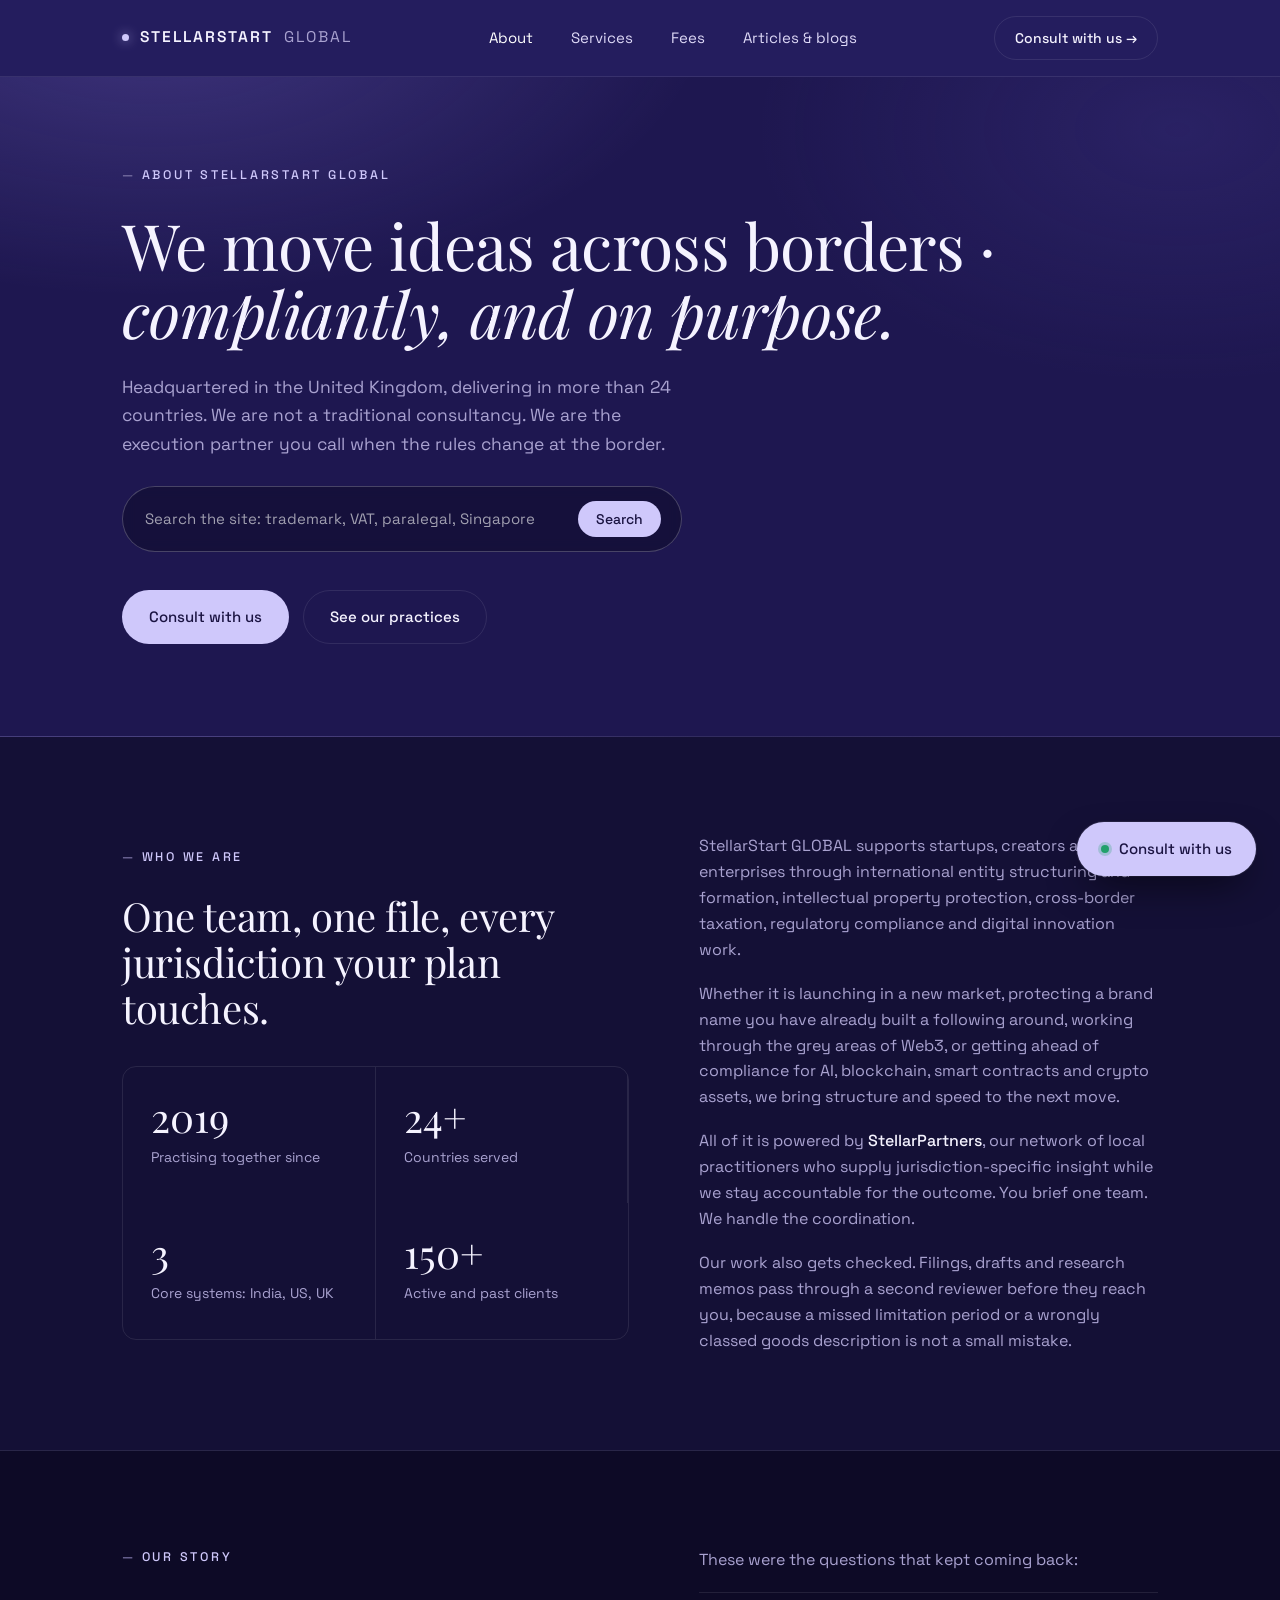
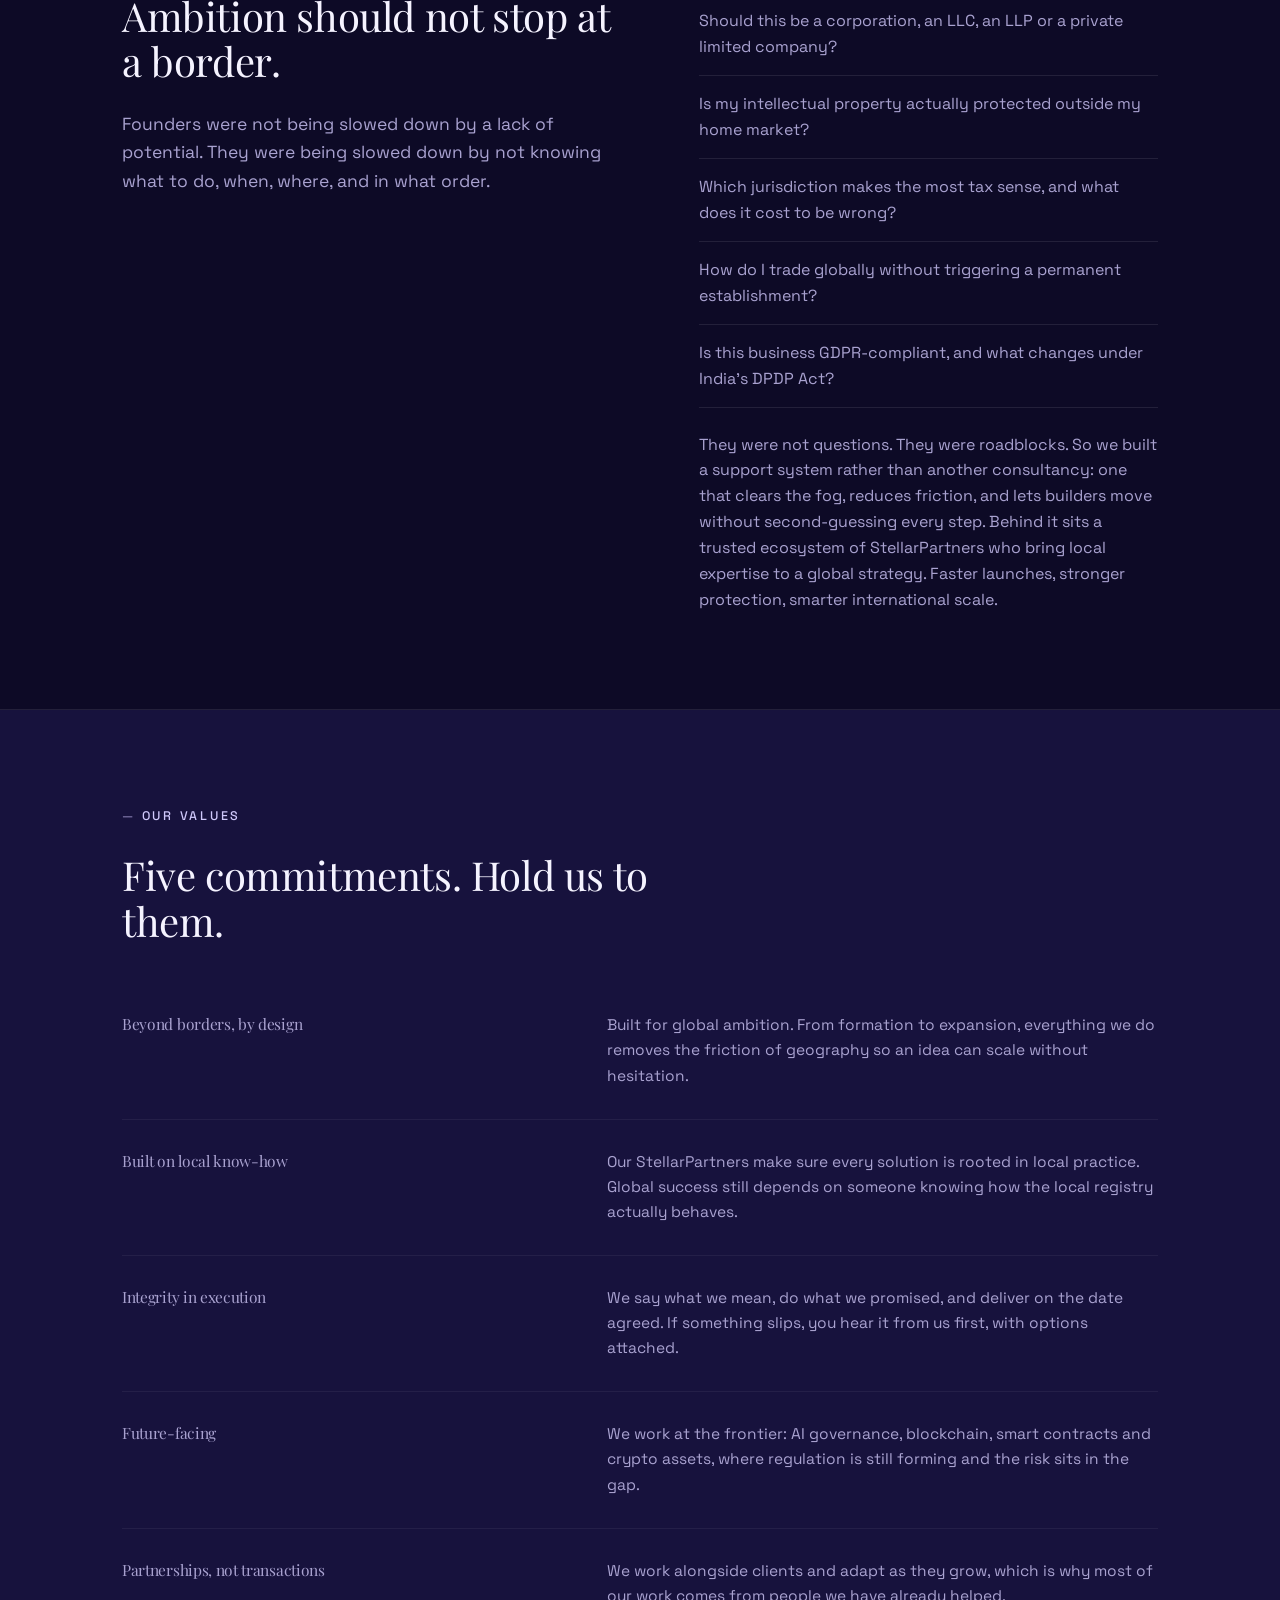
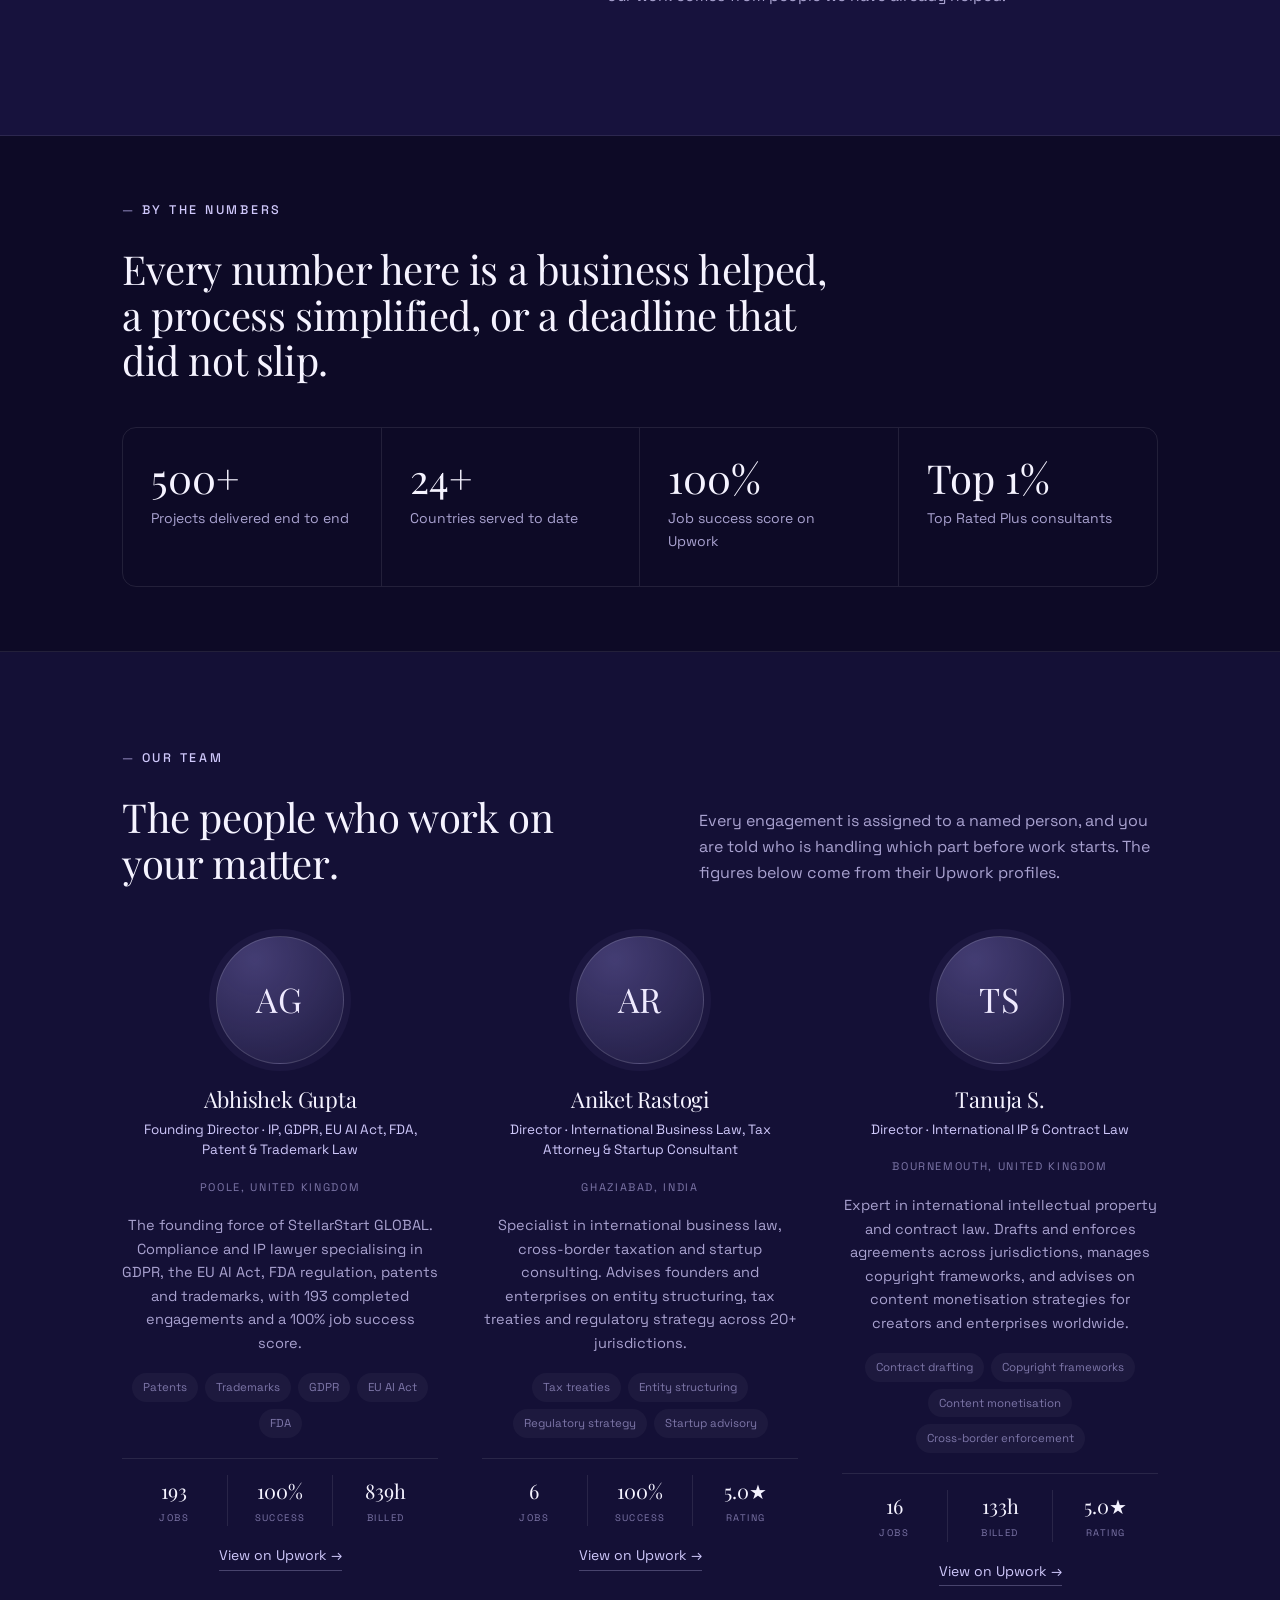
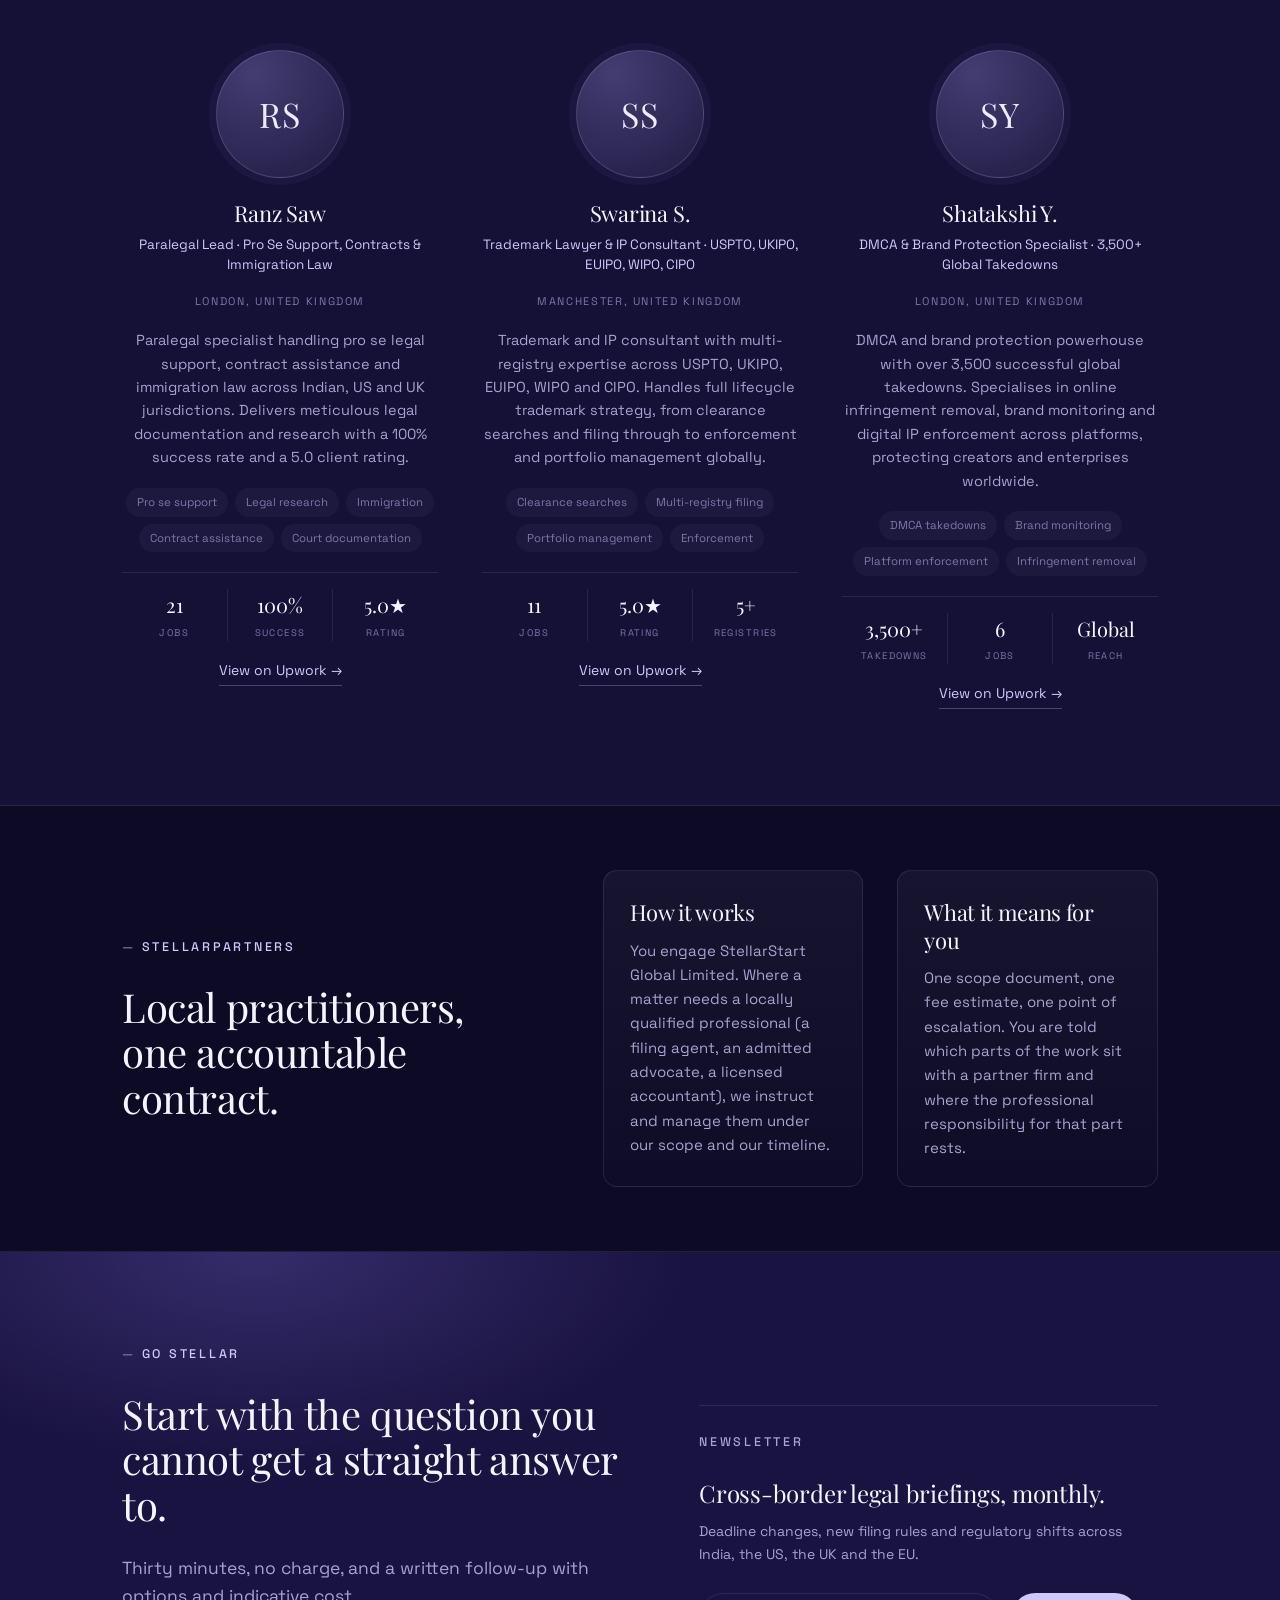
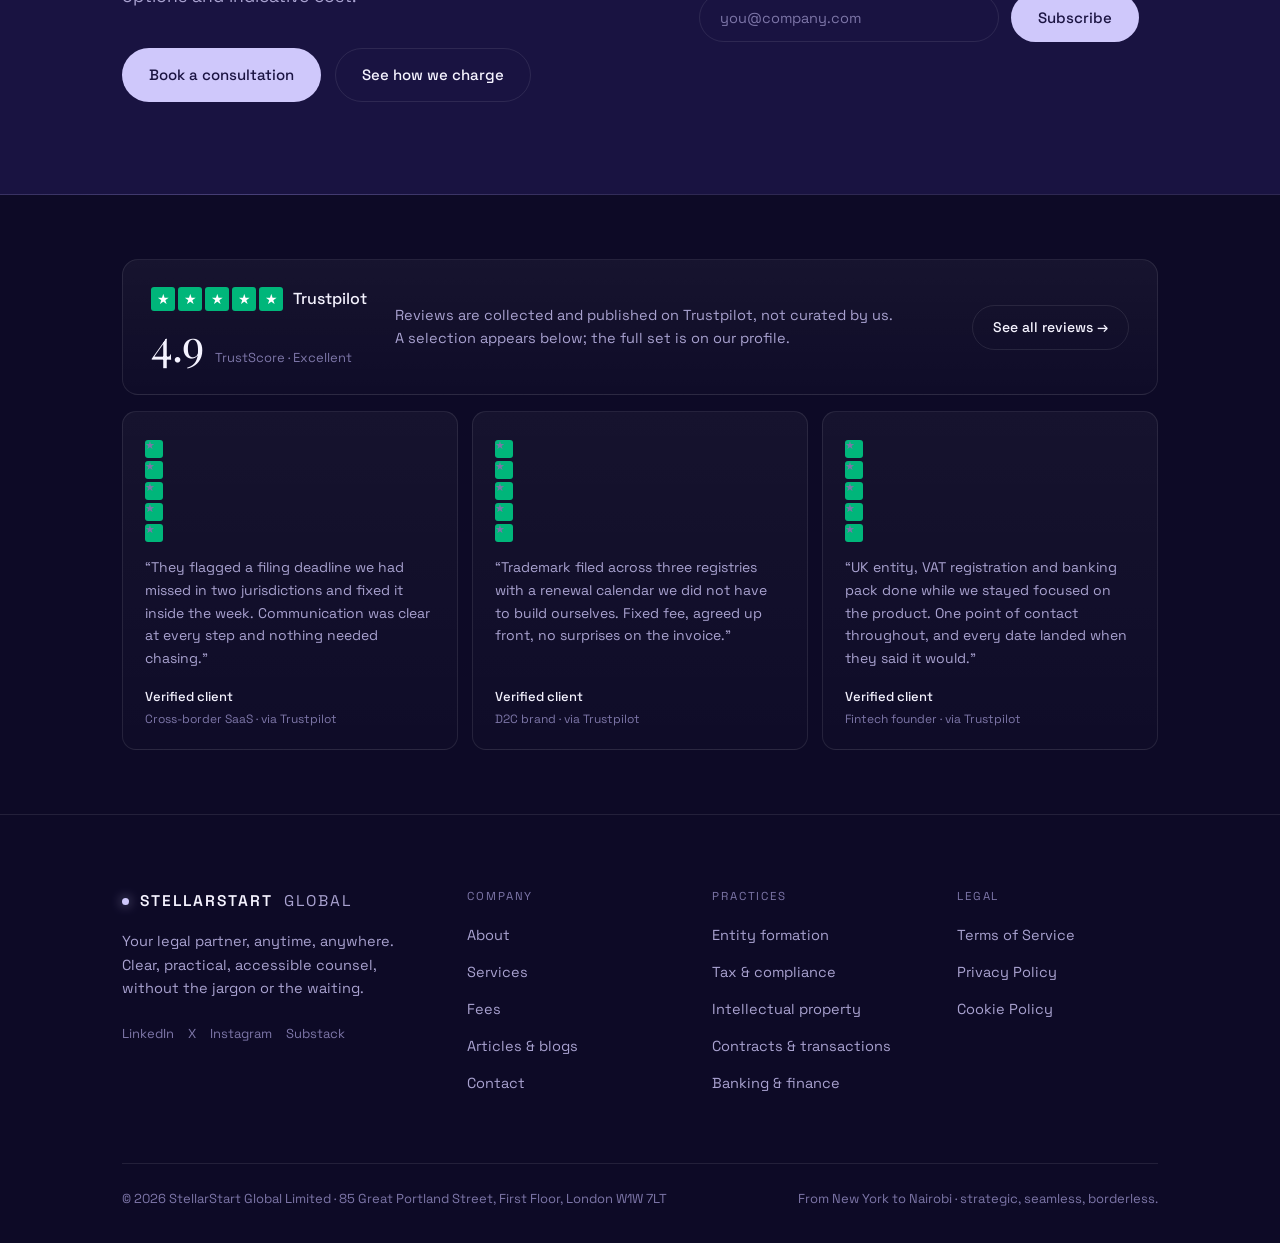
==== about.html @ 302c0da2 "First Commit" ====
<!DOCTYPE html>
<html lang="en">
<head>
<meta charset="utf-8">
<meta name="viewport" content="width=device-width, initial-scale=1">
<title>About · StellarStart GLOBAL</title>
<meta name="description" content="UK-headquartered, serving clients in 24+ countries. StellarStart GLOBAL helps startups, creators and enterprises structure, protect and scale across borders.">
<link rel="preconnect" href="https://fonts.googleapis.com">
<link rel="preconnect" href="https://fonts.gstatic.com" crossorigin>
<link href="https://fonts.googleapis.com/css2?family=Playfair+Display:ital,wght@0,400;0,500;1,400&amp;family=Space+Grotesk:wght@400;500;600&amp;display=swap" rel="stylesheet">
<style>
/* ==========================================================================
   StellarStart GLOBAL — design system
   Palette, type and layout primitives extracted from the approved homepage
   layout. Every page loads this one file.
   ========================================================================== */

:root{
  /* Surfaces (dark indigo stack, lightest at the top of the page) */
  --nav:        #241d5e;
  --hero:       #1e1750;
  --hero-2:     #191341;
  --panel:      #141036;
  --panel-2:    #17123d;
  --deep:       #0d0a26;

  /* Ink */
  --text:       #f5f3ff;
  --muted:      #a9a2d0;
  --muted-dim:  #7d76a8;

  /* Accent */
  --accent:     #cfc8fb;
  --accent-2:   #a99cf5;
  --accent-ink: #1b1442;

  /* Lines & fills */
  --line:       rgba(255,255,255,.09);
  --line-soft:  rgba(255,255,255,.055);
  --fill:       rgba(255,255,255,.035);
  --fill-2:     rgba(255,255,255,.06);

  /* Type */
  --serif: "Playfair Display", "Iowan Old Style", Georgia, "Times New Roman", serif;
  --sans: "Space Grotesk", -apple-system, BlinkMacSystemFont, "Segoe UI", Helvetica, Arial, sans-serif;
  --mono: "IBM Plex Mono", ui-monospace, SFMono-Regular, Menlo, Consolas, monospace;

  /* Metrics */
  --gutter: 52px;
  --max: 1140px;
  --radius: 4px;
}

*,*::before,*::after{ box-sizing:border-box; }

html{ scroll-behavior:smooth; }

body{
  margin:0;
  background:var(--deep);
  color:var(--text);
  font-family:var(--sans);
  font-size:16px;
  line-height:1.62;
  -webkit-font-smoothing:antialiased;
  text-rendering:optimizeLegibility;
}

img,svg,video{ max-width:100%; display:block; }
a{ color:inherit; text-decoration:none; }

/* --------------------------------------------------------------- layout -- */
.wrap{ max-width:var(--max); margin:0 auto; padding:0 var(--gutter); }
.band{ border-bottom:1px solid var(--line); }
.band--hero{ background:var(--hero); }
.band--panel{ background:var(--panel); }
.band--panel2{ background:var(--panel-2); }
.band--deep{ background:var(--deep); }
.pad{ padding:96px 0; }
.pad-sm{ padding:64px 0; }
.pad-lg{ padding:130px 0; }

.grid{ display:grid; gap:34px; }
.g2{ grid-template-columns:repeat(2,1fr); }
.g3{ grid-template-columns:repeat(3,1fr); }
.g4{ grid-template-columns:repeat(4,1fr); }
.split{ display:grid; grid-template-columns:1.05fr .95fr; gap:70px; align-items:center; }
.split--wide{ grid-template-columns:.85fr 1.15fr; }

/* ----------------------------------------------------------------- type -- */
.eyebrow{
  font-size:12.5px;
  letter-spacing:.22em;
  text-transform:uppercase;
  color:var(--accent);
  margin:0 0 26px;
  font-weight:500;
}
.eyebrow::before{ content:"\2014\00a0"; color:var(--muted-dim); }
.eyebrow--plain::before{ content:none; }
.eyebrow--muted{ color:var(--muted); }

h1,h2,h3,h4{ font-family:var(--serif); font-weight:400; letter-spacing:-.01em; margin:0; }
h1{ font-size:clamp(38px,5.2vw,64px); line-height:1.06; }
h2{ font-size:clamp(28px,3.4vw,40px); line-height:1.14; }
h3{ font-size:22px; line-height:1.25; }
h4{ font-size:18px; line-height:1.3; }
em{ font-style:italic; }

.lede{ font-size:17.5px; color:var(--muted); max-width:52ch; margin:26px 0 0; }
.lede--tight{ max-width:44ch; }
p{ margin:0 0 18px; }
p:last-child{ margin-bottom:0; }
.body-copy{ color:var(--muted); }
.body-copy strong{ color:var(--text); font-weight:500; }
.small{ font-size:14px; }
.dim{ color:var(--muted-dim); }
.accent{ color:var(--accent); }

.rule{ height:1px; background:var(--line); border:0; margin:0; }

/* --------------------------------------------------------------- buttons -- */
.btn{
  display:inline-flex; align-items:center; gap:9px;
  font-family:var(--sans); font-size:15px; font-weight:500;
  padding:14px 26px; border-radius:100px;
  border:1px solid transparent; cursor:pointer;
  transition:background .18s ease, border-color .18s ease, color .18s ease, transform .18s ease;
}
.btn:hover{ transform:translateY(-1px); }
.btn--solid{ background:var(--accent); color:var(--accent-ink); }
.btn--solid:hover{ background:#e3defd; }
.btn--ghost{ border-color:var(--line); color:var(--text); }
.btn--ghost:hover{ border-color:rgba(255,255,255,.3); background:var(--fill); }
.btn--sm{ padding:10px 20px; font-size:14px; }
.btn-row{ display:flex; flex-wrap:wrap; gap:14px; margin-top:38px; }

.txtlink{
  display:inline-flex; align-items:center; gap:8px;
  font-size:14px; color:var(--accent);
  border-bottom:1px solid rgba(207,200,251,.28);
  padding-bottom:3px;
  transition:border-color .18s ease;
}
.txtlink:hover{ border-color:var(--accent); }

/* ------------------------------------------------------------------ nav -- */
.nav{
  background:var(--nav);
  border-bottom:1px solid var(--line);
  position:sticky; top:0; z-index:60;
}
.nav__in{
  max-width:var(--max); margin:0 auto;
  padding:0 var(--gutter);
  height:76px;
  display:flex; align-items:center; justify-content:space-between;
}
.logo{ display:flex; align-items:center; gap:11px; font-size:15.5px; letter-spacing:.13em; }
.logo b{ font-weight:600; text-transform:uppercase; }
.logo span{ color:var(--muted); text-transform:uppercase; font-weight:400; }
.logo::before{
  content:""; width:7px; height:7px; border-radius:50%;
  background:var(--accent); box-shadow:0 0 12px rgba(207,200,251,.7);
}
.nav__links{ display:flex; align-items:center; gap:38px; }
.nav__links a{ font-size:15px; color:#ded9f7; transition:color .18s ease; }
.nav__links a:hover,.nav__links a[aria-current="page"]{ color:#fff; }
.nav__toggle{
  display:none; background:none; border:1px solid var(--line);
  border-radius:4px; color:var(--text); padding:7px 11px; cursor:pointer;
}

/* ----------------------------------------------------------------- hero -- */
.hero{
  background:
    radial-gradient(900px 480px at 12% -12%, rgba(140,124,235,.30), transparent 62%),
    radial-gradient(700px 420px at 92% 8%, rgba(88,74,178,.20), transparent 60%),
    var(--hero);
  border-bottom:1px solid var(--line);
  padding:104px 0 112px;
}
.hero--page{ padding:88px 0 92px; }
.hero h1{ max-width:19ch; }
.hero--page h1{ max-width:26ch; }

/* --------------------------------------------------------------- presence -- */
.presence{ background:var(--hero-2); border-bottom:1px solid var(--line); padding:40px 0 8px; }
.presence__head{
  display:flex; align-items:baseline; justify-content:space-between;
  gap:20px; flex-wrap:wrap; margin-bottom:14px;
}
.presence__head .eyebrow{ margin:0; }
.presence__note{ font-size:13.5px; color:var(--muted-dim); }
.presence__note b{ color:var(--text); font-weight:500; }
.map{ position:relative; }
.map svg{ width:100%; height:auto; overflow:visible; }
.map__dot{ fill:rgba(255,255,255,.13); }
.map__pin{ fill:#fff; }
.map__pin-ring{ fill:none; stroke:rgba(255,255,255,.35); }
.map__arc{ fill:none; stroke:rgba(207,200,251,.17); stroke-width:.55; }
.map__arc--minor{ stroke:rgba(255,255,255,.07); stroke-width:.45; }
.map__pin--minor{ fill:rgba(255,255,255,.5); }
/* travelling pulse, positioned frame by frame in stellar.js */
.map__comet{ pointer-events:none; }
.map__halo{ fill:url(#ssGlow); }
.map__core{ fill:#fff; }
.map__tail{ fill:#cfc8fb; }
.map__ping{
  fill:none; stroke:rgba(207,200,251,.75); stroke-width:.7;
  transform-box:fill-box; transform-origin:center;
  animation:map-ping 4.2s ease-out infinite;
}
@keyframes map-ping{
  0%{ r:3; opacity:.7; }
  60%{ r:12; opacity:0; }
  100%{ r:12; opacity:0; }
}
@media (prefers-reduced-motion:reduce){
  .map__ping{ animation:none; opacity:0; }
  .map__comet{ display:none; }
}

/* continuous flow along the corridors */
.map__flow{
  fill:none; stroke:var(--accent); stroke-width:.5;
  stroke-dasharray:.7 2.3; stroke-linecap:butt;
  animation:map-flow 3.2s linear infinite;
}
@keyframes map-flow{ to{ stroke-dashoffset:-3; } }
.map__flow--faint{ stroke:rgba(207,200,251,.28); stroke-width:.4; animation-duration:4.6s; }

/* hero with a video plate behind it */
.hero--video{ position:relative; overflow:hidden; isolation:isolate; }
.hero__vid{
  position:absolute; inset:0; width:100%; height:100%;
  object-fit:cover; z-index:-2; opacity:.42;
}
.hero__scrim{
  position:absolute; inset:0; z-index:-1;
  background:
    linear-gradient(90deg, rgba(30,23,80,.94) 0%, rgba(30,23,80,.72) 45%, rgba(30,23,80,.42) 100%),
    linear-gradient(180deg, rgba(36,29,94,.85) 0%, rgba(30,23,80,.35) 40%, rgba(13,10,38,.9) 100%);
}
@media (max-width:700px){
  .hero__vid{ opacity:.3; }
  .hero__scrim{ background:linear-gradient(180deg, rgba(36,29,94,.9), rgba(13,10,38,.94)); }
}
@media (prefers-reduced-motion:reduce){
  .map__flow{ animation:none; }
  .hero__vid{ display:none; }
}
.map__label{
  font-family:var(--sans); font-size:8.4px; font-weight:600;
  fill:#fff; letter-spacing:.04em;
}
.map__tip{
  position:absolute; pointer-events:none; opacity:0;
  transform:translate(-50%,-130%);
  background:var(--deep); border:1px solid var(--line);
  padding:9px 13px; border-radius:4px; min-width:150px;
  transition:opacity .15s ease;
}
.map__tip.on{ opacity:1; }
.map__tip b{ display:block; font-size:13px; }
.map__tip span{ font-size:11.5px; color:var(--muted); }

/* ---------------------------------------------------------------- stats -- */
.stats{
  display:grid; grid-template-columns:repeat(4,1fr);
  background:var(--deep);
}
.stats__cell{
  padding:34px var(--gutter) 38px;
  border-right:1px solid var(--line);
}
.stats__cell:last-child{ border-right:0; }
.stats__n{ font-family:var(--serif); font-size:40px; line-height:1; }
.stats__k{ font-size:14px; color:var(--muted); margin-top:9px; }
.stats--boxed{ border:1px solid var(--line); background:transparent; }
.stats--boxed .stats__cell{ padding:30px 28px 34px; }

/* ---------------------------------------------------------------- cards -- */
.card{
  border:1px solid var(--line);
  background:var(--fill);
  padding:32px 30px 34px;
  transition:border-color .2s ease, background .2s ease, transform .2s ease;
}
.card:hover{ border-color:rgba(255,255,255,.2); background:var(--fill-2); transform:translateY(-2px); }
.card__no{
  font-family:var(--serif); font-size:14px; color:var(--accent);
  letter-spacing:.08em; margin-bottom:18px;
}
.card h3{ margin-bottom:12px; }
.card p{ color:var(--muted); font-size:15px; }
.card__foot{ margin-top:22px; }

.tag{
  display:inline-block; font-size:11px; letter-spacing:.14em;
  text-transform:uppercase; color:var(--accent);
  border:1px solid rgba(207,200,251,.26);
  border-radius:100px; padding:4px 12px;
}
.tag-row{ display:flex; flex-wrap:wrap; gap:8px; }

/* Feature list with hairline separators */
.hairlist{ border-top:1px solid var(--line); }
.hairlist__row{
  display:grid; grid-template-columns:210px 1fr;
  gap:40px; padding:30px 0;
  border-bottom:1px solid var(--line);
}
.hairlist__row h3{ font-size:20px; }
.hairlist__row p{ color:var(--muted); font-size:15px; }

/* ------------------------------------------------------------- portraits -- */
.person{ border:1px solid var(--line); background:var(--fill); }
.person__img{
  aspect-ratio:4/5; background:
    linear-gradient(160deg, rgba(169,156,245,.22), rgba(255,255,255,.03));
  display:flex; align-items:flex-end; justify-content:center;
  color:var(--muted-dim); font-size:12px; letter-spacing:.14em;
  text-transform:uppercase; padding-bottom:16px;
}
.person__body{ padding:22px 24px 26px; }
.person__body h3{ font-size:19px; }
.person__role{ font-size:13.5px; color:var(--muted); margin-top:10px; }

/* -------------------------------------------------------------- articles -- */
.feature{
  display:grid; grid-template-columns:1.15fr .85fr; gap:56px;
  border:1px solid var(--line); background:var(--fill); padding:44px;
}
.article{
  border-top:1px solid var(--line);
  padding:30px 0;
  display:grid; grid-template-columns:120px 1fr 140px; gap:34px; align-items:start;
}
.article:last-child{ border-bottom:1px solid var(--line); }
.article__date{ font-size:13px; color:var(--muted-dim); padding-top:4px; }
.article h3{ font-size:21px; margin-bottom:10px; }
.article p{ color:var(--muted); font-size:14.5px; margin:0; }
.article__cta{ text-align:right; padding-top:5px; }

/* ---------------------------------------------------------------- filter -- */
.toolbar{
  display:flex; flex-wrap:wrap; gap:12px; align-items:center;
  justify-content:space-between; padding:24px 0 26px;
  border-bottom:1px solid var(--line);
}
.chips{ display:flex; flex-wrap:wrap; gap:8px; }
.chip{
  font-family:var(--sans); font-size:13px; color:var(--muted);
  background:transparent; border:1px solid var(--line);
  border-radius:100px; padding:8px 17px; cursor:pointer;
  transition:all .18s ease;
}
.chip:hover{ color:var(--text); border-color:rgba(255,255,255,.26); }
.chip[aria-pressed="true"]{ background:var(--accent); border-color:var(--accent); color:var(--accent-ink); }
.search{
  display:flex; align-items:center; gap:10px;
  border:1px solid var(--line); border-radius:100px; padding:9px 18px;
  min-width:250px;
}
.search input{
  background:none; border:0; outline:0; color:var(--text);
  font-family:var(--sans); font-size:14px; width:100%;
}
.search input::placeholder{ color:var(--muted-dim); }
.empty{ padding:70px 0; text-align:center; color:var(--muted-dim); }

/* ----------------------------------------------------------------- table -- */
.table{ width:100%; border-collapse:collapse; font-size:15px; }
.table th{
  text-align:left; font-family:var(--sans); font-weight:500;
  font-size:11.5px; letter-spacing:.16em; text-transform:uppercase;
  color:var(--muted-dim); padding:0 18px 14px 0;
  border-bottom:1px solid var(--line);
}
.table td{
  padding:19px 18px 19px 0; border-bottom:1px solid var(--line);
  color:var(--muted); vertical-align:top;
}
.table td:first-child{ color:var(--text); }
.table td b{ color:var(--text); font-weight:500; }

/* ------------------------------------------------------------ legal docs -- */
.doc{ display:grid; grid-template-columns:250px 1fr; gap:70px; align-items:start; }
.toc{ position:sticky; top:110px; border-left:1px solid var(--line); padding-left:22px; }
.toc p{ font-size:11.5px; letter-spacing:.16em; text-transform:uppercase; color:var(--muted-dim); margin-bottom:16px; }
.toc a{ display:block; font-size:14px; color:var(--muted); padding:6px 0; transition:color .16s ease; }
.toc a:hover{ color:var(--accent); }
.doc__body{ max-width:70ch; }
.doc__body h2{ font-size:26px; margin:52px 0 16px; scroll-margin-top:110px; }
.doc__body h2:first-child{ margin-top:0; }
.doc__body h3{ font-size:17px; margin:28px 0 10px; font-family:var(--sans); font-weight:600; }
.doc__body p,.doc__body li{ color:var(--muted); font-size:15.5px; }
.doc__body ul,.doc__body ol{ padding-left:22px; margin:0 0 18px; }
.doc__body li{ margin-bottom:9px; }
.doc__body a{ color:var(--accent); border-bottom:1px solid rgba(207,200,251,.3); }
.notice{
  border:1px solid rgba(207,200,251,.28);
  background:rgba(169,156,245,.07);
  padding:20px 22px; font-size:14.5px; color:var(--muted);
}
.notice b{ color:var(--text); }

/* ------------------------------------------------------------------- CTA -- */
.cta{
  background:
    radial-gradient(700px 340px at 20% 0%, rgba(140,124,235,.24), transparent 62%),
    var(--hero-2);
  border-bottom:1px solid var(--line);
  padding:92px 0;
}
.cta h2{ max-width:22ch; }

.subscribe{ display:flex; gap:12px; margin-top:28px; max-width:440px; }
.subscribe input{
  flex:1; background:transparent; border:1px solid var(--line);
  border-radius:100px; padding:13px 20px; color:var(--text);
  font-family:var(--sans); font-size:14.5px; outline:0;
}
.subscribe input:focus{ border-color:rgba(207,200,251,.5); }
.subscribe input::placeholder{ color:var(--muted-dim); }

/* ---------------------------------------------------------------- footer -- */
.foot{ background:var(--deep); padding:74px 0 34px; }
.foot__top{ display:grid; grid-template-columns:1.5fr 1fr 1fr 1fr; gap:44px; }
.foot h4{ font-family:var(--sans); font-size:11.5px; letter-spacing:.16em; text-transform:uppercase; color:var(--muted-dim); margin-bottom:18px; }
.foot ul{ list-style:none; margin:0; padding:0; }
.foot li{ margin-bottom:11px; }
.foot li a{ font-size:14.5px; color:var(--muted); transition:color .16s ease; }
.foot li a:hover{ color:var(--text); }
.foot__blurb{ font-size:14.5px; color:var(--muted); max-width:36ch; margin-top:16px; }
.foot__social{ display:flex; gap:14px; margin-top:22px; }
.foot__social a{ font-size:13px; color:var(--muted-dim); }
.foot__social a:hover{ color:var(--accent); }
.foot__bar{
  margin-top:56px; padding-top:24px; border-top:1px solid var(--line);
  display:flex; justify-content:space-between; gap:20px; flex-wrap:wrap;
  font-size:13px; color:var(--muted-dim);
}

/* ==========================================================================
   REASONS  —  one grid, one baseline. Numeral column right-aligned so the
   figures and the copy share a single clean gutter.
   ========================================================================== */
.reasons{ max-width:900px; }
.reason{
  display:grid; grid-template-columns:104px minmax(0,1fr);
  gap:0 40px; align-items:start;
  padding:36px 0 38px; border-top:1px solid var(--line-soft);
}
.reason:first-child{ border-top:0; padding-top:0; }
.reason__n{
  font-family:var(--serif); font-size:52px; line-height:1;
  text-align:right; margin-top:-6px;
  color:transparent; -webkit-text-stroke:1px rgba(207,200,251,.34);
  letter-spacing:-.03em; user-select:none;
  transition:-webkit-text-stroke-color .3s ease;
}
.reason:hover .reason__n{ -webkit-text-stroke-color:rgba(207,200,251,.7); }
.reason__mark{ display:none; }
.reason h3{ font-size:27px; line-height:1.2; letter-spacing:-.015em; }
.reason__pull{
  font-family:var(--serif); font-style:italic; font-size:18px;
  color:var(--accent); opacity:.8; margin:8px 0 14px;
}
.reason p{ color:var(--muted); font-size:16px; max-width:62ch; }

/* ==========================================================================
   DOSSIER  —  practices. Rounded, level, quiet colour.
   ========================================================================== */
.dossier{
  display:grid; grid-template-columns:290px 1fr;
  border:1px solid var(--line); border-radius:16px; overflow:hidden;
  background:linear-gradient(180deg, rgba(255,255,255,.04), rgba(255,255,255,.015));
  box-shadow:0 24px 60px -40px rgba(0,0,0,.85);
}
.dossier__tabs{ border-right:1px solid var(--line); padding:10px; background:rgba(0,0,0,.14); }
.tab{
  position:relative; display:block; width:100%; text-align:left; cursor:pointer;
  background:none; border:0; border-radius:11px;
  padding:15px 18px; margin-bottom:2px; color:var(--muted);
  font-family:var(--sans); font-size:15px; font-weight:500; line-height:1.35;
  letter-spacing:-.01em;
  transition:background .2s ease, color .2s ease;
}
.tab .code{
  display:block; font-family:var(--sans); font-size:10.5px; font-weight:600;
  letter-spacing:.2em; color:var(--muted-dim); margin-bottom:5px;
}
.tab:hover{ color:var(--text); background:rgba(255,255,255,.05); }
.tab[aria-selected="true"]{ background:rgba(169,156,245,.16); color:#fff; }
.tab[aria-selected="true"] .code{ color:var(--accent); }
.dossier__panel{ padding:38px 40px 40px; }
.dossier__panel[hidden]{ display:none; }
.dossier__top{
  display:flex; align-items:center; justify-content:space-between; gap:24px;
  margin-bottom:18px;
}
.dossier__panel h3{ font-size:28px; max-width:20ch; letter-spacing:-.015em; }
.stamp{
  flex:none; border-radius:100px;
  background:rgba(169,156,245,.14); border:1px solid rgba(207,200,251,.28);
  color:var(--accent); font-family:var(--sans); font-size:10.5px; font-weight:600;
  letter-spacing:.16em; padding:7px 15px; white-space:nowrap;
}
.dossier__panel p{ color:var(--muted); font-size:15.5px; max-width:66ch; }
.meta{
  display:grid; grid-template-columns:repeat(3,1fr); gap:26px;
  border-top:1px solid var(--line); border-bottom:1px solid var(--line);
  padding:22px 0; margin:26px 0 24px;
}
.meta dt{
  font-family:var(--sans); font-size:10.5px; font-weight:600; letter-spacing:.17em;
  text-transform:uppercase; color:var(--muted-dim); margin-bottom:8px;
}
.meta dd{ margin:0; font-size:14.5px; color:var(--text); line-height:1.5; }
.subs{ display:flex; flex-wrap:wrap; gap:8px; margin:0 0 28px; padding:0; list-style:none; }
.subs li{
  font-size:12.5px; color:var(--muted);
  background:rgba(255,255,255,.045); border:1px solid rgba(255,255,255,.07);
  border-radius:100px; padding:7px 14px;
}

/* ==========================================================================
   CREW  —  circular portrait, the person underneath it
   ========================================================================== */
.crew{ display:grid; grid-template-columns:repeat(3,1fr); gap:64px 44px; }
.crew__p{ text-align:center; }
.crew__dp{
  width:128px; height:128px; margin:0 auto 22px;
  border-radius:50%; display:grid; place-items:center; overflow:hidden;
  background:radial-gradient(120% 120% at 30% 18%, rgba(169,156,245,.32), rgba(255,255,255,.03));
  border:1px solid rgba(255,255,255,.14);
  box-shadow:0 0 0 7px rgba(169,156,245,.05);
  transition:box-shadow .3s ease, border-color .3s ease, transform .3s ease;
}
.crew__p:hover .crew__dp{
  box-shadow:0 0 0 11px rgba(169,156,245,.1);
  border-color:rgba(207,200,251,.4); transform:translateY(-3px);
}
.crew__dp img{ width:100%; height:100%; object-fit:cover; }
.crew__dp span{ font-family:var(--serif); font-size:34px; color:#efeaff; letter-spacing:.03em; }
.crew__name{ font-family:var(--serif); font-size:22px; line-height:1.2; }
.crew__role{ color:var(--accent); font-size:13.5px; margin-top:8px; line-height:1.5; }
.crew__where{
  font-size:11px; letter-spacing:.15em; text-transform:uppercase;
  color:var(--muted-dim); margin-top:9px;
}
.crew__bio{ color:var(--muted); font-size:14.5px; margin-top:16px; }
.crew__subs{
  margin:14px 0 0; padding:0; list-style:none;
  display:flex; flex-wrap:wrap; justify-content:center; gap:7px;
}
.crew__subs li{
  font-size:11.5px; color:var(--muted-dim);
  background:rgba(255,255,255,.04); border-radius:100px; padding:5px 11px;
}
.crew__stats{
  display:flex; justify-content:center; margin-top:20px;
  border-top:1px solid var(--line); padding-top:16px;
}
.crew__stat{ flex:1; }
.crew__stat + .crew__stat{ border-left:1px solid var(--line); }
.crew__stat b{ display:block; font-family:var(--serif); font-size:20px; font-weight:400; }
.crew__stat span{
  display:block; font-size:9.5px; letter-spacing:.15em; text-transform:uppercase;
  color:var(--muted-dim); margin-top:4px;
}
.crew__p .txtlink{ margin-top:18px; }

/* ------------------------------------------------------------ responsive -- */
@media (max-width:1000px){
  :root{ --gutter:32px; }
  .split,.split--wide,.g3,.g4,.feature,.doc{ grid-template-columns:1fr; gap:36px; }
  .stats{ grid-template-columns:repeat(2,1fr); }
  .stats__cell{ border-bottom:1px solid var(--line); }
  .stats__cell:nth-child(2n){ border-right:0; }
  .foot__top{ grid-template-columns:1fr 1fr; }
  .toc{ position:static; }
  .hairlist__row{ grid-template-columns:1fr; gap:12px; }
  .article{ grid-template-columns:1fr; gap:12px; }
  .article__cta{ text-align:left; }

  .reason{ grid-template-columns:72px minmax(0,1fr); gap:0 24px; }
  .reason__n{ font-size:42px; }
  .dossier{ grid-template-columns:1fr; }
  .dossier__tabs{
    border-right:0; border-bottom:1px solid var(--line);
    display:flex; overflow-x:auto; scrollbar-width:none;
  }
  .dossier__tabs::-webkit-scrollbar{ display:none; }
  .tab{ border-bottom:0; border-right:1px solid var(--line-soft); white-space:nowrap; min-width:180px; }
  .tab[aria-selected="true"]::before{ left:0; right:0; top:auto; bottom:0; width:auto; height:2px; }
  .dossier__panel{ padding:30px 26px 34px; }
  .meta{ grid-template-columns:1fr; gap:16px; }

  .crew{ grid-template-columns:repeat(2,1fr); gap:48px 32px; }
}
@media (max-width:700px){
  .reason{ grid-template-columns:1fr; gap:10px; }
  .reason__n{ text-align:left; font-size:40px; margin-top:0; }
  .reason h3{ font-size:23px; }
  .crew{ grid-template-columns:1fr; gap:52px; }
}
@media (max-width:700px){
  :root{ --gutter:22px; }
  .nav__links{
    display:none; position:absolute; top:76px; left:0; right:0;
    background:var(--nav); border-bottom:1px solid var(--line);
    flex-direction:column; align-items:flex-start; gap:0; padding:10px 22px 22px;
  }
  .nav__links.open{ display:flex; }
  .nav__links a{ padding:12px 0; width:100%; border-bottom:1px solid var(--line-soft); }
  .nav__toggle{ display:block; }
  .g2{ grid-template-columns:1fr; }
  .pad,.pad-lg{ padding:66px 0; }
  .hero{ padding:70px 0 76px; }
  .feature{ padding:28px; }
  .stats{ grid-template-columns:1fr; }
  .stats__cell{ border-right:0; }
  .foot__top{ grid-template-columns:1fr; }
}

/* ==========================================================================
   PROOF  —  replaces the old reasons list. Evidence, not adjectives.
   ========================================================================== */
.proof__head{
  display:grid; grid-template-columns:1.05fr .95fr; gap:60px;
  align-items:end; margin-bottom:56px;
}
.proof__head h2{ max-width:14ch; }
.proof__note{ margin:0; color:var(--muted); font-size:15px; max-width:46ch; }

.proof__grid{ display:grid; grid-template-columns:repeat(3,1fr); gap:16px; }
.proof__tile{
  border:1px solid var(--line); border-radius:14px;
  background:linear-gradient(180deg, rgba(255,255,255,.045), rgba(255,255,255,.012));
  padding:30px 28px 26px;
  transition:border-color .3s ease, transform .3s ease, background .3s ease;
}
.proof__tile:hover{
  border-color:rgba(207,200,251,.34); transform:translateY(-3px);
  background:linear-gradient(180deg, rgba(169,156,245,.12), rgba(255,255,255,.02));
}
.proof__n{
  display:block; font-family:var(--serif); font-weight:400;
  font-size:clamp(38px,4.4vw,52px); line-height:1; letter-spacing:-.02em;
  font-variant-numeric:tabular-nums;
}
.proof__tile span{
  display:block; margin-top:12px; font-size:13px;
  letter-spacing:.02em; color:var(--muted);
}

.proof__lines{
  display:grid; grid-template-columns:repeat(3,1fr); gap:36px;
  margin-top:52px; padding-top:34px; border-top:1px solid var(--line);
}
.proof__lines p{
  margin:0; font-family:var(--serif); font-size:21px; line-height:1.3;
  color:var(--text); max-width:20ch;
}

/* scroll reveal */
[data-reveal]{ opacity:0; transform:translateY(18px); }
[data-reveal].in{
  opacity:1; transform:none;
  transition:opacity .7s cubic-bezier(.2,.7,.3,1), transform .7s cubic-bezier(.2,.7,.3,1);
}
@media (prefers-reduced-motion:reduce){
  [data-reveal]{ opacity:1; transform:none; }
}
@media (max-width:1000px){
  .proof__head{ grid-template-columns:1fr; gap:24px; align-items:start; }
  .proof__grid{ grid-template-columns:repeat(2,1fr); }
  .proof__lines{ grid-template-columns:1fr; gap:20px; }
}
@media (max-width:700px){
  .proof__grid{ grid-template-columns:1fr 1fr; gap:12px; }
  .proof__tile{ padding:22px 20px 20px; }
}

/* ==========================================================================
   V2 BASELINE  —  applied site-wide: rounded, level, soft, no numerals
   ========================================================================== */
.card{
  border:1px solid var(--line); border-radius:14px;
  background:linear-gradient(180deg, rgba(255,255,255,.045), rgba(255,255,255,.012));
  padding:28px 26px 26px;
  transition:border-color .3s ease, transform .3s ease, background .3s ease;
}
.card:hover{
  border-color:rgba(207,200,251,.32); transform:translateY(-3px);
  background:linear-gradient(180deg, rgba(169,156,245,.11), rgba(255,255,255,.02));
}
.card h3{ margin-bottom:12px; letter-spacing:-.015em; }
.card p{ color:var(--muted); font-size:15px; }
.card__no{ display:none; }

.tag{
  display:inline-block; font-size:11.5px; letter-spacing:.09em;
  text-transform:uppercase; color:var(--accent);
  background:rgba(169,156,245,.13); border:1px solid rgba(207,200,251,.24);
  border-radius:100px; padding:5px 13px;
}
.chip{ border-radius:100px; }
.search{ border-radius:100px; }
.notice{ border-radius:12px; }
.stats--boxed{ border-radius:14px; overflow:hidden; }
.feature{ border-radius:16px; }
.person{ border-radius:14px; overflow:hidden; }

/* hairline list used on About and elsewhere: no numerals, tighter copy */
.hairlist__row{ grid-template-columns:270px 1fr; }
.hairlist__row .card__no{ display:none; }

/* ==========================================================================
   SERVICES PAGE
   ========================================================================== */
.packs{ display:grid; grid-template-columns:repeat(3,1fr); gap:16px; }
.pack{
  border:1px solid var(--line); border-radius:14px;
  background:linear-gradient(180deg, rgba(255,255,255,.045), rgba(255,255,255,.012));
  padding:26px 24px 24px; display:flex; flex-direction:column;
  transition:border-color .3s ease, transform .3s ease, background .3s ease;
}
.pack:hover{
  border-color:rgba(207,200,251,.32); transform:translateY(-3px);
  background:linear-gradient(180deg, rgba(169,156,245,.11), rgba(255,255,255,.02));
}
.pack h3{ font-size:20px; letter-spacing:-.015em; }
.pack p{ color:var(--muted); font-size:14.5px; margin:12px 0 0; flex:1; }
.pack__meta{
  margin-top:18px; font-size:12px; letter-spacing:.05em; color:var(--accent);
  background:rgba(169,156,245,.13); border:1px solid rgba(207,200,251,.24);
  border-radius:100px; padding:6px 13px; align-self:flex-start;
}

.filters{
  display:grid; grid-template-columns:1.3fr 1fr 1fr 1fr auto;
  gap:12px; align-items:center;
  padding:18px; border:1px solid var(--line); border-radius:14px;
  background:rgba(0,0,0,.16);
}
.filters input,.filters select{
  width:100%; background:rgba(255,255,255,.04); border:1px solid var(--line);
  border-radius:100px; padding:11px 17px; color:var(--text);
  font-family:var(--sans); font-size:14px; outline:0; appearance:none;
}
.filters select option{ background:#141036; color:var(--text); }
.filters input:focus,.filters select:focus{ border-color:rgba(207,200,251,.5); }
.filters button{
  background:none; border:1px solid var(--line); border-radius:100px;
  color:var(--muted); font-family:var(--sans); font-size:13.5px;
  padding:11px 20px; cursor:pointer; transition:all .2s ease; white-space:nowrap;
}
.filters button:hover{ color:var(--text); border-color:rgba(255,255,255,.3); }
.resultline{ font-size:13.5px; color:var(--muted-dim); padding:20px 0 8px; }
.resultline b{ color:var(--accent); }

.area{ border-bottom:1px solid var(--line); }
.area:first-of-type{ border-top:1px solid var(--line); }
.area__hd{
  width:100%; background:none; border:0; cursor:pointer; text-align:left;
  display:grid; grid-template-columns:1fr auto auto; gap:26px; align-items:center;
  padding:26px 4px; color:inherit; font-family:inherit;
  transition:padding-left .25s ease;
}
.area__hd:hover{ padding-left:12px; }
.area__t{ font-family:var(--serif); font-size:24px; letter-spacing:-.015em; }
.area__s{ display:block; font-family:var(--sans); font-size:14px; color:var(--muted); margin-top:7px; }
.area__c{ font-size:13px; color:var(--muted-dim); white-space:nowrap; }
.area__c b{ color:var(--accent); font-weight:500; }
.area__k{
  width:30px; height:30px; border-radius:50%; border:1px solid var(--line);
  display:grid; place-items:center; color:var(--muted); font-size:17px; line-height:1;
  transition:transform .3s ease, border-color .3s ease, color .3s ease;
}
.area__hd[aria-expanded="true"] .area__k{ transform:rotate(45deg); border-color:rgba(207,200,251,.45); color:var(--accent); }
.area__bd{ display:grid; grid-template-columns:1fr 1fr; gap:14px; padding:6px 0 34px; }
.area__bd[hidden]{ display:none; }

.svc{
  border:1px solid var(--line); border-radius:14px;
  background:linear-gradient(180deg, rgba(255,255,255,.04), rgba(255,255,255,.01));
  padding:24px 24px 22px;
  transition:border-color .3s ease, background .3s ease;
}
.svc:hover{ border-color:rgba(207,200,251,.3); background:linear-gradient(180deg, rgba(169,156,245,.1), rgba(255,255,255,.02)); }
.svc h4{ font-family:var(--serif); font-size:19px; line-height:1.25; letter-spacing:-.01em; }
.svc__brief{ color:var(--muted); font-size:14.5px; margin:12px 0 0; }
.svc__eg{ color:var(--muted-dim); font-size:13px; margin:12px 0 0; }
.svc__meta{ display:flex; flex-wrap:wrap; gap:7px; margin:16px 0 0; }
.svc__fee{
  font-size:11.5px; letter-spacing:.08em; color:var(--accent);
  background:rgba(169,156,245,.14); border:1px solid rgba(207,200,251,.24);
  border-radius:100px; padding:5px 12px;
}
.svc__jur{
  font-size:11.5px; color:var(--muted-dim);
  background:rgba(255,255,255,.04); border:1px solid rgba(255,255,255,.07);
  border-radius:100px; padding:5px 12px;
}

.sectors{ display:grid; grid-template-columns:repeat(3,1fr); gap:14px; }
.sector{
  border:1px solid var(--line); border-radius:14px; padding:22px 22px 20px;
  background:linear-gradient(180deg, rgba(255,255,255,.04), rgba(255,255,255,.01));
  cursor:pointer; text-align:left; font-family:inherit; color:inherit;
  transition:border-color .3s ease, transform .3s ease, background .3s ease;
}
.sector:hover{
  border-color:rgba(207,200,251,.32); transform:translateY(-3px);
  background:linear-gradient(180deg, rgba(169,156,245,.11), rgba(255,255,255,.02));
}
.sector b{ display:block; font-family:var(--serif); font-size:18px; font-weight:400; letter-spacing:-.01em; }
.sector span{ display:block; font-size:13.5px; color:var(--muted); margin-top:9px; }
.sector i{ display:block; font-style:normal; font-size:12.5px; color:var(--accent); margin-top:14px; }

.views{
  display:flex; gap:6px; margin-bottom:22px;
  border-bottom:1px solid var(--line);
}
.view{
  background:none; border:0; border-bottom:2px solid transparent;
  color:var(--muted); font-family:var(--sans); font-size:15px; font-weight:500;
  padding:12px 18px; margin-bottom:-1px; cursor:pointer;
  transition:color .2s ease, border-color .2s ease;
}
.view:hover{ color:var(--text); }
.view[aria-selected="true"]{ color:var(--text); border-bottom-color:var(--accent); }

.regions{ display:grid; gap:44px; }
.region h3{
  display:flex; align-items:baseline; justify-content:space-between; gap:20px;
  font-family:var(--sans); font-size:13px; font-weight:600;
  letter-spacing:.2em; text-transform:uppercase; color:var(--text);
  padding-bottom:16px; border-bottom:1px solid var(--line); margin-bottom:22px;
}
.region h3 span{
  font-size:13px; font-weight:400; letter-spacing:0; text-transform:none;
  color:var(--muted-dim);
}
.jurs{ display:grid; grid-template-columns:repeat(3,1fr); gap:14px; }
.jur{
  border:1px solid var(--line); border-radius:14px; padding:20px 22px;
  background:linear-gradient(180deg, rgba(255,255,255,.04), rgba(255,255,255,.01));
  color:var(--text); font-family:var(--sans); text-align:left; cursor:pointer; width:100%;
  transition:border-color .3s ease, transform .3s ease, background .3s ease;
}
.jur:hover{
  border-color:rgba(207,200,251,.3); transform:translateY(-3px);
  background:linear-gradient(180deg, rgba(169,156,245,.1), rgba(255,255,255,.02));
}
.jur b{ display:block; font-family:var(--serif); font-size:19px; font-weight:400; letter-spacing:-.01em; }
.jur span{ display:block; font-size:13.5px; color:var(--muted); margin-top:8px; }

@media (max-width:1000px){
  .packs,.sectors{ grid-template-columns:repeat(2,1fr); }
  .filters{ grid-template-columns:1fr 1fr; }
  .area__bd{ grid-template-columns:1fr; }
  .jurs{ grid-template-columns:repeat(2,1fr); }
  .area__hd{ grid-template-columns:1fr auto; gap:16px; }
  .area__c{ grid-column:1; }
}
@media (max-width:700px){
  .packs,.sectors,.filters,.jurs{ grid-template-columns:1fr; }
  .views{ overflow-x:auto; }
  .view{ white-space:nowrap; }
  .area__t{ font-size:20px; }
}

/* ==========================================================================
   V3  —  booking button, site search, modals, calculator, reviews
   ========================================================================== */

/* ---------------------------------------------------- floating booking --- */
.book{
  position:fixed; right:24px; bottom:24px; z-index:80;
  display:inline-flex; align-items:center; gap:10px;
  background:var(--accent); color:var(--accent-ink);
  font-family:var(--sans); font-size:15px; font-weight:500;
  padding:15px 24px; border-radius:100px; border:0;
  box-shadow:0 16px 40px -12px rgba(0,0,0,.7), 0 0 0 1px rgba(255,255,255,.08);
  transition:transform .25s ease, background .25s ease, box-shadow .25s ease;
}
.book:hover{ transform:translateY(-3px); background:#e3defd; box-shadow:0 22px 50px -14px rgba(0,0,0,.8); }
.book::before{
  content:""; width:8px; height:8px; border-radius:50%;
  background:#22a06b; box-shadow:0 0 0 3px rgba(34,160,107,.25);
}
.book span{ white-space:nowrap; }
@media (max-width:700px){
  .book{ right:14px; bottom:14px; padding:13px 20px; font-size:14px; }
}

/* ------------------------------------------------------- hero on video --- */
.hero--video{ background:none; }
.hero--video .hero__vid{ opacity:1; }
.hero--video .hero__scrim{
  background:linear-gradient(180deg, rgba(13,10,38,.34) 0%, rgba(13,10,38,.12) 45%, rgba(13,10,38,.55) 100%);
}
.hero--video h1,
.hero--video .eyebrow,
.hero--video .lede{ text-shadow:0 2px 24px rgba(8,6,26,.85), 0 1px 4px rgba(8,6,26,.7); }
.hero--video .lede{ color:#efecff; }
.hero--video .eyebrow{ color:#fff; }
.hero--video .btn--ghost{ border-color:rgba(255,255,255,.5); background:rgba(13,10,38,.28); backdrop-filter:blur(2px); }
@media (max-width:700px){
  .hero--video .hero__scrim{ background:linear-gradient(180deg, rgba(13,10,38,.5), rgba(13,10,38,.72)); }
}

/* --------------------------------------------------------- site search --- */
.sitesearch{ position:relative; max-width:560px; margin:34px 0 0; z-index:30; }
.hero--page .sitesearch{ margin-top:28px; }
.sitesearch__in{
  display:flex; align-items:center; gap:12px;
  background:rgba(13,10,38,.5); border:1px solid rgba(255,255,255,.22);
  border-radius:100px; padding:14px 20px; backdrop-filter:blur(6px);
}
.sitesearch__in:focus-within{ border-color:rgba(207,200,251,.65); }
.sitesearch input{
  flex:1; background:none; border:0; outline:0; color:#fff;
  font-family:var(--sans); font-size:15px;
}
.sitesearch input::placeholder{ color:rgba(255,255,255,.6); }
.sitesearch button{
  background:var(--accent); color:var(--accent-ink); border:0; border-radius:100px;
  font-family:var(--sans); font-size:14px; font-weight:500; padding:9px 18px; cursor:pointer;
}
.sitesearch__out{
  position:absolute; left:0; right:0; top:calc(100% + 10px); z-index:40;
  background:#141036; border:1px solid var(--line); border-radius:14px;
  box-shadow:0 30px 70px -30px rgba(0,0,0,.9); overflow:hidden; display:none;
}
.sitesearch__out.on{ display:block; }
.sitesearch__out a{
  display:block; padding:13px 18px; border-bottom:1px solid var(--line-soft);
  transition:background .18s ease;
}
.sitesearch__out a:last-child{ border-bottom:0; }
.sitesearch__out a:hover{ background:rgba(169,156,245,.12); }
.sitesearch__out b{ display:block; font-size:14.5px; font-weight:500; }
.sitesearch__out span{ display:block; font-size:12.5px; color:var(--muted-dim); margin-top:3px; }
.sitesearch__none{ padding:16px 18px; font-size:13.5px; color:var(--muted-dim); }

/* --------------------------------------------------------------- modal --- */
.modal{
  position:fixed; inset:0; z-index:90; display:none;
  align-items:center; justify-content:center; padding:28px;
  background:rgba(6,4,20,.72); backdrop-filter:blur(4px);
}
.modal.on{ display:flex; }
.modal__box{
  width:min(880px,100%); max-height:82vh; overflow:auto;
  background:#141036; border:1px solid var(--line); border-radius:18px;
  box-shadow:0 40px 90px -40px rgba(0,0,0,.95);
}
.modal__hd{
  position:sticky; top:0; background:#141036; z-index:2;
  display:flex; align-items:flex-start; justify-content:space-between; gap:20px;
  padding:26px 28px 18px; border-bottom:1px solid var(--line);
}
.modal__hd h3{ font-size:24px; letter-spacing:-.015em; }
.modal__hd p{ margin:7px 0 0; font-size:13.5px; color:var(--muted); }
.modal__x{
  flex:none; width:34px; height:34px; border-radius:50%;
  background:none; border:1px solid var(--line); color:var(--muted);
  font-size:17px; line-height:1; cursor:pointer; transition:all .2s ease;
}
.modal__x:hover{ color:var(--text); border-color:rgba(255,255,255,.35); }
.modal__bd{ padding:22px 28px 28px; display:grid; gap:10px; }
.mrow{
  display:grid; grid-template-columns:1fr auto; gap:18px; align-items:start;
  padding:15px 18px; border:1px solid var(--line); border-radius:12px;
  background:rgba(255,255,255,.03);
}
.mrow b{ display:block; font-family:var(--serif); font-size:17px; font-weight:400; }
.mrow span{ display:block; font-size:13px; color:var(--muted); margin-top:6px; }
.mrow em{
  font-style:normal; font-size:11.5px; color:var(--accent); white-space:nowrap;
  background:rgba(169,156,245,.14); border:1px solid rgba(207,200,251,.24);
  border-radius:100px; padding:5px 12px;
}
.modal__ft{ padding:0 28px 26px; }

/* ---------------------------------------------------------- calculator --- */
.calc{ display:grid; grid-template-columns:1.15fr .85fr; gap:26px; align-items:start; }
.calc__panel{
  border:1px solid var(--line); border-radius:16px; padding:26px 26px 24px;
  background:linear-gradient(180deg, rgba(255,255,255,.045), rgba(255,255,255,.012));
}
.calc__row{ display:grid; gap:9px; margin-bottom:20px; }
.calc__row label{ font-size:12px; letter-spacing:.14em; text-transform:uppercase; color:var(--muted-dim); }
.calc__row input,.calc__row select{
  background:rgba(255,255,255,.04); border:1px solid var(--line); border-radius:100px;
  padding:12px 18px; color:var(--text); font-family:var(--sans); font-size:15px; outline:0; appearance:none;
}
.calc__row select option{ background:#141036; }
.calc__row input:focus,.calc__row select:focus{ border-color:rgba(207,200,251,.5); }
.calc__desigs{ display:grid; grid-template-columns:1fr 1fr; gap:8px; max-height:290px; overflow:auto; padding-right:6px; }
.desig{
  display:grid; grid-template-columns:20px 1fr auto; gap:10px; align-items:center;
  padding:9px 12px; border:1px solid var(--line); border-radius:10px;
  background:rgba(255,255,255,.025); font-size:13.5px; cursor:pointer;
}
.desig:hover{ border-color:rgba(207,200,251,.3); }
.desig input{ accent-color:#a99cf5; width:16px; height:16px; }
.desig i{ font-style:normal; font-size:11.5px; color:var(--muted-dim); }
.desig.on{ border-color:rgba(207,200,251,.45); background:rgba(169,156,245,.12); }
.calc__out{ position:sticky; top:110px; }
.calc__total{
  font-family:var(--serif); font-size:clamp(34px,4vw,46px); line-height:1;
  letter-spacing:-.02em; font-variant-numeric:tabular-nums;
}
.calc__lines{ margin:22px 0 0; display:grid; gap:0; }
.calc__line{
  display:flex; justify-content:space-between; gap:16px;
  padding:11px 0; border-bottom:1px solid var(--line-soft); font-size:14px;
}
.calc__line span{ color:var(--muted); }
.calc__line b{ font-weight:500; font-variant-numeric:tabular-nums; }
.calc__note{ font-size:12.5px; color:var(--muted-dim); margin-top:18px; }

/* ----------------------------------------------------------- trustpilot --- */
.tp{
  display:grid; grid-template-columns:auto 1fr auto; gap:28px; align-items:center;
  border:1px solid var(--line); border-radius:16px; padding:26px 28px;
  background:linear-gradient(180deg, rgba(255,255,255,.045), rgba(255,255,255,.012));
}
.tp__score{ display:flex; align-items:baseline; gap:12px; }
.tp__num{ font-family:var(--serif); font-size:44px; line-height:1; letter-spacing:-.02em; }
.tp__of{ font-size:13px; color:var(--muted-dim); }
.tpgrid{ display:grid; grid-template-columns:repeat(3,1fr); gap:14px; margin-top:16px; }
.tprev{
  border:1px solid var(--line); border-radius:14px; padding:22px 22px 20px;
  background:linear-gradient(180deg, rgba(255,255,255,.04), rgba(255,255,255,.01));
  display:flex; flex-direction:column;
}
.tprev__stars{ display:flex; gap:2px; margin-bottom:14px; }
.tprev__stars .tp__star{ width:18px; height:18px; font-size:11px; }
.tprev p{ margin:0; color:var(--muted); font-size:14px; flex:1; }
.tprev b{ display:block; margin-top:16px; font-size:13px; font-weight:500; color:var(--text); }
.tprev span{ display:block; font-size:12px; color:var(--muted-dim); margin-top:3px; }
@media (max-width:1000px){ .tpgrid{ grid-template-columns:1fr; } }
.tp__mark{ display:flex; align-items:center; gap:10px; font-size:16px; font-weight:500; }
.tp__stars{ display:flex; gap:3px; }
.tp__star{
  width:24px; height:24px; background:#00b67a; border-radius:3px;
  display:grid; place-items:center; color:#fff; font-size:14px; line-height:1;
}
.tp p{ margin:0; color:var(--muted); font-size:14.5px; max-width:56ch; }
@media (max-width:1000px){
  .calc{ grid-template-columns:1fr; }
  .calc__out{ position:static; }
  .tp{ grid-template-columns:1fr; gap:18px; }
}
@media (max-width:700px){
  .calc__desigs{ grid-template-columns:1fr; }
  .mrow{ grid-template-columns:1fr; gap:10px; }
}

/* ----------------------------------------------- commitments (about) ----- */
.vows{ display:grid; gap:0; }
.vow{
  display:grid; grid-template-columns:minmax(0,1fr) minmax(0,1.25fr);
  gap:44px; align-items:baseline;
  padding:30px 0; border-bottom:1px solid var(--line-soft);
  transition:padding-left .3s ease;
}
.vow:last-child{ border-bottom:0; }
.vow:hover{ padding-left:14px; }
.vow__t{
  font-family:var(--serif); font-size:clamp(24px,2.9vw,34px); line-height:1.12;
  letter-spacing:-.02em; color:var(--muted); transition:color .3s ease;
}
.vow:hover .vow__t{ color:var(--text); }
.vow p{ margin:0; color:var(--muted); font-size:15.5px; }
@media (max-width:800px){ .vow{ grid-template-columns:1fr; gap:12px; } }

/* --------------------------------------------------- articles redesign --- */
.post{
  display:grid; grid-template-columns:150px minmax(0,1fr) 130px;
  gap:34px; align-items:start;
  padding:26px 20px; border-radius:14px; border:1px solid transparent;
  transition:border-color .3s ease, background .3s ease, transform .3s ease;
}
.post + .post{ margin-top:2px; }
.post:hover{
  border-color:rgba(207,200,251,.28); transform:translateY(-2px);
  background:linear-gradient(180deg, rgba(169,156,245,.1), rgba(255,255,255,.02));
}
.post__meta{ font-size:12.5px; color:var(--muted-dim); padding-top:5px; }
.post__meta b{ display:block; color:var(--accent); font-weight:500; margin-bottom:6px; font-size:11.5px; letter-spacing:.13em; text-transform:uppercase; }
.post h3{ font-size:22px; line-height:1.24; letter-spacing:-.015em; }
.post p{ margin:11px 0 0; color:var(--muted); font-size:14.5px; }
.post__go{ text-align:right; padding-top:6px; font-size:13.5px; color:var(--accent); }
.postgrid{ display:grid; grid-template-columns:repeat(3,1fr); gap:16px; }
@media (max-width:1000px){
  .post{ grid-template-columns:1fr; gap:12px; padding:22px 16px; }
  .post__go{ text-align:left; }
  .postgrid{ grid-template-columns:1fr; }
}

</style>
</head>
<body>

<header class="nav">
  <div class="nav__in">
    <a class="logo" href="index.html"><b>Stellarstart</b> <span>Global</span></a>
    <nav class="nav__links">
      <a href="about.html" aria-current="page">About</a>
      <a href="services.html">Services</a>
      <a href="fee.html">Fees</a>
      <a href="articles.html">Articles &amp; blogs</a>
    </nav>
    <div style="display:flex;align-items:center;gap:14px">
      <a class="btn btn--ghost btn--sm" data-book href="#">Consult with us &rarr;</a>
      <button class="nav__toggle" data-nav-toggle aria-label="Menu">☰</button>
    </div>
  </div>
</header>

<!-- ============================================================= HERO -->
<section class="hero hero--page">
  <div class="wrap">
    <p class="eyebrow">About StellarStart Global</p>
    <h1>We move ideas across borders &middot; <em>compliantly, and on purpose.</em></h1>
    <p class="lede">Headquartered in the United Kingdom, delivering in more than 24 countries. We are not a traditional consultancy. We are the execution partner you call when the rules change at the border.</p>
    <div class="sitesearch" data-sitesearch>
      <div class="sitesearch__in">
        <input type="search" placeholder="Search the site: trademark, VAT, paralegal, Singapore" aria-label="Search the site" autocomplete="off">
        <button type="button">Search</button>
      </div>
      <div class="sitesearch__out" data-ss-out></div>
    </div>
    <div class="btn-row">
      <a class="btn btn--solid" href="contact.html">Consult with us</a>
      <a class="btn btn--ghost" href="services.html">See our practices</a>
    </div>
  </div>
</section>

<!-- ============================================================ WHO WE ARE -->
<section data-reveal-root class="band band--panel pad">
  <div class="wrap split">
    <div>
      <p class="eyebrow">Who we are</p>
      <h2>One team, one file, every jurisdiction your plan touches.</h2>
      <div class="stats stats--boxed" style="grid-template-columns:1fr 1fr;margin-top:36px">
        <div class="stats__cell"><div class="stats__n">2019</div><div class="stats__k">Practising together since</div></div>
        <div class="stats__cell"><div class="stats__n">24+</div><div class="stats__k">Countries served</div></div>
        <div class="stats__cell" style="border-bottom:0"><div class="stats__n">3</div><div class="stats__k">Core systems: India, US, UK</div></div>
        <div class="stats__cell" style="border-bottom:0;border-right:0"><div class="stats__n">150+</div><div class="stats__k">Active and past clients</div></div>
      </div>
    </div>
    <div class="body-copy">
      <p>StellarStart GLOBAL supports startups, creators and global enterprises through international entity structuring and formation, intellectual property protection, cross-border taxation, regulatory compliance and digital innovation work.</p>
      <p>Whether it is launching in a new market, protecting a brand name you have already built a following around, working through the grey areas of Web3, or getting ahead of compliance for AI, blockchain, smart contracts and crypto assets, we bring structure and speed to the next move.</p>
      <p>All of it is powered by <strong>StellarPartners</strong>, our network of local practitioners who supply jurisdiction-specific insight while we stay accountable for the outcome. You brief one team. We handle the coordination.</p>
      <p>Our work also gets checked. Filings, drafts and research memos pass through a second reviewer before they reach you, because a missed limitation period or a wrongly classed goods description is not a small mistake.</p>
    </div>
  </div>
</section>

<!-- ============================================================ OUR STORY -->
<section class="band band--deep pad">
  <div class="wrap">
    <div class="split" style="align-items:start">
      <div>
        <p class="eyebrow">Our story</p>
        <h2>Ambition should not stop at a border.</h2>
        <p class="lede">Founders were not being slowed down by a lack of potential. They were being slowed down by not knowing what to do, when, where, and in what order.</p>
      </div>
      <div>
        <p class="body-copy">These were the questions that kept coming back:</p>
        <ul style="list-style:none;padding:0;margin:20px 0 0;border-top:1px solid var(--line)">
          <li style="padding:15px 0;border-bottom:1px solid var(--line);color:var(--muted)">Should this be a corporation, an LLC, an LLP or a private limited company?</li>
          <li style="padding:15px 0;border-bottom:1px solid var(--line);color:var(--muted)">Is my intellectual property actually protected outside my home market?</li>
          <li style="padding:15px 0;border-bottom:1px solid var(--line);color:var(--muted)">Which jurisdiction makes the most tax sense, and what does it cost to be wrong?</li>
          <li style="padding:15px 0;border-bottom:1px solid var(--line);color:var(--muted)">How do I trade globally without triggering a permanent establishment?</li>
          <li style="padding:15px 0;border-bottom:1px solid var(--line);color:var(--muted)">Is this business GDPR-compliant, and what changes under India&rsquo;s DPDP Act?</li>
        </ul>
        <p class="body-copy" style="margin-top:24px">They were not questions. They were roadblocks. So we built a support system rather than another consultancy: one that clears the fog, reduces friction, and lets builders move without second-guessing every step. Behind it sits a trusted ecosystem of StellarPartners who bring local expertise to a global strategy. Faster launches, stronger protection, smarter international scale.</p>
      </div>
    </div>
  </div>
</section>

<!-- ============================================================== VALUES -->
<section class="band band--panel2 pad">
  <div class="wrap">
    <p class="eyebrow">Our values</p>
    <h2 style="max-width:24ch;margin-bottom:40px">Five commitments. Hold us to them.</h2>
    <div class="vows">
      <div class="vow">
        <p class="vow__t">Beyond borders, by design</p>
        <p>Built for global ambition. From formation to expansion, everything we do removes the friction of geography so an idea can scale without hesitation.</p>
      </div>
      <div class="vow">
        <p class="vow__t">Built on local know-how</p>
        <p>Our StellarPartners make sure every solution is rooted in local practice. Global success still depends on someone knowing how the local registry actually behaves.</p>
      </div>
      <div class="vow">
        <p class="vow__t">Integrity in execution</p>
        <p>We say what we mean, do what we promised, and deliver on the date agreed. If something slips, you hear it from us first, with options attached.</p>
      </div>
      <div class="vow">
        <p class="vow__t">Future-facing</p>
        <p>We work at the frontier: AI governance, blockchain, smart contracts and crypto assets, where regulation is still forming and the risk sits in the gap.</p>
      </div>
      <div class="vow">
        <p class="vow__t">Partnerships, not transactions</p>
        <p>We work alongside clients and adapt as they grow, which is why most of our work comes from people we have already helped.</p>
      </div>
    </div>
  </div>
</section>

<!-- ============================================================ NUMBERS -->
<section class="band band--deep pad-sm">
  <div class="wrap">
    <p class="eyebrow">By the numbers</p>
    <h2 style="max-width:30ch">Every number here is a business helped, a process simplified, or a deadline that did not slip.</h2>
    <div class="stats stats--boxed" style="margin-top:44px">
      <div class="stats__cell"><div class="stats__n">500+</div><div class="stats__k">Projects delivered end to end</div></div>
      <div class="stats__cell"><div class="stats__n">24+</div><div class="stats__k">Countries served to date</div></div>
      <div class="stats__cell"><div class="stats__n">100%</div><div class="stats__k">Job success score on Upwork</div></div>
      <div class="stats__cell"><div class="stats__n">Top&nbsp;1%</div><div class="stats__k">Top Rated Plus consultants</div></div>
    </div>
  </div>
</section>

<!-- ========================================================= LEADERSHIP -->
<section class="band band--panel pad" data-reveal-root>
  <div class="wrap">
    <div class="split" style="align-items:end;margin-bottom:50px">
      <div>
        <p class="eyebrow">Our team</p>
        <h2>The people who work on your matter.</h2>
      </div>
      <p class="body-copy" style="margin:0">Every engagement is assigned to a named person, and you are told who is handling which part before work starts. The figures below come from their Upwork profiles.</p>
    </div>
    <div class="crew">

      <article class="crew__p" data-reveal>
          <!-- swap the span for <img src="team/xxx.jpg" alt="Abhishek Gupta"> when photos are ready -->
          <div class="crew__dp"><span aria-hidden="true">AG</span></div>
          <h3 class="crew__name">Abhishek Gupta</h3>
          <p class="crew__role">Founding Director &middot; IP, GDPR, EU AI Act, FDA, Patent &amp; Trademark Law</p>
          <p class="crew__where">Poole, United Kingdom</p>
          <p class="crew__bio">The founding force of StellarStart GLOBAL. Compliance and IP lawyer specialising in GDPR, the EU AI Act, FDA regulation, patents and trademarks, with 193 completed engagements and a 100% job success score.</p>
          <ul class="crew__subs"><li>Patents</li><li>Trademarks</li><li>GDPR</li><li>EU AI Act</li><li>FDA</li></ul>
          <div class="crew__stats">
            <div class="crew__stat"><b>193</b><span>Jobs</span></div>
            <div class="crew__stat"><b>100%</b><span>Success</span></div>
            <div class="crew__stat"><b>839h</b><span>Billed</span></div>
          </div>
          <a class="txtlink" href="#">View on Upwork &rarr;</a>
        </article>

      <article class="crew__p" data-reveal>
          <!-- swap the span for <img src="team/xxx.jpg" alt="Aniket Rastogi"> when photos are ready -->
          <div class="crew__dp"><span aria-hidden="true">AR</span></div>
          <h3 class="crew__name">Aniket Rastogi</h3>
          <p class="crew__role">Director &middot; International Business Law, Tax Attorney &amp; Startup Consultant</p>
          <p class="crew__where">Ghaziabad, India</p>
          <p class="crew__bio">Specialist in international business law, cross-border taxation and startup consulting. Advises founders and enterprises on entity structuring, tax treaties and regulatory strategy across 20+ jurisdictions.</p>
          <ul class="crew__subs"><li>Tax treaties</li><li>Entity structuring</li><li>Regulatory strategy</li><li>Startup advisory</li></ul>
          <div class="crew__stats">
            <div class="crew__stat"><b>6</b><span>Jobs</span></div>
            <div class="crew__stat"><b>100%</b><span>Success</span></div>
            <div class="crew__stat"><b>5.0&#9733;</b><span>Rating</span></div>
          </div>
          <a class="txtlink" href="#">View on Upwork &rarr;</a>
        </article>

      <article class="crew__p" data-reveal>
          <!-- swap the span for <img src="team/xxx.jpg" alt="Tanuja S."> when photos are ready -->
          <div class="crew__dp"><span aria-hidden="true">TS</span></div>
          <h3 class="crew__name">Tanuja S.</h3>
          <p class="crew__role">Director &middot; International IP &amp; Contract Law</p>
          <p class="crew__where">Bournemouth, United Kingdom</p>
          <p class="crew__bio">Expert in international intellectual property and contract law. Drafts and enforces agreements across jurisdictions, manages copyright frameworks, and advises on content monetisation strategies for creators and enterprises worldwide.</p>
          <ul class="crew__subs"><li>Contract drafting</li><li>Copyright frameworks</li><li>Content monetisation</li><li>Cross-border enforcement</li></ul>
          <div class="crew__stats">
            <div class="crew__stat"><b>16</b><span>Jobs</span></div>
            <div class="crew__stat"><b>133h</b><span>Billed</span></div>
            <div class="crew__stat"><b>5.0&#9733;</b><span>Rating</span></div>
          </div>
          <a class="txtlink" href="#">View on Upwork &rarr;</a>
        </article>

      <article class="crew__p" data-reveal>
          <!-- swap the span for <img src="team/xxx.jpg" alt="Ranz Saw"> when photos are ready -->
          <div class="crew__dp"><span aria-hidden="true">RS</span></div>
          <h3 class="crew__name">Ranz Saw</h3>
          <p class="crew__role">Paralegal Lead &middot; Pro Se Support, Contracts &amp; Immigration Law</p>
          <p class="crew__where">London, United Kingdom</p>
          <p class="crew__bio">Paralegal specialist handling pro se legal support, contract assistance and immigration law across Indian, US and UK jurisdictions. Delivers meticulous legal documentation and research with a 100% success rate and a 5.0 client rating.</p>
          <ul class="crew__subs"><li>Pro se support</li><li>Legal research</li><li>Immigration</li><li>Contract assistance</li><li>Court documentation</li></ul>
          <div class="crew__stats">
            <div class="crew__stat"><b>21</b><span>Jobs</span></div>
            <div class="crew__stat"><b>100%</b><span>Success</span></div>
            <div class="crew__stat"><b>5.0&#9733;</b><span>Rating</span></div>
          </div>
          <a class="txtlink" href="#">View on Upwork &rarr;</a>
        </article>

      <article class="crew__p" data-reveal>
          <!-- swap the span for <img src="team/xxx.jpg" alt="Swarina S."> when photos are ready -->
          <div class="crew__dp"><span aria-hidden="true">SS</span></div>
          <h3 class="crew__name">Swarina S.</h3>
          <p class="crew__role">Trademark Lawyer &amp; IP Consultant &middot; USPTO, UKIPO, EUIPO, WIPO, CIPO</p>
          <p class="crew__where">Manchester, United Kingdom</p>
          <p class="crew__bio">Trademark and IP consultant with multi-registry expertise across USPTO, UKIPO, EUIPO, WIPO and CIPO. Handles full lifecycle trademark strategy, from clearance searches and filing through to enforcement and portfolio management globally.</p>
          <ul class="crew__subs"><li>Clearance searches</li><li>Multi-registry filing</li><li>Portfolio management</li><li>Enforcement</li></ul>
          <div class="crew__stats">
            <div class="crew__stat"><b>11</b><span>Jobs</span></div>
            <div class="crew__stat"><b>5.0&#9733;</b><span>Rating</span></div>
            <div class="crew__stat"><b>5+</b><span>Registries</span></div>
          </div>
          <a class="txtlink" href="#">View on Upwork &rarr;</a>
        </article>

      <article class="crew__p" data-reveal>
          <!-- swap the span for <img src="team/xxx.jpg" alt="Shatakshi Y."> when photos are ready -->
          <div class="crew__dp"><span aria-hidden="true">SY</span></div>
          <h3 class="crew__name">Shatakshi Y.</h3>
          <p class="crew__role">DMCA &amp; Brand Protection Specialist &middot; 3,500+ Global Takedowns</p>
          <p class="crew__where">London, United Kingdom</p>
          <p class="crew__bio">DMCA and brand protection powerhouse with over 3,500 successful global takedowns. Specialises in online infringement removal, brand monitoring and digital IP enforcement across platforms, protecting creators and enterprises worldwide.</p>
          <ul class="crew__subs"><li>DMCA takedowns</li><li>Brand monitoring</li><li>Platform enforcement</li><li>Infringement removal</li></ul>
          <div class="crew__stats">
            <div class="crew__stat"><b>3,500+</b><span>Takedowns</span></div>
            <div class="crew__stat"><b>6</b><span>Jobs</span></div>
            <div class="crew__stat"><b>Global</b><span>Reach</span></div>
          </div>
          <a class="txtlink" href="#">View on Upwork &rarr;</a>
        </article>
    </div>
  </div>
</section>

<!-- ============================================================ PARTNERS -->
<section class="band band--deep pad-sm" data-reveal-root>
  <div class="wrap split split--wide">
    <div>
      <p class="eyebrow">StellarPartners</p>
      <h2>Local practitioners, one accountable contract.</h2>
    </div>
    <div class="grid g2">
      <div class="card" data-reveal>
        <h3>How it works</h3>
        <p>You engage StellarStart Global Limited. Where a matter needs a locally qualified professional (a filing agent, an admitted advocate, a licensed accountant), we instruct and manage them under our scope and our timeline.</p>
      </div>
      <div class="card" data-reveal>
        <h3>What it means for you</h3>
        <p>One scope document, one fee estimate, one point of escalation. You are told which parts of the work sit with a partner firm and where the professional responsibility for that part rests.</p>
      </div>
    </div>
  </div>
</section>

<!-- ================================================================= CTA -->
<section class="cta">
  <div class="wrap split">
    <div>
      <p class="eyebrow">Go Stellar</p>
      <h2>Start with the question you cannot get a straight answer to.</h2>
      <p class="lede">Thirty minutes, no charge, and a written follow-up with options and indicative cost.</p>
      <div class="btn-row">
        <a class="btn btn--solid" href="contact.html">Book a consultation</a>
        <a class="btn btn--ghost" href="fee.html">See how we charge</a>
      </div>
    </div>
    <div>
      <hr class="rule" style="margin-bottom:26px">
      <p class="eyebrow eyebrow--muted eyebrow--plain">Newsletter</p>
      <h3 style="font-size:24px">Cross-border legal briefings, monthly.</h3>
      <p class="small body-copy" style="margin-top:12px">Deadline changes, new filing rules and regulatory shifts across India, the US, the UK and the EU.</p>
      <form class="subscribe" onsubmit="event.preventDefault();this.reset();alert('Thanks. Please confirm via the email we just sent.');">
        <input type="email" required placeholder="you@company.com" aria-label="Email address">
        <button class="btn btn--solid" type="submit">Subscribe</button>
      </form>
    </div>
  </div>
</section>

<!-- ========================================================== TRUSTPILOT -->
<section class="band band--deep pad-sm" data-reveal-root>
  <div class="wrap">
    <div class="tp">
      <div>
        <div class="tp__mark" style="margin-bottom:10px">
          <span class="tp__stars">
            <span class="tp__star">&#9733;</span><span class="tp__star">&#9733;</span>
            <span class="tp__star">&#9733;</span><span class="tp__star">&#9733;</span>
            <span class="tp__star">&#9733;</span>
          </span>
          <span>Trustpilot</span>
        </div>
        <div class="tp__score"><span class="tp__num">4.9</span><span class="tp__of">TrustScore &middot; Excellent</span></div>
      </div>
      <p>Reviews are collected and published on Trustpilot, not curated by us. A selection appears below; the full set is on our profile.</p>
      <a class="btn btn--ghost btn--sm" href="https://www.trustpilot.com/review/stellarstart.global" target="_blank" rel="noopener">See all reviews &rarr;</a>
    </div>

    <div class="tpgrid">
      <article class="tprev" data-reveal>
        <span class="tprev__stars" aria-label="5 stars">
          <span class="tp__star">&#9733;</span><span class="tp__star">&#9733;</span><span class="tp__star">&#9733;</span><span class="tp__star">&#9733;</span><span class="tp__star">&#9733;</span>
        </span>
        <p>&ldquo;They flagged a filing deadline we had missed in two jurisdictions and fixed it inside the week. Communication was clear at every step and nothing needed chasing.&rdquo;</p>
        <b>Verified client</b>
        <span>Cross-border SaaS &middot; via Trustpilot</span>
      </article>
      <article class="tprev" data-reveal>
        <span class="tprev__stars" aria-label="5 stars">
          <span class="tp__star">&#9733;</span><span class="tp__star">&#9733;</span><span class="tp__star">&#9733;</span><span class="tp__star">&#9733;</span><span class="tp__star">&#9733;</span>
        </span>
        <p>&ldquo;Trademark filed across three registries with a renewal calendar we did not have to build ourselves. Fixed fee, agreed up front, no surprises on the invoice.&rdquo;</p>
        <b>Verified client</b>
        <span>D2C brand &middot; via Trustpilot</span>
      </article>
      <article class="tprev" data-reveal>
        <span class="tprev__stars" aria-label="5 stars">
          <span class="tp__star">&#9733;</span><span class="tp__star">&#9733;</span><span class="tp__star">&#9733;</span><span class="tp__star">&#9733;</span><span class="tp__star">&#9733;</span>
        </span>
        <p>&ldquo;UK entity, VAT registration and banking pack done while we stayed focused on the product. One point of contact throughout, and every date landed when they said it would.&rdquo;</p>
        <b>Verified client</b>
        <span>Fintech founder &middot; via Trustpilot</span>
      </article>
    </div>
    <!-- Replace the three quotes above with verbatim reviews from
         trustpilot.com/review/stellarstart.global before going live, and set
         the TrustScore to the live figure. -->
  </div>
</section>

<footer class="foot">
  <div class="wrap">
    <div class="foot__top">
      <div>
        <a class="logo" href="index.html"><b>Stellarstart</b> <span>Global</span></a>
        <p class="foot__blurb">Your legal partner, anytime, anywhere. Clear, practical, accessible counsel, without the jargon or the waiting.</p>
        <div class="foot__social">
          <a href="https://www.linkedin.com/company/stellarstart-global/">LinkedIn</a>
          <a href="https://twitter.com/StellarstartG">X</a>
          <a href="https://www.instagram.com/stellarstartglobal">Instagram</a>
          <a href="https://substack.com/@stellarstartglobal">Substack</a>
        </div>
      </div>
      <div>
        <h4>Company</h4>
        <ul>
          <li><a href="about.html">About</a></li>
          <li><a href="services.html">Services</a></li>
          <li><a href="fee.html">Fees</a></li>
          <li><a href="articles.html">Articles &amp; blogs</a></li>
          <li><a href="contact.html">Contact</a></li>
        </ul>
      </div>
      <div>
        <h4>Practices</h4>
        <ul>
          <li><a href="services.html#entity-formation">Entity formation</a></li>
          <li><a href="services.html#tax">Tax &amp; compliance</a></li>
          <li><a href="services.html#ip">Intellectual property</a></li>
          <li><a href="services.html#contracts">Contracts &amp; transactions</a></li>
          <li><a href="services.html#banking">Banking &amp; finance</a></li>
        </ul>
      </div>
      <div>
        <h4>Legal</h4>
        <ul>
          <li><a href="terms-of-service.html">Terms of Service</a></li>
          <li><a href="privacy-policy.html">Privacy Policy</a></li>
          <li><a href="cookie-policy.html">Cookie Policy</a></li>
        </ul>
      </div>
    </div>
    <div class="foot__bar">
      <span>&copy; 2026 StellarStart Global Limited &middot; 85 Great Portland Street, First Floor, London W1W 7LT</span>
      <span>From New York to Nairobi &middot; strategic, seamless, borderless.</span>
    </div>
  </div>
</footer>

<script>
/* ==========================================================================
   StellarStart GLOBAL — shared behaviour
   1. mobile nav
   2. dotted presence map (generated, no image assets)
   3. list filtering (services + insights)
   ========================================================================== */

/* ------------------------------------------------------------- 1. nav --- */
document.addEventListener('click', function (e) {
  var t = e.target.closest('[data-nav-toggle]');
  if (!t) return;
  var links = document.querySelector('.nav__links');
  if (links) links.classList.toggle('open');
});

/* -------------------------------------------------------- 2. world map --- */
(function () {
  var host = document.querySelector('[data-map]');
  if (!host) return;

  // Equirectangular projection. 360deg of longitude = 1000 units.
  var W = 1000, PPD = W / 360, TOP = 84, BOT = -58;
  var H = (TOP - BOT) * PPD;
  var x = function (lon) { return (lon + 180) * PPD; };
  var y = function (lat) { return (TOP - lat) * PPD; };

  // Coarse land outlines (lon, lat). Deliberately simplified — the dot
  // matrix reads as a stylised map, not a cartographic one.
  var LAND = [
    [[-168,65],[-156,71],[-130,70],[-110,69],[-95,68],[-80,70],[-63,58],[-64,45],[-70,42],[-76,36],[-81,26],[-88,30],[-97,26],[-100,29],[-107,31],[-117,32],[-124,40],[-128,50],[-136,58],[-150,59],[-163,58]],
    [[-97,26],[-92,18],[-88,21],[-86,20],[-88,16],[-96,16],[-105,20],[-110,24],[-114,28],[-113,31],[-107,31],[-100,29]],
    [[-92,18],[-83,15],[-77,8],[-82,7],[-88,14]],
    [[-81,8],[-75,11],[-66,11],[-60,8],[-52,5],[-45,-2],[-38,-5],[-35,-8],[-39,-14],[-48,-25],[-53,-33],[-58,-38],[-62,-40],[-65,-45],[-68,-52],[-72,-54],[-73,-45],[-75,-35],[-71,-25],[-70,-18],[-76,-14],[-81,-6]],
    [[-55,60],[-45,60],[-20,70],[-20,78],[-35,83],[-60,80],[-70,76],[-58,65]],
    [[-24,64],[-14,64],[-14,66.5],[-24,66.5]],
    [[-10,36],[-9,44],[-2,48],[3,51],[8,54],[12,55],[18,56],[24,58],[30,58],[30,45],[26,40],[22,37],[15,37],[12,45],[7,43],[0,40],[-6,36]],
    [[5,58],[10,64],[20,70],[30,70],[31,62],[22,60],[12,59]],
    [[-6,50],[-2,50],[1,52],[-1,56],[-5,58],[-6,55]],
    [[-10,51.5],[-6,51.5],[-6,55],[-10,55]],
    [[-17,15],[-17,21],[-10,28],[0,32],[10,34],[20,32],[32,31],[35,25],[38,18],[43,12],[51,12],[43,4],[41,-2],[40,-10],[35,-20],[32,-26],[27,-34],[18,-34],[12,-17],[9,-1],[8,4],[0,5],[-8,5],[-13,9]],
    [[35,25],[38,18],[43,12],[52,16],[56,26],[48,30],[44,37],[38,37],[35,31]],
    [[26,40],[45,40],[48,46],[30,46]],
    [[30,58],[60,70],[75,73],[100,76],[130,72],[160,68],[178,66],[170,60],[155,58],[140,52],[130,44],[120,40],[100,42],[85,45],[60,45],[48,46],[31,54]],
    [[100,42],[120,40],[122,30],[118,24],[110,20],[100,22],[97,28],[92,32]],
    [[68,24],[72,20],[73,15],[77,8],[81,10],[87,21],[92,22],[89,26],[80,30],[74,32]],
    [[80,6],[82,6],[82,9.5],[80,9.5]],
    [[97,28],[105,22],[109,11],[104,10],[99,7],[98,16],[94,20]],
    [[96,5],[104,1],[110,-3],[118,-4],[128,-3],[135,-2],[141,-3],[141,-9],[131,-8],[120,-9],[110,-8],[102,-6]],
    [[120,6],[126,7],[126,18],[120,18]],
    [[130,32],[136,34],[141,40],[145,44],[141,37],[136,33]],
    [[113,-22],[114,-32],[118,-35],[129,-32],[135,-35],[141,-38],[147,-38],[153,-28],[145,-16],[137,-12],[130,-12],[122,-17]],
    [[145,-43],[148,-43],[148,-40.5],[145,-40.5]],
    [[166,-46],[172,-44],[178,-37],[174,-34],[170,-42]],
    [[43,-25],[50,-16],[49,-12],[44,-19]]
  ];

  function inside(lon, lat, poly) {
    var hit = false;
    for (var i = 0, j = poly.length - 1; i < poly.length; j = i++) {
      var xi = poly[i][0], yi = poly[i][1], xj = poly[j][0], yj = poly[j][1];
      if (((yi > lat) !== (yj > lat)) && (lon < (xj - xi) * (lat - yi) / (yj - yi) + xi)) hit = !hit;
    }
    return hit;
  }
  function land(lon, lat) {
    for (var i = 0; i < LAND.length; i++) if (inside(lon, lat, LAND[i])) return true;
    return false;
  }

  // ---- network -------------------------------------------------------------
  // Six desks carry a label and a ping; the rest are connected cities that
  // light up on hover. Trunk corridors carry a travelling pulse, regional
  // spokes are drawn as quiet hairlines so the map reads as a network
  // rather than a starburst.
  var CITY = [
    { n:'New York',     lon:-74.0,  lat:40.7,  s:'US matters and filings',        hub:1 },
    { n:'London',       lon:-0.13,  lat:51.5,  s:'UK HQ, StellarStart Global Ltd', hub:1 },
    { n:'New Delhi',    lon:77.2,   lat:28.6,  s:'South Asia desk',               hub:1 },
    { n:'Dubai',        lon:55.3,   lat:25.2,  s:'GCC entity and tax structuring', hub:1 },
    { n:'Nairobi',      lon:36.8,   lat:-1.29, s:'East Africa desk',              hub:1 },
    { n:'Singapore',    lon:103.8,  lat:1.35,  s:'APAC and Web3 regulatory',      hub:1 },

    { n:'Toronto',      lon:-79.4,  lat:43.7,  s:'Canada, CIPO filings' },
    { n:'San Francisco',lon:-122.4, lat:37.8,  s:'US west coast technology' },
    { n:'Mexico City',  lon:-99.1,  lat:19.4,  s:'LatAm entry' },
    { n:'Sao Paulo',    lon:-46.6,  lat:-23.6, s:'Brazil and Mercosur' },
    { n:'Dublin',       lon:-6.26,  lat:53.3,  s:'EU seat for UK groups' },
    { n:'Amsterdam',    lon:4.9,    lat:52.4,  s:'Benelux and EU structuring' },
    { n:'Frankfurt',    lon:8.68,   lat:50.1,  s:'EUIPO and DACH' },
    { n:'Zurich',       lon:8.54,   lat:47.4,  s:'Holding structures' },
    { n:'Stockholm',    lon:18.1,   lat:59.3,  s:'Nordics' },
    { n:'Madrid',       lon:-3.7,   lat:40.4,  s:'Iberia' },
    { n:'Lagos',        lon:3.4,    lat:6.5,   s:'West Africa' },
    { n:'Johannesburg', lon:28.0,   lat:-26.2, s:'Southern Africa' },
    { n:'Riyadh',       lon:46.7,   lat:24.6,  s:'Saudi market entry' },
    { n:'Hong Kong',    lon:114.2,  lat:22.3,  s:'Greater China' },
    { n:'Tokyo',        lon:139.7,  lat:35.7,  s:'Japan' },
    { n:'Sydney',       lon:151.2,  lat:-33.9, s:'Australia and NZ' }
  ];

  // corridors that carry a pulse
  var TRUNK = [[1,0],[1,2],[1,3],[1,4],[0,5],[3,4],[2,5],[5,21]];
  // quiet regional spokes
  var SPOKE = [[1,10],[1,11],[1,12],[1,13],[1,14],[1,15],[0,6],[0,7],[0,8],[0,9],
               [4,16],[4,17],[3,18],[5,19],[5,20],[2,3],[12,13],[11,12]];

  function arc(i, j, bow) {
    var x1 = x(CITY[i].lon), y1 = y(CITY[i].lat), x2 = x(CITY[j].lon), y2 = y(CITY[j].lat);
    var cx = (x1 + x2) / 2, cy = (y1 + y2) / 2 - Math.abs(x2 - x1) * bow;
    return 'M' + x1.toFixed(1) + ' ' + y1.toFixed(1) + ' Q' + cx.toFixed(1) + ' ' + cy.toFixed(1) +
           ' ' + x2.toFixed(1) + ' ' + y2.toFixed(1);
  }

  // ---- canvas --------------------------------------------------------------
  var svg = ['<svg viewBox="0 0 ' + W + ' ' + H.toFixed(0) + '" xmlns="http://www.w3.org/2000/svg" role="img" aria-label="StellarStart GLOBAL presence across 24 countries">'];

  svg.push(
    '<defs><radialGradient id="ssGlow">' +
      '<stop offset="0%" stop-color="#ffffff" stop-opacity=".55"/>' +
      '<stop offset="40%" stop-color="#cfc8fb" stop-opacity=".28"/>' +
      '<stop offset="100%" stop-color="#cfc8fb" stop-opacity="0"/>' +
    '</radialGradient></defs>'
  );

  // graticule
  for (var g = -40; g <= 80; g += 20) svg.push('<line x1="0" y1="' + y(g).toFixed(1) + '" x2="' + W + '" y2="' + y(g).toFixed(1) + '" stroke="rgba(255,255,255,.03)" stroke-width="1"/>');
  for (var gl = -160; gl <= 160; gl += 20) svg.push('<line x1="' + x(gl).toFixed(1) + '" y1="0" x2="' + x(gl).toFixed(1) + '" y2="' + H.toFixed(0) + '" stroke="rgba(255,255,255,.03)" stroke-width="1"/>');

  // land dots
  var STEP = 2.45;
  for (var lat = TOP; lat >= BOT; lat -= STEP) {
    for (var lon = -180; lon <= 180; lon += STEP) {
      if (!land(lon, lat)) continue;
      svg.push('<circle class="map__dot" cx="' + x(lon).toFixed(1) + '" cy="' + y(lat).toFixed(1) + '" r="1.35"/>');
    }
  }

  SPOKE.forEach(function (r) {
    svg.push('<path class="map__arc map__arc--minor" d="' + arc(r[0], r[1], 0.22) + '"/>');
  });
  TRUNK.forEach(function (r, i) {
    svg.push('<path id="ssRoute' + i + '" class="map__arc" d="' + arc(r[0], r[1], 0.19) + '"/>');
  });

  // Flow lines: a dashed stroke laid over each corridor whose dash offset
  // animates continuously, so traffic reads as an unbroken stream rather
  // than a single travelling dot.
  // Directions vary line to line so the network reads as ambient traffic,
  // not a conveyor belt. Deterministic, so it looks the same on every load.
  TRUNK.forEach(function (r, i) {
    var dir = (i % 3 === 1) ? 'animation-direction:reverse;' : '';
    var dur = (2.8 + (i % 4) * 0.5).toFixed(1);
    svg.push('<path class="map__flow" pathLength="100" d="' + arc(r[0], r[1], 0.19) + '" style="' + dir + 'animation-duration:' + dur + 's;animation-delay:-' + (i * 0.6).toFixed(2) + 's"/>');
  });
  SPOKE.forEach(function (r, i) {
    var dir = (i % 2) ? 'animation-direction:reverse;' : '';
    var dur = (3.8 + (i % 5) * 0.5).toFixed(1);
    svg.push('<path class="map__flow map__flow--faint" pathLength="100" d="' + arc(r[0], r[1], 0.22) + '" style="' + dir + 'animation-duration:' + dur + 's;animation-delay:-' + (i * 0.45).toFixed(2) + 's"/>');
  });

  CITY.forEach(function (c, i) {
    var cx = x(c.lon), cy = y(c.lat);
    if (c.hub) {
      svg.push('<circle class="map__ping" cx="' + cx.toFixed(1) + '" cy="' + cy.toFixed(1) + '" r="3" style="animation-delay:' + (i * 0.62).toFixed(2) + 's"/>');
      svg.push('<circle class="map__pin-ring" cx="' + cx.toFixed(1) + '" cy="' + cy.toFixed(1) + '" r="6.5" stroke-width="1"/>');
      svg.push('<circle class="map__pin" cx="' + cx.toFixed(1) + '" cy="' + cy.toFixed(1) + '" r="2.9"/>');
      svg.push('<text class="map__label" x="' + (cx + 10).toFixed(1) + '" y="' + (cy + 3).toFixed(1) + '">' + c.n.toUpperCase() + '</text>');
    } else {
      svg.push('<circle class="map__pin map__pin--minor" cx="' + cx.toFixed(1) + '" cy="' + cy.toFixed(1) + '" r="1.8"/>');
    }
    svg.push('<circle data-hub="' + i + '" cx="' + cx.toFixed(1) + '" cy="' + cy.toFixed(1) + '" r="13" fill="transparent" style="cursor:pointer"/>');
  });

  svg.push('</svg>');
  host.innerHTML = svg.join('');

  // hover tooltip
  var tip = document.createElement('div');
  tip.className = 'map__tip';
  host.appendChild(tip);
  host.querySelectorAll('[data-hub]').forEach(function (node) {
    node.addEventListener('mouseenter', function () {
      var h = CITY[+node.getAttribute('data-hub')];
      var box = host.getBoundingClientRect();
      var pt = node.getBoundingClientRect();
      tip.innerHTML = '<b>' + h.n + '</b><span>' + h.s + '</span>';
      tip.style.left = (pt.left - box.left + pt.width / 2) + 'px';
      tip.style.top = (pt.top - box.top + pt.height / 2) + 'px';
      tip.classList.add('on');
    });
    node.addEventListener('mouseleave', function () { tip.classList.remove('on'); });
  });
})();

/* ------------------------------------------------- 3. dossier tabs ------- */
(function () {
  var box = document.querySelector('[data-dossier]');
  if (!box) return;
  var tabs = box.querySelectorAll('[role="tab"]');
  var panels = box.querySelectorAll('[role="tabpanel"]');

  function open(i) {
    tabs.forEach(function (t, n) { t.setAttribute('aria-selected', n === i ? 'true' : 'false'); t.tabIndex = n === i ? 0 : -1; });
    panels.forEach(function (p, n) { p.hidden = n !== i; });
  }
  tabs.forEach(function (t, i) {
    t.addEventListener('click', function () { open(i); });
    t.addEventListener('keydown', function (e) {
      var n = e.key === 'ArrowDown' || e.key === 'ArrowRight' ? i + 1
            : e.key === 'ArrowUp' || e.key === 'ArrowLeft' ? i - 1 : null;
      if (n === null) return;
      e.preventDefault();
      n = (n + tabs.length) % tabs.length;
      open(n); tabs[n].focus();
    });
  });
  open(0);
})();

/* ---------------------------------------------------------- 4. filters --- */
(function () {
  var root = document.querySelector('[data-filter-root]');
  if (!root) return;
  var chips = root.querySelectorAll('[data-cat]');
  var input = root.querySelector('[data-q]');
  var items = root.querySelectorAll('[data-item]');
  var empty = root.querySelector('[data-empty]');
  var count = root.querySelector('[data-count]');
  var cat = 'all';

  function apply() {
    var q = (input && input.value || '').trim().toLowerCase();
    var shown = 0;
    items.forEach(function (el) {
      var cats = (el.getAttribute('data-cats') || '').toLowerCase();
      var text = el.textContent.toLowerCase();
      var ok = (cat === 'all' || cats.indexOf(cat) > -1) && (!q || text.indexOf(q) > -1);
      el.style.display = ok ? '' : 'none';
      if (ok) shown++;
    });
    if (empty) empty.style.display = shown ? 'none' : '';
    if (count) count.textContent = shown;
  }

  chips.forEach(function (c) {
    c.addEventListener('click', function () {
      chips.forEach(function (o) { o.setAttribute('aria-pressed', 'false'); });
      c.setAttribute('aria-pressed', 'true');
      cat = c.getAttribute('data-cat').toLowerCase();
      apply();
    });
  });
  if (input) input.addEventListener('input', apply);
  apply();
})();

/* ------------------------------------------------ 4. reveal + counters --- */
(function () {
  var items = [].slice.call(document.querySelectorAll('[data-reveal-root] [data-reveal]'));
  if (!items.length) return;

  var reduce = window.matchMedia && window.matchMedia('(prefers-reduced-motion: reduce)').matches;

  function count(el) {
    var to = +el.getAttribute('data-to');
    var suffix = el.getAttribute('data-suffix') || '';
    if (reduce) { el.textContent = to.toLocaleString() + suffix; return; }
    var dur = 1100, t0 = 0;
    function step(now) {
      if (!t0) t0 = now;
      var p = Math.min(1, (now - t0) / dur);
      var eased = 1 - Math.pow(1 - p, 3);
      el.textContent = Math.round(to * eased).toLocaleString() + suffix;
      if (p < 1) requestAnimationFrame(step);
    }
    requestAnimationFrame(step);
  }

  function show(el, i) {
    el.style.transitionDelay = (i % 6) * 0.07 + 's';
    el.classList.add('in');
    var n = el.querySelector('[data-to]');
    if (n && !n.dataset.done) { n.dataset.done = '1'; count(n); }
  }

  if (!window.IntersectionObserver) { items.forEach(show); return; }
  var io = new IntersectionObserver(function (entries) {
    entries.forEach(function (e) {
      if (!e.isIntersecting) return;
      show(e.target, items.indexOf(e.target));
      io.unobserve(e.target);
    });
  }, { threshold: 0.25 });
  items.forEach(function (el) { io.observe(el); });
})();

/* ------------------------------------------------ 5. services directory --- */
(function () {
  var root = document.querySelector('[data-svc-root]');
  if (!root) return;

  var q = root.querySelector('[data-q]');
  var fInd = root.querySelector('[data-f-ind]');
  var fJur = root.querySelector('[data-f-jur]');
  var fFee = root.querySelector('[data-f-fee]');
  var reset = root.querySelector('[data-reset]');
  var total = root.querySelector('[data-total]');
  var empty = root.querySelector('[data-empty]');
  var areas = [].slice.call(root.querySelectorAll('[data-area]'));
  var svcs = [].slice.call(root.querySelectorAll('[data-svc]'));

  function has(attr, el, val) {
    if (!val) return true;
    return (el.getAttribute(attr) || '').split('|').indexOf(val) > -1;
  }

  function apply() {
    var term = (q.value || '').trim().toLowerCase();
    var ind = fInd.value, jur = fJur.value, fee = fFee.value;
    var filtering = !!(term || ind || jur || fee);
    var shown = 0;

    areas.forEach(function (area) {
      var n = 0;
      area.querySelectorAll('[data-svc]').forEach(function (el) {
        var ok = has('data-ind', el, ind) && has('data-jur', el, jur) &&
                 (!fee || el.getAttribute('data-fee') === fee) &&
                 (!term || (el.getAttribute('data-txt') || '').indexOf(term) > -1);
        el.style.display = ok ? '' : 'none';
        if (ok) n++;
      });
      shown += n;
      area.style.display = n ? '' : 'none';
      var c = area.querySelector('[data-area-count]');
      if (c) c.textContent = n;
      // while filtering, open every area that still has results
      if (filtering) open(area, n > 0);
    });

    total.textContent = shown;
    empty.style.display = shown ? 'none' : '';
  }

  function open(area, on) {
    var hd = area.querySelector('.area__hd');
    var bd = area.querySelector('.area__bd');
    hd.setAttribute('aria-expanded', on ? 'true' : 'false');
    if (on) bd.removeAttribute('hidden'); else bd.setAttribute('hidden', '');
  }

  areas.forEach(function (area) {
    area.querySelector('.area__hd').addEventListener('click', function () {
      open(area, area.querySelector('.area__hd').getAttribute('aria-expanded') !== 'true');
    });
  });

  [q, fInd, fJur, fFee].forEach(function (el) {
    el.addEventListener('input', apply);
    el.addEventListener('change', apply);
  });
  reset.addEventListener('click', function () {
    q.value = ''; fInd.value = ''; fJur.value = ''; fFee.value = '';
    apply();
    areas.forEach(function (a, i) { open(a, i === 0); });
  });

  apply();
})();

/* ---------------------------------------------- 6. services view tabs --- */
(function () {
  var root = document.querySelector('[data-svc-root]');
  if (!root) return;
  var tabs = [].slice.call(root.querySelectorAll('[data-view]'));
  var panes = [].slice.call(root.querySelectorAll('[data-pane]'));
  if (!tabs.length) return;

  function show(name) {
    tabs.forEach(function (t) { t.setAttribute('aria-selected', t.getAttribute('data-view') === name ? 'true' : 'false'); });
    panes.forEach(function (p) {
      if (p.getAttribute('data-pane') === name) p.removeAttribute('hidden');
      else p.setAttribute('hidden', '');
    });
  }
  tabs.forEach(function (t) {
    t.addEventListener('click', function () { show(t.getAttribute('data-view')); });
  });

})();

/* ==========================================================================
   V3 modules
   ========================================================================== */

/* Booking link used by the floating button and every "Book a call" CTA.
   Replace this single value with your live Calendly event URL. */
var SS_BOOKING = 'https://calendly.com/stellarstart-global/30min';

/* ------------------------------------------------- 7. floating booking --- */
(function () {
  if (document.querySelector('.book')) return;
  var a = document.createElement('a');
  a.className = 'book';
  a.href = SS_BOOKING;
  a.target = '_blank';
  a.rel = 'noopener';
  a.innerHTML = '<span>Consult with us</span>';
  a.setAttribute('aria-label', 'Book a free consultation call');
  document.body.appendChild(a);
  document.querySelectorAll('[data-book]').forEach(function (el) {
    el.setAttribute('href', SS_BOOKING);
    el.setAttribute('target', '_blank');
    el.setAttribute('rel', 'noopener');
  });
})();

/* ----------------------------------------------------- 8. site search --- */
(function () {
  var box = document.querySelector('[data-sitesearch]');
  if (!box) return;
  var input = box.querySelector('input');
  var out = box.querySelector('[data-ss-out]');
  var go = box.querySelector('button');

  // Everything on the site that is worth landing on, with the words people
  // actually type. Services resolve to the services page with a live filter.
  var INDEX = [
    ['paralegal support, pro se, litigation support, subpoena, bundles, pleadings', 'Paralegal &amp; litigation support', 'Services, dispute support', 'services.html?q=paralegal'],
    ['subpoena, third party subpoena, records request', 'Subpoena services', 'Services, dispute support', 'services.html?q=subpoena'],
    ['udrp, domain dispute, cybersquatting, domain name', 'UDRP domain disputes', 'Services, intellectual property', 'services.html?q=udrp'],
    ['orm, online reputation, defamation, content removal, takedown', 'Online reputation management', 'Services, brand protection', 'services.html?q=reputation'],
    ['trademark, tm, brand, clearance, opposition, madrid', 'Trademark clearance and prosecution', 'Services, intellectual property', 'services.html?q=trademark'],
    ['copyright, dmca, infringement', 'Copyright registration and enforcement', 'Services, intellectual property', 'services.html?q=copyright'],
    ['patent, design, pct', 'Patent and design support', 'Services, intellectual property', 'services.html?q=patent'],
    ['company formation, incorporation, llc, c-corp, ltd, entity', 'Entity formation and structuring', 'Services, corporate', 'services.html?q=formation'],
    ['vat, gst, sales tax, ein, utr, tax registration', 'Tax registration and compliance', 'Services, taxation', 'services.html?q=tax'],
    ['registered agent, registered office, company secretary', 'Registered agent and corporate secretarial', 'Services, corporate', 'services.html?q=registered'],
    ['licence, license, permit, regulatory, fca, food', 'Licensing and regulatory obligations', 'Services, regulatory', 'services.html?q=licens'],
    ['bank account, banking, mercury, payments, merchant', 'Banking and financial setup', 'Services, banking', 'services.html?q=bank'],
    ['contract, saas, nda, agreement, terms', 'Contracts and documentation', 'Services, commercial', 'services.html?q=contract'],
    ['gdpr, privacy, data protection, dpdp, ccpa', 'Data protection and privacy', 'Services, compliance', 'services.html?q=privacy'],
    ['annual return, confirmation statement, boi, compliance calendar', 'Ongoing compliance and annual reporting', 'Services, compliance', 'services.html?q=compliance'],
    ['fees, pricing, cost, how much, madrid calculator', 'Fees and engagement models', 'Fees page', 'fee.html'],
    ['madrid calculator, international trademark cost', 'Madrid System fee calculator', 'Fees page', 'fee.html#madrid'],
    ['team, people, who, directors, abhishek, aniket, tanuja, ranz, swarina, shatakshi', 'The people who work on your matter', 'Homepage, team', 'index.html#team'],
    ['about, story, values, commitments, stellarpartners', 'About StellarStart Global', 'About page', 'about.html'],
    ['articles, blog, insights, dpdp, anthropic', 'Articles and blogs', 'Articles page', 'articles.html'],
    ['contact, call, book, consultation, enquiry', 'Book a consultation', 'Contact page', 'contact.html'],
    ['jurisdiction, country, wyoming, delaware, uae, singapore, india', 'Thirty-eight jurisdictions', 'Services, by jurisdiction', 'services.html#all'],
    ['sector, industry, saas, ecommerce, web3, gaming, fashion', 'Fifteen sectors we work in', 'Services, by sector', 'services.html#all']
  ];

  function render(term) {
    var t = term.trim().toLowerCase();
    if (!t) { out.classList.remove('on'); out.innerHTML = ''; return; }
    var hits = INDEX.filter(function (r) {
      return r[0].indexOf(t) > -1 || r[1].toLowerCase().indexOf(t) > -1;
    }).slice(0, 6);
    out.innerHTML = hits.length
      ? hits.map(function (r) { return '<a href="' + r[3] + '"><b>' + r[1] + '</b><span>' + r[2] + '</span></a>'; }).join('')
      : '<p class="sitesearch__none">Nothing matched. Try trademark, VAT, paralegal, banking or a country name.</p>';
    out.classList.add('on');
  }

  function submit() {
    var t = input.value.trim();
    if (!t) return;
    var first = out.querySelector('a');
    window.location.href = first ? first.getAttribute('href') : 'services.html?q=' + encodeURIComponent(t);
  }

  input.addEventListener('input', function () { render(input.value); });
  input.addEventListener('keydown', function (e) { if (e.key === 'Enter') { e.preventDefault(); submit(); } });
  go.addEventListener('click', submit);
  document.addEventListener('click', function (e) { if (!box.contains(e.target)) out.classList.remove('on'); });
})();

/* -------------------------------------- 9. services: modal + deep links --- */
(function () {
  var root = document.querySelector('[data-svc-root]');
  if (!root) return;

  var modal = document.createElement('div');
  modal.className = 'modal';
  modal.innerHTML =
    '<div class="modal__box" role="dialog" aria-modal="true">' +
      '<div class="modal__hd"><div><h3 data-m-title></h3><p data-m-sub></p></div>' +
      '<button class="modal__x" aria-label="Close">&times;</button></div>' +
      '<div class="modal__bd" data-m-body></div>' +
      '<div class="modal__ft"><a class="btn btn--solid btn--sm" data-book href="#">Book a free call</a></div>' +
    '</div>';
  document.body.appendChild(modal);
  var mTitle = modal.querySelector('[data-m-title]');
  var mSub = modal.querySelector('[data-m-sub]');
  var mBody = modal.querySelector('[data-m-body]');

  function close() { modal.classList.remove('on'); document.body.style.overflow = ''; }
  modal.querySelector('.modal__x').addEventListener('click', close);
  modal.addEventListener('click', function (e) { if (e.target === modal) close(); });
  document.addEventListener('keydown', function (e) { if (e.key === 'Escape') close(); });

  var svcs = [].slice.call(root.querySelectorAll('[data-svc]'));

  function open(kind, value) {
    var attr = kind === 'sector' ? 'data-ind' : 'data-jur';
    var list = svcs.filter(function (el) {
      return (el.getAttribute(attr) || '').split('|').indexOf(value) > -1;
    });
    mTitle.textContent = value;
    mSub.textContent = list.length + (list.length === 1 ? ' service' : ' services') +
      (kind === 'sector' ? ' for this sector' : ' available in this jurisdiction');
    mBody.innerHTML = list.length
      ? list.map(function (el) {
          var area = el.closest('.area').querySelector('.area__t').textContent;
          return '<div class="mrow"><div><b>' + el.querySelector('h4').textContent + '</b>' +
                 '<span>' + area + '</span></div>' +
                 '<em>' + (el.getAttribute('data-fee') || '') + '</em></div>';
        }).join('')
      : '<p class="dim small">Nothing listed yet. Ask us and we will confirm whether we cover it.</p>';
    modal.classList.add('on');
    document.body.style.overflow = 'hidden';
    if (window.SS_BOOKING) modal.querySelector('[data-book]').href = window.SS_BOOKING;
  }

  root.querySelectorAll('[data-sector]').forEach(function (b) {
    b.addEventListener('click', function () { open('sector', b.getAttribute('data-sector')); });
  });
  root.querySelectorAll('[data-jurisdiction]').forEach(function (b) {
    b.addEventListener('click', function () { open('jurisdiction', b.getAttribute('data-jurisdiction')); });
  });

  // ?q= from the homepage search bar
  var q = (location.search.match(/[?&]q=([^&]*)/) || [])[1];
  if (q) {
    var input = root.querySelector('[data-q]');
    if (input) {
      input.value = decodeURIComponent(q).replace(/\+/g, ' ');
      input.dispatchEvent(new Event('input', { bubbles: true }));
      setTimeout(function () { if (root.scrollIntoView) root.scrollIntoView(); }, 60);
    }
  }
})();

/* ------------------------------------------ 10. Madrid fee calculator --- */
(function () {
  var root = document.querySelector('[data-madrid]');
  if (!root) return;

  // WIPO schedule of fees, in Swiss francs.
  var BASIC_BW = 653, BASIC_COL = 903, SUPP_PER_CLASS = 100, COMPLEMENTARY = 100;

  // Members charging a standard complementary fee, and members charging an
  // individual fee that the applicant enters from the WIPO schedule.
  var MEMBERS = [
    ['European Union', 1], ['United States of America', 1], ['Japan', 1], ['United Kingdom', 1],
    ['Australia', 1], ['Switzerland', 1], ['India', 1], ['Singapore', 1], ['China', 0],
    ['Canada', 1], ['Republic of Korea', 1], ['Brazil', 1], ['Mexico', 1], ['Turkiye', 1],
    ['United Arab Emirates', 1], ['New Zealand', 1], ['Norway', 1], ['Israel', 1],
    ['Germany', 0], ['France', 0], ['Spain', 0], ['Italy', 0], ['Netherlands (Benelux)', 0],
    ['Ireland', 0], ['Portugal', 0], ['Poland', 0], ['Austria', 0], ['Sweden', 0],
    ['Denmark', 0], ['Finland', 0], ['Russian Federation', 0], ['Viet Nam', 0],
    ['Thailand', 0], ['Indonesia', 0], ['Malaysia', 0], ['Philippines', 0],
    ['Egypt', 0], ['Kenya', 0], ['Nigeria', 0], ['South Africa', 0], ['Morocco', 0]
  ];

  var wrap = root.querySelector('[data-desigs]');
  wrap.innerHTML = MEMBERS.map(function (m, i) {
    return '<label class="desig" data-ind="' + m[1] + '">' +
      '<input type="checkbox" data-m="' + i + '">' +
      '<span>' + m[0] + '</span>' +
      '<i>' + (m[1] ? 'individual fee' : '100 CHF') + '</i>' +
    '</label>';
  }).join('');

  var colour = root.querySelector('[data-colour]');
  var classes = root.querySelector('[data-classes]');
  var indiv = root.querySelector('[data-indiv]');
  var boxes = [].slice.call(root.querySelectorAll('[data-m]'));

  function money(n) { return n.toLocaleString('en-GB', { maximumFractionDigits: 0 }); }

  function calc() {
    var cls = Math.max(1, Math.min(45, parseInt(classes.value, 10) || 1));
    var basic = colour.value === 'colour' ? BASIC_COL : BASIC_BW;
    var supp = Math.max(0, cls - 3) * SUPP_PER_CLASS;

    var std = 0, ind = 0;
    boxes.forEach(function (b) {
      var lab = b.closest('.desig');
      lab.classList.toggle('on', b.checked);
      if (!b.checked) return;
      if (lab.getAttribute('data-ind') === '1') ind++;
      else std++;
    });

    var stdFee = std * COMPLEMENTARY;
    var indFee = ind * (parseFloat(indiv.value) || 0);
    var total = basic + supp + stdFee + indFee;

    root.querySelector('[data-total]').textContent = money(total) + ' CHF';
    root.querySelector('[data-l-basic]').textContent = money(basic) + ' CHF';
    root.querySelector('[data-l-supp]').textContent = money(supp) + ' CHF';
    root.querySelector('[data-l-std]').textContent = std + ' x 100 = ' + money(stdFee) + ' CHF';
    root.querySelector('[data-l-ind]').textContent = ind
      ? ind + ' x ' + money(parseFloat(indiv.value) || 0) + ' = ' + money(indFee) + ' CHF'
      : 'none selected';
    root.querySelector('[data-l-count]').textContent = (std + ind) + ' designations, ' + cls + (cls === 1 ? ' class' : ' classes');
  }

  root.addEventListener('input', calc);
  root.addEventListener('change', calc);
  calc();
})();

</script>
</body>
</html>
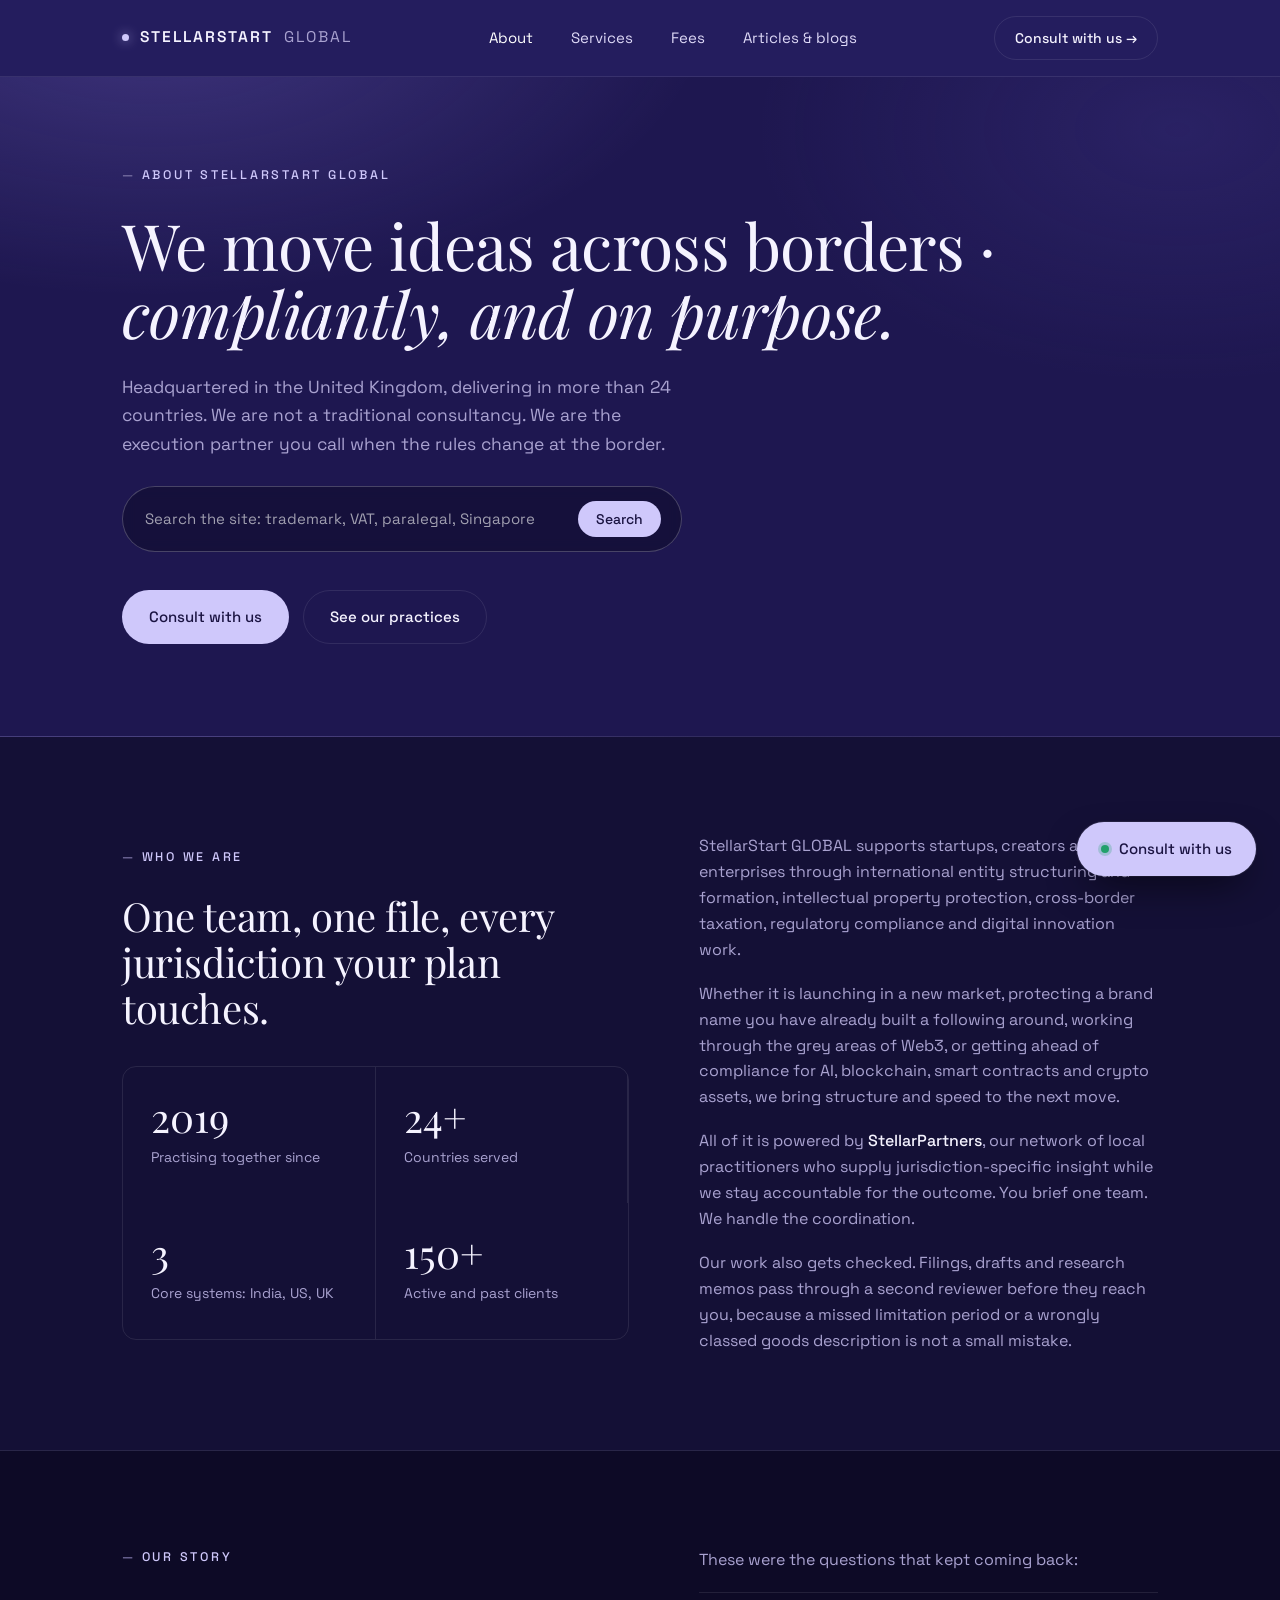
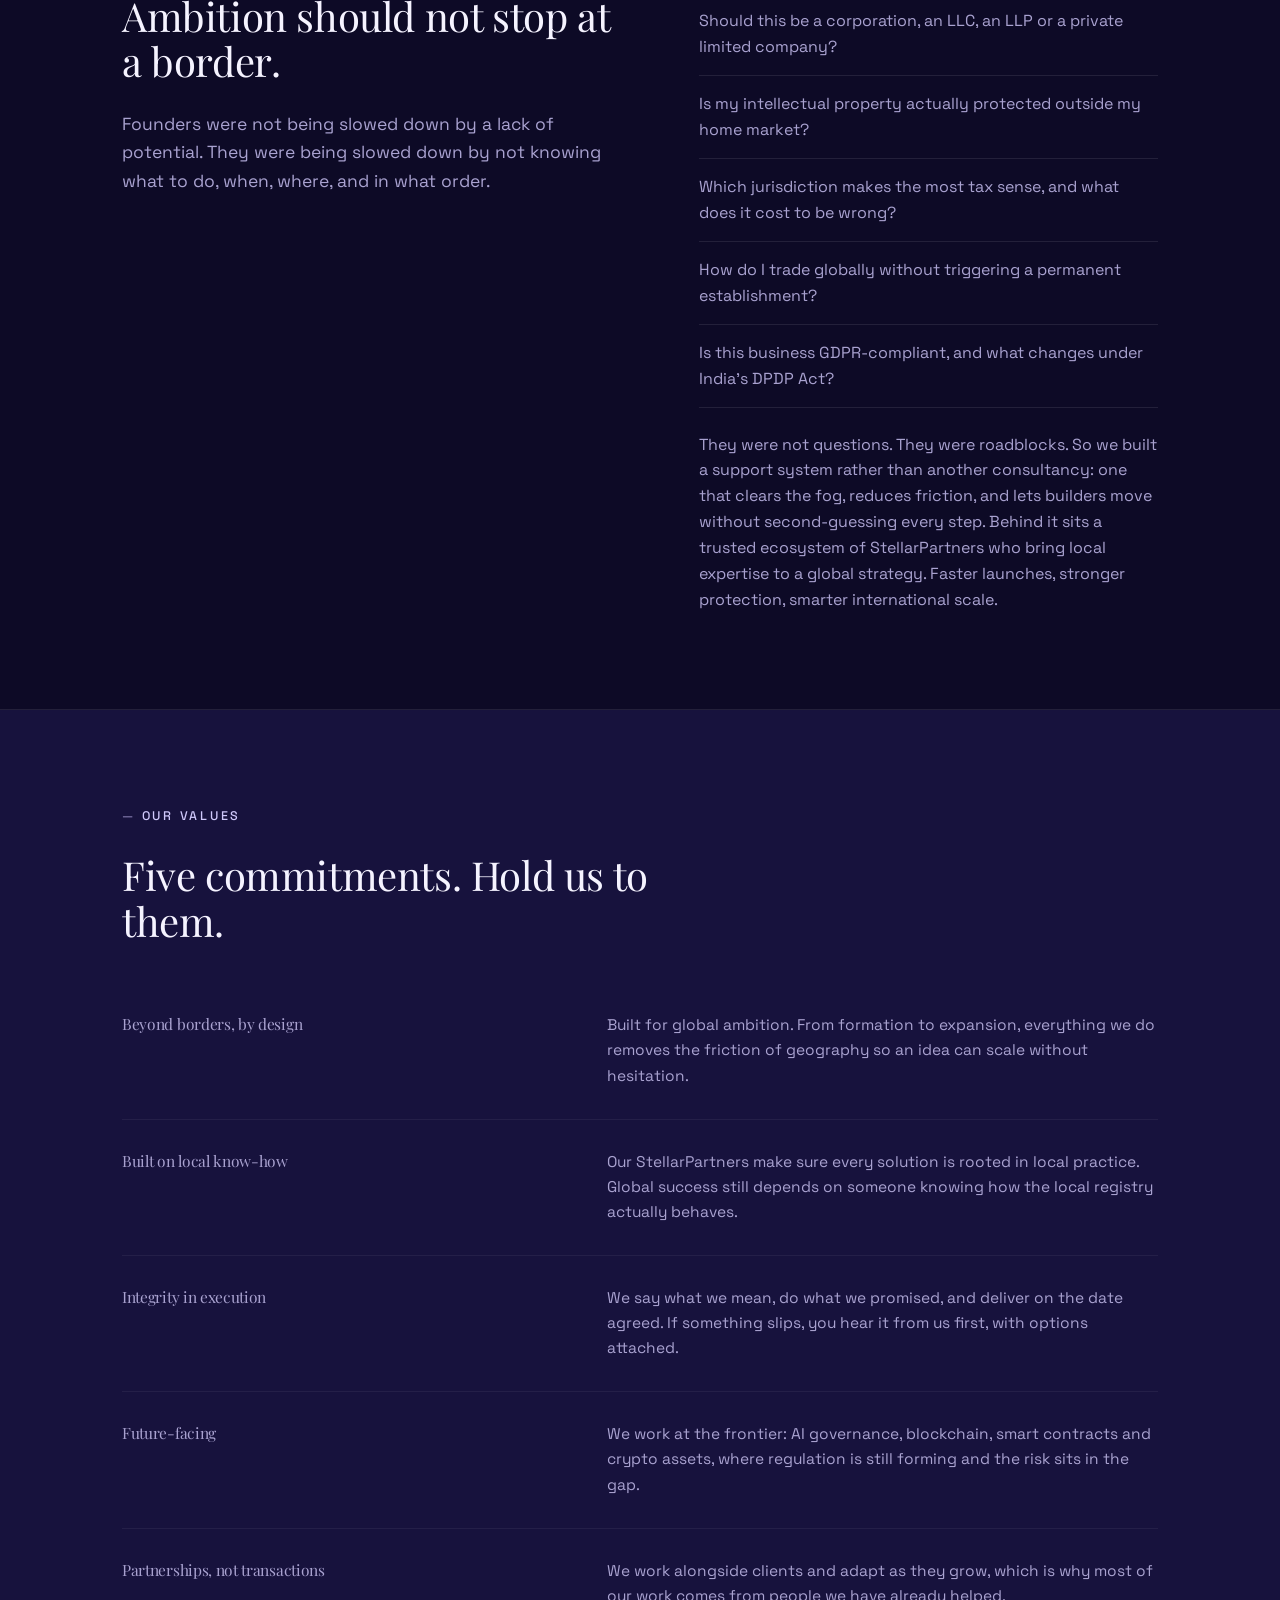
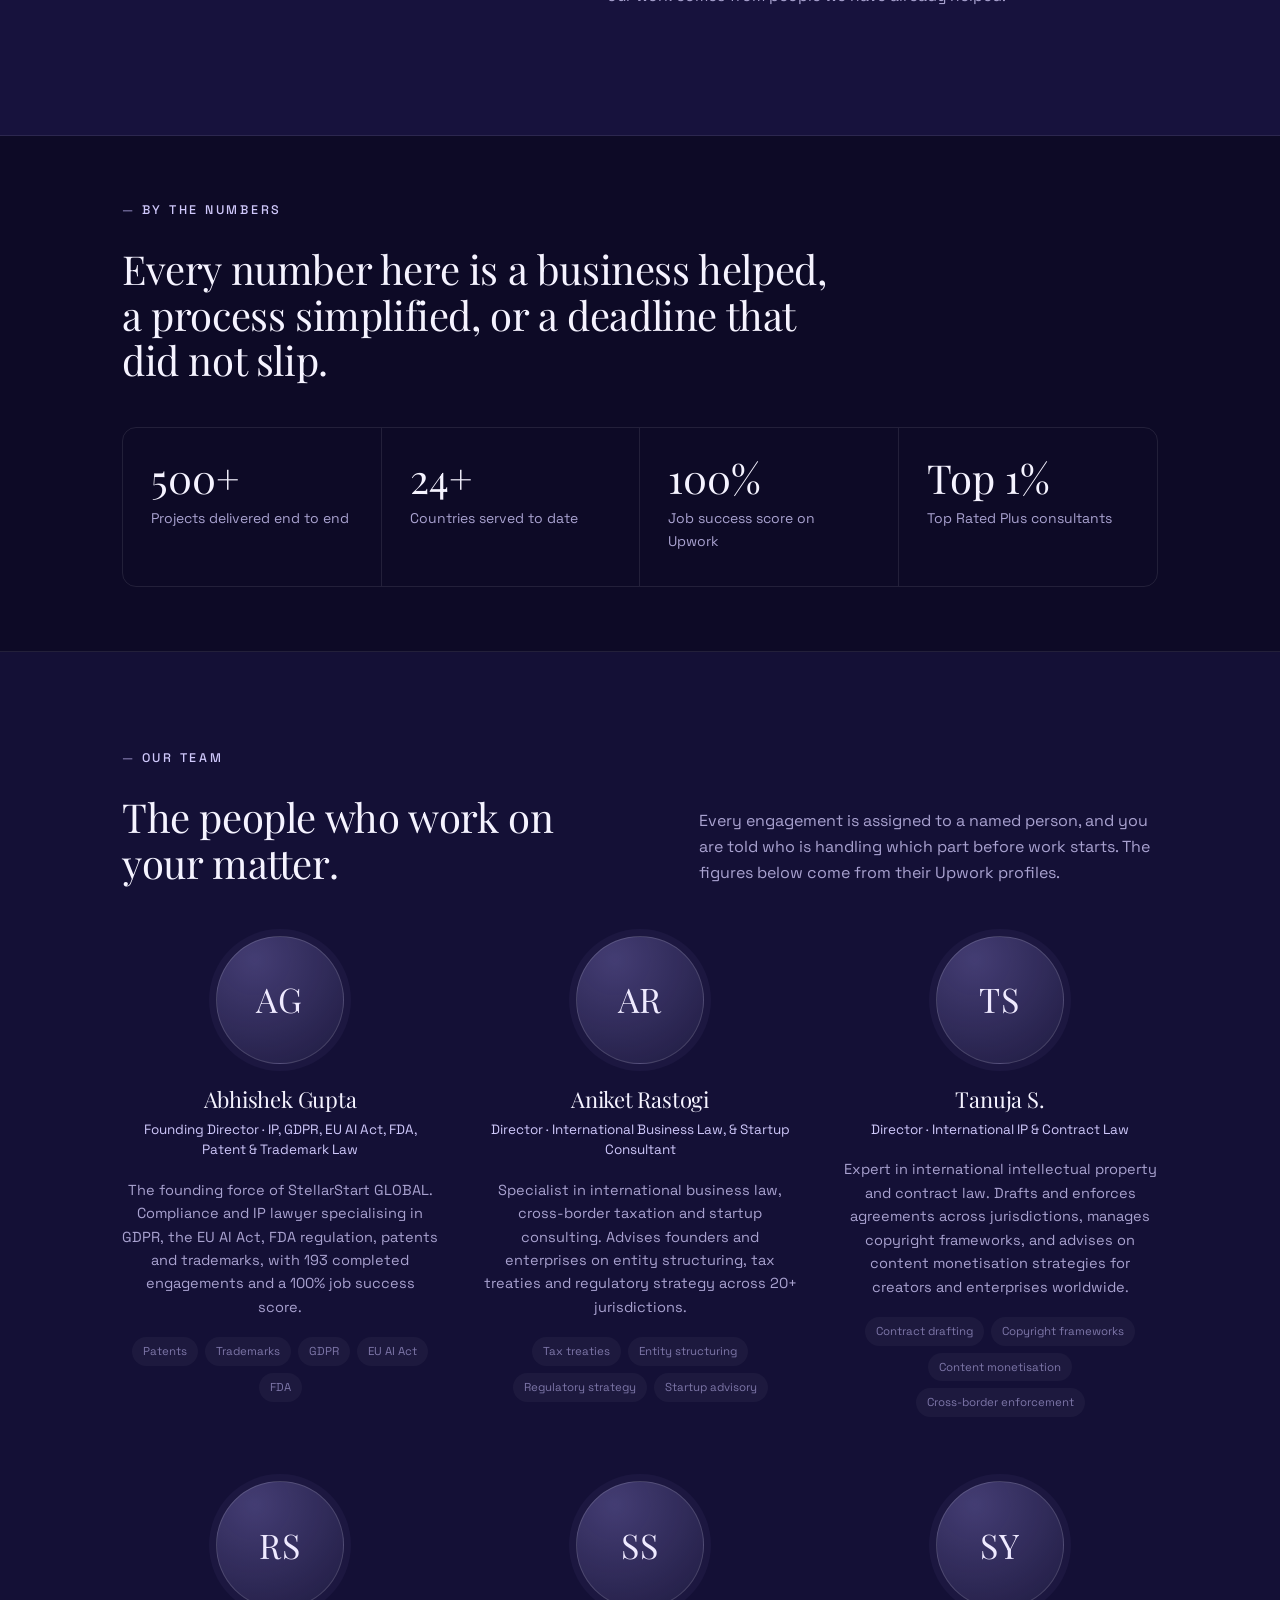
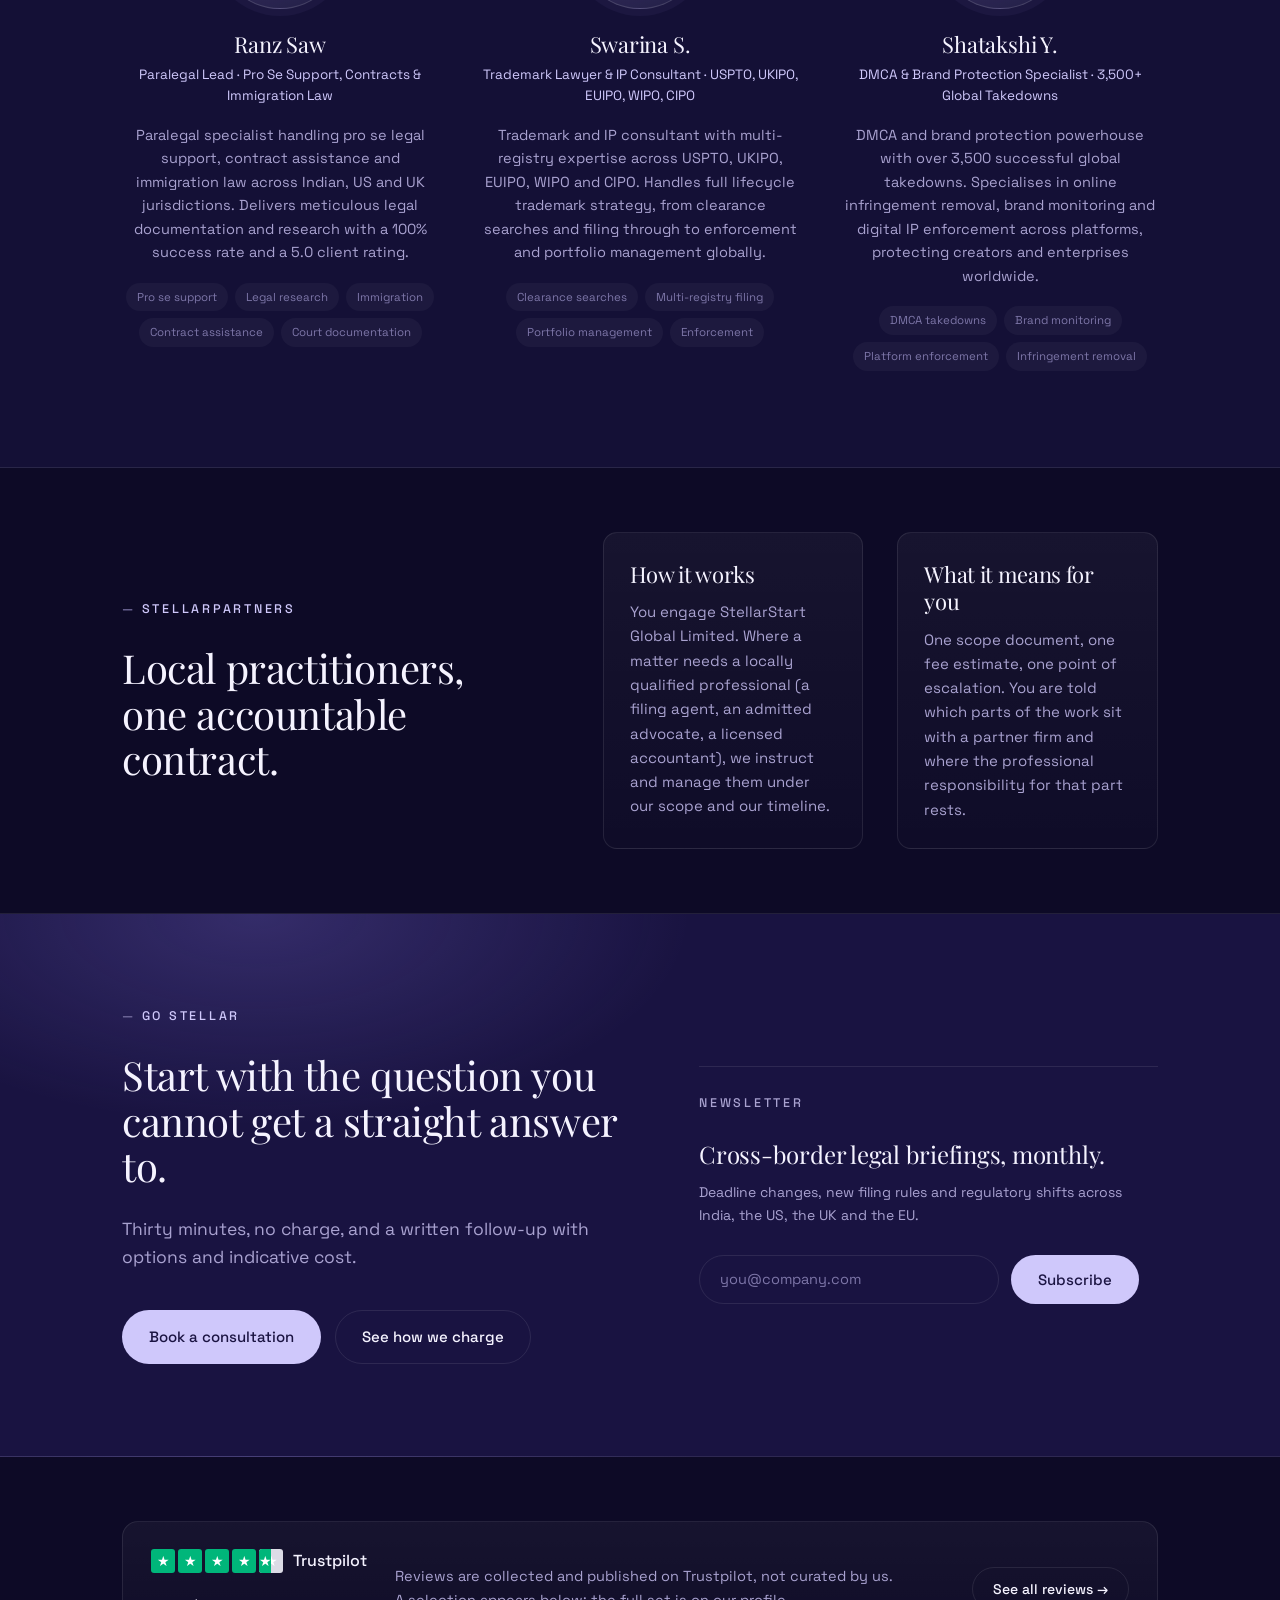
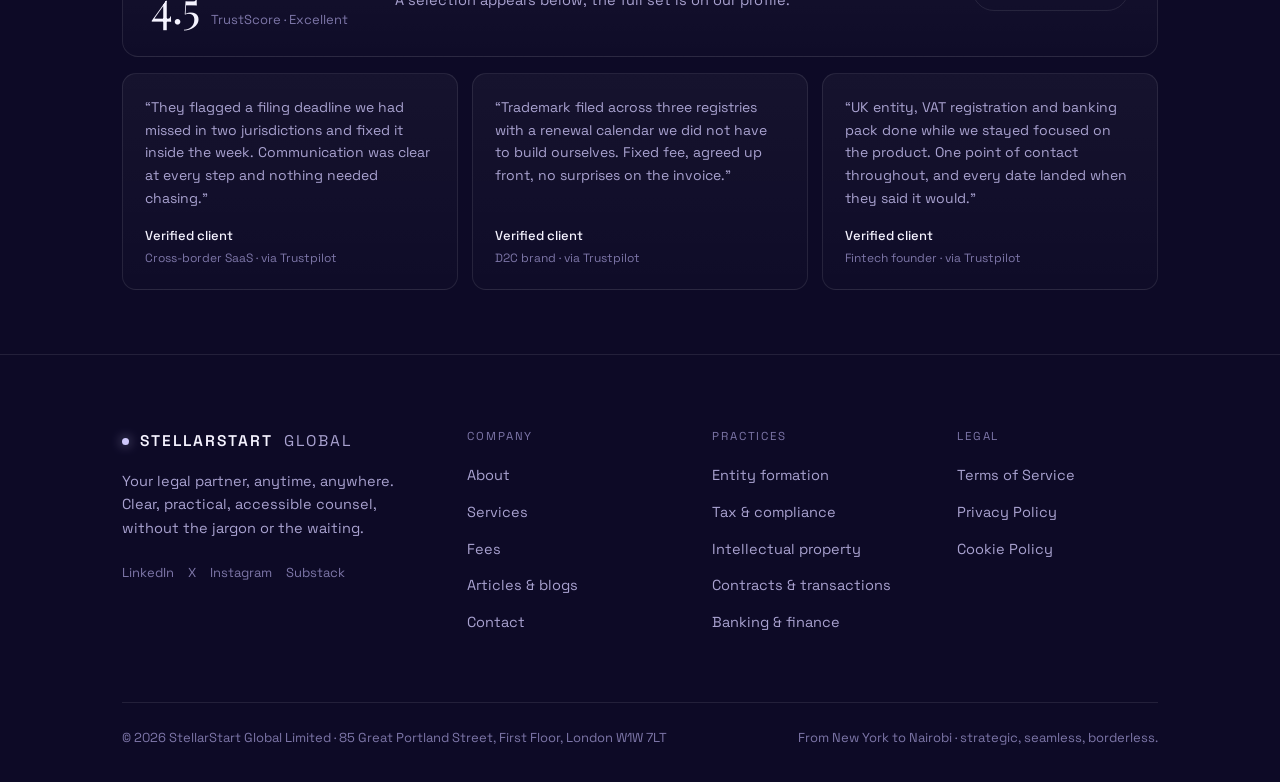
==== commit 53345faf: "Update booking link to Tanuja's Calendly URL across multiple pages" ====
--- a/about.html
+++ b/about.html
@@ -1050,9 +1050,35 @@
 @media (max-width:1000px){ .tpgrid{ grid-template-columns:1fr; } }
 .tp__mark{ display:flex; align-items:center; gap:10px; font-size:16px; font-weight:500; }
 .tp__stars{ display:flex; gap:3px; }
-.tp__star{
-  width:24px; height:24px; background:#00b67a; border-radius:3px;
-  display:grid; place-items:center; color:#fff; font-size:14px; line-height:1;
+.tp__star {
+  width: 24px;
+  height: 24px;
+  background: #00b67a;
+  border-radius: 3px;
+  display: grid;
+  place-items: center;
+  color: #fff;
+  font-size: 14px;
+  line-height: 1;
+}
+
+.tp__star--half {
+  position: relative;
+  background: #dcdce6; /* Empty half background */
+  overflow: hidden;
+}
+
+.tp__star--half::before {
+  content: "★";
+  position: absolute;
+  left: 0;
+  top: 0;
+  width: 50%;
+  height: 100%;
+  background: #00b67a;
+  color: #fff;
+  display: grid;
+  place-items: center;
 }
 .tp p{ margin:0; color:var(--muted); font-size:14.5px; max-width:56ch; }
 @media (max-width:1000px){
@@ -1141,7 +1167,7 @@
       <div class="sitesearch__out" data-ss-out></div>
     </div>
     <div class="btn-row">
-      <a class="btn btn--solid" href="contact.html">Consult with us</a>
+      <a class="btn btn--solid" data-book href="#">Consult with us</a>
       <a class="btn btn--ghost" href="services.html">See our practices</a>
     </div>
   </div>
@@ -1254,31 +1280,31 @@
           <div class="crew__dp"><span aria-hidden="true">AG</span></div>
           <h3 class="crew__name">Abhishek Gupta</h3>
           <p class="crew__role">Founding Director &middot; IP, GDPR, EU AI Act, FDA, Patent &amp; Trademark Law</p>
-          <p class="crew__where">Poole, United Kingdom</p>
+          <!-- <p class="crew__where">Poole, United Kingdom</p> -->
           <p class="crew__bio">The founding force of StellarStart GLOBAL. Compliance and IP lawyer specialising in GDPR, the EU AI Act, FDA regulation, patents and trademarks, with 193 completed engagements and a 100% job success score.</p>
           <ul class="crew__subs"><li>Patents</li><li>Trademarks</li><li>GDPR</li><li>EU AI Act</li><li>FDA</li></ul>
-          <div class="crew__stats">
+          <!-- <div class="crew__stats">
             <div class="crew__stat"><b>193</b><span>Jobs</span></div>
             <div class="crew__stat"><b>100%</b><span>Success</span></div>
             <div class="crew__stat"><b>839h</b><span>Billed</span></div>
           </div>
-          <a class="txtlink" href="#">View on Upwork &rarr;</a>
+          <a class="txtlink" href="#">View on Upwork &rarr;</a> -->
         </article>
 
       <article class="crew__p" data-reveal>
           <!-- swap the span for <img src="team/xxx.jpg" alt="Aniket Rastogi"> when photos are ready -->
           <div class="crew__dp"><span aria-hidden="true">AR</span></div>
           <h3 class="crew__name">Aniket Rastogi</h3>
-          <p class="crew__role">Director &middot; International Business Law, Tax Attorney &amp; Startup Consultant</p>
-          <p class="crew__where">Ghaziabad, India</p>
+          <p class="crew__role">Director &middot; International Business Law, &amp; Startup Consultant</p>
+          <!-- <p class="crew__where">Ghaziabad, India</p> -->
           <p class="crew__bio">Specialist in international business law, cross-border taxation and startup consulting. Advises founders and enterprises on entity structuring, tax treaties and regulatory strategy across 20+ jurisdictions.</p>
           <ul class="crew__subs"><li>Tax treaties</li><li>Entity structuring</li><li>Regulatory strategy</li><li>Startup advisory</li></ul>
-          <div class="crew__stats">
+          <!-- <div class="crew__stats">
             <div class="crew__stat"><b>6</b><span>Jobs</span></div>
             <div class="crew__stat"><b>100%</b><span>Success</span></div>
             <div class="crew__stat"><b>5.0&#9733;</b><span>Rating</span></div>
           </div>
-          <a class="txtlink" href="#">View on Upwork &rarr;</a>
+          <a class="txtlink" href="#">View on Upwork &rarr;</a> -->
         </article>
 
       <article class="crew__p" data-reveal>
@@ -1286,15 +1312,15 @@
           <div class="crew__dp"><span aria-hidden="true">TS</span></div>
           <h3 class="crew__name">Tanuja S.</h3>
           <p class="crew__role">Director &middot; International IP &amp; Contract Law</p>
-          <p class="crew__where">Bournemouth, United Kingdom</p>
+          <!-- <p class="crew__where">Bournemouth, United Kingdom</p> -->
           <p class="crew__bio">Expert in international intellectual property and contract law. Drafts and enforces agreements across jurisdictions, manages copyright frameworks, and advises on content monetisation strategies for creators and enterprises worldwide.</p>
           <ul class="crew__subs"><li>Contract drafting</li><li>Copyright frameworks</li><li>Content monetisation</li><li>Cross-border enforcement</li></ul>
-          <div class="crew__stats">
+          <!-- <div class="crew__stats">
             <div class="crew__stat"><b>16</b><span>Jobs</span></div>
             <div class="crew__stat"><b>133h</b><span>Billed</span></div>
             <div class="crew__stat"><b>5.0&#9733;</b><span>Rating</span></div>
           </div>
-          <a class="txtlink" href="#">View on Upwork &rarr;</a>
+          <a class="txtlink" href="#">View on Upwork &rarr;</a> -->
         </article>
 
       <article class="crew__p" data-reveal>
@@ -1302,15 +1328,15 @@
           <div class="crew__dp"><span aria-hidden="true">RS</span></div>
           <h3 class="crew__name">Ranz Saw</h3>
           <p class="crew__role">Paralegal Lead &middot; Pro Se Support, Contracts &amp; Immigration Law</p>
-          <p class="crew__where">London, United Kingdom</p>
+          <!-- <p class="crew__where">London, United Kingdom</p> -->
           <p class="crew__bio">Paralegal specialist handling pro se legal support, contract assistance and immigration law across Indian, US and UK jurisdictions. Delivers meticulous legal documentation and research with a 100% success rate and a 5.0 client rating.</p>
           <ul class="crew__subs"><li>Pro se support</li><li>Legal research</li><li>Immigration</li><li>Contract assistance</li><li>Court documentation</li></ul>
-          <div class="crew__stats">
+          <!-- <div class="crew__stats">
             <div class="crew__stat"><b>21</b><span>Jobs</span></div>
             <div class="crew__stat"><b>100%</b><span>Success</span></div>
             <div class="crew__stat"><b>5.0&#9733;</b><span>Rating</span></div>
           </div>
-          <a class="txtlink" href="#">View on Upwork &rarr;</a>
+          <a class="txtlink" href="#">View on Upwork &rarr;</a> -->
         </article>
 
       <article class="crew__p" data-reveal>
@@ -1318,15 +1344,15 @@
           <div class="crew__dp"><span aria-hidden="true">SS</span></div>
           <h3 class="crew__name">Swarina S.</h3>
           <p class="crew__role">Trademark Lawyer &amp; IP Consultant &middot; USPTO, UKIPO, EUIPO, WIPO, CIPO</p>
-          <p class="crew__where">Manchester, United Kingdom</p>
+          <!-- <p class="crew__where">Manchester, United Kingdom</p> -->
           <p class="crew__bio">Trademark and IP consultant with multi-registry expertise across USPTO, UKIPO, EUIPO, WIPO and CIPO. Handles full lifecycle trademark strategy, from clearance searches and filing through to enforcement and portfolio management globally.</p>
           <ul class="crew__subs"><li>Clearance searches</li><li>Multi-registry filing</li><li>Portfolio management</li><li>Enforcement</li></ul>
-          <div class="crew__stats">
+          <!-- <div class="crew__stats">
             <div class="crew__stat"><b>11</b><span>Jobs</span></div>
             <div class="crew__stat"><b>5.0&#9733;</b><span>Rating</span></div>
             <div class="crew__stat"><b>5+</b><span>Registries</span></div>
           </div>
-          <a class="txtlink" href="#">View on Upwork &rarr;</a>
+          <a class="txtlink" href="#">View on Upwork &rarr;</a> -->
         </article>
 
       <article class="crew__p" data-reveal>
@@ -1334,16 +1360,17 @@
           <div class="crew__dp"><span aria-hidden="true">SY</span></div>
           <h3 class="crew__name">Shatakshi Y.</h3>
           <p class="crew__role">DMCA &amp; Brand Protection Specialist &middot; 3,500+ Global Takedowns</p>
-          <p class="crew__where">London, United Kingdom</p>
+          <!-- <p class="crew__where">London, United Kingdom</p> -->
           <p class="crew__bio">DMCA and brand protection powerhouse with over 3,500 successful global takedowns. Specialises in online infringement removal, brand monitoring and digital IP enforcement across platforms, protecting creators and enterprises worldwide.</p>
           <ul class="crew__subs"><li>DMCA takedowns</li><li>Brand monitoring</li><li>Platform enforcement</li><li>Infringement removal</li></ul>
-          <div class="crew__stats">
+          <!-- <div class="crew__stats">
             <div class="crew__stat"><b>3,500+</b><span>Takedowns</span></div>
             <div class="crew__stat"><b>6</b><span>Jobs</span></div>
             <div class="crew__stat"><b>Global</b><span>Reach</span></div>
           </div>
-          <a class="txtlink" href="#">View on Upwork &rarr;</a>
+          <a class="txtlink" href="#">View on Upwork &rarr;</a> -->
         </article>
+
     </div>
   </div>
 </section>
@@ -1376,7 +1403,7 @@
       <h2>Start with the question you cannot get a straight answer to.</h2>
       <p class="lede">Thirty minutes, no charge, and a written follow-up with options and indicative cost.</p>
       <div class="btn-row">
-        <a class="btn btn--solid" href="contact.html">Book a consultation</a>
+        <a class="btn btn--solid" data-book href="#">Book a consultation</a>
         <a class="btn btn--ghost" href="fee.html">See how we charge</a>
       </div>
     </div>
@@ -1402,11 +1429,11 @@
           <span class="tp__stars">
             <span class="tp__star">&#9733;</span><span class="tp__star">&#9733;</span>
             <span class="tp__star">&#9733;</span><span class="tp__star">&#9733;</span>
-            <span class="tp__star">&#9733;</span>
+            <span class="tp__star tp__star--half">&#9733;</span>
           </span>
           <span>Trustpilot</span>
         </div>
-        <div class="tp__score"><span class="tp__num">4.9</span><span class="tp__of">TrustScore &middot; Excellent</span></div>
+        <div class="tp__score"><span class="tp__num">4.5</span><span class="tp__of">TrustScore &middot; Excellent</span></div>
       </div>
       <p>Reviews are collected and published on Trustpilot, not curated by us. A selection appears below; the full set is on our profile.</p>
       <a class="btn btn--ghost btn--sm" href="https://www.trustpilot.com/review/stellarstart.global" target="_blank" rel="noopener">See all reviews &rarr;</a>
@@ -1414,25 +1441,25 @@
 
     <div class="tpgrid">
       <article class="tprev" data-reveal>
-        <span class="tprev__stars" aria-label="5 stars">
-          <span class="tp__star">&#9733;</span><span class="tp__star">&#9733;</span><span class="tp__star">&#9733;</span><span class="tp__star">&#9733;</span><span class="tp__star">&#9733;</span>
-        </span>
+        <!-- <span class="tprev__stars" aria-label="5 stars">
+          <span class="tp__star">&#9733;</span>
+        </span> -->
         <p>&ldquo;They flagged a filing deadline we had missed in two jurisdictions and fixed it inside the week. Communication was clear at every step and nothing needed chasing.&rdquo;</p>
         <b>Verified client</b>
         <span>Cross-border SaaS &middot; via Trustpilot</span>
       </article>
       <article class="tprev" data-reveal>
-        <span class="tprev__stars" aria-label="5 stars">
-          <span class="tp__star">&#9733;</span><span class="tp__star">&#9733;</span><span class="tp__star">&#9733;</span><span class="tp__star">&#9733;</span><span class="tp__star">&#9733;</span>
-        </span>
+        <!-- <span class="tprev__stars" aria-label="5 stars">
+          <span class="tp__star">&#9733;</span>
+        </span> -->
         <p>&ldquo;Trademark filed across three registries with a renewal calendar we did not have to build ourselves. Fixed fee, agreed up front, no surprises on the invoice.&rdquo;</p>
         <b>Verified client</b>
         <span>D2C brand &middot; via Trustpilot</span>
       </article>
       <article class="tprev" data-reveal>
-        <span class="tprev__stars" aria-label="5 stars">
-          <span class="tp__star">&#9733;</span><span class="tp__star">&#9733;</span><span class="tp__star">&#9733;</span><span class="tp__star">&#9733;</span><span class="tp__star">&#9733;</span>
-        </span>
+        <!-- <span class="tprev__stars" aria-label="5 stars">
+          <span class="tp__star">&#9733;</span>
+        </span> -->
         <p>&ldquo;UK entity, VAT registration and banking pack done while we stayed focused on the product. One point of contact throughout, and every date landed when they said it would.&rdquo;</p>
         <b>Verified client</b>
         <span>Fintech founder &middot; via Trustpilot</span>
@@ -1890,7 +1917,7 @@
 
 /* Booking link used by the floating button and every "Book a call" CTA.
    Replace this single value with your live Calendly event URL. */
-var SS_BOOKING = 'https://calendly.com/stellarstart-global/30min';
+var SS_BOOKING = 'https://calendly.com/tanuja-stellarstart/30min';
 
 /* ------------------------------------------------- 7. floating booking --- */
 (function () {
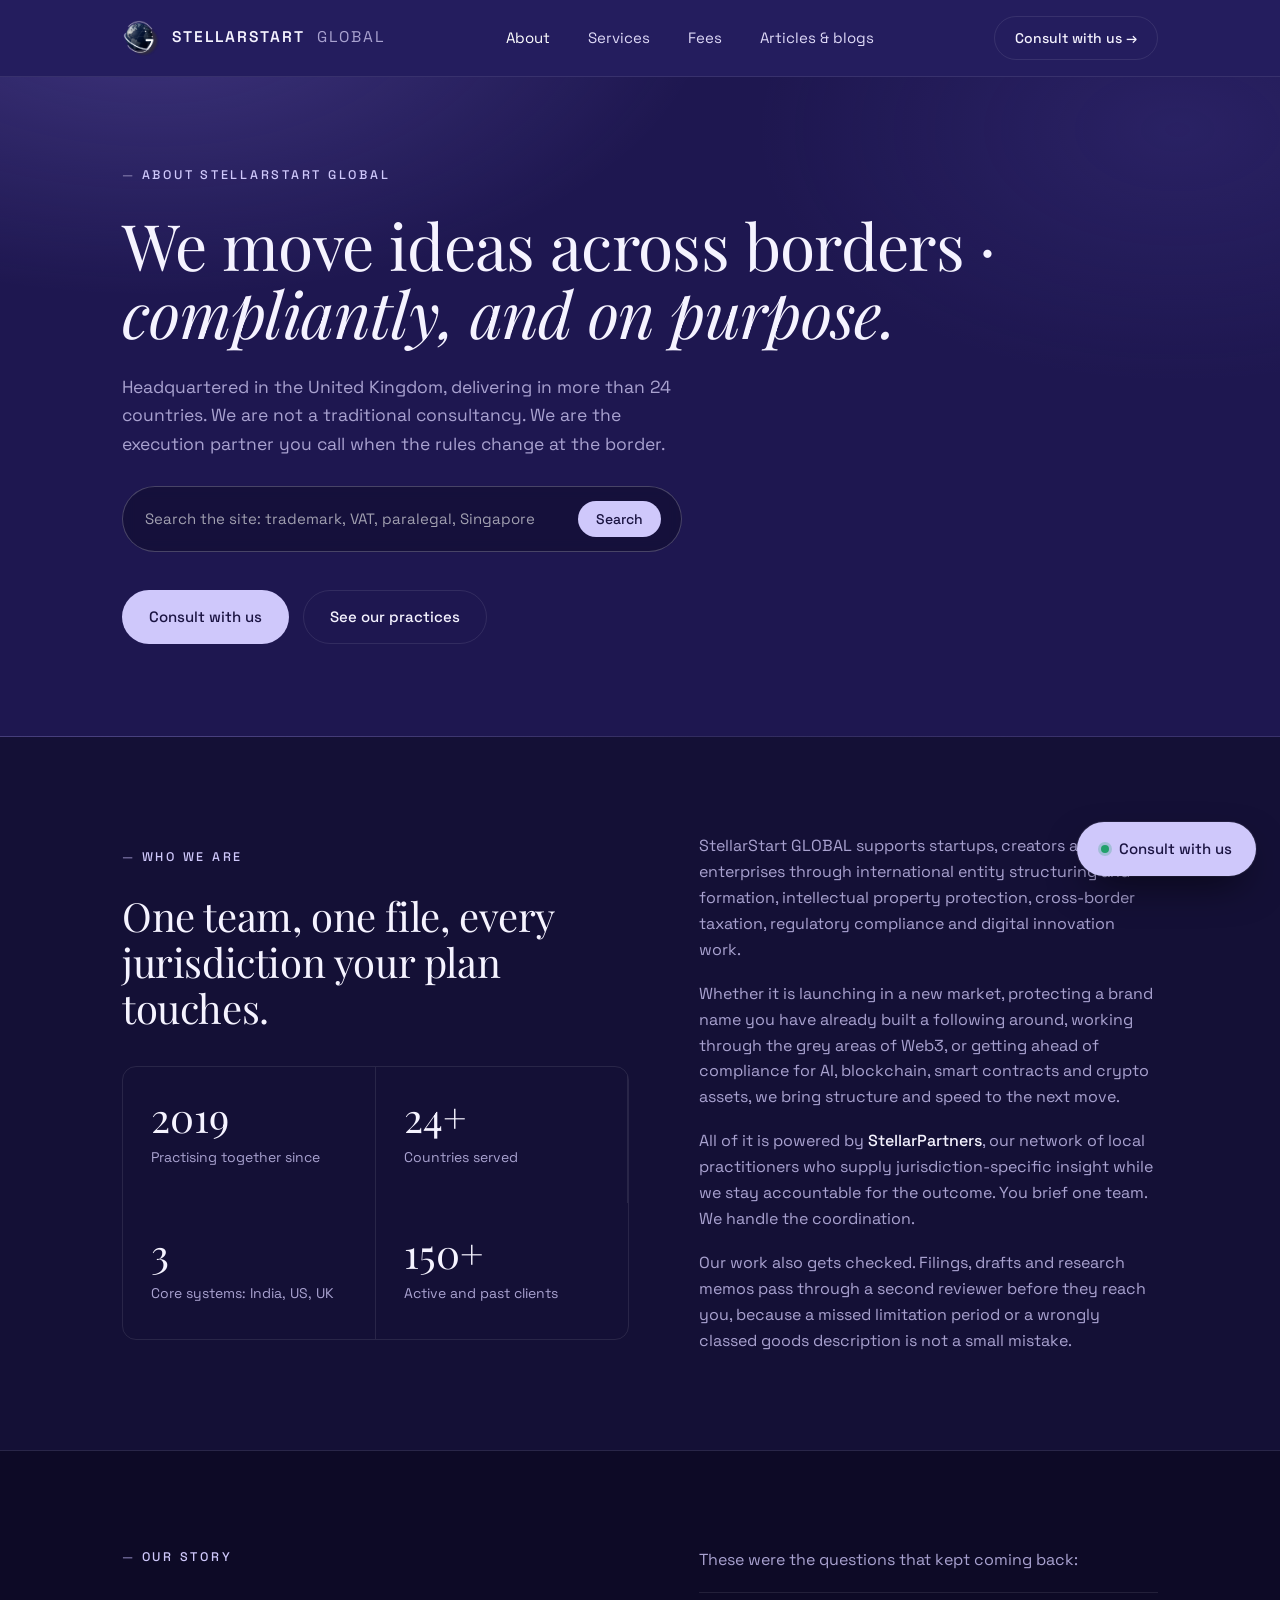
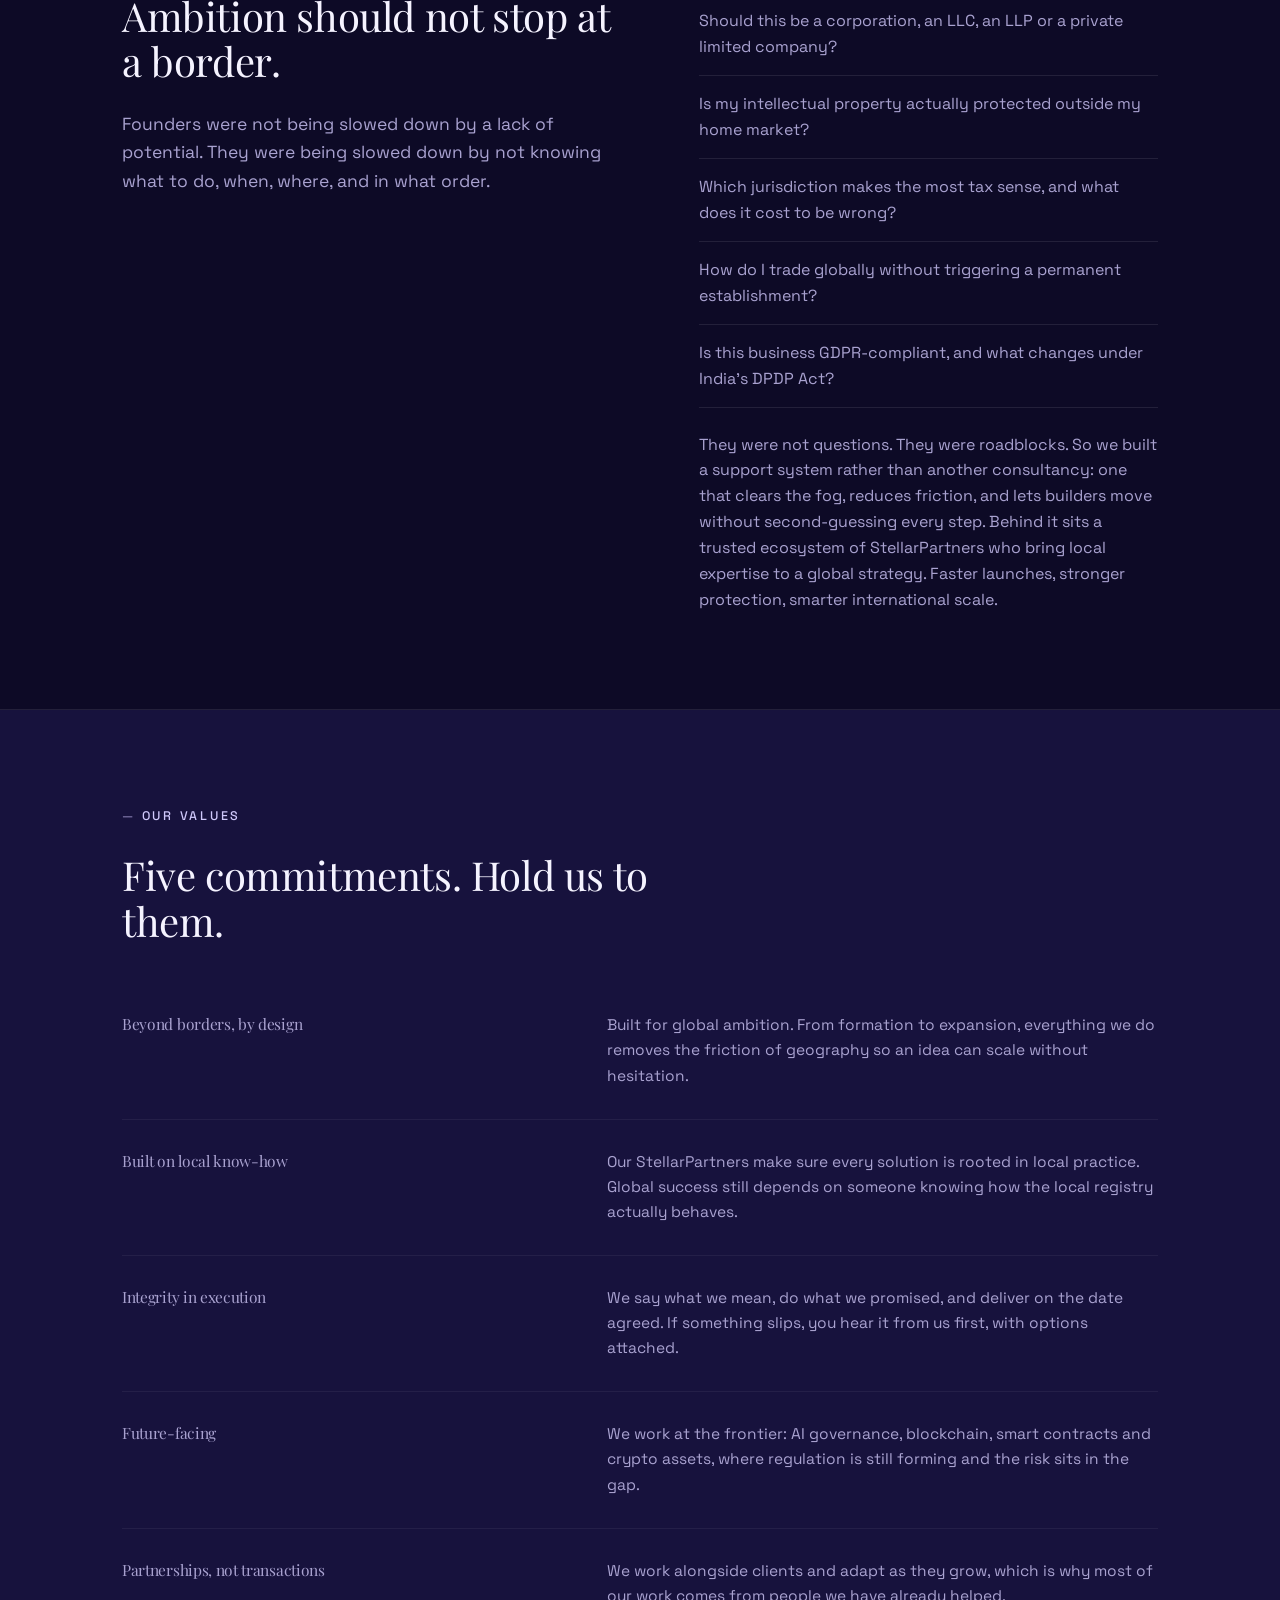
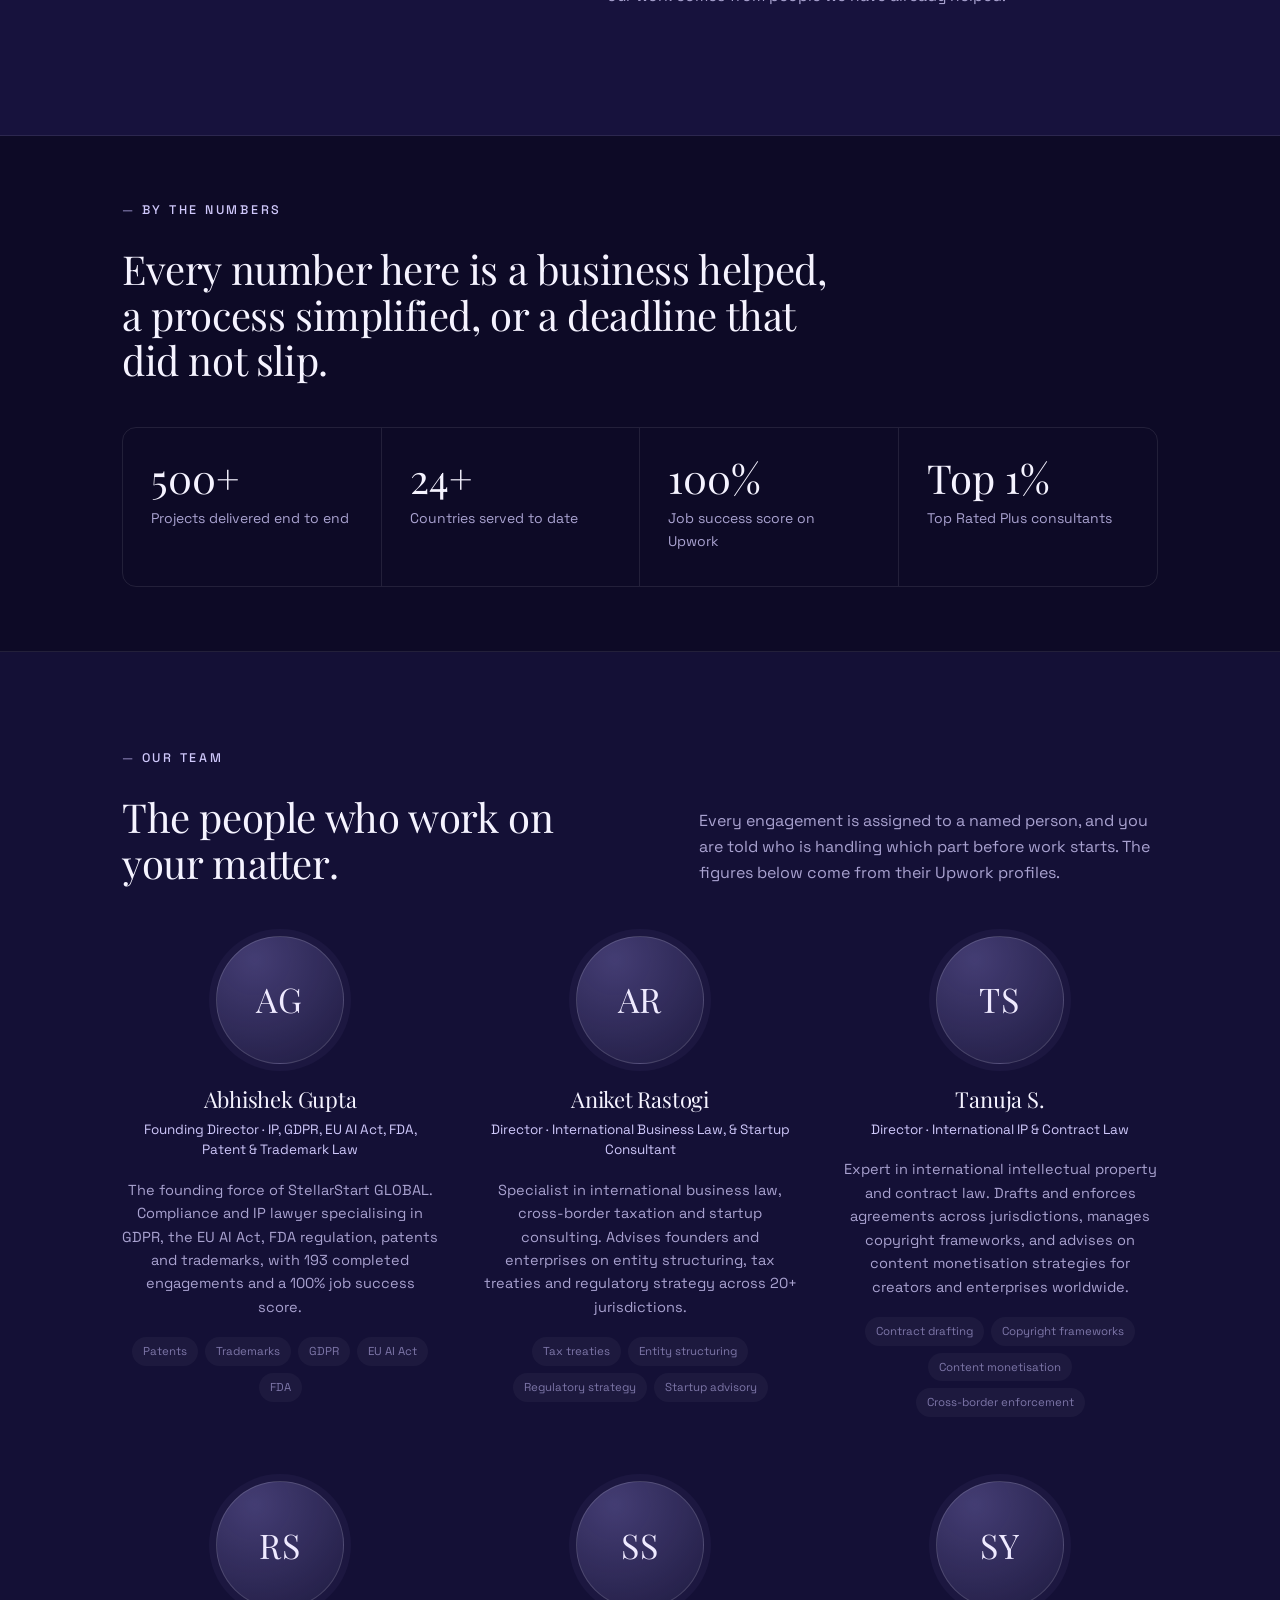
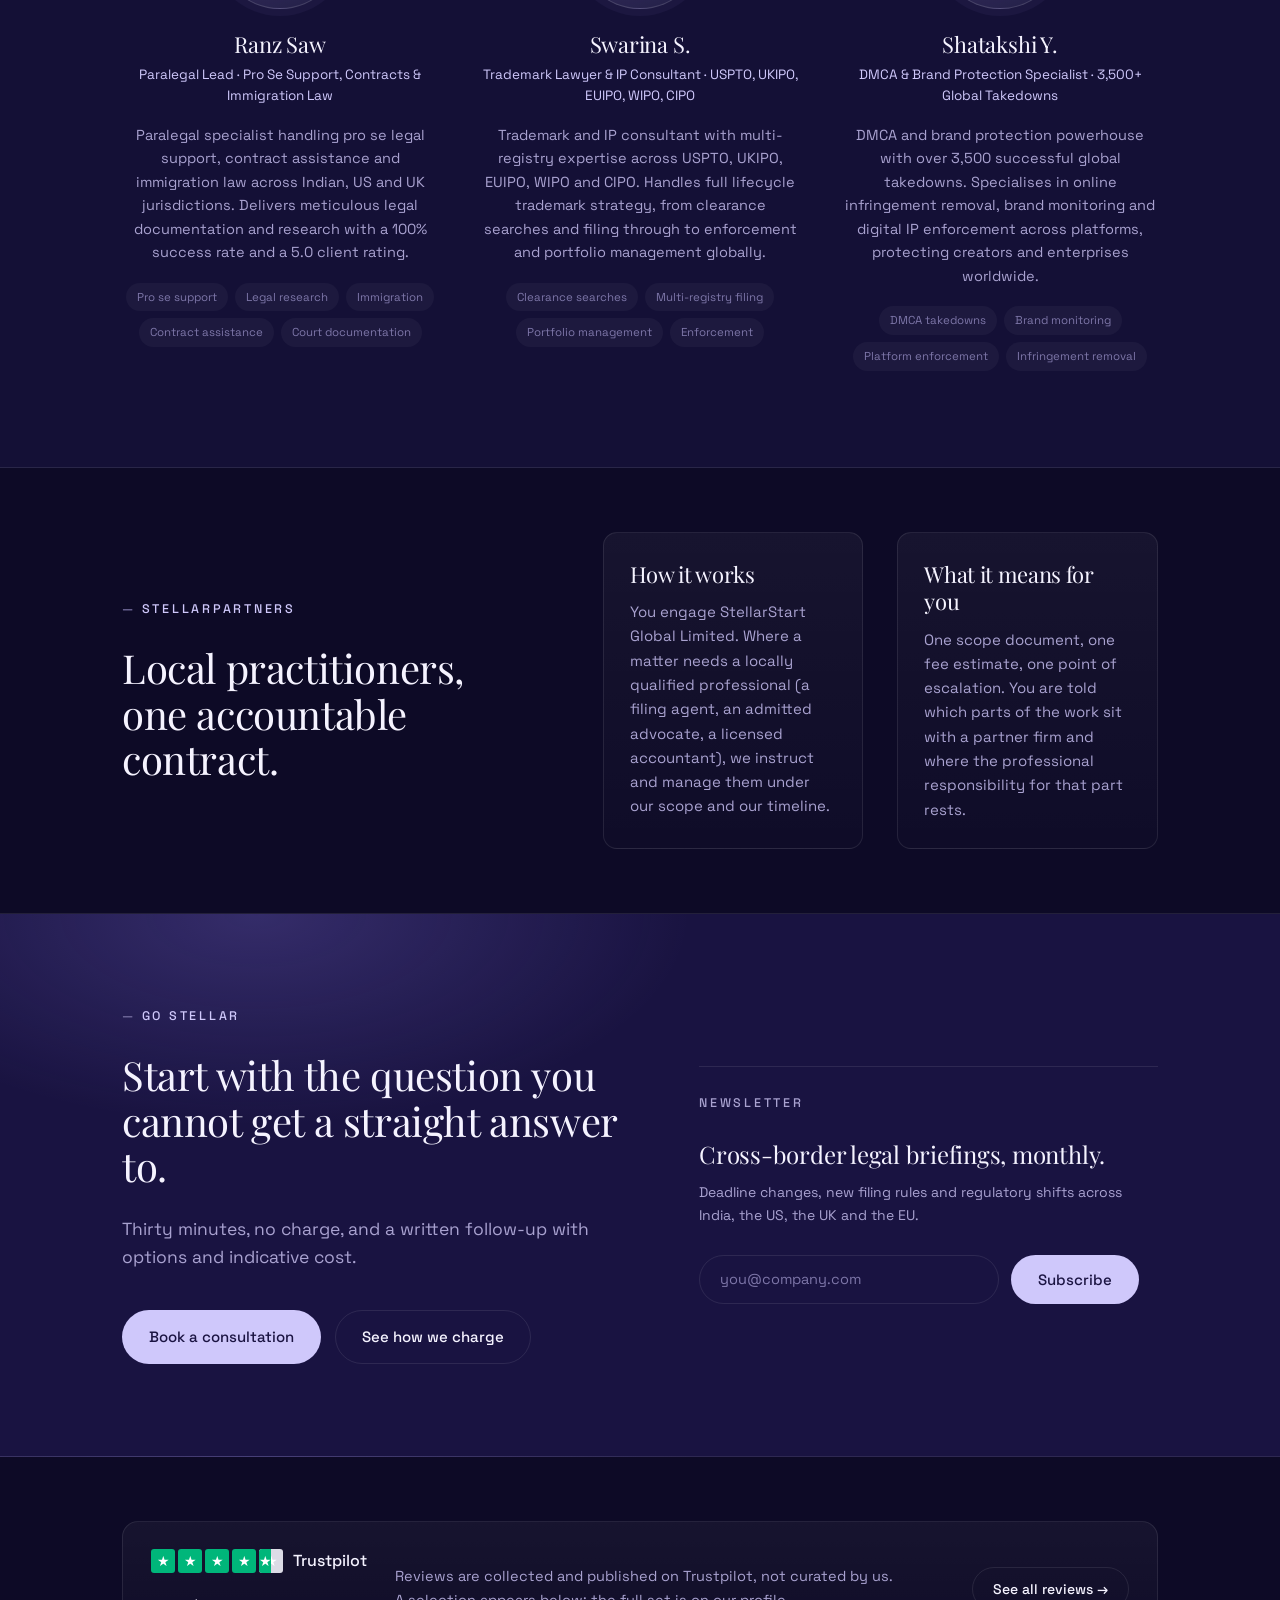
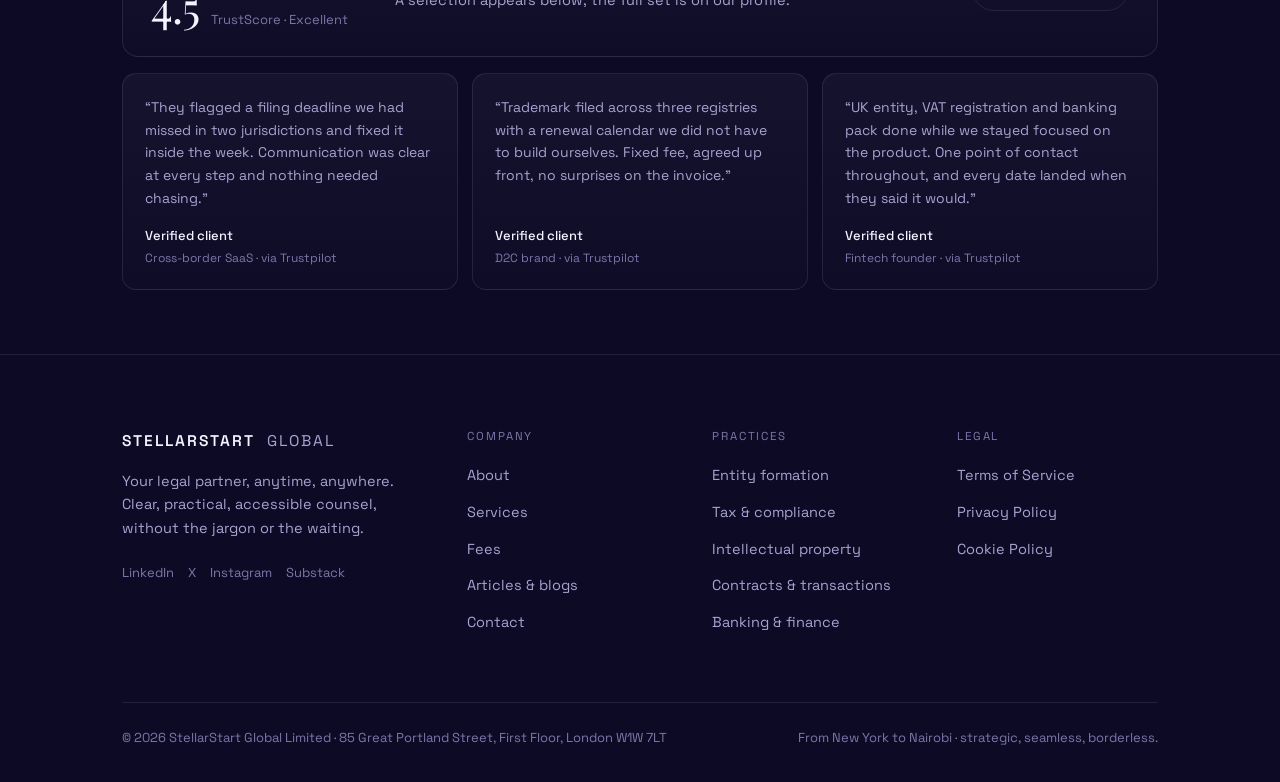
==== commit 7af66538: "Update logo implementation across multiple pages and remove old glowing dot effect" ====
--- a/about.html
+++ b/about.html
@@ -156,12 +156,35 @@
   height:76px;
   display:flex; align-items:center; justify-content:space-between;
 }
-.logo{ display:flex; align-items:center; gap:11px; font-size:15.5px; letter-spacing:.13em; }
-.logo b{ font-weight:600; text-transform:uppercase; }
-.logo span{ color:var(--muted); text-transform:uppercase; font-weight:400; }
+.logo{
+  display:flex;
+  align-items:center;
+  gap:12px;
+  font-size:15.5px;
+  letter-spacing:.13em;
+}
+
+.logo img{
+  width:38px;          /* Adjust size if needed */
+  height:38px;
+  object-fit:contain;
+  flex-shrink:0;
+}
+
+.logo b{
+  font-weight:600;
+  text-transform:uppercase;
+}
+
+.logo span{
+  color:var(--muted);
+  text-transform:uppercase;
+  font-weight:400;
+}
+
+/* Remove the old glowing dot */
 .logo::before{
-  content:""; width:7px; height:7px; border-radius:50%;
-  background:var(--accent); box-shadow:0 0 12px rgba(207,200,251,.7);
+  content:none;
 }
 .nav__links{ display:flex; align-items:center; gap:38px; }
 .nav__links a{ font-size:15px; color:#ded9f7; transition:color .18s ease; }
@@ -1139,7 +1162,11 @@
 
 <header class="nav">
   <div class="nav__in">
-    <a class="logo" href="index.html"><b>Stellarstart</b> <span>Global</span></a>
+    <a class="logo" href="index.html">
+  <img src="/logo.png" alt="StellarStart Global Logo" class="logo__img">
+  <b>Stellarstart</b>
+  <span>Global</span>
+  </a>
     <nav class="nav__links">
       <a href="about.html" aria-current="page">About</a>
       <a href="services.html">Services</a>
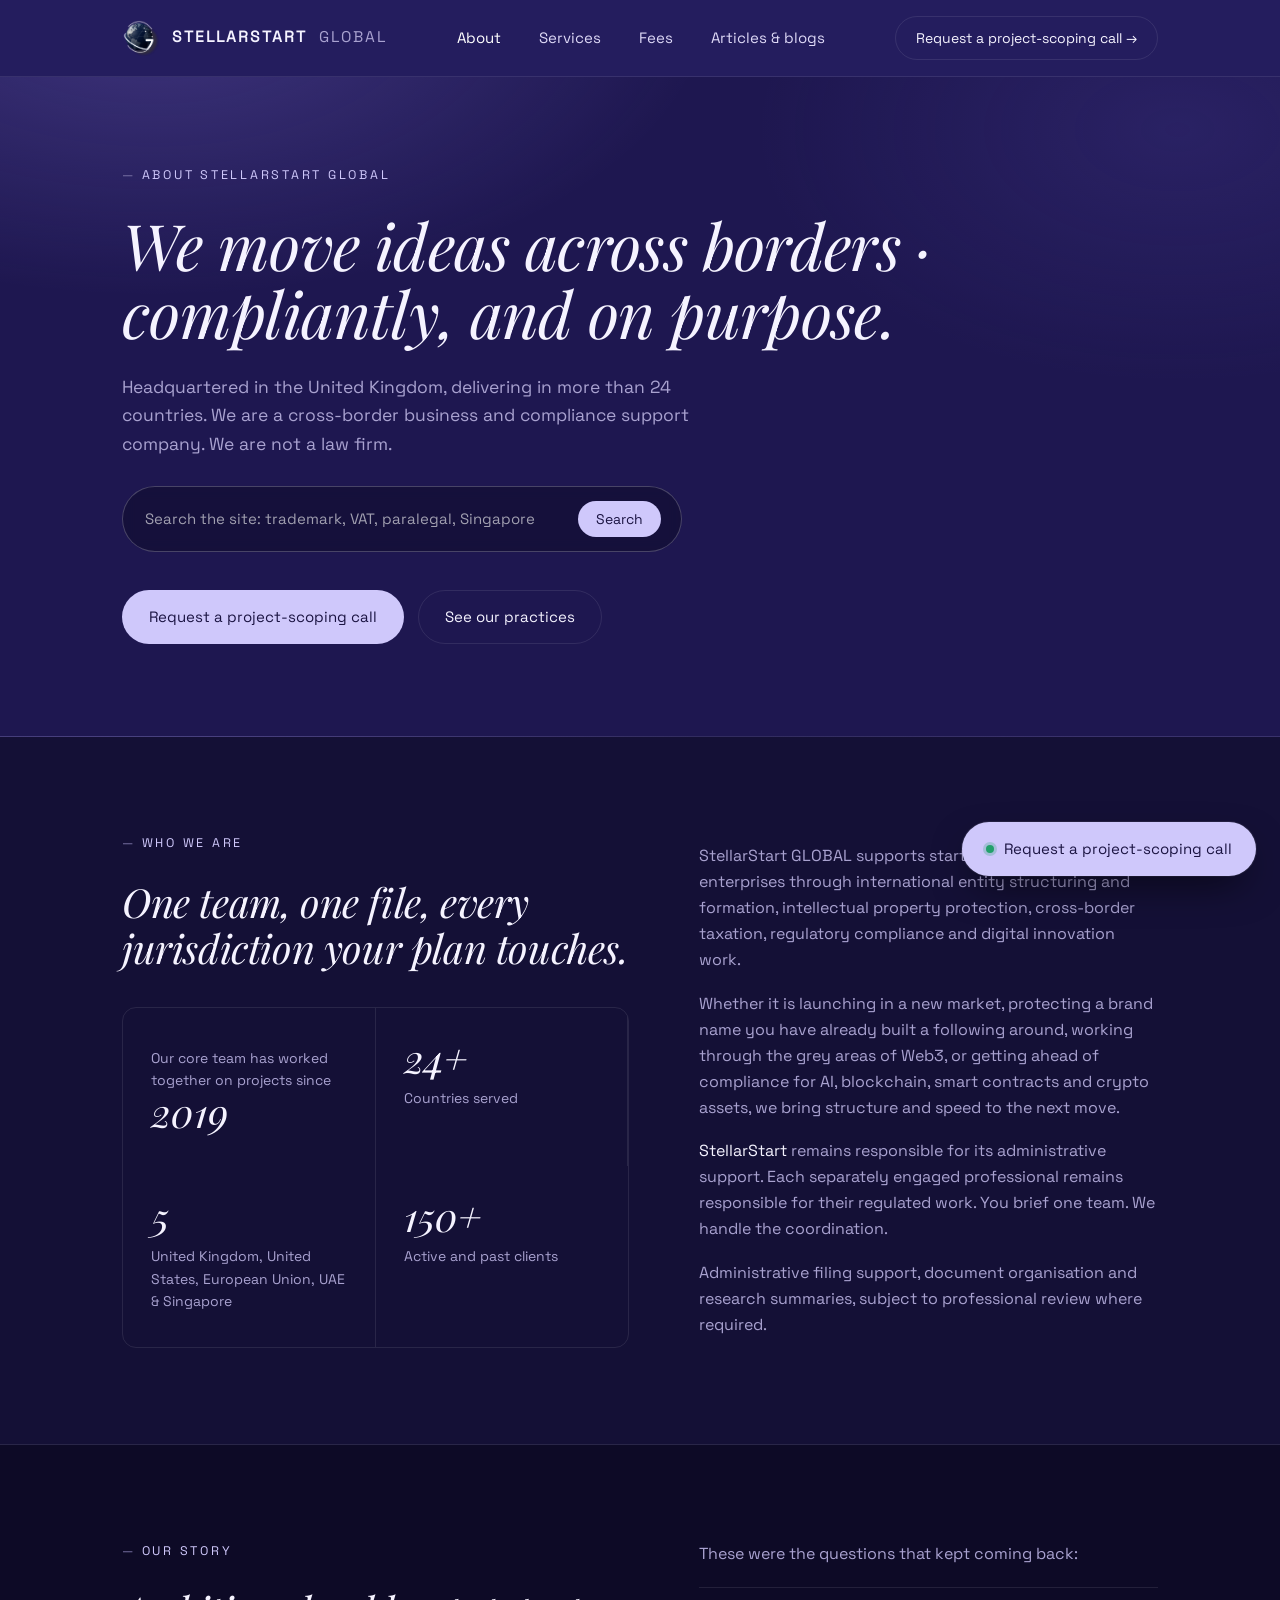
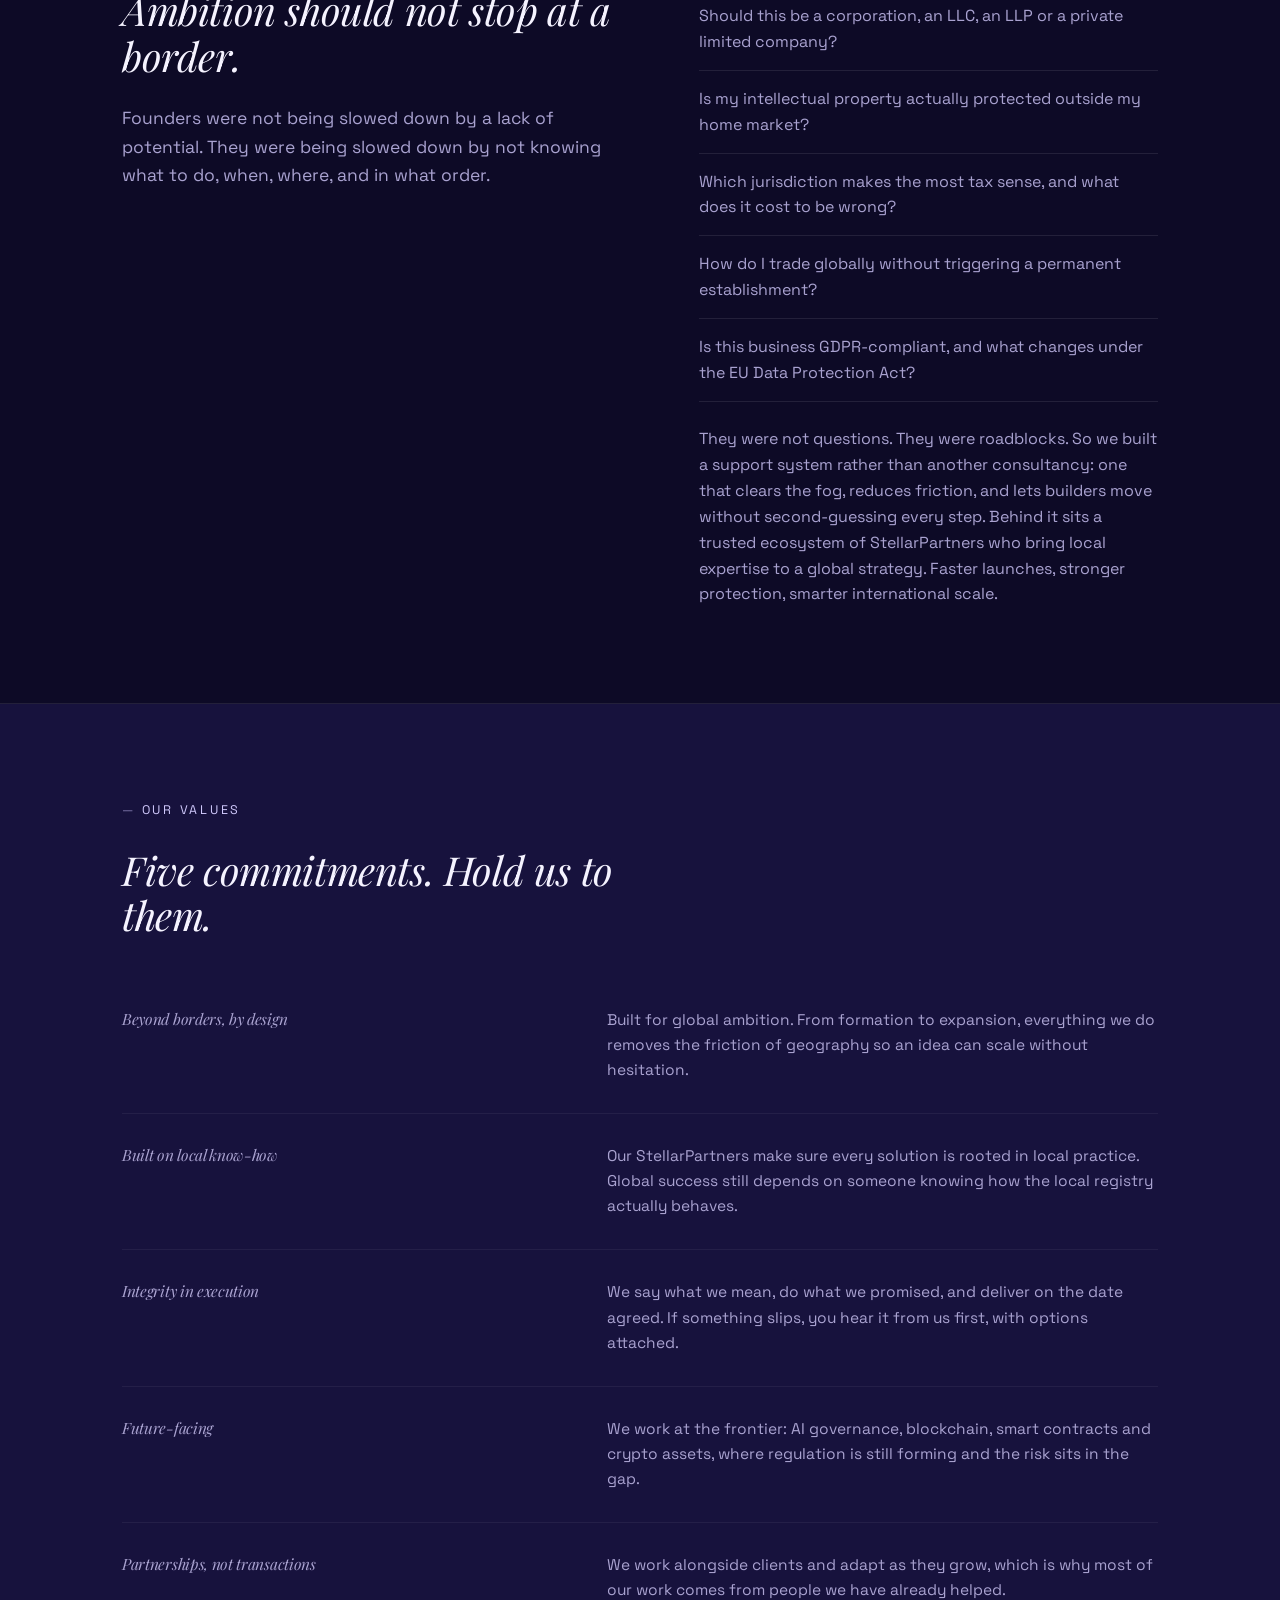
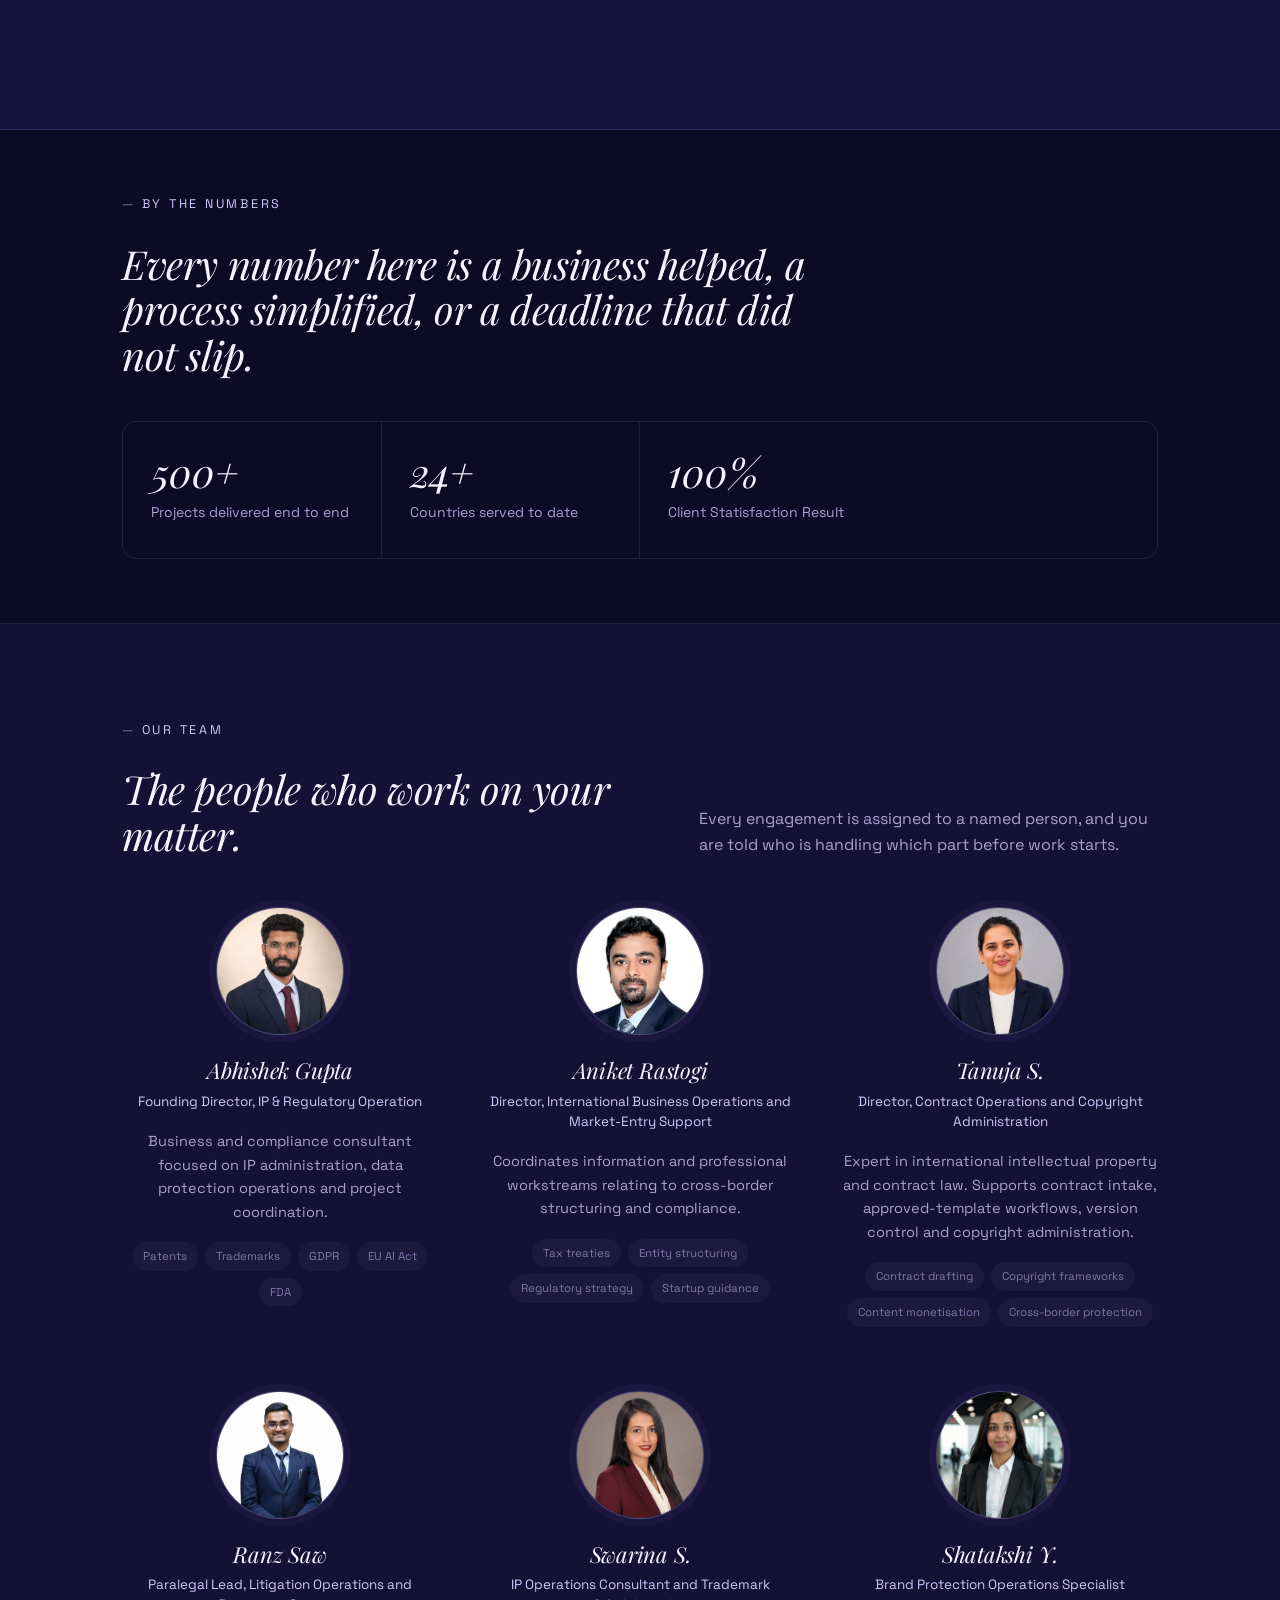
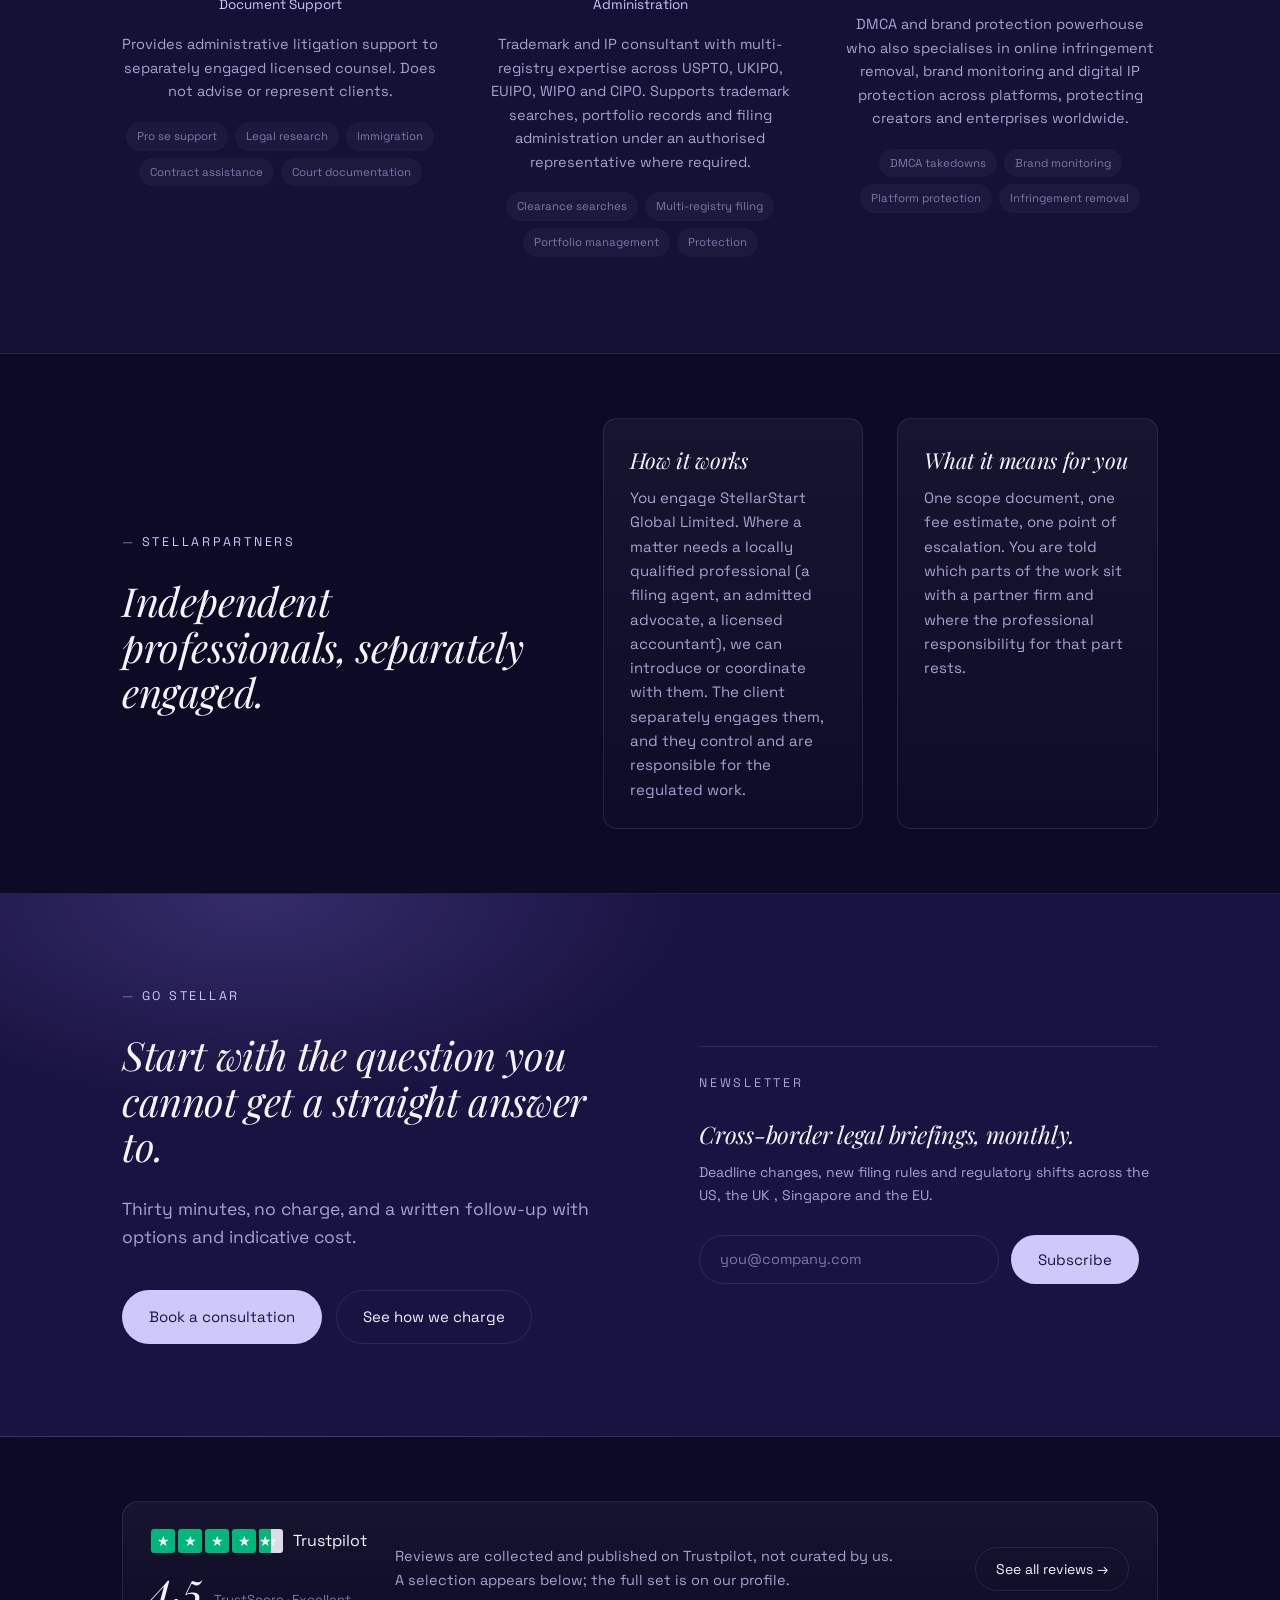
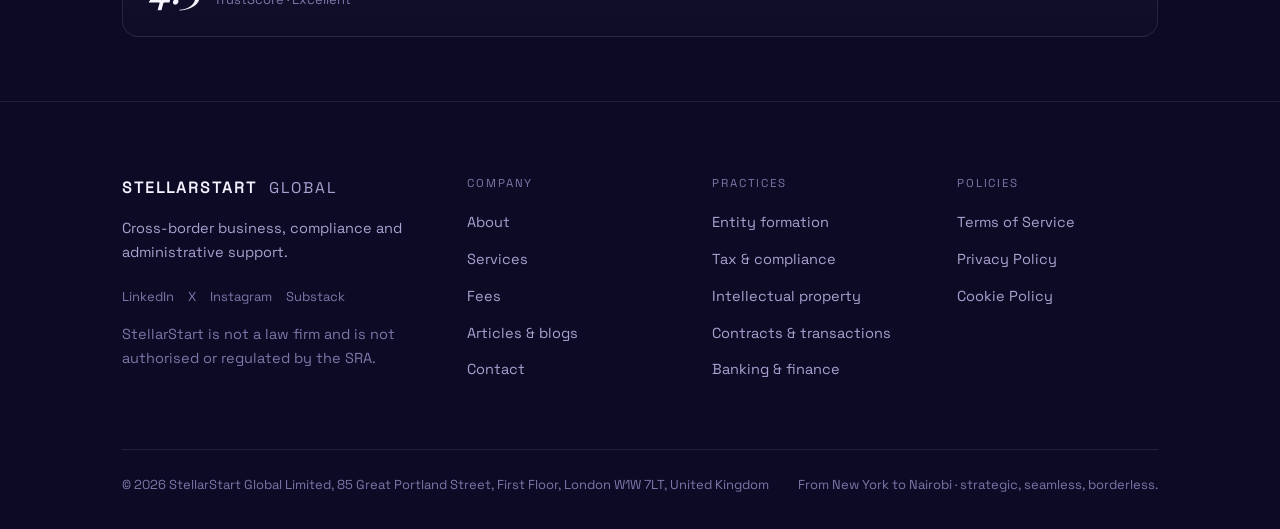
==== commit aa41308e: "Changes done as requested in doc" ====
--- a/about.html
+++ b/about.html
@@ -7,1156 +7,8 @@
 <meta name="description" content="UK-headquartered, serving clients in 24+ countries. StellarStart GLOBAL helps startups, creators and enterprises structure, protect and scale across borders.">
 <link rel="preconnect" href="https://fonts.googleapis.com">
 <link rel="preconnect" href="https://fonts.gstatic.com" crossorigin>
-<link href="https://fonts.googleapis.com/css2?family=Playfair+Display:ital,wght@0,400;0,500;1,400&amp;family=Space+Grotesk:wght@400;500;600&amp;display=swap" rel="stylesheet">
-<style>
-/* ==========================================================================
-   StellarStart GLOBAL — design system
-   Palette, type and layout primitives extracted from the approved homepage
-   layout. Every page loads this one file.
-   ========================================================================== */
-
-:root{
-  /* Surfaces (dark indigo stack, lightest at the top of the page) */
-  --nav:        #241d5e;
-  --hero:       #1e1750;
-  --hero-2:     #191341;
-  --panel:      #141036;
-  --panel-2:    #17123d;
-  --deep:       #0d0a26;
-
-  /* Ink */
-  --text:       #f5f3ff;
-  --muted:      #a9a2d0;
-  --muted-dim:  #7d76a8;
-
-  /* Accent */
-  --accent:     #cfc8fb;
-  --accent-2:   #a99cf5;
-  --accent-ink: #1b1442;
-
-  /* Lines & fills */
-  --line:       rgba(255,255,255,.09);
-  --line-soft:  rgba(255,255,255,.055);
-  --fill:       rgba(255,255,255,.035);
-  --fill-2:     rgba(255,255,255,.06);
-
-  /* Type */
-  --serif: "Playfair Display", "Iowan Old Style", Georgia, "Times New Roman", serif;
-  --sans: "Space Grotesk", -apple-system, BlinkMacSystemFont, "Segoe UI", Helvetica, Arial, sans-serif;
-  --mono: "IBM Plex Mono", ui-monospace, SFMono-Regular, Menlo, Consolas, monospace;
-
-  /* Metrics */
-  --gutter: 52px;
-  --max: 1140px;
-  --radius: 4px;
-}
-
-*,*::before,*::after{ box-sizing:border-box; }
-
-html{ scroll-behavior:smooth; }
-
-body{
-  margin:0;
-  background:var(--deep);
-  color:var(--text);
-  font-family:var(--sans);
-  font-size:16px;
-  line-height:1.62;
-  -webkit-font-smoothing:antialiased;
-  text-rendering:optimizeLegibility;
-}
-
-img,svg,video{ max-width:100%; display:block; }
-a{ color:inherit; text-decoration:none; }
-
-/* --------------------------------------------------------------- layout -- */
-.wrap{ max-width:var(--max); margin:0 auto; padding:0 var(--gutter); }
-.band{ border-bottom:1px solid var(--line); }
-.band--hero{ background:var(--hero); }
-.band--panel{ background:var(--panel); }
-.band--panel2{ background:var(--panel-2); }
-.band--deep{ background:var(--deep); }
-.pad{ padding:96px 0; }
-.pad-sm{ padding:64px 0; }
-.pad-lg{ padding:130px 0; }
-
-.grid{ display:grid; gap:34px; }
-.g2{ grid-template-columns:repeat(2,1fr); }
-.g3{ grid-template-columns:repeat(3,1fr); }
-.g4{ grid-template-columns:repeat(4,1fr); }
-.split{ display:grid; grid-template-columns:1.05fr .95fr; gap:70px; align-items:center; }
-.split--wide{ grid-template-columns:.85fr 1.15fr; }
-
-/* ----------------------------------------------------------------- type -- */
-.eyebrow{
-  font-size:12.5px;
-  letter-spacing:.22em;
-  text-transform:uppercase;
-  color:var(--accent);
-  margin:0 0 26px;
-  font-weight:500;
-}
-.eyebrow::before{ content:"\2014\00a0"; color:var(--muted-dim); }
-.eyebrow--plain::before{ content:none; }
-.eyebrow--muted{ color:var(--muted); }
-
-h1,h2,h3,h4{ font-family:var(--serif); font-weight:400; letter-spacing:-.01em; margin:0; }
-h1{ font-size:clamp(38px,5.2vw,64px); line-height:1.06; }
-h2{ font-size:clamp(28px,3.4vw,40px); line-height:1.14; }
-h3{ font-size:22px; line-height:1.25; }
-h4{ font-size:18px; line-height:1.3; }
-em{ font-style:italic; }
-
-.lede{ font-size:17.5px; color:var(--muted); max-width:52ch; margin:26px 0 0; }
-.lede--tight{ max-width:44ch; }
-p{ margin:0 0 18px; }
-p:last-child{ margin-bottom:0; }
-.body-copy{ color:var(--muted); }
-.body-copy strong{ color:var(--text); font-weight:500; }
-.small{ font-size:14px; }
-.dim{ color:var(--muted-dim); }
-.accent{ color:var(--accent); }
-
-.rule{ height:1px; background:var(--line); border:0; margin:0; }
-
-/* --------------------------------------------------------------- buttons -- */
-.btn{
-  display:inline-flex; align-items:center; gap:9px;
-  font-family:var(--sans); font-size:15px; font-weight:500;
-  padding:14px 26px; border-radius:100px;
-  border:1px solid transparent; cursor:pointer;
-  transition:background .18s ease, border-color .18s ease, color .18s ease, transform .18s ease;
-}
-.btn:hover{ transform:translateY(-1px); }
-.btn--solid{ background:var(--accent); color:var(--accent-ink); }
-.btn--solid:hover{ background:#e3defd; }
-.btn--ghost{ border-color:var(--line); color:var(--text); }
-.btn--ghost:hover{ border-color:rgba(255,255,255,.3); background:var(--fill); }
-.btn--sm{ padding:10px 20px; font-size:14px; }
-.btn-row{ display:flex; flex-wrap:wrap; gap:14px; margin-top:38px; }
-
-.txtlink{
-  display:inline-flex; align-items:center; gap:8px;
-  font-size:14px; color:var(--accent);
-  border-bottom:1px solid rgba(207,200,251,.28);
-  padding-bottom:3px;
-  transition:border-color .18s ease;
-}
-.txtlink:hover{ border-color:var(--accent); }
-
-/* ------------------------------------------------------------------ nav -- */
-.nav{
-  background:var(--nav);
-  border-bottom:1px solid var(--line);
-  position:sticky; top:0; z-index:60;
-}
-.nav__in{
-  max-width:var(--max); margin:0 auto;
-  padding:0 var(--gutter);
-  height:76px;
-  display:flex; align-items:center; justify-content:space-between;
-}
-.logo{
-  display:flex;
-  align-items:center;
-  gap:12px;
-  font-size:15.5px;
-  letter-spacing:.13em;
-}
-
-.logo img{
-  width:38px;          /* Adjust size if needed */
-  height:38px;
-  object-fit:contain;
-  flex-shrink:0;
-}
-
-.logo b{
-  font-weight:600;
-  text-transform:uppercase;
-}
-
-.logo span{
-  color:var(--muted);
-  text-transform:uppercase;
-  font-weight:400;
-}
-
-/* Remove the old glowing dot */
-.logo::before{
-  content:none;
-}
-.nav__links{ display:flex; align-items:center; gap:38px; }
-.nav__links a{ font-size:15px; color:#ded9f7; transition:color .18s ease; }
-.nav__links a:hover,.nav__links a[aria-current="page"]{ color:#fff; }
-.nav__toggle{
-  display:none; background:none; border:1px solid var(--line);
-  border-radius:4px; color:var(--text); padding:7px 11px; cursor:pointer;
-}
-
-/* ----------------------------------------------------------------- hero -- */
-.hero{
-  background:
-    radial-gradient(900px 480px at 12% -12%, rgba(140,124,235,.30), transparent 62%),
-    radial-gradient(700px 420px at 92% 8%, rgba(88,74,178,.20), transparent 60%),
-    var(--hero);
-  border-bottom:1px solid var(--line);
-  padding:104px 0 112px;
-}
-.hero--page{ padding:88px 0 92px; }
-.hero h1{ max-width:19ch; }
-.hero--page h1{ max-width:26ch; }
-
-/* --------------------------------------------------------------- presence -- */
-.presence{ background:var(--hero-2); border-bottom:1px solid var(--line); padding:40px 0 8px; }
-.presence__head{
-  display:flex; align-items:baseline; justify-content:space-between;
-  gap:20px; flex-wrap:wrap; margin-bottom:14px;
-}
-.presence__head .eyebrow{ margin:0; }
-.presence__note{ font-size:13.5px; color:var(--muted-dim); }
-.presence__note b{ color:var(--text); font-weight:500; }
-.map{ position:relative; }
-.map svg{ width:100%; height:auto; overflow:visible; }
-.map__dot{ fill:rgba(255,255,255,.13); }
-.map__pin{ fill:#fff; }
-.map__pin-ring{ fill:none; stroke:rgba(255,255,255,.35); }
-.map__arc{ fill:none; stroke:rgba(207,200,251,.17); stroke-width:.55; }
-.map__arc--minor{ stroke:rgba(255,255,255,.07); stroke-width:.45; }
-.map__pin--minor{ fill:rgba(255,255,255,.5); }
-/* travelling pulse, positioned frame by frame in stellar.js */
-.map__comet{ pointer-events:none; }
-.map__halo{ fill:url(#ssGlow); }
-.map__core{ fill:#fff; }
-.map__tail{ fill:#cfc8fb; }
-.map__ping{
-  fill:none; stroke:rgba(207,200,251,.75); stroke-width:.7;
-  transform-box:fill-box; transform-origin:center;
-  animation:map-ping 4.2s ease-out infinite;
-}
-@keyframes map-ping{
-  0%{ r:3; opacity:.7; }
-  60%{ r:12; opacity:0; }
-  100%{ r:12; opacity:0; }
-}
-@media (prefers-reduced-motion:reduce){
-  .map__ping{ animation:none; opacity:0; }
-  .map__comet{ display:none; }
-}
-
-/* continuous flow along the corridors */
-.map__flow{
-  fill:none; stroke:var(--accent); stroke-width:.5;
-  stroke-dasharray:.7 2.3; stroke-linecap:butt;
-  animation:map-flow 3.2s linear infinite;
-}
-@keyframes map-flow{ to{ stroke-dashoffset:-3; } }
-.map__flow--faint{ stroke:rgba(207,200,251,.28); stroke-width:.4; animation-duration:4.6s; }
-
-/* hero with a video plate behind it */
-.hero--video{ position:relative; overflow:hidden; isolation:isolate; }
-.hero__vid{
-  position:absolute; inset:0; width:100%; height:100%;
-  object-fit:cover; z-index:-2; opacity:.42;
-}
-.hero__scrim{
-  position:absolute; inset:0; z-index:-1;
-  background:
-    linear-gradient(90deg, rgba(30,23,80,.94) 0%, rgba(30,23,80,.72) 45%, rgba(30,23,80,.42) 100%),
-    linear-gradient(180deg, rgba(36,29,94,.85) 0%, rgba(30,23,80,.35) 40%, rgba(13,10,38,.9) 100%);
-}
-@media (max-width:700px){
-  .hero__vid{ opacity:.3; }
-  .hero__scrim{ background:linear-gradient(180deg, rgba(36,29,94,.9), rgba(13,10,38,.94)); }
-}
-@media (prefers-reduced-motion:reduce){
-  .map__flow{ animation:none; }
-  .hero__vid{ display:none; }
-}
-.map__label{
-  font-family:var(--sans); font-size:8.4px; font-weight:600;
-  fill:#fff; letter-spacing:.04em;
-}
-.map__tip{
-  position:absolute; pointer-events:none; opacity:0;
-  transform:translate(-50%,-130%);
-  background:var(--deep); border:1px solid var(--line);
-  padding:9px 13px; border-radius:4px; min-width:150px;
-  transition:opacity .15s ease;
-}
-.map__tip.on{ opacity:1; }
-.map__tip b{ display:block; font-size:13px; }
-.map__tip span{ font-size:11.5px; color:var(--muted); }
-
-/* ---------------------------------------------------------------- stats -- */
-.stats{
-  display:grid; grid-template-columns:repeat(4,1fr);
-  background:var(--deep);
-}
-.stats__cell{
-  padding:34px var(--gutter) 38px;
-  border-right:1px solid var(--line);
-}
-.stats__cell:last-child{ border-right:0; }
-.stats__n{ font-family:var(--serif); font-size:40px; line-height:1; }
-.stats__k{ font-size:14px; color:var(--muted); margin-top:9px; }
-.stats--boxed{ border:1px solid var(--line); background:transparent; }
-.stats--boxed .stats__cell{ padding:30px 28px 34px; }
-
-/* ---------------------------------------------------------------- cards -- */
-.card{
-  border:1px solid var(--line);
-  background:var(--fill);
-  padding:32px 30px 34px;
-  transition:border-color .2s ease, background .2s ease, transform .2s ease;
-}
-.card:hover{ border-color:rgba(255,255,255,.2); background:var(--fill-2); transform:translateY(-2px); }
-.card__no{
-  font-family:var(--serif); font-size:14px; color:var(--accent);
-  letter-spacing:.08em; margin-bottom:18px;
-}
-.card h3{ margin-bottom:12px; }
-.card p{ color:var(--muted); font-size:15px; }
-.card__foot{ margin-top:22px; }
-
-.tag{
-  display:inline-block; font-size:11px; letter-spacing:.14em;
-  text-transform:uppercase; color:var(--accent);
-  border:1px solid rgba(207,200,251,.26);
-  border-radius:100px; padding:4px 12px;
-}
-.tag-row{ display:flex; flex-wrap:wrap; gap:8px; }
-
-/* Feature list with hairline separators */
-.hairlist{ border-top:1px solid var(--line); }
-.hairlist__row{
-  display:grid; grid-template-columns:210px 1fr;
-  gap:40px; padding:30px 0;
-  border-bottom:1px solid var(--line);
-}
-.hairlist__row h3{ font-size:20px; }
-.hairlist__row p{ color:var(--muted); font-size:15px; }
-
-/* ------------------------------------------------------------- portraits -- */
-.person{ border:1px solid var(--line); background:var(--fill); }
-.person__img{
-  aspect-ratio:4/5; background:
-    linear-gradient(160deg, rgba(169,156,245,.22), rgba(255,255,255,.03));
-  display:flex; align-items:flex-end; justify-content:center;
-  color:var(--muted-dim); font-size:12px; letter-spacing:.14em;
-  text-transform:uppercase; padding-bottom:16px;
-}
-.person__body{ padding:22px 24px 26px; }
-.person__body h3{ font-size:19px; }
-.person__role{ font-size:13.5px; color:var(--muted); margin-top:10px; }
-
-/* -------------------------------------------------------------- articles -- */
-.feature{
-  display:grid; grid-template-columns:1.15fr .85fr; gap:56px;
-  border:1px solid var(--line); background:var(--fill); padding:44px;
-}
-.article{
-  border-top:1px solid var(--line);
-  padding:30px 0;
-  display:grid; grid-template-columns:120px 1fr 140px; gap:34px; align-items:start;
-}
-.article:last-child{ border-bottom:1px solid var(--line); }
-.article__date{ font-size:13px; color:var(--muted-dim); padding-top:4px; }
-.article h3{ font-size:21px; margin-bottom:10px; }
-.article p{ color:var(--muted); font-size:14.5px; margin:0; }
-.article__cta{ text-align:right; padding-top:5px; }
-
-/* ---------------------------------------------------------------- filter -- */
-.toolbar{
-  display:flex; flex-wrap:wrap; gap:12px; align-items:center;
-  justify-content:space-between; padding:24px 0 26px;
-  border-bottom:1px solid var(--line);
-}
-.chips{ display:flex; flex-wrap:wrap; gap:8px; }
-.chip{
-  font-family:var(--sans); font-size:13px; color:var(--muted);
-  background:transparent; border:1px solid var(--line);
-  border-radius:100px; padding:8px 17px; cursor:pointer;
-  transition:all .18s ease;
-}
-.chip:hover{ color:var(--text); border-color:rgba(255,255,255,.26); }
-.chip[aria-pressed="true"]{ background:var(--accent); border-color:var(--accent); color:var(--accent-ink); }
-.search{
-  display:flex; align-items:center; gap:10px;
-  border:1px solid var(--line); border-radius:100px; padding:9px 18px;
-  min-width:250px;
-}
-.search input{
-  background:none; border:0; outline:0; color:var(--text);
-  font-family:var(--sans); font-size:14px; width:100%;
-}
-.search input::placeholder{ color:var(--muted-dim); }
-.empty{ padding:70px 0; text-align:center; color:var(--muted-dim); }
-
-/* ----------------------------------------------------------------- table -- */
-.table{ width:100%; border-collapse:collapse; font-size:15px; }
-.table th{
-  text-align:left; font-family:var(--sans); font-weight:500;
-  font-size:11.5px; letter-spacing:.16em; text-transform:uppercase;
-  color:var(--muted-dim); padding:0 18px 14px 0;
-  border-bottom:1px solid var(--line);
-}
-.table td{
-  padding:19px 18px 19px 0; border-bottom:1px solid var(--line);
-  color:var(--muted); vertical-align:top;
-}
-.table td:first-child{ color:var(--text); }
-.table td b{ color:var(--text); font-weight:500; }
-
-/* ------------------------------------------------------------ legal docs -- */
-.doc{ display:grid; grid-template-columns:250px 1fr; gap:70px; align-items:start; }
-.toc{ position:sticky; top:110px; border-left:1px solid var(--line); padding-left:22px; }
-.toc p{ font-size:11.5px; letter-spacing:.16em; text-transform:uppercase; color:var(--muted-dim); margin-bottom:16px; }
-.toc a{ display:block; font-size:14px; color:var(--muted); padding:6px 0; transition:color .16s ease; }
-.toc a:hover{ color:var(--accent); }
-.doc__body{ max-width:70ch; }
-.doc__body h2{ font-size:26px; margin:52px 0 16px; scroll-margin-top:110px; }
-.doc__body h2:first-child{ margin-top:0; }
-.doc__body h3{ font-size:17px; margin:28px 0 10px; font-family:var(--sans); font-weight:600; }
-.doc__body p,.doc__body li{ color:var(--muted); font-size:15.5px; }
-.doc__body ul,.doc__body ol{ padding-left:22px; margin:0 0 18px; }
-.doc__body li{ margin-bottom:9px; }
-.doc__body a{ color:var(--accent); border-bottom:1px solid rgba(207,200,251,.3); }
-.notice{
-  border:1px solid rgba(207,200,251,.28);
-  background:rgba(169,156,245,.07);
-  padding:20px 22px; font-size:14.5px; color:var(--muted);
-}
-.notice b{ color:var(--text); }
-
-/* ------------------------------------------------------------------- CTA -- */
-.cta{
-  background:
-    radial-gradient(700px 340px at 20% 0%, rgba(140,124,235,.24), transparent 62%),
-    var(--hero-2);
-  border-bottom:1px solid var(--line);
-  padding:92px 0;
-}
-.cta h2{ max-width:22ch; }
-
-.subscribe{ display:flex; gap:12px; margin-top:28px; max-width:440px; }
-.subscribe input{
-  flex:1; background:transparent; border:1px solid var(--line);
-  border-radius:100px; padding:13px 20px; color:var(--text);
-  font-family:var(--sans); font-size:14.5px; outline:0;
-}
-.subscribe input:focus{ border-color:rgba(207,200,251,.5); }
-.subscribe input::placeholder{ color:var(--muted-dim); }
-
-/* ---------------------------------------------------------------- footer -- */
-.foot{ background:var(--deep); padding:74px 0 34px; }
-.foot__top{ display:grid; grid-template-columns:1.5fr 1fr 1fr 1fr; gap:44px; }
-.foot h4{ font-family:var(--sans); font-size:11.5px; letter-spacing:.16em; text-transform:uppercase; color:var(--muted-dim); margin-bottom:18px; }
-.foot ul{ list-style:none; margin:0; padding:0; }
-.foot li{ margin-bottom:11px; }
-.foot li a{ font-size:14.5px; color:var(--muted); transition:color .16s ease; }
-.foot li a:hover{ color:var(--text); }
-.foot__blurb{ font-size:14.5px; color:var(--muted); max-width:36ch; margin-top:16px; }
-.foot__social{ display:flex; gap:14px; margin-top:22px; }
-.foot__social a{ font-size:13px; color:var(--muted-dim); }
-.foot__social a:hover{ color:var(--accent); }
-.foot__bar{
-  margin-top:56px; padding-top:24px; border-top:1px solid var(--line);
-  display:flex; justify-content:space-between; gap:20px; flex-wrap:wrap;
-  font-size:13px; color:var(--muted-dim);
-}
-
-/* ==========================================================================
-   REASONS  —  one grid, one baseline. Numeral column right-aligned so the
-   figures and the copy share a single clean gutter.
-   ========================================================================== */
-.reasons{ max-width:900px; }
-.reason{
-  display:grid; grid-template-columns:104px minmax(0,1fr);
-  gap:0 40px; align-items:start;
-  padding:36px 0 38px; border-top:1px solid var(--line-soft);
-}
-.reason:first-child{ border-top:0; padding-top:0; }
-.reason__n{
-  font-family:var(--serif); font-size:52px; line-height:1;
-  text-align:right; margin-top:-6px;
-  color:transparent; -webkit-text-stroke:1px rgba(207,200,251,.34);
-  letter-spacing:-.03em; user-select:none;
-  transition:-webkit-text-stroke-color .3s ease;
-}
-.reason:hover .reason__n{ -webkit-text-stroke-color:rgba(207,200,251,.7); }
-.reason__mark{ display:none; }
-.reason h3{ font-size:27px; line-height:1.2; letter-spacing:-.015em; }
-.reason__pull{
-  font-family:var(--serif); font-style:italic; font-size:18px;
-  color:var(--accent); opacity:.8; margin:8px 0 14px;
-}
-.reason p{ color:var(--muted); font-size:16px; max-width:62ch; }
-
-/* ==========================================================================
-   DOSSIER  —  practices. Rounded, level, quiet colour.
-   ========================================================================== */
-.dossier{
-  display:grid; grid-template-columns:290px 1fr;
-  border:1px solid var(--line); border-radius:16px; overflow:hidden;
-  background:linear-gradient(180deg, rgba(255,255,255,.04), rgba(255,255,255,.015));
-  box-shadow:0 24px 60px -40px rgba(0,0,0,.85);
-}
-.dossier__tabs{ border-right:1px solid var(--line); padding:10px; background:rgba(0,0,0,.14); }
-.tab{
-  position:relative; display:block; width:100%; text-align:left; cursor:pointer;
-  background:none; border:0; border-radius:11px;
-  padding:15px 18px; margin-bottom:2px; color:var(--muted);
-  font-family:var(--sans); font-size:15px; font-weight:500; line-height:1.35;
-  letter-spacing:-.01em;
-  transition:background .2s ease, color .2s ease;
-}
-.tab .code{
-  display:block; font-family:var(--sans); font-size:10.5px; font-weight:600;
-  letter-spacing:.2em; color:var(--muted-dim); margin-bottom:5px;
-}
-.tab:hover{ color:var(--text); background:rgba(255,255,255,.05); }
-.tab[aria-selected="true"]{ background:rgba(169,156,245,.16); color:#fff; }
-.tab[aria-selected="true"] .code{ color:var(--accent); }
-.dossier__panel{ padding:38px 40px 40px; }
-.dossier__panel[hidden]{ display:none; }
-.dossier__top{
-  display:flex; align-items:center; justify-content:space-between; gap:24px;
-  margin-bottom:18px;
-}
-.dossier__panel h3{ font-size:28px; max-width:20ch; letter-spacing:-.015em; }
-.stamp{
-  flex:none; border-radius:100px;
-  background:rgba(169,156,245,.14); border:1px solid rgba(207,200,251,.28);
-  color:var(--accent); font-family:var(--sans); font-size:10.5px; font-weight:600;
-  letter-spacing:.16em; padding:7px 15px; white-space:nowrap;
-}
-.dossier__panel p{ color:var(--muted); font-size:15.5px; max-width:66ch; }
-.meta{
-  display:grid; grid-template-columns:repeat(3,1fr); gap:26px;
-  border-top:1px solid var(--line); border-bottom:1px solid var(--line);
-  padding:22px 0; margin:26px 0 24px;
-}
-.meta dt{
-  font-family:var(--sans); font-size:10.5px; font-weight:600; letter-spacing:.17em;
-  text-transform:uppercase; color:var(--muted-dim); margin-bottom:8px;
-}
-.meta dd{ margin:0; font-size:14.5px; color:var(--text); line-height:1.5; }
-.subs{ display:flex; flex-wrap:wrap; gap:8px; margin:0 0 28px; padding:0; list-style:none; }
-.subs li{
-  font-size:12.5px; color:var(--muted);
-  background:rgba(255,255,255,.045); border:1px solid rgba(255,255,255,.07);
-  border-radius:100px; padding:7px 14px;
-}
-
-/* ==========================================================================
-   CREW  —  circular portrait, the person underneath it
-   ========================================================================== */
-.crew{ display:grid; grid-template-columns:repeat(3,1fr); gap:64px 44px; }
-.crew__p{ text-align:center; }
-.crew__dp{
-  width:128px; height:128px; margin:0 auto 22px;
-  border-radius:50%; display:grid; place-items:center; overflow:hidden;
-  background:radial-gradient(120% 120% at 30% 18%, rgba(169,156,245,.32), rgba(255,255,255,.03));
-  border:1px solid rgba(255,255,255,.14);
-  box-shadow:0 0 0 7px rgba(169,156,245,.05);
-  transition:box-shadow .3s ease, border-color .3s ease, transform .3s ease;
-}
-.crew__p:hover .crew__dp{
-  box-shadow:0 0 0 11px rgba(169,156,245,.1);
-  border-color:rgba(207,200,251,.4); transform:translateY(-3px);
-}
-.crew__dp img{ width:100%; height:100%; object-fit:cover; }
-.crew__dp span{ font-family:var(--serif); font-size:34px; color:#efeaff; letter-spacing:.03em; }
-.crew__name{ font-family:var(--serif); font-size:22px; line-height:1.2; }
-.crew__role{ color:var(--accent); font-size:13.5px; margin-top:8px; line-height:1.5; }
-.crew__where{
-  font-size:11px; letter-spacing:.15em; text-transform:uppercase;
-  color:var(--muted-dim); margin-top:9px;
-}
-.crew__bio{ color:var(--muted); font-size:14.5px; margin-top:16px; }
-.crew__subs{
-  margin:14px 0 0; padding:0; list-style:none;
-  display:flex; flex-wrap:wrap; justify-content:center; gap:7px;
-}
-.crew__subs li{
-  font-size:11.5px; color:var(--muted-dim);
-  background:rgba(255,255,255,.04); border-radius:100px; padding:5px 11px;
-}
-.crew__stats{
-  display:flex; justify-content:center; margin-top:20px;
-  border-top:1px solid var(--line); padding-top:16px;
-}
-.crew__stat{ flex:1; }
-.crew__stat + .crew__stat{ border-left:1px solid var(--line); }
-.crew__stat b{ display:block; font-family:var(--serif); font-size:20px; font-weight:400; }
-.crew__stat span{
-  display:block; font-size:9.5px; letter-spacing:.15em; text-transform:uppercase;
-  color:var(--muted-dim); margin-top:4px;
-}
-.crew__p .txtlink{ margin-top:18px; }
-
-/* ------------------------------------------------------------ responsive -- */
-@media (max-width:1000px){
-  :root{ --gutter:32px; }
-  .split,.split--wide,.g3,.g4,.feature,.doc{ grid-template-columns:1fr; gap:36px; }
-  .stats{ grid-template-columns:repeat(2,1fr); }
-  .stats__cell{ border-bottom:1px solid var(--line); }
-  .stats__cell:nth-child(2n){ border-right:0; }
-  .foot__top{ grid-template-columns:1fr 1fr; }
-  .toc{ position:static; }
-  .hairlist__row{ grid-template-columns:1fr; gap:12px; }
-  .article{ grid-template-columns:1fr; gap:12px; }
-  .article__cta{ text-align:left; }
-
-  .reason{ grid-template-columns:72px minmax(0,1fr); gap:0 24px; }
-  .reason__n{ font-size:42px; }
-  .dossier{ grid-template-columns:1fr; }
-  .dossier__tabs{
-    border-right:0; border-bottom:1px solid var(--line);
-    display:flex; overflow-x:auto; scrollbar-width:none;
-  }
-  .dossier__tabs::-webkit-scrollbar{ display:none; }
-  .tab{ border-bottom:0; border-right:1px solid var(--line-soft); white-space:nowrap; min-width:180px; }
-  .tab[aria-selected="true"]::before{ left:0; right:0; top:auto; bottom:0; width:auto; height:2px; }
-  .dossier__panel{ padding:30px 26px 34px; }
-  .meta{ grid-template-columns:1fr; gap:16px; }
-
-  .crew{ grid-template-columns:repeat(2,1fr); gap:48px 32px; }
-}
-@media (max-width:700px){
-  .reason{ grid-template-columns:1fr; gap:10px; }
-  .reason__n{ text-align:left; font-size:40px; margin-top:0; }
-  .reason h3{ font-size:23px; }
-  .crew{ grid-template-columns:1fr; gap:52px; }
-}
-@media (max-width:700px){
-  :root{ --gutter:22px; }
-  .nav__links{
-    display:none; position:absolute; top:76px; left:0; right:0;
-    background:var(--nav); border-bottom:1px solid var(--line);
-    flex-direction:column; align-items:flex-start; gap:0; padding:10px 22px 22px;
-  }
-  .nav__links.open{ display:flex; }
-  .nav__links a{ padding:12px 0; width:100%; border-bottom:1px solid var(--line-soft); }
-  .nav__toggle{ display:block; }
-  .g2{ grid-template-columns:1fr; }
-  .pad,.pad-lg{ padding:66px 0; }
-  .hero{ padding:70px 0 76px; }
-  .feature{ padding:28px; }
-  .stats{ grid-template-columns:1fr; }
-  .stats__cell{ border-right:0; }
-  .foot__top{ grid-template-columns:1fr; }
-}
-
-/* ==========================================================================
-   PROOF  —  replaces the old reasons list. Evidence, not adjectives.
-   ========================================================================== */
-.proof__head{
-  display:grid; grid-template-columns:1.05fr .95fr; gap:60px;
-  align-items:end; margin-bottom:56px;
-}
-.proof__head h2{ max-width:14ch; }
-.proof__note{ margin:0; color:var(--muted); font-size:15px; max-width:46ch; }
-
-.proof__grid{ display:grid; grid-template-columns:repeat(3,1fr); gap:16px; }
-.proof__tile{
-  border:1px solid var(--line); border-radius:14px;
-  background:linear-gradient(180deg, rgba(255,255,255,.045), rgba(255,255,255,.012));
-  padding:30px 28px 26px;
-  transition:border-color .3s ease, transform .3s ease, background .3s ease;
-}
-.proof__tile:hover{
-  border-color:rgba(207,200,251,.34); transform:translateY(-3px);
-  background:linear-gradient(180deg, rgba(169,156,245,.12), rgba(255,255,255,.02));
-}
-.proof__n{
-  display:block; font-family:var(--serif); font-weight:400;
-  font-size:clamp(38px,4.4vw,52px); line-height:1; letter-spacing:-.02em;
-  font-variant-numeric:tabular-nums;
-}
-.proof__tile span{
-  display:block; margin-top:12px; font-size:13px;
-  letter-spacing:.02em; color:var(--muted);
-}
-
-.proof__lines{
-  display:grid; grid-template-columns:repeat(3,1fr); gap:36px;
-  margin-top:52px; padding-top:34px; border-top:1px solid var(--line);
-}
-.proof__lines p{
-  margin:0; font-family:var(--serif); font-size:21px; line-height:1.3;
-  color:var(--text); max-width:20ch;
-}
-
-/* scroll reveal */
-[data-reveal]{ opacity:0; transform:translateY(18px); }
-[data-reveal].in{
-  opacity:1; transform:none;
-  transition:opacity .7s cubic-bezier(.2,.7,.3,1), transform .7s cubic-bezier(.2,.7,.3,1);
-}
-@media (prefers-reduced-motion:reduce){
-  [data-reveal]{ opacity:1; transform:none; }
-}
-@media (max-width:1000px){
-  .proof__head{ grid-template-columns:1fr; gap:24px; align-items:start; }
-  .proof__grid{ grid-template-columns:repeat(2,1fr); }
-  .proof__lines{ grid-template-columns:1fr; gap:20px; }
-}
-@media (max-width:700px){
-  .proof__grid{ grid-template-columns:1fr 1fr; gap:12px; }
-  .proof__tile{ padding:22px 20px 20px; }
-}
-
-/* ==========================================================================
-   V2 BASELINE  —  applied site-wide: rounded, level, soft, no numerals
-   ========================================================================== */
-.card{
-  border:1px solid var(--line); border-radius:14px;
-  background:linear-gradient(180deg, rgba(255,255,255,.045), rgba(255,255,255,.012));
-  padding:28px 26px 26px;
-  transition:border-color .3s ease, transform .3s ease, background .3s ease;
-}
-.card:hover{
-  border-color:rgba(207,200,251,.32); transform:translateY(-3px);
-  background:linear-gradient(180deg, rgba(169,156,245,.11), rgba(255,255,255,.02));
-}
-.card h3{ margin-bottom:12px; letter-spacing:-.015em; }
-.card p{ color:var(--muted); font-size:15px; }
-.card__no{ display:none; }
-
-.tag{
-  display:inline-block; font-size:11.5px; letter-spacing:.09em;
-  text-transform:uppercase; color:var(--accent);
-  background:rgba(169,156,245,.13); border:1px solid rgba(207,200,251,.24);
-  border-radius:100px; padding:5px 13px;
-}
-.chip{ border-radius:100px; }
-.search{ border-radius:100px; }
-.notice{ border-radius:12px; }
-.stats--boxed{ border-radius:14px; overflow:hidden; }
-.feature{ border-radius:16px; }
-.person{ border-radius:14px; overflow:hidden; }
-
-/* hairline list used on About and elsewhere: no numerals, tighter copy */
-.hairlist__row{ grid-template-columns:270px 1fr; }
-.hairlist__row .card__no{ display:none; }
-
-/* ==========================================================================
-   SERVICES PAGE
-   ========================================================================== */
-.packs{ display:grid; grid-template-columns:repeat(3,1fr); gap:16px; }
-.pack{
-  border:1px solid var(--line); border-radius:14px;
-  background:linear-gradient(180deg, rgba(255,255,255,.045), rgba(255,255,255,.012));
-  padding:26px 24px 24px; display:flex; flex-direction:column;
-  transition:border-color .3s ease, transform .3s ease, background .3s ease;
-}
-.pack:hover{
-  border-color:rgba(207,200,251,.32); transform:translateY(-3px);
-  background:linear-gradient(180deg, rgba(169,156,245,.11), rgba(255,255,255,.02));
-}
-.pack h3{ font-size:20px; letter-spacing:-.015em; }
-.pack p{ color:var(--muted); font-size:14.5px; margin:12px 0 0; flex:1; }
-.pack__meta{
-  margin-top:18px; font-size:12px; letter-spacing:.05em; color:var(--accent);
-  background:rgba(169,156,245,.13); border:1px solid rgba(207,200,251,.24);
-  border-radius:100px; padding:6px 13px; align-self:flex-start;
-}
-
-.filters{
-  display:grid; grid-template-columns:1.3fr 1fr 1fr 1fr auto;
-  gap:12px; align-items:center;
-  padding:18px; border:1px solid var(--line); border-radius:14px;
-  background:rgba(0,0,0,.16);
-}
-.filters input,.filters select{
-  width:100%; background:rgba(255,255,255,.04); border:1px solid var(--line);
-  border-radius:100px; padding:11px 17px; color:var(--text);
-  font-family:var(--sans); font-size:14px; outline:0; appearance:none;
-}
-.filters select option{ background:#141036; color:var(--text); }
-.filters input:focus,.filters select:focus{ border-color:rgba(207,200,251,.5); }
-.filters button{
-  background:none; border:1px solid var(--line); border-radius:100px;
-  color:var(--muted); font-family:var(--sans); font-size:13.5px;
-  padding:11px 20px; cursor:pointer; transition:all .2s ease; white-space:nowrap;
-}
-.filters button:hover{ color:var(--text); border-color:rgba(255,255,255,.3); }
-.resultline{ font-size:13.5px; color:var(--muted-dim); padding:20px 0 8px; }
-.resultline b{ color:var(--accent); }
-
-.area{ border-bottom:1px solid var(--line); }
-.area:first-of-type{ border-top:1px solid var(--line); }
-.area__hd{
-  width:100%; background:none; border:0; cursor:pointer; text-align:left;
-  display:grid; grid-template-columns:1fr auto auto; gap:26px; align-items:center;
-  padding:26px 4px; color:inherit; font-family:inherit;
-  transition:padding-left .25s ease;
-}
-.area__hd:hover{ padding-left:12px; }
-.area__t{ font-family:var(--serif); font-size:24px; letter-spacing:-.015em; }
-.area__s{ display:block; font-family:var(--sans); font-size:14px; color:var(--muted); margin-top:7px; }
-.area__c{ font-size:13px; color:var(--muted-dim); white-space:nowrap; }
-.area__c b{ color:var(--accent); font-weight:500; }
-.area__k{
-  width:30px; height:30px; border-radius:50%; border:1px solid var(--line);
-  display:grid; place-items:center; color:var(--muted); font-size:17px; line-height:1;
-  transition:transform .3s ease, border-color .3s ease, color .3s ease;
-}
-.area__hd[aria-expanded="true"] .area__k{ transform:rotate(45deg); border-color:rgba(207,200,251,.45); color:var(--accent); }
-.area__bd{ display:grid; grid-template-columns:1fr 1fr; gap:14px; padding:6px 0 34px; }
-.area__bd[hidden]{ display:none; }
-
-.svc{
-  border:1px solid var(--line); border-radius:14px;
-  background:linear-gradient(180deg, rgba(255,255,255,.04), rgba(255,255,255,.01));
-  padding:24px 24px 22px;
-  transition:border-color .3s ease, background .3s ease;
-}
-.svc:hover{ border-color:rgba(207,200,251,.3); background:linear-gradient(180deg, rgba(169,156,245,.1), rgba(255,255,255,.02)); }
-.svc h4{ font-family:var(--serif); font-size:19px; line-height:1.25; letter-spacing:-.01em; }
-.svc__brief{ color:var(--muted); font-size:14.5px; margin:12px 0 0; }
-.svc__eg{ color:var(--muted-dim); font-size:13px; margin:12px 0 0; }
-.svc__meta{ display:flex; flex-wrap:wrap; gap:7px; margin:16px 0 0; }
-.svc__fee{
-  font-size:11.5px; letter-spacing:.08em; color:var(--accent);
-  background:rgba(169,156,245,.14); border:1px solid rgba(207,200,251,.24);
-  border-radius:100px; padding:5px 12px;
-}
-.svc__jur{
-  font-size:11.5px; color:var(--muted-dim);
-  background:rgba(255,255,255,.04); border:1px solid rgba(255,255,255,.07);
-  border-radius:100px; padding:5px 12px;
-}
-
-.sectors{ display:grid; grid-template-columns:repeat(3,1fr); gap:14px; }
-.sector{
-  border:1px solid var(--line); border-radius:14px; padding:22px 22px 20px;
-  background:linear-gradient(180deg, rgba(255,255,255,.04), rgba(255,255,255,.01));
-  cursor:pointer; text-align:left; font-family:inherit; color:inherit;
-  transition:border-color .3s ease, transform .3s ease, background .3s ease;
-}
-.sector:hover{
-  border-color:rgba(207,200,251,.32); transform:translateY(-3px);
-  background:linear-gradient(180deg, rgba(169,156,245,.11), rgba(255,255,255,.02));
-}
-.sector b{ display:block; font-family:var(--serif); font-size:18px; font-weight:400; letter-spacing:-.01em; }
-.sector span{ display:block; font-size:13.5px; color:var(--muted); margin-top:9px; }
-.sector i{ display:block; font-style:normal; font-size:12.5px; color:var(--accent); margin-top:14px; }
-
-.views{
-  display:flex; gap:6px; margin-bottom:22px;
-  border-bottom:1px solid var(--line);
-}
-.view{
-  background:none; border:0; border-bottom:2px solid transparent;
-  color:var(--muted); font-family:var(--sans); font-size:15px; font-weight:500;
-  padding:12px 18px; margin-bottom:-1px; cursor:pointer;
-  transition:color .2s ease, border-color .2s ease;
-}
-.view:hover{ color:var(--text); }
-.view[aria-selected="true"]{ color:var(--text); border-bottom-color:var(--accent); }
-
-.regions{ display:grid; gap:44px; }
-.region h3{
-  display:flex; align-items:baseline; justify-content:space-between; gap:20px;
-  font-family:var(--sans); font-size:13px; font-weight:600;
-  letter-spacing:.2em; text-transform:uppercase; color:var(--text);
-  padding-bottom:16px; border-bottom:1px solid var(--line); margin-bottom:22px;
-}
-.region h3 span{
-  font-size:13px; font-weight:400; letter-spacing:0; text-transform:none;
-  color:var(--muted-dim);
-}
-.jurs{ display:grid; grid-template-columns:repeat(3,1fr); gap:14px; }
-.jur{
-  border:1px solid var(--line); border-radius:14px; padding:20px 22px;
-  background:linear-gradient(180deg, rgba(255,255,255,.04), rgba(255,255,255,.01));
-  color:var(--text); font-family:var(--sans); text-align:left; cursor:pointer; width:100%;
-  transition:border-color .3s ease, transform .3s ease, background .3s ease;
-}
-.jur:hover{
-  border-color:rgba(207,200,251,.3); transform:translateY(-3px);
-  background:linear-gradient(180deg, rgba(169,156,245,.1), rgba(255,255,255,.02));
-}
-.jur b{ display:block; font-family:var(--serif); font-size:19px; font-weight:400; letter-spacing:-.01em; }
-.jur span{ display:block; font-size:13.5px; color:var(--muted); margin-top:8px; }
-
-@media (max-width:1000px){
-  .packs,.sectors{ grid-template-columns:repeat(2,1fr); }
-  .filters{ grid-template-columns:1fr 1fr; }
-  .area__bd{ grid-template-columns:1fr; }
-  .jurs{ grid-template-columns:repeat(2,1fr); }
-  .area__hd{ grid-template-columns:1fr auto; gap:16px; }
-  .area__c{ grid-column:1; }
-}
-@media (max-width:700px){
-  .packs,.sectors,.filters,.jurs{ grid-template-columns:1fr; }
-  .views{ overflow-x:auto; }
-  .view{ white-space:nowrap; }
-  .area__t{ font-size:20px; }
-}
-
-/* ==========================================================================
-   V3  —  booking button, site search, modals, calculator, reviews
-   ========================================================================== */
-
-/* ---------------------------------------------------- floating booking --- */
-.book{
-  position:fixed; right:24px; bottom:24px; z-index:80;
-  display:inline-flex; align-items:center; gap:10px;
-  background:var(--accent); color:var(--accent-ink);
-  font-family:var(--sans); font-size:15px; font-weight:500;
-  padding:15px 24px; border-radius:100px; border:0;
-  box-shadow:0 16px 40px -12px rgba(0,0,0,.7), 0 0 0 1px rgba(255,255,255,.08);
-  transition:transform .25s ease, background .25s ease, box-shadow .25s ease;
-}
-.book:hover{ transform:translateY(-3px); background:#e3defd; box-shadow:0 22px 50px -14px rgba(0,0,0,.8); }
-.book::before{
-  content:""; width:8px; height:8px; border-radius:50%;
-  background:#22a06b; box-shadow:0 0 0 3px rgba(34,160,107,.25);
-}
-.book span{ white-space:nowrap; }
-@media (max-width:700px){
-  .book{ right:14px; bottom:14px; padding:13px 20px; font-size:14px; }
-}
-
-/* ------------------------------------------------------- hero on video --- */
-.hero--video{ background:none; }
-.hero--video .hero__vid{ opacity:1; }
-.hero--video .hero__scrim{
-  background:linear-gradient(180deg, rgba(13,10,38,.34) 0%, rgba(13,10,38,.12) 45%, rgba(13,10,38,.55) 100%);
-}
-.hero--video h1,
-.hero--video .eyebrow,
-.hero--video .lede{ text-shadow:0 2px 24px rgba(8,6,26,.85), 0 1px 4px rgba(8,6,26,.7); }
-.hero--video .lede{ color:#efecff; }
-.hero--video .eyebrow{ color:#fff; }
-.hero--video .btn--ghost{ border-color:rgba(255,255,255,.5); background:rgba(13,10,38,.28); backdrop-filter:blur(2px); }
-@media (max-width:700px){
-  .hero--video .hero__scrim{ background:linear-gradient(180deg, rgba(13,10,38,.5), rgba(13,10,38,.72)); }
-}
-
-/* --------------------------------------------------------- site search --- */
-.sitesearch{ position:relative; max-width:560px; margin:34px 0 0; z-index:30; }
-.hero--page .sitesearch{ margin-top:28px; }
-.sitesearch__in{
-  display:flex; align-items:center; gap:12px;
-  background:rgba(13,10,38,.5); border:1px solid rgba(255,255,255,.22);
-  border-radius:100px; padding:14px 20px; backdrop-filter:blur(6px);
-}
-.sitesearch__in:focus-within{ border-color:rgba(207,200,251,.65); }
-.sitesearch input{
-  flex:1; background:none; border:0; outline:0; color:#fff;
-  font-family:var(--sans); font-size:15px;
-}
-.sitesearch input::placeholder{ color:rgba(255,255,255,.6); }
-.sitesearch button{
-  background:var(--accent); color:var(--accent-ink); border:0; border-radius:100px;
-  font-family:var(--sans); font-size:14px; font-weight:500; padding:9px 18px; cursor:pointer;
-}
-.sitesearch__out{
-  position:absolute; left:0; right:0; top:calc(100% + 10px); z-index:40;
-  background:#141036; border:1px solid var(--line); border-radius:14px;
-  box-shadow:0 30px 70px -30px rgba(0,0,0,.9); overflow:hidden; display:none;
-}
-.sitesearch__out.on{ display:block; }
-.sitesearch__out a{
-  display:block; padding:13px 18px; border-bottom:1px solid var(--line-soft);
-  transition:background .18s ease;
-}
-.sitesearch__out a:last-child{ border-bottom:0; }
-.sitesearch__out a:hover{ background:rgba(169,156,245,.12); }
-.sitesearch__out b{ display:block; font-size:14.5px; font-weight:500; }
-.sitesearch__out span{ display:block; font-size:12.5px; color:var(--muted-dim); margin-top:3px; }
-.sitesearch__none{ padding:16px 18px; font-size:13.5px; color:var(--muted-dim); }
-
-/* --------------------------------------------------------------- modal --- */
-.modal{
-  position:fixed; inset:0; z-index:90; display:none;
-  align-items:center; justify-content:center; padding:28px;
-  background:rgba(6,4,20,.72); backdrop-filter:blur(4px);
-}
-.modal.on{ display:flex; }
-.modal__box{
-  width:min(880px,100%); max-height:82vh; overflow:auto;
-  background:#141036; border:1px solid var(--line); border-radius:18px;
-  box-shadow:0 40px 90px -40px rgba(0,0,0,.95);
-}
-.modal__hd{
-  position:sticky; top:0; background:#141036; z-index:2;
-  display:flex; align-items:flex-start; justify-content:space-between; gap:20px;
-  padding:26px 28px 18px; border-bottom:1px solid var(--line);
-}
-.modal__hd h3{ font-size:24px; letter-spacing:-.015em; }
-.modal__hd p{ margin:7px 0 0; font-size:13.5px; color:var(--muted); }
-.modal__x{
-  flex:none; width:34px; height:34px; border-radius:50%;
-  background:none; border:1px solid var(--line); color:var(--muted);
-  font-size:17px; line-height:1; cursor:pointer; transition:all .2s ease;
-}
-.modal__x:hover{ color:var(--text); border-color:rgba(255,255,255,.35); }
-.modal__bd{ padding:22px 28px 28px; display:grid; gap:10px; }
-.mrow{
-  display:grid; grid-template-columns:1fr auto; gap:18px; align-items:start;
-  padding:15px 18px; border:1px solid var(--line); border-radius:12px;
-  background:rgba(255,255,255,.03);
-}
-.mrow b{ display:block; font-family:var(--serif); font-size:17px; font-weight:400; }
-.mrow span{ display:block; font-size:13px; color:var(--muted); margin-top:6px; }
-.mrow em{
-  font-style:normal; font-size:11.5px; color:var(--accent); white-space:nowrap;
-  background:rgba(169,156,245,.14); border:1px solid rgba(207,200,251,.24);
-  border-radius:100px; padding:5px 12px;
-}
-.modal__ft{ padding:0 28px 26px; }
-
-/* ---------------------------------------------------------- calculator --- */
-.calc{ display:grid; grid-template-columns:1.15fr .85fr; gap:26px; align-items:start; }
-.calc__panel{
-  border:1px solid var(--line); border-radius:16px; padding:26px 26px 24px;
-  background:linear-gradient(180deg, rgba(255,255,255,.045), rgba(255,255,255,.012));
-}
-.calc__row{ display:grid; gap:9px; margin-bottom:20px; }
-.calc__row label{ font-size:12px; letter-spacing:.14em; text-transform:uppercase; color:var(--muted-dim); }
-.calc__row input,.calc__row select{
-  background:rgba(255,255,255,.04); border:1px solid var(--line); border-radius:100px;
-  padding:12px 18px; color:var(--text); font-family:var(--sans); font-size:15px; outline:0; appearance:none;
-}
-.calc__row select option{ background:#141036; }
-.calc__row input:focus,.calc__row select:focus{ border-color:rgba(207,200,251,.5); }
-.calc__desigs{ display:grid; grid-template-columns:1fr 1fr; gap:8px; max-height:290px; overflow:auto; padding-right:6px; }
-.desig{
-  display:grid; grid-template-columns:20px 1fr auto; gap:10px; align-items:center;
-  padding:9px 12px; border:1px solid var(--line); border-radius:10px;
-  background:rgba(255,255,255,.025); font-size:13.5px; cursor:pointer;
-}
-.desig:hover{ border-color:rgba(207,200,251,.3); }
-.desig input{ accent-color:#a99cf5; width:16px; height:16px; }
-.desig i{ font-style:normal; font-size:11.5px; color:var(--muted-dim); }
-.desig.on{ border-color:rgba(207,200,251,.45); background:rgba(169,156,245,.12); }
-.calc__out{ position:sticky; top:110px; }
-.calc__total{
-  font-family:var(--serif); font-size:clamp(34px,4vw,46px); line-height:1;
-  letter-spacing:-.02em; font-variant-numeric:tabular-nums;
-}
-.calc__lines{ margin:22px 0 0; display:grid; gap:0; }
-.calc__line{
-  display:flex; justify-content:space-between; gap:16px;
-  padding:11px 0; border-bottom:1px solid var(--line-soft); font-size:14px;
-}
-.calc__line span{ color:var(--muted); }
-.calc__line b{ font-weight:500; font-variant-numeric:tabular-nums; }
-.calc__note{ font-size:12.5px; color:var(--muted-dim); margin-top:18px; }
-
-/* ----------------------------------------------------------- trustpilot --- */
-.tp{
-  display:grid; grid-template-columns:auto 1fr auto; gap:28px; align-items:center;
-  border:1px solid var(--line); border-radius:16px; padding:26px 28px;
-  background:linear-gradient(180deg, rgba(255,255,255,.045), rgba(255,255,255,.012));
-}
-.tp__score{ display:flex; align-items:baseline; gap:12px; }
-.tp__num{ font-family:var(--serif); font-size:44px; line-height:1; letter-spacing:-.02em; }
-.tp__of{ font-size:13px; color:var(--muted-dim); }
-.tpgrid{ display:grid; grid-template-columns:repeat(3,1fr); gap:14px; margin-top:16px; }
-.tprev{
-  border:1px solid var(--line); border-radius:14px; padding:22px 22px 20px;
-  background:linear-gradient(180deg, rgba(255,255,255,.04), rgba(255,255,255,.01));
-  display:flex; flex-direction:column;
-}
-.tprev__stars{ display:flex; gap:2px; margin-bottom:14px; }
-.tprev__stars .tp__star{ width:18px; height:18px; font-size:11px; }
-.tprev p{ margin:0; color:var(--muted); font-size:14px; flex:1; }
-.tprev b{ display:block; margin-top:16px; font-size:13px; font-weight:500; color:var(--text); }
-.tprev span{ display:block; font-size:12px; color:var(--muted-dim); margin-top:3px; }
-@media (max-width:1000px){ .tpgrid{ grid-template-columns:1fr; } }
-.tp__mark{ display:flex; align-items:center; gap:10px; font-size:16px; font-weight:500; }
-.tp__stars{ display:flex; gap:3px; }
-.tp__star {
-  width: 24px;
-  height: 24px;
-  background: #00b67a;
-  border-radius: 3px;
-  display: grid;
-  place-items: center;
-  color: #fff;
-  font-size: 14px;
-  line-height: 1;
-}
-
-.tp__star--half {
-  position: relative;
-  background: #dcdce6; /* Empty half background */
-  overflow: hidden;
-}
-
-.tp__star--half::before {
-  content: "★";
-  position: absolute;
-  left: 0;
-  top: 0;
-  width: 50%;
-  height: 100%;
-  background: #00b67a;
-  color: #fff;
-  display: grid;
-  place-items: center;
-}
-.tp p{ margin:0; color:var(--muted); font-size:14.5px; max-width:56ch; }
-@media (max-width:1000px){
-  .calc{ grid-template-columns:1fr; }
-  .calc__out{ position:static; }
-  .tp{ grid-template-columns:1fr; gap:18px; }
-}
-@media (max-width:700px){
-  .calc__desigs{ grid-template-columns:1fr; }
-  .mrow{ grid-template-columns:1fr; gap:10px; }
-}
-
-/* ----------------------------------------------- commitments (about) ----- */
-.vows{ display:grid; gap:0; }
-.vow{
-  display:grid; grid-template-columns:minmax(0,1fr) minmax(0,1.25fr);
-  gap:44px; align-items:baseline;
-  padding:30px 0; border-bottom:1px solid var(--line-soft);
-  transition:padding-left .3s ease;
-}
-.vow:last-child{ border-bottom:0; }
-.vow:hover{ padding-left:14px; }
-.vow__t{
-  font-family:var(--serif); font-size:clamp(24px,2.9vw,34px); line-height:1.12;
-  letter-spacing:-.02em; color:var(--muted); transition:color .3s ease;
-}
-.vow:hover .vow__t{ color:var(--text); }
-.vow p{ margin:0; color:var(--muted); font-size:15.5px; }
-@media (max-width:800px){ .vow{ grid-template-columns:1fr; gap:12px; } }
-
-/* --------------------------------------------------- articles redesign --- */
-.post{
-  display:grid; grid-template-columns:150px minmax(0,1fr) 130px;
-  gap:34px; align-items:start;
-  padding:26px 20px; border-radius:14px; border:1px solid transparent;
-  transition:border-color .3s ease, background .3s ease, transform .3s ease;
-}
-.post + .post{ margin-top:2px; }
-.post:hover{
-  border-color:rgba(207,200,251,.28); transform:translateY(-2px);
-  background:linear-gradient(180deg, rgba(169,156,245,.1), rgba(255,255,255,.02));
-}
-.post__meta{ font-size:12.5px; color:var(--muted-dim); padding-top:5px; }
-.post__meta b{ display:block; color:var(--accent); font-weight:500; margin-bottom:6px; font-size:11.5px; letter-spacing:.13em; text-transform:uppercase; }
-.post h3{ font-size:22px; line-height:1.24; letter-spacing:-.015em; }
-.post p{ margin:11px 0 0; color:var(--muted); font-size:14.5px; }
-.post__go{ text-align:right; padding-top:6px; font-size:13.5px; color:var(--accent); }
-.postgrid{ display:grid; grid-template-columns:repeat(3,1fr); gap:16px; }
-@media (max-width:1000px){
-  .post{ grid-template-columns:1fr; gap:12px; padding:22px 16px; }
-  .post__go{ text-align:left; }
-  .postgrid{ grid-template-columns:1fr; }
-}
-
-</style>
+<link rel="stylesheet" href="stellar.css">
+
 </head>
 <body>
 
@@ -1174,7 +26,7 @@
       <a href="articles.html">Articles &amp; blogs</a>
     </nav>
     <div style="display:flex;align-items:center;gap:14px">
-      <a class="btn btn--ghost btn--sm" data-book href="#">Consult with us &rarr;</a>
+      <a class="btn btn--ghost btn--sm" data-book href="#">Request a project-scoping call &rarr;</a>
       <button class="nav__toggle" data-nav-toggle aria-label="Menu">☰</button>
     </div>
   </div>
@@ -1185,7 +37,7 @@
   <div class="wrap">
     <p class="eyebrow">About StellarStart Global</p>
     <h1>We move ideas across borders &middot; <em>compliantly, and on purpose.</em></h1>
-    <p class="lede">Headquartered in the United Kingdom, delivering in more than 24 countries. We are not a traditional consultancy. We are the execution partner you call when the rules change at the border.</p>
+    <p class="lede">Headquartered in the United Kingdom, delivering in more than 24 countries. We are a cross-border business and compliance support company. We are not a law firm.</p>
     <div class="sitesearch" data-sitesearch>
       <div class="sitesearch__in">
         <input type="search" placeholder="Search the site: trademark, VAT, paralegal, Singapore" aria-label="Search the site" autocomplete="off">
@@ -1194,7 +46,7 @@
       <div class="sitesearch__out" data-ss-out></div>
     </div>
     <div class="btn-row">
-      <a class="btn btn--solid" data-book href="#">Consult with us</a>
+      <a class="btn btn--solid" data-book href="#">Request a project-scoping call</a>
       <a class="btn btn--ghost" href="services.html">See our practices</a>
     </div>
   </div>
@@ -1207,17 +59,17 @@
       <p class="eyebrow">Who we are</p>
       <h2>One team, one file, every jurisdiction your plan touches.</h2>
       <div class="stats stats--boxed" style="grid-template-columns:1fr 1fr;margin-top:36px">
-        <div class="stats__cell"><div class="stats__n">2019</div><div class="stats__k">Practising together since</div></div>
+        <div class="stats__cell"><div class="stats__k">Our core team has worked together on projects since</div><div class="stats__n">2019</div></div>
         <div class="stats__cell"><div class="stats__n">24+</div><div class="stats__k">Countries served</div></div>
-        <div class="stats__cell" style="border-bottom:0"><div class="stats__n">3</div><div class="stats__k">Core systems: India, US, UK</div></div>
+        <div class="stats__cell" style="border-bottom:0"><div class="stats__n">5</div><div class="stats__k">United Kingdom, United States, European Union, UAE & Singapore</div></div>
         <div class="stats__cell" style="border-bottom:0;border-right:0"><div class="stats__n">150+</div><div class="stats__k">Active and past clients</div></div>
       </div>
     </div>
     <div class="body-copy">
       <p>StellarStart GLOBAL supports startups, creators and global enterprises through international entity structuring and formation, intellectual property protection, cross-border taxation, regulatory compliance and digital innovation work.</p>
       <p>Whether it is launching in a new market, protecting a brand name you have already built a following around, working through the grey areas of Web3, or getting ahead of compliance for AI, blockchain, smart contracts and crypto assets, we bring structure and speed to the next move.</p>
-      <p>All of it is powered by <strong>StellarPartners</strong>, our network of local practitioners who supply jurisdiction-specific insight while we stay accountable for the outcome. You brief one team. We handle the coordination.</p>
-      <p>Our work also gets checked. Filings, drafts and research memos pass through a second reviewer before they reach you, because a missed limitation period or a wrongly classed goods description is not a small mistake.</p>
+      <p><strong>StellarStart</strong> remains responsible for its administrative support. Each separately engaged professional remains responsible for their regulated work. You brief one team. We handle the coordination.</p>
+      <p>Administrative filing support, document organisation and research summaries, subject to professional review where required.</p>
     </div>
   </div>
 </section>
@@ -1238,7 +90,7 @@
           <li style="padding:15px 0;border-bottom:1px solid var(--line);color:var(--muted)">Is my intellectual property actually protected outside my home market?</li>
           <li style="padding:15px 0;border-bottom:1px solid var(--line);color:var(--muted)">Which jurisdiction makes the most tax sense, and what does it cost to be wrong?</li>
           <li style="padding:15px 0;border-bottom:1px solid var(--line);color:var(--muted)">How do I trade globally without triggering a permanent establishment?</li>
-          <li style="padding:15px 0;border-bottom:1px solid var(--line);color:var(--muted)">Is this business GDPR-compliant, and what changes under India&rsquo;s DPDP Act?</li>
+          <li style="padding:15px 0;border-bottom:1px solid var(--line);color:var(--muted)">Is this business GDPR-compliant, and what changes under the EU Data Protection Act?</li>
         </ul>
         <p class="body-copy" style="margin-top:24px">They were not questions. They were roadblocks. So we built a support system rather than another consultancy: one that clears the fog, reduces friction, and lets builders move without second-guessing every step. Behind it sits a trusted ecosystem of StellarPartners who bring local expertise to a global strategy. Faster launches, stronger protection, smarter international scale.</p>
       </div>
@@ -1284,8 +136,7 @@
     <div class="stats stats--boxed" style="margin-top:44px">
       <div class="stats__cell"><div class="stats__n">500+</div><div class="stats__k">Projects delivered end to end</div></div>
       <div class="stats__cell"><div class="stats__n">24+</div><div class="stats__k">Countries served to date</div></div>
-      <div class="stats__cell"><div class="stats__n">100%</div><div class="stats__k">Job success score on Upwork</div></div>
-      <div class="stats__cell"><div class="stats__n">Top&nbsp;1%</div><div class="stats__k">Top Rated Plus consultants</div></div>
+      <div class="stats__cell"><div class="stats__n">100%</div><div class="stats__k">Client Statisfaction Result</div></div>
     </div>
   </div>
 </section>
@@ -1298,17 +149,17 @@
         <p class="eyebrow">Our team</p>
         <h2>The people who work on your matter.</h2>
       </div>
-      <p class="body-copy" style="margin:0">Every engagement is assigned to a named person, and you are told who is handling which part before work starts. The figures below come from their Upwork profiles.</p>
+      <p class="body-copy" style="margin:0">Every engagement is assigned to a named person, and you are told who is handling which part before work starts.</p>
     </div>
     <div class="crew">
 
       <article class="crew__p" data-reveal>
           <!-- swap the span for <img src="team/xxx.jpg" alt="Abhishek Gupta"> when photos are ready -->
-          <div class="crew__dp"><span aria-hidden="true">AG</span></div>
+          <div class="crew__dp"><img src="images/team/abhishek.jpeg" alt="Abhishek Gupta"></div>
           <h3 class="crew__name">Abhishek Gupta</h3>
-          <p class="crew__role">Founding Director &middot; IP, GDPR, EU AI Act, FDA, Patent &amp; Trademark Law</p>
+          <p class="crew__role">Founding Director, IP &amp; Regulatory Operation</p>
           <!-- <p class="crew__where">Poole, United Kingdom</p> -->
-          <p class="crew__bio">The founding force of StellarStart GLOBAL. Compliance and IP lawyer specialising in GDPR, the EU AI Act, FDA regulation, patents and trademarks, with 193 completed engagements and a 100% job success score.</p>
+          <p class="crew__bio">Business and compliance consultant focused on IP administration, data protection operations and project coordination.</p>
           <ul class="crew__subs"><li>Patents</li><li>Trademarks</li><li>GDPR</li><li>EU AI Act</li><li>FDA</li></ul>
           <!-- <div class="crew__stats">
             <div class="crew__stat"><b>193</b><span>Jobs</span></div>
@@ -1320,12 +171,12 @@
 
       <article class="crew__p" data-reveal>
           <!-- swap the span for <img src="team/xxx.jpg" alt="Aniket Rastogi"> when photos are ready -->
-          <div class="crew__dp"><span aria-hidden="true">AR</span></div>
+          <div class="crew__dp"><img src="images/team/aniket.jpeg" alt="Aniket Rastogi"></div>
           <h3 class="crew__name">Aniket Rastogi</h3>
-          <p class="crew__role">Director &middot; International Business Law, &amp; Startup Consultant</p>
+          <p class="crew__role">Director, International Business Operations and Market-Entry Support</p>
           <!-- <p class="crew__where">Ghaziabad, India</p> -->
-          <p class="crew__bio">Specialist in international business law, cross-border taxation and startup consulting. Advises founders and enterprises on entity structuring, tax treaties and regulatory strategy across 20+ jurisdictions.</p>
-          <ul class="crew__subs"><li>Tax treaties</li><li>Entity structuring</li><li>Regulatory strategy</li><li>Startup advisory</li></ul>
+          <p class="crew__bio">Coordinates information and professional workstreams relating to cross-border structuring and compliance.</p>
+          <ul class="crew__subs"><li>Tax treaties</li><li>Entity structuring</li><li>Regulatory strategy</li><li>Startup guidance</li></ul>
           <!-- <div class="crew__stats">
             <div class="crew__stat"><b>6</b><span>Jobs</span></div>
             <div class="crew__stat"><b>100%</b><span>Success</span></div>
@@ -1336,12 +187,12 @@
 
       <article class="crew__p" data-reveal>
           <!-- swap the span for <img src="team/xxx.jpg" alt="Tanuja S."> when photos are ready -->
-          <div class="crew__dp"><span aria-hidden="true">TS</span></div>
+          <div class="crew__dp"><img src="images/team/tanuja.jpeg" alt="Tanuja S."></div>
           <h3 class="crew__name">Tanuja S.</h3>
-          <p class="crew__role">Director &middot; International IP &amp; Contract Law</p>
+          <p class="crew__role">Director, Contract Operations and Copyright Administration</p>
           <!-- <p class="crew__where">Bournemouth, United Kingdom</p> -->
-          <p class="crew__bio">Expert in international intellectual property and contract law. Drafts and enforces agreements across jurisdictions, manages copyright frameworks, and advises on content monetisation strategies for creators and enterprises worldwide.</p>
-          <ul class="crew__subs"><li>Contract drafting</li><li>Copyright frameworks</li><li>Content monetisation</li><li>Cross-border enforcement</li></ul>
+          <p class="crew__bio">Expert in international intellectual property and contract law. Supports contract intake, approved-template workflows, version control and copyright administration.</p>
+          <ul class="crew__subs"><li>Contract drafting</li><li>Copyright frameworks</li><li>Content monetisation</li><li>Cross-border protection</li></ul>
           <!-- <div class="crew__stats">
             <div class="crew__stat"><b>16</b><span>Jobs</span></div>
             <div class="crew__stat"><b>133h</b><span>Billed</span></div>
@@ -1352,11 +203,11 @@
 
       <article class="crew__p" data-reveal>
           <!-- swap the span for <img src="team/xxx.jpg" alt="Ranz Saw"> when photos are ready -->
-          <div class="crew__dp"><span aria-hidden="true">RS</span></div>
+          <div class="crew__dp"><img src="images/team/ranjeet.jpeg" alt="Ranz Saw"></div>
           <h3 class="crew__name">Ranz Saw</h3>
-          <p class="crew__role">Paralegal Lead &middot; Pro Se Support, Contracts &amp; Immigration Law</p>
+          <p class="crew__role">Paralegal Lead, Litigation Operations and Document Support</p>
           <!-- <p class="crew__where">London, United Kingdom</p> -->
-          <p class="crew__bio">Paralegal specialist handling pro se legal support, contract assistance and immigration law across Indian, US and UK jurisdictions. Delivers meticulous legal documentation and research with a 100% success rate and a 5.0 client rating.</p>
+          <p class="crew__bio">Provides administrative litigation support to separately engaged licensed counsel. Does not advise or represent clients.</p>
           <ul class="crew__subs"><li>Pro se support</li><li>Legal research</li><li>Immigration</li><li>Contract assistance</li><li>Court documentation</li></ul>
           <!-- <div class="crew__stats">
             <div class="crew__stat"><b>21</b><span>Jobs</span></div>
@@ -1368,12 +219,12 @@
 
       <article class="crew__p" data-reveal>
           <!-- swap the span for <img src="team/xxx.jpg" alt="Swarina S."> when photos are ready -->
-          <div class="crew__dp"><span aria-hidden="true">SS</span></div>
+          <div class="crew__dp"><img src="images/team/swarina.jpeg" alt="Swarina S."></div>
           <h3 class="crew__name">Swarina S.</h3>
-          <p class="crew__role">Trademark Lawyer &amp; IP Consultant &middot; USPTO, UKIPO, EUIPO, WIPO, CIPO</p>
+          <p class="crew__role">IP Operations Consultant and Trademark Administration</p>
           <!-- <p class="crew__where">Manchester, United Kingdom</p> -->
-          <p class="crew__bio">Trademark and IP consultant with multi-registry expertise across USPTO, UKIPO, EUIPO, WIPO and CIPO. Handles full lifecycle trademark strategy, from clearance searches and filing through to enforcement and portfolio management globally.</p>
-          <ul class="crew__subs"><li>Clearance searches</li><li>Multi-registry filing</li><li>Portfolio management</li><li>Enforcement</li></ul>
+          <p class="crew__bio">Trademark and IP consultant with multi-registry expertise across USPTO, UKIPO, EUIPO, WIPO and CIPO. Supports trademark searches, portfolio records and filing administration under an authorised representative where required.</p>
+          <ul class="crew__subs"><li>Clearance searches</li><li>Multi-registry filing</li><li>Portfolio management</li><li>Protection</li></ul>
           <!-- <div class="crew__stats">
             <div class="crew__stat"><b>11</b><span>Jobs</span></div>
             <div class="crew__stat"><b>5.0&#9733;</b><span>Rating</span></div>
@@ -1384,12 +235,12 @@
 
       <article class="crew__p" data-reveal>
           <!-- swap the span for <img src="team/xxx.jpg" alt="Shatakshi Y."> when photos are ready -->
-          <div class="crew__dp"><span aria-hidden="true">SY</span></div>
+          <div class="crew__dp"><img src="images/team/shatakshi.jpeg" alt="Shatakshi Y."></div>
           <h3 class="crew__name">Shatakshi Y.</h3>
-          <p class="crew__role">DMCA &amp; Brand Protection Specialist &middot; 3,500+ Global Takedowns</p>
+          <p class="crew__role">Brand Protection Operations Specialist</p>
           <!-- <p class="crew__where">London, United Kingdom</p> -->
-          <p class="crew__bio">DMCA and brand protection powerhouse with over 3,500 successful global takedowns. Specialises in online infringement removal, brand monitoring and digital IP enforcement across platforms, protecting creators and enterprises worldwide.</p>
-          <ul class="crew__subs"><li>DMCA takedowns</li><li>Brand monitoring</li><li>Platform enforcement</li><li>Infringement removal</li></ul>
+          <p class="crew__bio">DMCA and brand protection powerhouse who also specialises in online infringement removal, brand monitoring and digital IP protection across platforms, protecting creators and enterprises worldwide.</p>
+          <ul class="crew__subs"><li>DMCA takedowns</li><li>Brand monitoring</li><li>Platform protection</li><li>Infringement removal</li></ul>
           <!-- <div class="crew__stats">
             <div class="crew__stat"><b>3,500+</b><span>Takedowns</span></div>
             <div class="crew__stat"><b>6</b><span>Jobs</span></div>
@@ -1407,12 +258,12 @@
   <div class="wrap split split--wide">
     <div>
       <p class="eyebrow">StellarPartners</p>
-      <h2>Local practitioners, one accountable contract.</h2>
+      <h2>Independent professionals, separately engaged.</h2>
     </div>
     <div class="grid g2">
       <div class="card" data-reveal>
         <h3>How it works</h3>
-        <p>You engage StellarStart Global Limited. Where a matter needs a locally qualified professional (a filing agent, an admitted advocate, a licensed accountant), we instruct and manage them under our scope and our timeline.</p>
+        <p>You engage StellarStart Global Limited. Where a matter needs a locally qualified professional (a filing agent, an admitted advocate, a licensed accountant), we can introduce or coordinate with them. The client separately engages them, and they control and are responsible for the regulated work.</p>
       </div>
       <div class="card" data-reveal>
         <h3>What it means for you</h3>
@@ -1438,7 +289,7 @@
       <hr class="rule" style="margin-bottom:26px">
       <p class="eyebrow eyebrow--muted eyebrow--plain">Newsletter</p>
       <h3 style="font-size:24px">Cross-border legal briefings, monthly.</h3>
-      <p class="small body-copy" style="margin-top:12px">Deadline changes, new filing rules and regulatory shifts across India, the US, the UK and the EU.</p>
+      <p class="small body-copy" style="margin-top:12px">Deadline changes, new filing rules and regulatory shifts across the US, the UK , Singapore and the EU.</p>
       <form class="subscribe" onsubmit="event.preventDefault();this.reset();alert('Thanks. Please confirm via the email we just sent.');">
         <input type="email" required placeholder="you@company.com" aria-label="Email address">
         <button class="btn btn--solid" type="submit">Subscribe</button>
@@ -1465,33 +316,25 @@
       <p>Reviews are collected and published on Trustpilot, not curated by us. A selection appears below; the full set is on our profile.</p>
       <a class="btn btn--ghost btn--sm" href="https://www.trustpilot.com/review/stellarstart.global" target="_blank" rel="noopener">See all reviews &rarr;</a>
     </div>
-
+    <!--
     <div class="tpgrid">
-      <article class="tprev" data-reveal>
-        <!-- <span class="tprev__stars" aria-label="5 stars">
-          <span class="tp__star">&#9733;</span>
-        </span> -->
+      <article class="tprev" data-reveal>        
         <p>&ldquo;They flagged a filing deadline we had missed in two jurisdictions and fixed it inside the week. Communication was clear at every step and nothing needed chasing.&rdquo;</p>
         <b>Verified client</b>
         <span>Cross-border SaaS &middot; via Trustpilot</span>
       </article>
-      <article class="tprev" data-reveal>
-        <!-- <span class="tprev__stars" aria-label="5 stars">
-          <span class="tp__star">&#9733;</span>
-        </span> -->
+      <article class="tprev" data-reveal>        
         <p>&ldquo;Trademark filed across three registries with a renewal calendar we did not have to build ourselves. Fixed fee, agreed up front, no surprises on the invoice.&rdquo;</p>
         <b>Verified client</b>
         <span>D2C brand &middot; via Trustpilot</span>
       </article>
-      <article class="tprev" data-reveal>
-        <!-- <span class="tprev__stars" aria-label="5 stars">
-          <span class="tp__star">&#9733;</span>
-        </span> -->
+      <article class="tprev" data-reveal>        
         <p>&ldquo;UK entity, VAT registration and banking pack done while we stayed focused on the product. One point of contact throughout, and every date landed when they said it would.&rdquo;</p>
         <b>Verified client</b>
         <span>Fintech founder &middot; via Trustpilot</span>
       </article>
     </div>
+    -->
     <!-- Replace the three quotes above with verbatim reviews from
          trustpilot.com/review/stellarstart.global before going live, and set
          the TrustScore to the live figure. -->
@@ -1503,13 +346,14 @@
     <div class="foot__top">
       <div>
         <a class="logo" href="index.html"><b>Stellarstart</b> <span>Global</span></a>
-        <p class="foot__blurb">Your legal partner, anytime, anywhere. Clear, practical, accessible counsel, without the jargon or the waiting.</p>
+        <p class="foot__blurb">Cross-border business, compliance and administrative support.</p>        
         <div class="foot__social">
           <a href="https://www.linkedin.com/company/stellarstart-global/">LinkedIn</a>
           <a href="https://twitter.com/StellarstartG">X</a>
           <a href="https://www.instagram.com/stellarstartglobal">Instagram</a>
           <a href="https://substack.com/@stellarstartglobal">Substack</a>
         </div>
+        <a class="foot__line" href="#"><span>StellarStart is not a law firm and is not authorised or regulated by the SRA.</span></a>
       </div>
       <div>
         <h4>Company</h4>
@@ -1532,636 +376,21 @@
         </ul>
       </div>
       <div>
-        <h4>Legal</h4>
+        <h4>Policies</h4>
         <ul>
           <li><a href="terms-of-service.html">Terms of Service</a></li>
           <li><a href="privacy-policy.html">Privacy Policy</a></li>
           <li><a href="cookie-policy.html">Cookie Policy</a></li>
         </ul>
       </div>
-    </div>
+    </div>    
     <div class="foot__bar">
-      <span>&copy; 2026 StellarStart Global Limited &middot; 85 Great Portland Street, First Floor, London W1W 7LT</span>
+      <span>&copy; 2026 StellarStart Global Limited, 85 Great Portland Street, First Floor, London W1W 7LT, United Kingdom</span>
       <span>From New York to Nairobi &middot; strategic, seamless, borderless.</span>
     </div>
   </div>
 </footer>
 
-<script>
-/* ==========================================================================
-   StellarStart GLOBAL — shared behaviour
-   1. mobile nav
-   2. dotted presence map (generated, no image assets)
-   3. list filtering (services + insights)
-   ========================================================================== */
-
-/* ------------------------------------------------------------- 1. nav --- */
-document.addEventListener('click', function (e) {
-  var t = e.target.closest('[data-nav-toggle]');
-  if (!t) return;
-  var links = document.querySelector('.nav__links');
-  if (links) links.classList.toggle('open');
-});
-
-/* -------------------------------------------------------- 2. world map --- */
-(function () {
-  var host = document.querySelector('[data-map]');
-  if (!host) return;
-
-  // Equirectangular projection. 360deg of longitude = 1000 units.
-  var W = 1000, PPD = W / 360, TOP = 84, BOT = -58;
-  var H = (TOP - BOT) * PPD;
-  var x = function (lon) { return (lon + 180) * PPD; };
-  var y = function (lat) { return (TOP - lat) * PPD; };
-
-  // Coarse land outlines (lon, lat). Deliberately simplified — the dot
-  // matrix reads as a stylised map, not a cartographic one.
-  var LAND = [
-    [[-168,65],[-156,71],[-130,70],[-110,69],[-95,68],[-80,70],[-63,58],[-64,45],[-70,42],[-76,36],[-81,26],[-88,30],[-97,26],[-100,29],[-107,31],[-117,32],[-124,40],[-128,50],[-136,58],[-150,59],[-163,58]],
-    [[-97,26],[-92,18],[-88,21],[-86,20],[-88,16],[-96,16],[-105,20],[-110,24],[-114,28],[-113,31],[-107,31],[-100,29]],
-    [[-92,18],[-83,15],[-77,8],[-82,7],[-88,14]],
-    [[-81,8],[-75,11],[-66,11],[-60,8],[-52,5],[-45,-2],[-38,-5],[-35,-8],[-39,-14],[-48,-25],[-53,-33],[-58,-38],[-62,-40],[-65,-45],[-68,-52],[-72,-54],[-73,-45],[-75,-35],[-71,-25],[-70,-18],[-76,-14],[-81,-6]],
-    [[-55,60],[-45,60],[-20,70],[-20,78],[-35,83],[-60,80],[-70,76],[-58,65]],
-    [[-24,64],[-14,64],[-14,66.5],[-24,66.5]],
-    [[-10,36],[-9,44],[-2,48],[3,51],[8,54],[12,55],[18,56],[24,58],[30,58],[30,45],[26,40],[22,37],[15,37],[12,45],[7,43],[0,40],[-6,36]],
-    [[5,58],[10,64],[20,70],[30,70],[31,62],[22,60],[12,59]],
-    [[-6,50],[-2,50],[1,52],[-1,56],[-5,58],[-6,55]],
-    [[-10,51.5],[-6,51.5],[-6,55],[-10,55]],
-    [[-17,15],[-17,21],[-10,28],[0,32],[10,34],[20,32],[32,31],[35,25],[38,18],[43,12],[51,12],[43,4],[41,-2],[40,-10],[35,-20],[32,-26],[27,-34],[18,-34],[12,-17],[9,-1],[8,4],[0,5],[-8,5],[-13,9]],
-    [[35,25],[38,18],[43,12],[52,16],[56,26],[48,30],[44,37],[38,37],[35,31]],
-    [[26,40],[45,40],[48,46],[30,46]],
-    [[30,58],[60,70],[75,73],[100,76],[130,72],[160,68],[178,66],[170,60],[155,58],[140,52],[130,44],[120,40],[100,42],[85,45],[60,45],[48,46],[31,54]],
-    [[100,42],[120,40],[122,30],[118,24],[110,20],[100,22],[97,28],[92,32]],
-    [[68,24],[72,20],[73,15],[77,8],[81,10],[87,21],[92,22],[89,26],[80,30],[74,32]],
-    [[80,6],[82,6],[82,9.5],[80,9.5]],
-    [[97,28],[105,22],[109,11],[104,10],[99,7],[98,16],[94,20]],
-    [[96,5],[104,1],[110,-3],[118,-4],[128,-3],[135,-2],[141,-3],[141,-9],[131,-8],[120,-9],[110,-8],[102,-6]],
-    [[120,6],[126,7],[126,18],[120,18]],
-    [[130,32],[136,34],[141,40],[145,44],[141,37],[136,33]],
-    [[113,-22],[114,-32],[118,-35],[129,-32],[135,-35],[141,-38],[147,-38],[153,-28],[145,-16],[137,-12],[130,-12],[122,-17]],
-    [[145,-43],[148,-43],[148,-40.5],[145,-40.5]],
-    [[166,-46],[172,-44],[178,-37],[174,-34],[170,-42]],
-    [[43,-25],[50,-16],[49,-12],[44,-19]]
-  ];
-
-  function inside(lon, lat, poly) {
-    var hit = false;
-    for (var i = 0, j = poly.length - 1; i < poly.length; j = i++) {
-      var xi = poly[i][0], yi = poly[i][1], xj = poly[j][0], yj = poly[j][1];
-      if (((yi > lat) !== (yj > lat)) && (lon < (xj - xi) * (lat - yi) / (yj - yi) + xi)) hit = !hit;
-    }
-    return hit;
-  }
-  function land(lon, lat) {
-    for (var i = 0; i < LAND.length; i++) if (inside(lon, lat, LAND[i])) return true;
-    return false;
-  }
-
-  // ---- network -------------------------------------------------------------
-  // Six desks carry a label and a ping; the rest are connected cities that
-  // light up on hover. Trunk corridors carry a travelling pulse, regional
-  // spokes are drawn as quiet hairlines so the map reads as a network
-  // rather than a starburst.
-  var CITY = [
-    { n:'New York',     lon:-74.0,  lat:40.7,  s:'US matters and filings',        hub:1 },
-    { n:'London',       lon:-0.13,  lat:51.5,  s:'UK HQ, StellarStart Global Ltd', hub:1 },
-    { n:'New Delhi',    lon:77.2,   lat:28.6,  s:'South Asia desk',               hub:1 },
-    { n:'Dubai',        lon:55.3,   lat:25.2,  s:'GCC entity and tax structuring', hub:1 },
-    { n:'Nairobi',      lon:36.8,   lat:-1.29, s:'East Africa desk',              hub:1 },
-    { n:'Singapore',    lon:103.8,  lat:1.35,  s:'APAC and Web3 regulatory',      hub:1 },
-
-    { n:'Toronto',      lon:-79.4,  lat:43.7,  s:'Canada, CIPO filings' },
-    { n:'San Francisco',lon:-122.4, lat:37.8,  s:'US west coast technology' },
-    { n:'Mexico City',  lon:-99.1,  lat:19.4,  s:'LatAm entry' },
-    { n:'Sao Paulo',    lon:-46.6,  lat:-23.6, s:'Brazil and Mercosur' },
-    { n:'Dublin',       lon:-6.26,  lat:53.3,  s:'EU seat for UK groups' },
-    { n:'Amsterdam',    lon:4.9,    lat:52.4,  s:'Benelux and EU structuring' },
-    { n:'Frankfurt',    lon:8.68,   lat:50.1,  s:'EUIPO and DACH' },
-    { n:'Zurich',       lon:8.54,   lat:47.4,  s:'Holding structures' },
-    { n:'Stockholm',    lon:18.1,   lat:59.3,  s:'Nordics' },
-    { n:'Madrid',       lon:-3.7,   lat:40.4,  s:'Iberia' },
-    { n:'Lagos',        lon:3.4,    lat:6.5,   s:'West Africa' },
-    { n:'Johannesburg', lon:28.0,   lat:-26.2, s:'Southern Africa' },
-    { n:'Riyadh',       lon:46.7,   lat:24.6,  s:'Saudi market entry' },
-    { n:'Hong Kong',    lon:114.2,  lat:22.3,  s:'Greater China' },
-    { n:'Tokyo',        lon:139.7,  lat:35.7,  s:'Japan' },
-    { n:'Sydney',       lon:151.2,  lat:-33.9, s:'Australia and NZ' }
-  ];
-
-  // corridors that carry a pulse
-  var TRUNK = [[1,0],[1,2],[1,3],[1,4],[0,5],[3,4],[2,5],[5,21]];
-  // quiet regional spokes
-  var SPOKE = [[1,10],[1,11],[1,12],[1,13],[1,14],[1,15],[0,6],[0,7],[0,8],[0,9],
-               [4,16],[4,17],[3,18],[5,19],[5,20],[2,3],[12,13],[11,12]];
-
-  function arc(i, j, bow) {
-    var x1 = x(CITY[i].lon), y1 = y(CITY[i].lat), x2 = x(CITY[j].lon), y2 = y(CITY[j].lat);
-    var cx = (x1 + x2) / 2, cy = (y1 + y2) / 2 - Math.abs(x2 - x1) * bow;
-    return 'M' + x1.toFixed(1) + ' ' + y1.toFixed(1) + ' Q' + cx.toFixed(1) + ' ' + cy.toFixed(1) +
-           ' ' + x2.toFixed(1) + ' ' + y2.toFixed(1);
-  }
-
-  // ---- canvas --------------------------------------------------------------
-  var svg = ['<svg viewBox="0 0 ' + W + ' ' + H.toFixed(0) + '" xmlns="http://www.w3.org/2000/svg" role="img" aria-label="StellarStart GLOBAL presence across 24 countries">'];
-
-  svg.push(
-    '<defs><radialGradient id="ssGlow">' +
-      '<stop offset="0%" stop-color="#ffffff" stop-opacity=".55"/>' +
-      '<stop offset="40%" stop-color="#cfc8fb" stop-opacity=".28"/>' +
-      '<stop offset="100%" stop-color="#cfc8fb" stop-opacity="0"/>' +
-    '</radialGradient></defs>'
-  );
-
-  // graticule
-  for (var g = -40; g <= 80; g += 20) svg.push('<line x1="0" y1="' + y(g).toFixed(1) + '" x2="' + W + '" y2="' + y(g).toFixed(1) + '" stroke="rgba(255,255,255,.03)" stroke-width="1"/>');
-  for (var gl = -160; gl <= 160; gl += 20) svg.push('<line x1="' + x(gl).toFixed(1) + '" y1="0" x2="' + x(gl).toFixed(1) + '" y2="' + H.toFixed(0) + '" stroke="rgba(255,255,255,.03)" stroke-width="1"/>');
-
-  // land dots
-  var STEP = 2.45;
-  for (var lat = TOP; lat >= BOT; lat -= STEP) {
-    for (var lon = -180; lon <= 180; lon += STEP) {
-      if (!land(lon, lat)) continue;
-      svg.push('<circle class="map__dot" cx="' + x(lon).toFixed(1) + '" cy="' + y(lat).toFixed(1) + '" r="1.35"/>');
-    }
-  }
-
-  SPOKE.forEach(function (r) {
-    svg.push('<path class="map__arc map__arc--minor" d="' + arc(r[0], r[1], 0.22) + '"/>');
-  });
-  TRUNK.forEach(function (r, i) {
-    svg.push('<path id="ssRoute' + i + '" class="map__arc" d="' + arc(r[0], r[1], 0.19) + '"/>');
-  });
-
-  // Flow lines: a dashed stroke laid over each corridor whose dash offset
-  // animates continuously, so traffic reads as an unbroken stream rather
-  // than a single travelling dot.
-  // Directions vary line to line so the network reads as ambient traffic,
-  // not a conveyor belt. Deterministic, so it looks the same on every load.
-  TRUNK.forEach(function (r, i) {
-    var dir = (i % 3 === 1) ? 'animation-direction:reverse;' : '';
-    var dur = (2.8 + (i % 4) * 0.5).toFixed(1);
-    svg.push('<path class="map__flow" pathLength="100" d="' + arc(r[0], r[1], 0.19) + '" style="' + dir + 'animation-duration:' + dur + 's;animation-delay:-' + (i * 0.6).toFixed(2) + 's"/>');
-  });
-  SPOKE.forEach(function (r, i) {
-    var dir = (i % 2) ? 'animation-direction:reverse;' : '';
-    var dur = (3.8 + (i % 5) * 0.5).toFixed(1);
-    svg.push('<path class="map__flow map__flow--faint" pathLength="100" d="' + arc(r[0], r[1], 0.22) + '" style="' + dir + 'animation-duration:' + dur + 's;animation-delay:-' + (i * 0.45).toFixed(2) + 's"/>');
-  });
-
-  CITY.forEach(function (c, i) {
-    var cx = x(c.lon), cy = y(c.lat);
-    if (c.hub) {
-      svg.push('<circle class="map__ping" cx="' + cx.toFixed(1) + '" cy="' + cy.toFixed(1) + '" r="3" style="animation-delay:' + (i * 0.62).toFixed(2) + 's"/>');
-      svg.push('<circle class="map__pin-ring" cx="' + cx.toFixed(1) + '" cy="' + cy.toFixed(1) + '" r="6.5" stroke-width="1"/>');
-      svg.push('<circle class="map__pin" cx="' + cx.toFixed(1) + '" cy="' + cy.toFixed(1) + '" r="2.9"/>');
-      svg.push('<text class="map__label" x="' + (cx + 10).toFixed(1) + '" y="' + (cy + 3).toFixed(1) + '">' + c.n.toUpperCase() + '</text>');
-    } else {
-      svg.push('<circle class="map__pin map__pin--minor" cx="' + cx.toFixed(1) + '" cy="' + cy.toFixed(1) + '" r="1.8"/>');
-    }
-    svg.push('<circle data-hub="' + i + '" cx="' + cx.toFixed(1) + '" cy="' + cy.toFixed(1) + '" r="13" fill="transparent" style="cursor:pointer"/>');
-  });
-
-  svg.push('</svg>');
-  host.innerHTML = svg.join('');
-
-  // hover tooltip
-  var tip = document.createElement('div');
-  tip.className = 'map__tip';
-  host.appendChild(tip);
-  host.querySelectorAll('[data-hub]').forEach(function (node) {
-    node.addEventListener('mouseenter', function () {
-      var h = CITY[+node.getAttribute('data-hub')];
-      var box = host.getBoundingClientRect();
-      var pt = node.getBoundingClientRect();
-      tip.innerHTML = '<b>' + h.n + '</b><span>' + h.s + '</span>';
-      tip.style.left = (pt.left - box.left + pt.width / 2) + 'px';
-      tip.style.top = (pt.top - box.top + pt.height / 2) + 'px';
-      tip.classList.add('on');
-    });
-    node.addEventListener('mouseleave', function () { tip.classList.remove('on'); });
-  });
-})();
-
-/* ------------------------------------------------- 3. dossier tabs ------- */
-(function () {
-  var box = document.querySelector('[data-dossier]');
-  if (!box) return;
-  var tabs = box.querySelectorAll('[role="tab"]');
-  var panels = box.querySelectorAll('[role="tabpanel"]');
-
-  function open(i) {
-    tabs.forEach(function (t, n) { t.setAttribute('aria-selected', n === i ? 'true' : 'false'); t.tabIndex = n === i ? 0 : -1; });
-    panels.forEach(function (p, n) { p.hidden = n !== i; });
-  }
-  tabs.forEach(function (t, i) {
-    t.addEventListener('click', function () { open(i); });
-    t.addEventListener('keydown', function (e) {
-      var n = e.key === 'ArrowDown' || e.key === 'ArrowRight' ? i + 1
-            : e.key === 'ArrowUp' || e.key === 'ArrowLeft' ? i - 1 : null;
-      if (n === null) return;
-      e.preventDefault();
-      n = (n + tabs.length) % tabs.length;
-      open(n); tabs[n].focus();
-    });
-  });
-  open(0);
-})();
-
-/* ---------------------------------------------------------- 4. filters --- */
-(function () {
-  var root = document.querySelector('[data-filter-root]');
-  if (!root) return;
-  var chips = root.querySelectorAll('[data-cat]');
-  var input = root.querySelector('[data-q]');
-  var items = root.querySelectorAll('[data-item]');
-  var empty = root.querySelector('[data-empty]');
-  var count = root.querySelector('[data-count]');
-  var cat = 'all';
-
-  function apply() {
-    var q = (input && input.value || '').trim().toLowerCase();
-    var shown = 0;
-    items.forEach(function (el) {
-      var cats = (el.getAttribute('data-cats') || '').toLowerCase();
-      var text = el.textContent.toLowerCase();
-      var ok = (cat === 'all' || cats.indexOf(cat) > -1) && (!q || text.indexOf(q) > -1);
-      el.style.display = ok ? '' : 'none';
-      if (ok) shown++;
-    });
-    if (empty) empty.style.display = shown ? 'none' : '';
-    if (count) count.textContent = shown;
-  }
-
-  chips.forEach(function (c) {
-    c.addEventListener('click', function () {
-      chips.forEach(function (o) { o.setAttribute('aria-pressed', 'false'); });
-      c.setAttribute('aria-pressed', 'true');
-      cat = c.getAttribute('data-cat').toLowerCase();
-      apply();
-    });
-  });
-  if (input) input.addEventListener('input', apply);
-  apply();
-})();
-
-/* ------------------------------------------------ 4. reveal + counters --- */
-(function () {
-  var items = [].slice.call(document.querySelectorAll('[data-reveal-root] [data-reveal]'));
-  if (!items.length) return;
-
-  var reduce = window.matchMedia && window.matchMedia('(prefers-reduced-motion: reduce)').matches;
-
-  function count(el) {
-    var to = +el.getAttribute('data-to');
-    var suffix = el.getAttribute('data-suffix') || '';
-    if (reduce) { el.textContent = to.toLocaleString() + suffix; return; }
-    var dur = 1100, t0 = 0;
-    function step(now) {
-      if (!t0) t0 = now;
-      var p = Math.min(1, (now - t0) / dur);
-      var eased = 1 - Math.pow(1 - p, 3);
-      el.textContent = Math.round(to * eased).toLocaleString() + suffix;
-      if (p < 1) requestAnimationFrame(step);
-    }
-    requestAnimationFrame(step);
-  }
-
-  function show(el, i) {
-    el.style.transitionDelay = (i % 6) * 0.07 + 's';
-    el.classList.add('in');
-    var n = el.querySelector('[data-to]');
-    if (n && !n.dataset.done) { n.dataset.done = '1'; count(n); }
-  }
-
-  if (!window.IntersectionObserver) { items.forEach(show); return; }
-  var io = new IntersectionObserver(function (entries) {
-    entries.forEach(function (e) {
-      if (!e.isIntersecting) return;
-      show(e.target, items.indexOf(e.target));
-      io.unobserve(e.target);
-    });
-  }, { threshold: 0.25 });
-  items.forEach(function (el) { io.observe(el); });
-})();
-
-/* ------------------------------------------------ 5. services directory --- */
-(function () {
-  var root = document.querySelector('[data-svc-root]');
-  if (!root) return;
-
-  var q = root.querySelector('[data-q]');
-  var fInd = root.querySelector('[data-f-ind]');
-  var fJur = root.querySelector('[data-f-jur]');
-  var fFee = root.querySelector('[data-f-fee]');
-  var reset = root.querySelector('[data-reset]');
-  var total = root.querySelector('[data-total]');
-  var empty = root.querySelector('[data-empty]');
-  var areas = [].slice.call(root.querySelectorAll('[data-area]'));
-  var svcs = [].slice.call(root.querySelectorAll('[data-svc]'));
-
-  function has(attr, el, val) {
-    if (!val) return true;
-    return (el.getAttribute(attr) || '').split('|').indexOf(val) > -1;
-  }
-
-  function apply() {
-    var term = (q.value || '').trim().toLowerCase();
-    var ind = fInd.value, jur = fJur.value, fee = fFee.value;
-    var filtering = !!(term || ind || jur || fee);
-    var shown = 0;
-
-    areas.forEach(function (area) {
-      var n = 0;
-      area.querySelectorAll('[data-svc]').forEach(function (el) {
-        var ok = has('data-ind', el, ind) && has('data-jur', el, jur) &&
-                 (!fee || el.getAttribute('data-fee') === fee) &&
-                 (!term || (el.getAttribute('data-txt') || '').indexOf(term) > -1);
-        el.style.display = ok ? '' : 'none';
-        if (ok) n++;
-      });
-      shown += n;
-      area.style.display = n ? '' : 'none';
-      var c = area.querySelector('[data-area-count]');
-      if (c) c.textContent = n;
-      // while filtering, open every area that still has results
-      if (filtering) open(area, n > 0);
-    });
-
-    total.textContent = shown;
-    empty.style.display = shown ? 'none' : '';
-  }
-
-  function open(area, on) {
-    var hd = area.querySelector('.area__hd');
-    var bd = area.querySelector('.area__bd');
-    hd.setAttribute('aria-expanded', on ? 'true' : 'false');
-    if (on) bd.removeAttribute('hidden'); else bd.setAttribute('hidden', '');
-  }
-
-  areas.forEach(function (area) {
-    area.querySelector('.area__hd').addEventListener('click', function () {
-      open(area, area.querySelector('.area__hd').getAttribute('aria-expanded') !== 'true');
-    });
-  });
-
-  [q, fInd, fJur, fFee].forEach(function (el) {
-    el.addEventListener('input', apply);
-    el.addEventListener('change', apply);
-  });
-  reset.addEventListener('click', function () {
-    q.value = ''; fInd.value = ''; fJur.value = ''; fFee.value = '';
-    apply();
-    areas.forEach(function (a, i) { open(a, i === 0); });
-  });
-
-  apply();
-})();
-
-/* ---------------------------------------------- 6. services view tabs --- */
-(function () {
-  var root = document.querySelector('[data-svc-root]');
-  if (!root) return;
-  var tabs = [].slice.call(root.querySelectorAll('[data-view]'));
-  var panes = [].slice.call(root.querySelectorAll('[data-pane]'));
-  if (!tabs.length) return;
-
-  function show(name) {
-    tabs.forEach(function (t) { t.setAttribute('aria-selected', t.getAttribute('data-view') === name ? 'true' : 'false'); });
-    panes.forEach(function (p) {
-      if (p.getAttribute('data-pane') === name) p.removeAttribute('hidden');
-      else p.setAttribute('hidden', '');
-    });
-  }
-  tabs.forEach(function (t) {
-    t.addEventListener('click', function () { show(t.getAttribute('data-view')); });
-  });
-
-})();
-
-/* ==========================================================================
-   V3 modules
-   ========================================================================== */
-
-/* Booking link used by the floating button and every "Book a call" CTA.
-   Replace this single value with your live Calendly event URL. */
-var SS_BOOKING = 'https://calendly.com/tanuja-stellarstart/30min';
-
-/* ------------------------------------------------- 7. floating booking --- */
-(function () {
-  if (document.querySelector('.book')) return;
-  var a = document.createElement('a');
-  a.className = 'book';
-  a.href = SS_BOOKING;
-  a.target = '_blank';
-  a.rel = 'noopener';
-  a.innerHTML = '<span>Consult with us</span>';
-  a.setAttribute('aria-label', 'Book a free consultation call');
-  document.body.appendChild(a);
-  document.querySelectorAll('[data-book]').forEach(function (el) {
-    el.setAttribute('href', SS_BOOKING);
-    el.setAttribute('target', '_blank');
-    el.setAttribute('rel', 'noopener');
-  });
-})();
-
-/* ----------------------------------------------------- 8. site search --- */
-(function () {
-  var box = document.querySelector('[data-sitesearch]');
-  if (!box) return;
-  var input = box.querySelector('input');
-  var out = box.querySelector('[data-ss-out]');
-  var go = box.querySelector('button');
-
-  // Everything on the site that is worth landing on, with the words people
-  // actually type. Services resolve to the services page with a live filter.
-  var INDEX = [
-    ['paralegal support, pro se, litigation support, subpoena, bundles, pleadings', 'Paralegal &amp; litigation support', 'Services, dispute support', 'services.html?q=paralegal'],
-    ['subpoena, third party subpoena, records request', 'Subpoena services', 'Services, dispute support', 'services.html?q=subpoena'],
-    ['udrp, domain dispute, cybersquatting, domain name', 'UDRP domain disputes', 'Services, intellectual property', 'services.html?q=udrp'],
-    ['orm, online reputation, defamation, content removal, takedown', 'Online reputation management', 'Services, brand protection', 'services.html?q=reputation'],
-    ['trademark, tm, brand, clearance, opposition, madrid', 'Trademark clearance and prosecution', 'Services, intellectual property', 'services.html?q=trademark'],
-    ['copyright, dmca, infringement', 'Copyright registration and enforcement', 'Services, intellectual property', 'services.html?q=copyright'],
-    ['patent, design, pct', 'Patent and design support', 'Services, intellectual property', 'services.html?q=patent'],
-    ['company formation, incorporation, llc, c-corp, ltd, entity', 'Entity formation and structuring', 'Services, corporate', 'services.html?q=formation'],
-    ['vat, gst, sales tax, ein, utr, tax registration', 'Tax registration and compliance', 'Services, taxation', 'services.html?q=tax'],
-    ['registered agent, registered office, company secretary', 'Registered agent and corporate secretarial', 'Services, corporate', 'services.html?q=registered'],
-    ['licence, license, permit, regulatory, fca, food', 'Licensing and regulatory obligations', 'Services, regulatory', 'services.html?q=licens'],
-    ['bank account, banking, mercury, payments, merchant', 'Banking and financial setup', 'Services, banking', 'services.html?q=bank'],
-    ['contract, saas, nda, agreement, terms', 'Contracts and documentation', 'Services, commercial', 'services.html?q=contract'],
-    ['gdpr, privacy, data protection, dpdp, ccpa', 'Data protection and privacy', 'Services, compliance', 'services.html?q=privacy'],
-    ['annual return, confirmation statement, boi, compliance calendar', 'Ongoing compliance and annual reporting', 'Services, compliance', 'services.html?q=compliance'],
-    ['fees, pricing, cost, how much, madrid calculator', 'Fees and engagement models', 'Fees page', 'fee.html'],
-    ['madrid calculator, international trademark cost', 'Madrid System fee calculator', 'Fees page', 'fee.html#madrid'],
-    ['team, people, who, directors, abhishek, aniket, tanuja, ranz, swarina, shatakshi', 'The people who work on your matter', 'Homepage, team', 'index.html#team'],
-    ['about, story, values, commitments, stellarpartners', 'About StellarStart Global', 'About page', 'about.html'],
-    ['articles, blog, insights, dpdp, anthropic', 'Articles and blogs', 'Articles page', 'articles.html'],
-    ['contact, call, book, consultation, enquiry', 'Book a consultation', 'Contact page', 'contact.html'],
-    ['jurisdiction, country, wyoming, delaware, uae, singapore, india', 'Thirty-eight jurisdictions', 'Services, by jurisdiction', 'services.html#all'],
-    ['sector, industry, saas, ecommerce, web3, gaming, fashion', 'Fifteen sectors we work in', 'Services, by sector', 'services.html#all']
-  ];
-
-  function render(term) {
-    var t = term.trim().toLowerCase();
-    if (!t) { out.classList.remove('on'); out.innerHTML = ''; return; }
-    var hits = INDEX.filter(function (r) {
-      return r[0].indexOf(t) > -1 || r[1].toLowerCase().indexOf(t) > -1;
-    }).slice(0, 6);
-    out.innerHTML = hits.length
-      ? hits.map(function (r) { return '<a href="' + r[3] + '"><b>' + r[1] + '</b><span>' + r[2] + '</span></a>'; }).join('')
-      : '<p class="sitesearch__none">Nothing matched. Try trademark, VAT, paralegal, banking or a country name.</p>';
-    out.classList.add('on');
-  }
-
-  function submit() {
-    var t = input.value.trim();
-    if (!t) return;
-    var first = out.querySelector('a');
-    window.location.href = first ? first.getAttribute('href') : 'services.html?q=' + encodeURIComponent(t);
-  }
-
-  input.addEventListener('input', function () { render(input.value); });
-  input.addEventListener('keydown', function (e) { if (e.key === 'Enter') { e.preventDefault(); submit(); } });
-  go.addEventListener('click', submit);
-  document.addEventListener('click', function (e) { if (!box.contains(e.target)) out.classList.remove('on'); });
-})();
-
-/* -------------------------------------- 9. services: modal + deep links --- */
-(function () {
-  var root = document.querySelector('[data-svc-root]');
-  if (!root) return;
-
-  var modal = document.createElement('div');
-  modal.className = 'modal';
-  modal.innerHTML =
-    '<div class="modal__box" role="dialog" aria-modal="true">' +
-      '<div class="modal__hd"><div><h3 data-m-title></h3><p data-m-sub></p></div>' +
-      '<button class="modal__x" aria-label="Close">&times;</button></div>' +
-      '<div class="modal__bd" data-m-body></div>' +
-      '<div class="modal__ft"><a class="btn btn--solid btn--sm" data-book href="#">Book a free call</a></div>' +
-    '</div>';
-  document.body.appendChild(modal);
-  var mTitle = modal.querySelector('[data-m-title]');
-  var mSub = modal.querySelector('[data-m-sub]');
-  var mBody = modal.querySelector('[data-m-body]');
-
-  function close() { modal.classList.remove('on'); document.body.style.overflow = ''; }
-  modal.querySelector('.modal__x').addEventListener('click', close);
-  modal.addEventListener('click', function (e) { if (e.target === modal) close(); });
-  document.addEventListener('keydown', function (e) { if (e.key === 'Escape') close(); });
-
-  var svcs = [].slice.call(root.querySelectorAll('[data-svc]'));
-
-  function open(kind, value) {
-    var attr = kind === 'sector' ? 'data-ind' : 'data-jur';
-    var list = svcs.filter(function (el) {
-      return (el.getAttribute(attr) || '').split('|').indexOf(value) > -1;
-    });
-    mTitle.textContent = value;
-    mSub.textContent = list.length + (list.length === 1 ? ' service' : ' services') +
-      (kind === 'sector' ? ' for this sector' : ' available in this jurisdiction');
-    mBody.innerHTML = list.length
-      ? list.map(function (el) {
-          var area = el.closest('.area').querySelector('.area__t').textContent;
-          return '<div class="mrow"><div><b>' + el.querySelector('h4').textContent + '</b>' +
-                 '<span>' + area + '</span></div>' +
-                 '<em>' + (el.getAttribute('data-fee') || '') + '</em></div>';
-        }).join('')
-      : '<p class="dim small">Nothing listed yet. Ask us and we will confirm whether we cover it.</p>';
-    modal.classList.add('on');
-    document.body.style.overflow = 'hidden';
-    if (window.SS_BOOKING) modal.querySelector('[data-book]').href = window.SS_BOOKING;
-  }
-
-  root.querySelectorAll('[data-sector]').forEach(function (b) {
-    b.addEventListener('click', function () { open('sector', b.getAttribute('data-sector')); });
-  });
-  root.querySelectorAll('[data-jurisdiction]').forEach(function (b) {
-    b.addEventListener('click', function () { open('jurisdiction', b.getAttribute('data-jurisdiction')); });
-  });
-
-  // ?q= from the homepage search bar
-  var q = (location.search.match(/[?&]q=([^&]*)/) || [])[1];
-  if (q) {
-    var input = root.querySelector('[data-q]');
-    if (input) {
-      input.value = decodeURIComponent(q).replace(/\+/g, ' ');
-      input.dispatchEvent(new Event('input', { bubbles: true }));
-      setTimeout(function () { if (root.scrollIntoView) root.scrollIntoView(); }, 60);
-    }
-  }
-})();
-
-/* ------------------------------------------ 10. Madrid fee calculator --- */
-(function () {
-  var root = document.querySelector('[data-madrid]');
-  if (!root) return;
-
-  // WIPO schedule of fees, in Swiss francs.
-  var BASIC_BW = 653, BASIC_COL = 903, SUPP_PER_CLASS = 100, COMPLEMENTARY = 100;
-
-  // Members charging a standard complementary fee, and members charging an
-  // individual fee that the applicant enters from the WIPO schedule.
-  var MEMBERS = [
-    ['European Union', 1], ['United States of America', 1], ['Japan', 1], ['United Kingdom', 1],
-    ['Australia', 1], ['Switzerland', 1], ['India', 1], ['Singapore', 1], ['China', 0],
-    ['Canada', 1], ['Republic of Korea', 1], ['Brazil', 1], ['Mexico', 1], ['Turkiye', 1],
-    ['United Arab Emirates', 1], ['New Zealand', 1], ['Norway', 1], ['Israel', 1],
-    ['Germany', 0], ['France', 0], ['Spain', 0], ['Italy', 0], ['Netherlands (Benelux)', 0],
-    ['Ireland', 0], ['Portugal', 0], ['Poland', 0], ['Austria', 0], ['Sweden', 0],
-    ['Denmark', 0], ['Finland', 0], ['Russian Federation', 0], ['Viet Nam', 0],
-    ['Thailand', 0], ['Indonesia', 0], ['Malaysia', 0], ['Philippines', 0],
-    ['Egypt', 0], ['Kenya', 0], ['Nigeria', 0], ['South Africa', 0], ['Morocco', 0]
-  ];
-
-  var wrap = root.querySelector('[data-desigs]');
-  wrap.innerHTML = MEMBERS.map(function (m, i) {
-    return '<label class="desig" data-ind="' + m[1] + '">' +
-      '<input type="checkbox" data-m="' + i + '">' +
-      '<span>' + m[0] + '</span>' +
-      '<i>' + (m[1] ? 'individual fee' : '100 CHF') + '</i>' +
-    '</label>';
-  }).join('');
-
-  var colour = root.querySelector('[data-colour]');
-  var classes = root.querySelector('[data-classes]');
-  var indiv = root.querySelector('[data-indiv]');
-  var boxes = [].slice.call(root.querySelectorAll('[data-m]'));
-
-  function money(n) { return n.toLocaleString('en-GB', { maximumFractionDigits: 0 }); }
-
-  function calc() {
-    var cls = Math.max(1, Math.min(45, parseInt(classes.value, 10) || 1));
-    var basic = colour.value === 'colour' ? BASIC_COL : BASIC_BW;
-    var supp = Math.max(0, cls - 3) * SUPP_PER_CLASS;
-
-    var std = 0, ind = 0;
-    boxes.forEach(function (b) {
-      var lab = b.closest('.desig');
-      lab.classList.toggle('on', b.checked);
-      if (!b.checked) return;
-      if (lab.getAttribute('data-ind') === '1') ind++;
-      else std++;
-    });
-
-    var stdFee = std * COMPLEMENTARY;
-    var indFee = ind * (parseFloat(indiv.value) || 0);
-    var total = basic + supp + stdFee + indFee;
-
-    root.querySelector('[data-total]').textContent = money(total) + ' CHF';
-    root.querySelector('[data-l-basic]').textContent = money(basic) + ' CHF';
-    root.querySelector('[data-l-supp]').textContent = money(supp) + ' CHF';
-    root.querySelector('[data-l-std]').textContent = std + ' x 100 = ' + money(stdFee) + ' CHF';
-    root.querySelector('[data-l-ind]').textContent = ind
-      ? ind + ' x ' + money(parseFloat(indiv.value) || 0) + ' = ' + money(indFee) + ' CHF'
-      : 'none selected';
-    root.querySelector('[data-l-count]').textContent = (std + ind) + ' designations, ' + cls + (cls === 1 ? ' class' : ' classes');
-  }
-
-  root.addEventListener('input', calc);
-  root.addEventListener('change', calc);
-  calc();
-})();
-
-</script>
+<script src="stellar.js"></script>
 </body>
 </html>
--- a/stellar.css
+++ b/stellar.css
@@ -0,0 +1,1246 @@
+/* ==========================================================================
+   StellarStart GLOBAL — design system
+   Palette, type and layout primitives extracted from the approved homepage
+   layout. Every page loads this one file.
+   ========================================================================== */
+@font-face {
+  font-family: "IBM Plex Mono";
+  src: url("fonts/IBM_Plex_Mono/IBMPlexMono-Regular.ttf") format("truetype");  
+  font-style: normal;
+  font-display: swap;
+}
+@font-face {
+  font-family: "Playfair Display";
+  src: url("fonts/Playfair_Display/static/PlayfairDisplay-Italic.ttf") format("truetype");  
+  font-style: normal;
+  font-display: swap;
+}
+@font-face {
+  font-family: "Space Grotesk";
+  src: url("fonts/Space_Grotesk/static/SpaceGrotesk-Regular.ttf") format("truetype");  
+  font-style: normal;
+  font-display: swap;
+}
+@font-face {
+  font-family: "Iowan Old Style";
+  src: url("fonts/Iowan_Old_Style/iowanoldstyle_bold.otf") format("opentype");
+  font-style: normal;
+  font-display: swap;
+}
+
+:root{
+  /* Surfaces (dark indigo stack, lightest at the top of the page) */
+  --nav:        #241d5e;
+  --hero:       #1e1750;
+  --hero-2:     #191341;
+  --panel:      #141036;
+  --panel-2:    #17123d;
+  --deep:       #0d0a26;
+
+  /* Ink */
+  --text:       #f5f3ff;
+  --muted:      #a9a2d0;
+  --muted-dim:  #7d76a8;
+
+  /* Accent */
+  --accent:     #cfc8fb;
+  --accent-2:   #a99cf5;
+  --accent-ink: #1b1442;
+
+  /* Lines & fills */
+  --line:       rgba(255,255,255,.09);
+  --line-soft:  rgba(255,255,255,.055);
+  --fill:       rgba(255,255,255,.035);
+  --fill-2:     rgba(255,255,255,.06);
+
+  /* Type */
+  --serif: "Playfair Display", "Iowan Old Style", Georgia, "Times New Roman", serif;
+  --sans: "Space Grotesk", -apple-system, BlinkMacSystemFont, "Segoe UI", Helvetica, Arial, sans-serif;
+  --mono: "IBM Plex Mono", ui-monospace, SFMono-Regular, Menlo, Consolas, monospace;
+
+  /* Metrics */
+  --gutter: 52px;
+  --max: 1140px;
+  --radius: 4px;
+}
+
+*,*::before,*::after{ box-sizing:border-box; }
+
+html{ scroll-behavior:smooth; }
+
+body{
+  margin:0;
+  background:var(--deep);
+  color:var(--text);
+  font-family:var(--sans);
+  font-size:16px;
+  line-height:1.62;
+  -webkit-font-smoothing:antialiased;
+  text-rendering:optimizeLegibility;
+}
+
+img,svg,video{ max-width:100%; display:block; }
+a{ color:inherit; text-decoration:none; }
+
+/* --------------------------------------------------------------- layout -- */
+.wrap{ max-width:var(--max); margin:0 auto; padding:0 var(--gutter); }
+.band{ border-bottom:1px solid var(--line); }
+.band--hero{ background:var(--hero); }
+.band--panel{ background:var(--panel); }
+.band--panel2{ background:var(--panel-2); }
+.band--deep{ background:var(--deep); }
+.pad{ padding:96px 0; }
+.pad-sm{ padding:64px 0; }
+.pad-lg{ padding:130px 0; }
+
+.grid{ display:grid; gap:34px; }
+.g2{ grid-template-columns:repeat(2,1fr); }
+.g3{ grid-template-columns:repeat(3,1fr); }
+.g4{ grid-template-columns:repeat(4,1fr); }
+.split{ display:grid; grid-template-columns:1.05fr .95fr; gap:70px; align-items:center; }
+.split--wide{ grid-template-columns:.85fr 1.15fr; }
+
+/* ----------------------------------------------------------------- type -- */
+.eyebrow{
+  font-size:12.5px;
+  letter-spacing:.22em;
+  text-transform:uppercase;
+  color:var(--accent);
+  margin:0 0 26px;
+  font-weight:500;
+}
+.eyebrow::before{ content:"\2014\00a0"; color:var(--muted-dim); }
+.eyebrow--plain::before{ content:none; }
+.eyebrow--muted{ color:var(--muted); }
+
+h1,h2,h3,h4{ font-family:var(--serif); font-weight:400; letter-spacing:-.01em; margin:0; }
+h1{ font-size:clamp(38px,5.2vw,64px); line-height:1.06; }
+h2{ font-size:clamp(28px,3.4vw,40px); line-height:1.14; }
+h3{ font-size:22px; line-height:1.25; }
+h4{ font-size:18px; line-height:1.3; }
+em{ font-style:italic; }
+
+.lede{ font-size:17.5px; color:var(--muted); max-width:52ch; margin:26px 0 0; }
+.lede--tight{ max-width:44ch; }
+p{ margin:0 0 18px; }
+p:last-child{ margin-bottom:0; }
+.body-copy{ color:var(--muted); }
+.body-copy strong{ color:var(--text); font-weight:500; }
+.small{ font-size:14px; }
+.dim{ color:var(--muted-dim); }
+.accent{ color:var(--accent); }
+
+.rule{ height:1px; background:var(--line); border:0; margin:0; }
+
+/* --------------------------------------------------------------- buttons -- */
+.btn{
+  display:inline-flex; align-items:center; gap:9px;
+  font-family:var(--sans); font-size:15px; font-weight:500;
+  padding:14px 26px; border-radius:100px;
+  border:1px solid transparent; cursor:pointer;
+  transition:background .18s ease, border-color .18s ease, color .18s ease, transform .18s ease;
+}
+.btn:hover{ transform:translateY(-1px); }
+.btn--solid{ background:var(--accent); color:var(--accent-ink); }
+.btn--solid:hover{ background:#e3defd; }
+.btn--ghost{ border-color:var(--line); color:var(--text); }
+.btn--ghost:hover{ border-color:rgba(255,255,255,.3); background:var(--fill); }
+.btn--sm{ padding:10px 20px; font-size:14px; }
+.btn-row{ display:flex; flex-wrap:wrap; gap:14px; margin-top:38px; }
+
+.txtlink{
+  display:inline-flex; align-items:center; gap:8px;
+  font-size:14px; color:var(--accent);
+  border-bottom:1px solid rgba(207,200,251,.28);
+  padding-bottom:3px;
+  transition:border-color .18s ease;
+}
+.txtlink:hover{ border-color:var(--accent); }
+
+/* ------------------------------------------------------------------ nav -- */
+.nav{
+  background:var(--nav);
+  border-bottom:1px solid var(--line);
+  position:sticky; top:0; z-index:60;
+}
+.nav__in{
+  max-width:var(--max); margin:0 auto;
+  padding:0 var(--gutter);
+  height:76px;
+  display:flex; align-items:center; justify-content:space-between;
+}
+.logo{
+  display:flex;
+  align-items:center;
+  gap:12px;
+  font-size:15.5px;
+  letter-spacing:.13em;
+}
+
+.logo img{
+  width:38px;          /* Adjust size if needed */
+  height:38px;
+  object-fit:contain;
+  flex-shrink:0;
+}
+
+.logo b{
+  font-weight:600;
+  text-transform:uppercase;
+}
+
+.logo span{
+  color:var(--muted);
+  text-transform:uppercase;
+  font-weight:400;
+}
+
+/* Remove the old glowing dot */
+.logo::before{
+  content:none;
+}
+
+
+.nav__links{ display:flex; align-items:center; gap:38px; }
+.nav__links a{ font-size:15px; color:#ded9f7; transition:color .18s ease; }
+.nav__links a:hover,.nav__links a[aria-current="page"]{ color:#fff; }
+.nav__toggle{
+  display:none; background:none; border:1px solid var(--line);
+  border-radius:4px; color:var(--text); padding:7px 11px; cursor:pointer;
+}
+
+/* ----------------------------------------------------------------- hero -- */
+.hero{
+  background:
+    radial-gradient(900px 480px at 12% -12%, rgba(140,124,235,.30), transparent 62%),
+    radial-gradient(700px 420px at 92% 8%, rgba(88,74,178,.20), transparent 60%),
+    var(--hero);
+  border-bottom:1px solid var(--line);
+  padding:104px 0 112px;
+}
+.hero--page{ padding:88px 0 92px; }
+.hero h1{ max-width:19ch; }
+.hero--page h1{ max-width:26ch; }
+
+/* --------------------------------------------------------------- presence -- */
+.presence{ background:var(--hero-2); border-bottom:1px solid var(--line); padding:40px 0 8px; }
+.presence__head{
+  display:flex; align-items:baseline; justify-content:space-between;
+  gap:20px; flex-wrap:wrap; margin-bottom:14px;
+}
+.presence__head .eyebrow{ margin:0; }
+.presence__note{ font-size:13.5px; color:var(--muted-dim); }
+.presence__note b{ color:var(--text); font-weight:500; }
+.map{ position:relative; }
+.map svg{ width:100%; height:auto; overflow:visible; }
+.map__dot{ fill:rgba(255,255,255,.13); }
+.map__pin{ fill:#fff; }
+.map__pin-ring{ fill:none; stroke:rgba(255,255,255,.35); }
+.map__arc{ fill:none; stroke:rgba(207,200,251,.17); stroke-width:.55; }
+.map__arc--minor{ stroke:rgba(255,255,255,.07); stroke-width:.45; }
+.map__pin--minor{ fill:rgba(255,255,255,.5); }
+/* travelling pulse, positioned frame by frame in stellar.js */
+.map__comet{ pointer-events:none; }
+.map__halo{ fill:url(#ssGlow); }
+.map__core{ fill:#fff; }
+.map__tail{ fill:#cfc8fb; }
+.map__ping{
+  fill:none; stroke:rgba(207,200,251,.75); stroke-width:.7;
+  transform-box:fill-box; transform-origin:center;
+  animation:map-ping 4.2s ease-out infinite;
+}
+@keyframes map-ping{
+  0%{ r:3; opacity:.7; }
+  60%{ r:12; opacity:0; }
+  100%{ r:12; opacity:0; }
+}
+@media (prefers-reduced-motion:reduce){
+  .map__ping{ animation:none; opacity:0; }
+  .map__comet{ display:none; }
+}
+
+/* continuous flow along the corridors */
+.map__flow{
+  fill:none; stroke:var(--accent); stroke-width:.5;
+  stroke-dasharray:.7 2.3; stroke-linecap:butt;
+  animation:map-flow 3.2s linear infinite;
+}
+@keyframes map-flow{ to{ stroke-dashoffset:-3; } }
+.map__flow--faint{ stroke:rgba(207,200,251,.28); stroke-width:.4; animation-duration:4.6s; }
+
+/* hero with a video plate behind it */
+.hero--video{
+    position:relative;
+    overflow:hidden;
+    isolation:isolate;
+
+    /* Responsive height */
+    min-height:100svh;     /* Better than 100vh */
+}
+
+.hero__vid{
+    position:absolute;
+    top:50%;
+    left:50%;
+
+    /* Always larger than container */
+    min-width:100%;
+    min-height:100%;
+
+    width:auto;
+    height:auto;
+
+    transform:translate(-50%,-50%);
+
+    object-fit:cover;
+    object-position:center center;
+
+    z-index:-2;
+}
+.hero__scrim{
+  position:absolute; inset:0; z-index:-1;
+  background:
+    linear-gradient(90deg, rgba(30,23,80,.94) 0%, rgba(30,23,80,.72) 45%, rgba(30,23,80,.42) 100%),
+    linear-gradient(180deg, rgba(36,29,94,.85) 0%, rgba(30,23,80,.35) 40%, rgba(13,10,38,.9) 100%);
+}
+@media (max-width:700px){
+  .hero__vid{ opacity:.3; }
+  .hero__scrim{ background:linear-gradient(180deg, rgba(36,29,94,.9), rgba(13,10,38,.94)); }
+}
+@media (prefers-reduced-motion:reduce){
+  .map__flow{ animation:none; }
+  .hero__vid{ display:none; }
+}
+.map__label{
+  font-family:var(--sans); font-size:8.4px; font-weight:600;
+  fill:#fff; letter-spacing:.04em;
+}
+.map__tip{
+  position:absolute; pointer-events:none; opacity:0;
+  transform:translate(-50%,-130%);
+  background:var(--deep); border:1px solid var(--line);
+  padding:9px 13px; border-radius:4px; min-width:150px;
+  transition:opacity .15s ease;
+}
+.map__tip.on{ opacity:1; }
+.map__tip b{ display:block; font-size:13px; }
+.map__tip span{ font-size:11.5px; color:var(--muted); }
+
+/* ---------------------------------------------------------------- stats -- */
+.stats{
+  display:grid; grid-template-columns:repeat(4,1fr);
+  background:var(--deep);
+}
+.stats__cell{
+  padding:34px var(--gutter) 38px;
+  border-right:1px solid var(--line);
+}
+.stats__cell:last-child{ border-right:0; }
+.stats__n{ font-family:var(--serif); font-size:40px; line-height:1; }
+.stats__k{ font-size:14px; color:var(--muted); margin-top:9px; }
+.stats--boxed{ border:1px solid var(--line); background:transparent; }
+.stats--boxed .stats__cell{ padding:30px 28px 34px; }
+
+/* ---------------------------------------------------------------- cards -- */
+.card{
+  border:1px solid var(--line);
+  background:var(--fill);
+  padding:32px 30px 34px;
+  transition:border-color .2s ease, background .2s ease, transform .2s ease;
+}
+.card:hover{ border-color:rgba(255,255,255,.2); background:var(--fill-2); transform:translateY(-2px); }
+.card__no{
+  font-family:var(--serif); font-size:14px; color:var(--accent);
+  letter-spacing:.08em; margin-bottom:18px;
+}
+.card h3{ margin-bottom:12px; }
+.card p{ color:var(--muted); font-size:15px; }
+.card__foot{ margin-top:22px; }
+
+.tag{
+  display:inline-block; font-size:11px; letter-spacing:.14em;
+  text-transform:uppercase; color:var(--accent);
+  border:1px solid rgba(207,200,251,.26);
+  border-radius:100px; padding:4px 12px;
+}
+.tag-row{ display:flex; flex-wrap:wrap; gap:8px; }
+
+/* Feature list with hairline separators */
+.hairlist{ border-top:1px solid var(--line); }
+.hairlist__row{
+  display:grid; grid-template-columns:210px 1fr;
+  gap:40px; padding:30px 0;
+  border-bottom:1px solid var(--line);
+}
+.hairlist__row h3{ font-size:20px; }
+.hairlist__row p{ color:var(--muted); font-size:15px; }
+
+/* ------------------------------------------------------------- portraits -- */
+.person{ border:1px solid var(--line); background:var(--fill); }
+.person__img{
+  aspect-ratio:4/5; background:
+    linear-gradient(160deg, rgba(169,156,245,.22), rgba(255,255,255,.03));
+  display:flex; align-items:flex-end; justify-content:center;
+  color:var(--muted-dim); font-size:12px; letter-spacing:.14em;
+  text-transform:uppercase; padding-bottom:16px;
+}
+.person__body{ padding:22px 24px 26px; }
+.person__body h3{ font-size:19px; }
+.person__role{ font-size:13.5px; color:var(--muted); margin-top:10px; }
+
+/* -------------------------------------------------------------- articles -- */
+.feature{
+  display:grid; grid-template-columns:1.15fr .85fr; gap:56px;
+  border:1px solid var(--line); background:var(--fill); padding:44px;
+}
+.article{
+  border-top:1px solid var(--line);
+  padding:30px 0;
+  display:grid; grid-template-columns:120px 1fr 140px; gap:34px; align-items:start;
+}
+.article:last-child{ border-bottom:1px solid var(--line); }
+.article__date{ font-size:13px; color:var(--muted-dim); padding-top:4px; }
+.article h3{ font-size:21px; margin-bottom:10px; }
+.article p{ color:var(--muted); font-size:14.5px; margin:0; }
+.article__cta{ text-align:right; padding-top:5px; }
+
+/* ---------------------------------------------------------------- filter -- */
+.toolbar{
+  display:flex; flex-wrap:wrap; gap:12px; align-items:center;
+  justify-content:space-between; padding:24px 0 26px;
+  border-bottom:1px solid var(--line);
+}
+.chips{ display:flex; flex-wrap:wrap; gap:8px; }
+.chip{
+  font-family:var(--sans); font-size:13px; color:var(--muted);
+  background:transparent; border:1px solid var(--line);
+  border-radius:100px; padding:8px 17px; cursor:pointer;
+  transition:all .18s ease;
+}
+.chip:hover{ color:var(--text); border-color:rgba(255,255,255,.26); }
+.chip[aria-pressed="true"]{ background:var(--accent); border-color:var(--accent); color:var(--accent-ink); }
+.search{
+  display:flex; align-items:center; gap:10px;
+  border:1px solid var(--line); border-radius:100px; padding:9px 18px;
+  min-width:250px;
+}
+.search input{
+  background:none; border:0; outline:0; color:var(--text);
+  font-family:var(--sans); font-size:14px; width:100%;
+}
+.search input::placeholder{ color:var(--muted-dim); }
+.empty{ padding:70px 0; text-align:center; color:var(--muted-dim); }
+
+/* ----------------------------------------------------------------- table -- */
+.table{ width:100%; border-collapse:collapse; font-size:15px; }
+.table th{
+  text-align:left; font-family:var(--sans); font-weight:500;
+  font-size:11.5px; letter-spacing:.16em; text-transform:uppercase;
+  color:var(--muted-dim); padding:0 18px 14px 0;
+  border-bottom:1px solid var(--line);
+}
+.table td{
+  padding:19px 18px 19px 0; border-bottom:1px solid var(--line);
+  color:var(--muted); vertical-align:top;
+}
+.table td:first-child{ color:var(--text); }
+.table td b{ color:var(--text); font-weight:500; }
+
+/* ------------------------------------------------------------ legal docs -- */
+.doc{ display:grid; grid-template-columns:250px 1fr; gap:70px; align-items:start; }
+.toc{ position:sticky; top:110px; border-left:1px solid var(--line); padding-left:22px; }
+.toc p{ font-size:11.5px; letter-spacing:.16em; text-transform:uppercase; color:var(--muted-dim); margin-bottom:16px; }
+.toc a{ display:block; font-size:14px; color:var(--muted); padding:6px 0; transition:color .16s ease; }
+.toc a:hover{ color:var(--accent); }
+.doc__body{ max-width:70ch; }
+.doc__body h2{ font-size:26px; margin:52px 0 16px; scroll-margin-top:110px; }
+.doc__body h2:first-child{ margin-top:0; }
+.doc__body h3{ font-size:17px; margin:28px 0 10px; font-family:var(--sans); font-weight:600; }
+.doc__body p,.doc__body li{ color:var(--muted); font-size:15.5px; }
+.doc__body ul,.doc__body ol{ padding-left:22px; margin:0 0 18px; }
+.doc__body li{ margin-bottom:9px; }
+.doc__body a{ color:var(--accent); border-bottom:1px solid rgba(207,200,251,.3); }
+.notice{
+  border:1px solid rgba(207,200,251,.28);
+  background:rgba(169,156,245,.07);
+  padding:20px 22px; font-size:14.5px; color:var(--muted);
+}
+.notice b{ color:var(--text); }
+
+/* ------------------------------------------------------------------- CTA -- */
+.cta{
+  background:
+    radial-gradient(700px 340px at 20% 0%, rgba(140,124,235,.24), transparent 62%),
+    var(--hero-2);
+  border-bottom:1px solid var(--line);
+  padding:92px 0;
+}
+.cta h2{ max-width:22ch; }
+
+.subscribe{ display:flex; gap:12px; margin-top:28px; max-width:440px; }
+.subscribe input{
+  flex:1; background:transparent; border:1px solid var(--line);
+  border-radius:100px; padding:13px 20px; color:var(--text);
+  font-family:var(--sans); font-size:14.5px; outline:0;
+}
+.subscribe input:focus{ border-color:rgba(207,200,251,.5); }
+.subscribe input::placeholder{ color:var(--muted-dim); }
+
+/* ---------------------------------------------------------------- footer -- */
+.foot{ background:var(--deep); padding:74px 0 34px; }
+.foot__top{ display:grid; grid-template-columns:1.5fr 1fr 1fr 1fr; gap:44px; }
+.foot h4{ font-family:var(--sans); font-size:11.5px; letter-spacing:.16em; text-transform:uppercase; color:var(--muted-dim); margin-bottom:18px; }
+.foot ul{ list-style:none; margin:0; padding:0; }
+.foot li{ margin-bottom:11px; }
+.foot li a{ font-size:14.5px; color:var(--muted); transition:color .16s ease; }
+.foot li a:hover{ color:var(--text); }
+.foot__blurb{ font-size:14.5px; color:var(--muted); max-width:36ch; margin-top:16px; }
+.foot__social{ display:flex; gap:14px; margin-top:22px; }
+.foot__social a{ font-size:13px; color:var(--muted-dim); }
+.foot__social a:hover{ color:var(--accent); }
+.foot__bar{
+  margin-top:56px; padding-top:24px; border-top:1px solid var(--line);
+  display:flex; justify-content:space-between; gap:20px; flex-wrap:wrap;
+  font-size:13px; color:var(--muted-dim);
+}
+.foot__line{
+  display:flex; justify-content:space-between; gap:20px;margin-top:16px;font-size: 14.5px;color:var(--muted-dim);transition:color .16s ease;
+}
+.foot__line:hover{ color:var(--text); }
+
+/* ==========================================================================
+   REASONS  —  one grid, one baseline. Numeral column right-aligned so the
+   figures and the copy share a single clean gutter.
+   ========================================================================== */
+.reasons{ max-width:900px; }
+.reason{
+  display:grid; grid-template-columns:104px minmax(0,1fr);
+  gap:0 40px; align-items:start;
+  padding:36px 0 38px; border-top:1px solid var(--line-soft);
+}
+.reason:first-child{ border-top:0; padding-top:0; }
+.reason__n{
+  font-family:var(--serif); font-size:52px; line-height:1;
+  text-align:right; margin-top:-6px;
+  color:transparent; -webkit-text-stroke:1px rgba(207,200,251,.34);
+  letter-spacing:-.03em; user-select:none;
+  transition:-webkit-text-stroke-color .3s ease;
+}
+.reason:hover .reason__n{ -webkit-text-stroke-color:rgba(207,200,251,.7); }
+.reason__mark{ display:none; }
+.reason h3{ font-size:27px; line-height:1.2; letter-spacing:-.015em; }
+.reason__pull{
+  font-family:var(--serif); font-style:italic; font-size:18px;
+  color:var(--accent); opacity:.8; margin:8px 0 14px;
+}
+.reason p{ color:var(--muted); font-size:16px; max-width:62ch; }
+
+/* ==========================================================================
+   DOSSIER  —  practices. Rounded, level, quiet colour.
+   ========================================================================== */
+.dossier{
+  display:grid; grid-template-columns:290px 1fr;
+  border:1px solid var(--line); border-radius:16px; overflow:hidden;
+  background:linear-gradient(180deg, rgba(255,255,255,.04), rgba(255,255,255,.015));
+  box-shadow:0 24px 60px -40px rgba(0,0,0,.85);
+}
+.dossier__tabs{ border-right:1px solid var(--line); padding:10px; background:rgba(0,0,0,.14); }
+.tab{
+  position:relative; display:block; width:100%; text-align:left; cursor:pointer;
+  background:none; border:0; border-radius:11px;
+  padding:15px 18px; margin-bottom:2px; color:var(--muted);
+  font-family:var(--sans); font-size:15px; font-weight:500; line-height:1.35;
+  letter-spacing:-.01em;
+  transition:background .2s ease, color .2s ease;
+}
+.tab .code{
+  display:block; font-family:var(--sans); font-size:10.5px; font-weight:600;
+  letter-spacing:.2em; color:var(--muted-dim); margin-bottom:5px;
+}
+.tab:hover{ color:var(--text); background:rgba(255,255,255,.05); }
+.tab[aria-selected="true"]{ background:rgba(169,156,245,.16); color:#fff; }
+.tab[aria-selected="true"] .code{ color:var(--accent); }
+.dossier__panel{ padding:38px 40px 40px; }
+.dossier__panel[hidden]{ display:none; }
+.dossier__top{
+  display:flex; align-items:center; justify-content:space-between; gap:24px;
+  margin-bottom:18px;
+}
+.dossier__panel h3{ font-size:28px; max-width:20ch; letter-spacing:-.015em; }
+.stamp{
+  flex:none; border-radius:100px;
+  background:rgba(169,156,245,.14); border:1px solid rgba(207,200,251,.28);
+  color:var(--accent); font-family:var(--sans); font-size:10.5px; font-weight:600;
+  letter-spacing:.16em; padding:7px 15px; white-space:nowrap;
+}
+.dossier__panel p{ color:var(--muted); font-size:15.5px; max-width:66ch; }
+.meta{
+  display:grid; grid-template-columns:repeat(3,1fr); gap:26px;
+  border-top:1px solid var(--line); border-bottom:1px solid var(--line);
+  padding:22px 0; margin:26px 0 24px;
+}
+.meta dt{
+  font-family:var(--sans); font-size:10.5px; font-weight:600; letter-spacing:.17em;
+  text-transform:uppercase; color:var(--muted-dim); margin-bottom:8px;
+}
+.meta dd{ margin:0; font-size:14.5px; color:var(--text); line-height:1.5; }
+.subs{ display:flex; flex-wrap:wrap; gap:8px; margin:0 0 28px; padding:0; list-style:none; }
+.subs li{
+  font-size:12.5px; color:var(--muted);
+  background:rgba(255,255,255,.045); border:1px solid rgba(255,255,255,.07);
+  border-radius:100px; padding:7px 14px;
+}
+
+/* ==========================================================================
+   CREW  —  circular portrait, the person underneath it
+   ========================================================================== */
+.crew{ display:grid; grid-template-columns:repeat(3,1fr); gap:64px 44px; }
+.crew__p{ text-align:center; }
+.crew__dp{
+  width:128px; height:128px; margin:0 auto 22px;
+  border-radius:50%; display:grid; place-items:center; overflow:hidden;
+  background:radial-gradient(120% 120% at 30% 18%, rgba(169,156,245,.32), rgba(255,255,255,.03));
+  border:1px solid rgba(255,255,255,.14);
+  box-shadow:0 0 0 7px rgba(169,156,245,.05);
+  transition:box-shadow .3s ease, border-color .3s ease, transform .3s ease;
+}
+.crew__p:hover .crew__dp{
+  box-shadow:0 0 0 11px rgba(169,156,245,.1);
+  border-color:rgba(207,200,251,.4); transform:translateY(-3px);
+}
+.crew__dp img{ width:100%; height:100%; object-fit:cover; }
+.crew__dp span{ font-family:var(--serif); font-size:34px; color:#efeaff; letter-spacing:.03em; }
+.crew__name{ font-family:var(--serif); font-size:22px; line-height:1.2; }
+.crew__role{ color:var(--accent); font-size:13.5px; margin-top:8px; line-height:1.5; }
+.crew__where{
+  font-size:11px; letter-spacing:.15em; text-transform:uppercase;
+  color:var(--muted-dim); margin-top:9px;
+}
+.crew__bio{ color:var(--muted); font-size:14.5px; margin-top:16px; }
+.crew__subs{
+  margin:14px 0 0; padding:0; list-style:none;
+  display:flex; flex-wrap:wrap; justify-content:center; gap:7px;
+}
+.crew__subs li{
+  font-size:11.5px; color:var(--muted-dim);
+  background:rgba(255,255,255,.04); border-radius:100px; padding:5px 11px;
+}
+.crew__stats{
+  display:flex; justify-content:center; margin-top:20px;
+  border-top:1px solid var(--line); padding-top:16px;
+}
+.crew__stat{ flex:1; }
+.crew__stat + .crew__stat{ border-left:1px solid var(--line); }
+.crew__stat b{ display:block; font-family:var(--serif); font-size:20px; font-weight:400; }
+.crew__stat span{
+  display:block; font-size:9.5px; letter-spacing:.15em; text-transform:uppercase;
+  color:var(--muted-dim); margin-top:4px;
+}
+.crew__p .txtlink{ margin-top:18px; }
+
+/* ------------------------------------------------------------ responsive -- */
+@media (max-width:1000px){
+  :root{ --gutter:32px; }
+  .split,.split--wide,.g3,.g4,.feature,.doc{ grid-template-columns:1fr; gap:36px; }
+  .stats{ grid-template-columns:repeat(2,1fr); }
+  .stats__cell{ border-bottom:1px solid var(--line); }
+  .stats__cell:nth-child(2n){ border-right:0; }
+  .foot__top{ grid-template-columns:1fr 1fr; }
+  .toc{ position:static; }
+  .hairlist__row{ grid-template-columns:1fr; gap:12px; }
+  .article{ grid-template-columns:1fr; gap:12px; }
+  .article__cta{ text-align:left; }
+
+  .reason{ grid-template-columns:72px minmax(0,1fr); gap:0 24px; }
+  .reason__n{ font-size:42px; }
+  .dossier{ grid-template-columns:1fr; }
+  .dossier__tabs{
+    border-right:0; border-bottom:1px solid var(--line);
+    display:flex; overflow-x:auto; scrollbar-width:none;
+  }
+  .dossier__tabs::-webkit-scrollbar{ display:none; }
+  .tab{ border-bottom:0; border-right:1px solid var(--line-soft); white-space:nowrap; min-width:180px; }
+  .tab[aria-selected="true"]::before{ left:0; right:0; top:auto; bottom:0; width:auto; height:2px; }
+  .dossier__panel{ padding:30px 26px 34px; }
+  .meta{ grid-template-columns:1fr; gap:16px; }
+
+  .crew{ grid-template-columns:repeat(2,1fr); gap:48px 32px; }
+}
+@media (max-width:700px){
+  .reason{ grid-template-columns:1fr; gap:10px; }
+  .reason__n{ text-align:left; font-size:40px; margin-top:0; }
+  .reason h3{ font-size:23px; }
+  .crew{ grid-template-columns:1fr; gap:52px; }
+}
+@media (max-width:700px){
+  :root{ --gutter:22px; }
+  .nav__links{
+    display:none; position:absolute; top:76px; left:0; right:0;
+    background:var(--nav); border-bottom:1px solid var(--line);
+    flex-direction:column; align-items:flex-start; gap:0; padding:10px 22px 22px;
+  }
+  .nav__links.open{ display:flex; }
+  .nav__links a{ padding:12px 0; width:100%; border-bottom:1px solid var(--line-soft); }
+  .nav__toggle{ display:block; }
+  .g2{ grid-template-columns:1fr; }
+  .pad,.pad-lg{ padding:66px 0; }
+  .hero{ padding:70px 0 76px; }
+  .feature{ padding:28px; }
+  .stats{ grid-template-columns:1fr; }
+  .stats__cell{ border-right:0; }
+  .foot__top{ grid-template-columns:1fr; }
+}
+
+/* ==========================================================================
+   PROOF  —  replaces the old reasons list. Evidence, not adjectives.
+   ========================================================================== */
+.proof__head{
+  display:grid; grid-template-columns:1.05fr .95fr; gap:60px;
+  align-items:end; margin-bottom:56px;
+}
+.proof__head h2{ max-width:14ch; }
+.proof__note{ margin:0; color:var(--muted); font-size:15px; max-width:46ch; }
+
+.proof__grid{ display:grid; grid-template-columns:repeat(3,1fr); gap:16px; }
+.proof__tile{
+  border:1px solid var(--line); border-radius:14px;
+  background:linear-gradient(180deg, rgba(255,255,255,.045), rgba(255,255,255,.012));
+  padding:30px 28px 26px;
+  transition:border-color .3s ease, transform .3s ease, background .3s ease;
+}
+.proof__tile:hover{
+  border-color:rgba(207,200,251,.34); transform:translateY(-3px);
+  background:linear-gradient(180deg, rgba(169,156,245,.12), rgba(255,255,255,.02));
+}
+.proof__n{
+  display:block; font-family:var(--serif); font-weight:400;
+  font-size:clamp(38px,4.4vw,52px); line-height:1; letter-spacing:-.02em;
+  font-variant-numeric:tabular-nums;
+}
+.proof__tile span{
+  display:block; margin-top:12px; font-size:13px;
+  letter-spacing:.02em; color:var(--muted);
+}
+
+.proof__lines{
+  display:grid; grid-template-columns:repeat(3,1fr); gap:36px;
+  margin-top:52px; padding-top:34px; border-top:1px solid var(--line);
+}
+.proof__lines p{
+  margin:0; font-family:var(--serif); font-size:21px; line-height:1.3;
+  color:var(--text); max-width:20ch;
+}
+
+/* scroll reveal */
+[data-reveal]{ opacity:0; transform:translateY(18px); }
+[data-reveal].in{
+  opacity:1; transform:none;
+  transition:opacity .7s cubic-bezier(.2,.7,.3,1), transform .7s cubic-bezier(.2,.7,.3,1);
+}
+@media (prefers-reduced-motion:reduce){
+  [data-reveal]{ opacity:1; transform:none; }
+}
+@media (max-width:1000px){
+  .proof__head{ grid-template-columns:1fr; gap:24px; align-items:start; }
+  .proof__grid{ grid-template-columns:repeat(2,1fr); }
+  .proof__lines{ grid-template-columns:1fr; gap:20px; }
+}
+@media (max-width:700px){
+  .proof__grid{ grid-template-columns:1fr 1fr; gap:12px; }
+  .proof__tile{ padding:22px 20px 20px; }
+}
+
+/* ==========================================================================
+   V2 BASELINE  —  applied site-wide: rounded, level, soft, no numerals
+   ========================================================================== */
+.card{
+  border:1px solid var(--line); border-radius:14px;
+  background:linear-gradient(180deg, rgba(255,255,255,.045), rgba(255,255,255,.012));
+  padding:28px 26px 26px;
+  transition:border-color .3s ease, transform .3s ease, background .3s ease;
+}
+.card:hover{
+  border-color:rgba(207,200,251,.32); transform:translateY(-3px);
+  background:linear-gradient(180deg, rgba(169,156,245,.11), rgba(255,255,255,.02));
+}
+.card h3{ margin-bottom:12px; letter-spacing:-.015em; }
+.card p{ color:var(--muted); font-size:15px; }
+.card__no{ display:none; }
+
+.tag{
+  display:inline-block; font-size:11.5px; letter-spacing:.09em;
+  text-transform:uppercase; color:var(--accent);
+  background:rgba(169,156,245,.13); border:1px solid rgba(207,200,251,.24);
+  border-radius:100px; padding:5px 13px;
+}
+.chip{ border-radius:100px; }
+.search{ border-radius:100px; }
+.notice{ border-radius:12px; }
+.stats--boxed{ border-radius:14px; overflow:hidden; }
+.feature{ border-radius:16px; }
+.person{ border-radius:14px; overflow:hidden; }
+
+/* hairline list used on About and elsewhere: no numerals, tighter copy */
+.hairlist__row{ grid-template-columns:270px 1fr; }
+.hairlist__row .card__no{ display:none; }
+
+/* ==========================================================================
+   SERVICES PAGE
+   ========================================================================== */
+.packs{ display:grid; grid-template-columns:repeat(3,1fr); gap:16px; }
+.pack{
+  border:1px solid var(--line); border-radius:14px;
+  background:linear-gradient(180deg, rgba(255,255,255,.045), rgba(255,255,255,.012));
+  padding:26px 24px 24px; display:flex; flex-direction:column;
+  transition:border-color .3s ease, transform .3s ease, background .3s ease;
+}
+.pack:hover{
+  border-color:rgba(207,200,251,.32); transform:translateY(-3px);
+  background:linear-gradient(180deg, rgba(169,156,245,.11), rgba(255,255,255,.02));
+}
+.pack h3{ font-size:20px; letter-spacing:-.015em; }
+.pack p{ color:var(--muted); font-size:14.5px; margin:12px 0 0; flex:1; }
+.pack__meta{
+  margin-top:18px; font-size:12px; letter-spacing:.05em; color:var(--accent);
+  background:rgba(169,156,245,.13); border:1px solid rgba(207,200,251,.24);
+  border-radius:100px; padding:6px 13px; align-self:flex-start;
+}
+
+.filters{
+  display:grid; grid-template-columns:1.3fr 1fr 1fr 1fr auto;
+  gap:12px; align-items:center;
+  padding:18px; border:1px solid var(--line); border-radius:14px;
+  background:rgba(0,0,0,.16);
+}
+.filters input,.filters select{
+  width:100%; background:rgba(255,255,255,.04); border:1px solid var(--line);
+  border-radius:100px; padding:11px 17px; color:var(--text);
+  font-family:var(--sans); font-size:14px; outline:0; appearance:none;
+}
+.filters select option{ background:#141036; color:var(--text); }
+.filters input:focus,.filters select:focus{ border-color:rgba(207,200,251,.5); }
+.filters button{
+  background:none; border:1px solid var(--line); border-radius:100px;
+  color:var(--muted); font-family:var(--sans); font-size:13.5px;
+  padding:11px 20px; cursor:pointer; transition:all .2s ease; white-space:nowrap;
+}
+.filters button:hover{ color:var(--text); border-color:rgba(255,255,255,.3); }
+.resultline{ font-size:13.5px; color:var(--muted-dim); padding:20px 0 8px; }
+.resultline b{ color:var(--accent); }
+
+.area{ border-bottom:1px solid var(--line); }
+.area:first-of-type{ border-top:1px solid var(--line); }
+.area__hd{
+  width:100%; background:none; border:0; cursor:pointer; text-align:left;
+  display:grid; grid-template-columns:1fr auto auto; gap:26px; align-items:center;
+  padding:26px 4px; color:inherit; font-family:inherit;
+  transition:padding-left .25s ease;
+}
+.area__hd:hover{ padding-left:12px; }
+.area__t{ font-family:var(--serif); font-size:24px; letter-spacing:-.015em; }
+.area__s{ display:block; font-family:var(--sans); font-size:14px; color:var(--muted); margin-top:7px; }
+.area__c{ font-size:13px; color:var(--muted-dim); white-space:nowrap; }
+.area__c b{ color:var(--accent); font-weight:500; }
+.area__k{
+  width:30px; height:30px; border-radius:50%; border:1px solid var(--line);
+  display:grid; place-items:center; color:var(--muted); font-size:17px; line-height:1;
+  transition:transform .3s ease, border-color .3s ease, color .3s ease;
+}
+.area__hd[aria-expanded="true"] .area__k{ transform:rotate(45deg); border-color:rgba(207,200,251,.45); color:var(--accent); }
+.area__bd{ display:grid; grid-template-columns:1fr 1fr; gap:14px; padding:6px 0 34px; }
+.area__bd[hidden]{ display:none; }
+
+.svc{
+  border:1px solid var(--line); border-radius:14px;
+  background:linear-gradient(180deg, rgba(255,255,255,.04), rgba(255,255,255,.01));
+  padding:24px 24px 22px;
+  transition:border-color .3s ease, background .3s ease;
+}
+.svc:hover{ border-color:rgba(207,200,251,.3); background:linear-gradient(180deg, rgba(169,156,245,.1), rgba(255,255,255,.02)); }
+.svc h4{ font-family:var(--serif); font-size:19px; line-height:1.25; letter-spacing:-.01em; }
+.svc__brief{ color:var(--muted); font-size:14.5px; margin:12px 0 0; }
+.svc__eg{ color:var(--muted-dim); font-size:13px; margin:12px 0 0; }
+.svc__meta{ display:flex; flex-wrap:wrap; gap:7px; margin:16px 0 0; }
+.svc__fee{
+  font-size:11.5px; letter-spacing:.08em; color:var(--accent);
+  background:rgba(169,156,245,.14); border:1px solid rgba(207,200,251,.24);
+  border-radius:100px; padding:5px 12px;
+}
+.svc__jur{
+  font-size:11.5px; color:var(--muted-dim);
+  background:rgba(255,255,255,.04); border:1px solid rgba(255,255,255,.07);
+  border-radius:100px; padding:5px 12px;
+}
+
+.sectors{ display:grid; grid-template-columns:repeat(3,1fr); gap:14px; }
+.sector{
+  border:1px solid var(--line); border-radius:14px; padding:22px 22px 20px;
+  background:linear-gradient(180deg, rgba(255,255,255,.04), rgba(255,255,255,.01));
+  cursor:pointer; text-align:left; font-family:inherit; color:inherit;
+  transition:border-color .3s ease, transform .3s ease, background .3s ease;
+}
+.sector:hover{
+  border-color:rgba(207,200,251,.32); transform:translateY(-3px);
+  background:linear-gradient(180deg, rgba(169,156,245,.11), rgba(255,255,255,.02));
+}
+.sector b{ display:block; font-family:var(--serif); font-size:18px; font-weight:400; letter-spacing:-.01em; }
+.sector span{ display:block; font-size:13.5px; color:var(--muted); margin-top:9px; }
+.sector i{ display:block; font-style:normal; font-size:12.5px; color:var(--accent); margin-top:14px; }
+
+.views{
+  display:flex; gap:6px; margin-bottom:22px;
+  border-bottom:1px solid var(--line);
+}
+.view{
+  background:none; border:0; border-bottom:2px solid transparent;
+  color:var(--muted); font-family:var(--sans); font-size:15px; font-weight:500;
+  padding:12px 18px; margin-bottom:-1px; cursor:pointer;
+  transition:color .2s ease, border-color .2s ease;
+}
+.view:hover{ color:var(--text); }
+.view[aria-selected="true"]{ color:var(--text); border-bottom-color:var(--accent); }
+
+.regions{ display:grid; gap:44px; }
+.region h3{
+  display:flex; align-items:baseline; justify-content:space-between; gap:20px;
+  font-family:var(--sans); font-size:13px; font-weight:600;
+  letter-spacing:.2em; text-transform:uppercase; color:var(--text);
+  padding-bottom:16px; border-bottom:1px solid var(--line); margin-bottom:22px;
+}
+.region h3 span{
+  font-size:13px; font-weight:400; letter-spacing:0; text-transform:none;
+  color:var(--muted-dim);
+}
+.jurs{ display:grid; grid-template-columns:repeat(3,1fr); gap:14px; }
+.jur{
+  border:1px solid var(--line); border-radius:14px; padding:20px 22px;
+  background:linear-gradient(180deg, rgba(255,255,255,.04), rgba(255,255,255,.01));
+  color:var(--text); font-family:var(--sans); text-align:left; cursor:pointer; width:100%;
+  transition:border-color .3s ease, transform .3s ease, background .3s ease;
+}
+.jur:hover{
+  border-color:rgba(207,200,251,.3); transform:translateY(-3px);
+  background:linear-gradient(180deg, rgba(169,156,245,.1), rgba(255,255,255,.02));
+}
+.jur b{ display:block; font-family:var(--serif); font-size:19px; font-weight:400; letter-spacing:-.01em; }
+.jur span{ display:block; font-size:13.5px; color:var(--muted); margin-top:8px; }
+
+@media (max-width:1000px){
+  .packs,.sectors{ grid-template-columns:repeat(2,1fr); }
+  .filters{ grid-template-columns:1fr 1fr; }
+  .area__bd{ grid-template-columns:1fr; }
+  .jurs{ grid-template-columns:repeat(2,1fr); }
+  .area__hd{ grid-template-columns:1fr auto; gap:16px; }
+  .area__c{ grid-column:1; }
+}
+@media (max-width:700px){
+  .packs,.sectors,.filters,.jurs{ grid-template-columns:1fr; }
+  .views{ overflow-x:auto; }
+  .view{ white-space:nowrap; }
+  .area__t{ font-size:20px; }
+}
+
+/* ==========================================================================
+   V3  —  booking button, site search, modals, calculator, reviews
+   ========================================================================== */
+
+/* ---------------------------------------------------- floating booking --- */
+.book{
+  position:fixed; right:24px; bottom:24px; z-index:80;
+  display:inline-flex; align-items:center; gap:10px;
+  background:var(--accent); color:var(--accent-ink);
+  font-family:var(--sans); font-size:15px; font-weight:500;
+  padding:15px 24px; border-radius:100px; border:0;
+  box-shadow:0 16px 40px -12px rgba(0,0,0,.7), 0 0 0 1px rgba(255,255,255,.08);
+  transition:transform .25s ease, background .25s ease, box-shadow .25s ease;
+}
+.book:hover{ transform:translateY(-3px); background:#e3defd; box-shadow:0 22px 50px -14px rgba(0,0,0,.8); }
+.book::before{
+  content:""; width:8px; height:8px; border-radius:50%;
+  background:#22a06b; box-shadow:0 0 0 3px rgba(34,160,107,.25);
+}
+.book span{ white-space:nowrap; }
+@media (max-width:700px){
+  .book{ right:14px; bottom:14px; padding:13px 20px; font-size:14px; }
+}
+
+/* ------------------------------------------------------- hero on video --- */
+.hero--video{ background:none; }
+.hero--video .hero__vid{ opacity:1; }
+.hero--video .hero__scrim{
+  background:linear-gradient(180deg, rgba(13,10,38,.34) 0%, rgba(13,10,38,.12) 45%, rgba(13,10,38,.55) 100%);
+}
+.hero--video h1,
+.hero--video .eyebrow,
+.hero--video .lede{ text-shadow:0 2px 24px rgba(8,6,26,.85), 0 1px 4px rgba(8,6,26,.7); }
+.hero--video .lede{ color:#efecff; }
+.hero--video .eyebrow{ color:#fff; }
+.hero--video .btn--ghost{ border-color:rgba(255,255,255,.5); background:rgba(13,10,38,.28); backdrop-filter:blur(2px); }
+@media (max-width:700px){
+  .hero--video .hero__scrim{ background:linear-gradient(180deg, rgba(13,10,38,.5), rgba(13,10,38,.72)); }
+}
+
+/* --------------------------------------------------------- site search --- */
+.sitesearch{ position:relative; max-width:560px; margin:34px 0 0; z-index:30; }
+.hero--page .sitesearch{ margin-top:28px; }
+.sitesearch__in{
+  display:flex; align-items:center; gap:12px;
+  background:rgba(13,10,38,.5); border:1px solid rgba(255,255,255,.22);
+  border-radius:100px; padding:14px 20px; backdrop-filter:blur(6px);
+}
+.sitesearch__in:focus-within{ border-color:rgba(207,200,251,.65); }
+.sitesearch input{
+  flex:1; background:none; border:0; outline:0; color:#fff;
+  font-family:var(--sans); font-size:15px;
+}
+.sitesearch input::placeholder{ color:rgba(255,255,255,.6); }
+.sitesearch button{
+  background:var(--accent); color:var(--accent-ink); border:0; border-radius:100px;
+  font-family:var(--sans); font-size:14px; font-weight:500; padding:9px 18px; cursor:pointer;
+}
+.sitesearch__out{
+  position:absolute; left:0; right:0; top:calc(100% + 10px); z-index:40;
+  background:#141036; border:1px solid var(--line); border-radius:14px;
+  box-shadow:0 30px 70px -30px rgba(0,0,0,.9); overflow:hidden; display:none;
+}
+.sitesearch__out.on{ display:block; }
+.sitesearch__out a{
+  display:block; padding:13px 18px; border-bottom:1px solid var(--line-soft);
+  transition:background .18s ease;
+}
+.sitesearch__out a:last-child{ border-bottom:0; }
+.sitesearch__out a:hover{ background:rgba(169,156,245,.12); }
+.sitesearch__out b{ display:block; font-size:14.5px; font-weight:500; }
+.sitesearch__out span{ display:block; font-size:12.5px; color:var(--muted-dim); margin-top:3px; }
+.sitesearch__none{ padding:16px 18px; font-size:13.5px; color:var(--muted-dim); }
+
+/* --------------------------------------------------------------- modal --- */
+.modal{
+  position:fixed; inset:0; z-index:90; display:none;
+  align-items:center; justify-content:center; padding:28px;
+  background:rgba(6,4,20,.72); backdrop-filter:blur(4px);
+}
+.modal.on{ display:flex; }
+.modal__box{
+  width:min(880px,100%); max-height:82vh; overflow:auto;
+  background:#141036; border:1px solid var(--line); border-radius:18px;
+  box-shadow:0 40px 90px -40px rgba(0,0,0,.95);
+}
+.modal__hd{
+  position:sticky; top:0; background:#141036; z-index:2;
+  display:flex; align-items:flex-start; justify-content:space-between; gap:20px;
+  padding:26px 28px 18px; border-bottom:1px solid var(--line);
+}
+.modal__hd h3{ font-size:24px; letter-spacing:-.015em; }
+.modal__hd p{ margin:7px 0 0; font-size:13.5px; color:var(--muted); }
+.modal__x{
+  flex:none; width:34px; height:34px; border-radius:50%;
+  background:none; border:1px solid var(--line); color:var(--muted);
+  font-size:17px; line-height:1; cursor:pointer; transition:all .2s ease;
+}
+.modal__x:hover{ color:var(--text); border-color:rgba(255,255,255,.35); }
+.modal__bd{ padding:22px 28px 28px; display:grid; gap:10px; }
+.mrow{
+  display:grid; grid-template-columns:1fr auto; gap:18px; align-items:start;
+  padding:15px 18px; border:1px solid var(--line); border-radius:12px;
+  background:rgba(255,255,255,.03);
+}
+.mrow b{ display:block; font-family:var(--serif); font-size:17px; font-weight:400; }
+.mrow span{ display:block; font-size:13px; color:var(--muted); margin-top:6px; }
+.mrow em{
+  font-style:normal; font-size:11.5px; color:var(--accent); white-space:nowrap;
+  background:rgba(169,156,245,.14); border:1px solid rgba(207,200,251,.24);
+  border-radius:100px; padding:5px 12px;
+}
+.modal__ft{ padding:0 28px 26px; }
+
+/* ---------------------------------------------------------- calculator --- */
+.calc{ display:grid; grid-template-columns:1.15fr .85fr; gap:26px; align-items:start; }
+.calc__panel{
+  border:1px solid var(--line); border-radius:16px; padding:26px 26px 24px;
+  background:linear-gradient(180deg, rgba(255,255,255,.045), rgba(255,255,255,.012));
+}
+.calc__row{ display:grid; gap:9px; margin-bottom:20px; }
+.calc__row label{ font-size:12px; letter-spacing:.14em; text-transform:uppercase; color:var(--muted-dim); }
+.calc__row input,.calc__row select{
+  background:rgba(255,255,255,.04); border:1px solid var(--line); border-radius:100px;
+  padding:12px 18px; color:var(--text); font-family:var(--sans); font-size:15px; outline:0; appearance:none;
+}
+.calc__row select option{ background:#141036; }
+.calc__row input:focus,.calc__row select:focus{ border-color:rgba(207,200,251,.5); }
+.calc__desigs{ display:grid; grid-template-columns:1fr 1fr; gap:8px; max-height:290px; overflow:auto; padding-right:6px; }
+.desig{
+  display:grid; grid-template-columns:20px 1fr auto; gap:10px; align-items:center;
+  padding:9px 12px; border:1px solid var(--line); border-radius:10px;
+  background:rgba(255,255,255,.025); font-size:13.5px; cursor:pointer;
+}
+.desig:hover{ border-color:rgba(207,200,251,.3); }
+.desig input{ accent-color:#a99cf5; width:16px; height:16px; }
+.desig i{ font-style:normal; font-size:11.5px; color:var(--muted-dim); }
+.desig.on{ border-color:rgba(207,200,251,.45); background:rgba(169,156,245,.12); }
+.calc__out{ position:sticky; top:110px; }
+.calc__total{
+  font-family:var(--serif); font-size:clamp(34px,4vw,46px); line-height:1;
+  letter-spacing:-.02em; font-variant-numeric:tabular-nums;
+}
+.calc__lines{ margin:22px 0 0; display:grid; gap:0; }
+.calc__line{
+  display:flex; justify-content:space-between; gap:16px;
+  padding:11px 0; border-bottom:1px solid var(--line-soft); font-size:14px;
+}
+.calc__line span{ color:var(--muted); }
+.calc__line b{ font-weight:500; font-variant-numeric:tabular-nums; }
+.calc__note{ font-size:12.5px; color:var(--muted-dim); margin-top:18px; }
+
+/* ----------------------------------------------------------- trustpilot --- */
+.tp{
+  display:grid; grid-template-columns:auto 1fr auto; gap:28px; align-items:center;
+  border:1px solid var(--line); border-radius:16px; padding:26px 28px;
+  background:linear-gradient(180deg, rgba(255,255,255,.045), rgba(255,255,255,.012));
+}
+.tp__score{ display:flex; align-items:baseline; gap:12px; }
+.tp__num{ font-family:var(--serif); font-size:44px; line-height:1; letter-spacing:-.02em; }
+.tp__of{ font-size:13px; color:var(--muted-dim); }
+.tpgrid{ display:grid; grid-template-columns:repeat(3,1fr); gap:14px; margin-top:16px; }
+.tprev{
+  border:1px solid var(--line); border-radius:14px; padding:22px 22px 20px;
+  background:linear-gradient(180deg, rgba(255,255,255,.04), rgba(255,255,255,.01));
+  display:flex; flex-direction:column;
+}
+.tprev__stars{ display:flex; gap:2px; margin-bottom:14px; }
+.tprev__stars .tp__star{ width:18px; height:18px; font-size:11px; }
+.tprev p{ margin:0; color:var(--muted); font-size:14px; flex:1; }
+.tprev b{ display:block; margin-top:16px; font-size:13px; font-weight:500; color:var(--text); }
+.tprev span{ display:block; font-size:12px; color:var(--muted-dim); margin-top:3px; }
+@media (max-width:1000px){ .tpgrid{ grid-template-columns:1fr; } }
+.tp__mark{ display:flex; align-items:center; gap:10px; font-size:16px; font-weight:500; }
+.tp__stars{ display:flex; gap:3px; }
+.tp__star{
+  width:24px; height:24px; background:#00b67a; border-radius:3px;
+  display:grid; place-items:center; color:#fff; font-size:14px; line-height:1;
+}
+
+.tp__star {
+  width: 24px;
+  height: 24px;
+  background: #00b67a;
+  border-radius: 3px;
+  display: grid;
+  place-items: center;
+  color: #fff;
+  font-size: 14px;
+  line-height: 1;
+}
+
+.tp__star--half {
+  position: relative;
+  background: #dcdce6; /* Empty half background */
+  overflow: hidden;
+}
+
+.tp__star--half::before {
+  content: "★";
+  position: absolute;
+  left: 0;
+  top: 0;
+  width: 50%;
+  height: 100%;
+  background: #00b67a;
+  color: #fff;
+  display: grid;
+  place-items: center;
+}
+.tp p{ margin:0; color:var(--muted); font-size:14.5px; max-width:56ch; }
+@media (max-width:1000px){
+  .calc{ grid-template-columns:1fr; }
+  .calc__out{ position:static; }
+  .tp{ grid-template-columns:1fr; gap:18px; }
+}
+@media (max-width:700px){
+  .calc__desigs{ grid-template-columns:1fr; }
+  .mrow{ grid-template-columns:1fr; gap:10px; }
+}
+
+/* ----------------------------------------------- commitments (about) ----- */
+.vows{ display:grid; gap:0; }
+.vow{
+  display:grid; grid-template-columns:minmax(0,1fr) minmax(0,1.25fr);
+  gap:44px; align-items:baseline;
+  padding:30px 0; border-bottom:1px solid var(--line-soft);
+  transition:padding-left .3s ease;
+}
+.vow:last-child{ border-bottom:0; }
+.vow:hover{ padding-left:14px; }
+.vow__t{
+  font-family:var(--serif); font-size:clamp(24px,2.9vw,34px); line-height:1.12;
+  letter-spacing:-.02em; color:var(--muted); transition:color .3s ease;
+}
+.vow:hover .vow__t{ color:var(--text); }
+.vow p{ margin:0; color:var(--muted); font-size:15.5px; }
+@media (max-width:800px){ .vow{ grid-template-columns:1fr; gap:12px; } }
+
+/* --------------------------------------------------- articles redesign --- */
+.post{
+  display:grid; grid-template-columns:150px minmax(0,1fr) 130px;
+  gap:34px; align-items:start;
+  padding:26px 20px; border-radius:14px; border:1px solid transparent;
+  transition:border-color .3s ease, background .3s ease, transform .3s ease;
+}
+.post + .post{ margin-top:2px; }
+.post:hover{
+  border-color:rgba(207,200,251,.28); transform:translateY(-2px);
+  background:linear-gradient(180deg, rgba(169,156,245,.1), rgba(255,255,255,.02));
+}
+.post__meta{ font-size:12.5px; color:var(--muted-dim); padding-top:5px; }
+.post__meta b{ display:block; color:var(--accent); font-weight:500; margin-bottom:6px; font-size:11.5px; letter-spacing:.13em; text-transform:uppercase; }
+.post h3{ font-size:22px; line-height:1.24; letter-spacing:-.015em; }
+.post p{ margin:11px 0 0; color:var(--muted); font-size:14.5px; }
+.post__go{ text-align:right; padding-top:6px; font-size:13.5px; color:var(--accent); }
+.postgrid{ display:grid; grid-template-columns:repeat(3,1fr); gap:16px; }
+@media (max-width:1000px){
+  .post{ grid-template-columns:1fr; gap:12px; padding:22px 16px; }
+  .post__go{ text-align:left; }
+  .postgrid{ grid-template-columns:1fr; }
+}
+.keyfacts{
+  display:grid; grid-template-columns:repeat(4,1fr); gap:14px; margin:34px 0 40px;
+}
+.keyfacts div{
+  border:1px solid var(--line); border-radius:14px; padding:20px 18px;
+  background:linear-gradient(180deg, rgba(255,255,255,.045), rgba(255,255,255,.012));
+}
+.keyfacts b{ display:block; font-family:var(--serif); font-size:26px; font-weight:400; letter-spacing:-.02em; }
+.keyfacts span{ display:block; font-size:12px; color:var(--muted-dim); margin-top:7px; line-height:1.4; }
+.pull{
+  margin:32px 0; padding:0 0 0 24px; border-left:2px solid var(--accent);
+  font-family:var(--serif); font-size:22px; line-height:1.35; color:var(--text);
+}
+.steps{ counter-reset:step; list-style:none; padding:0; margin:26px 0 0; }
+.steps li{
+  position:relative; padding:0 0 24px 46px; margin:0;
+  border-bottom:1px solid var(--line-soft); padding-bottom:22px; margin-bottom:22px;
+  color:var(--muted); font-size:15.5px;
+}
+.steps li:last-child{ border-bottom:0; }
+.steps li::before{
+  counter-increment:step; content:counter(step);
+  position:absolute; left:0; top:1px;
+  width:28px; height:28px; border-radius:50%;
+  border:1px solid rgba(207,200,251,.4); color:var(--accent);
+  display:grid; place-items:center; font-size:12.5px;
+}
+.steps b{ color:var(--text); font-weight:500; }
+@media (max-width:800px){ .keyfacts{ grid-template-columns:1fr 1fr; } .pull{ font-size:19px; } }
+.field{ margin-bottom:22px; }
+.field label{ display:block; font-size:12px; letter-spacing:.14em; text-transform:uppercase; color:var(--muted-dim); margin-bottom:9px; }
+.field input,.field select,.field textarea{
+  width:100%; background:transparent; border:1px solid var(--line);
+  border-radius:4px; padding:13px 16px; color:var(--text);
+  font-family:var(--sans); font-size:15px; outline:0;
+}
+.field select{ appearance:none; background-image:linear-gradient(transparent,transparent); }
+.field select option{ background:var(--panel); color:var(--text); }
+.field input:focus,.field select:focus,.field textarea:focus{ border-color:rgba(207,200,251,.5); }
+.field textarea{ min-height:130px; resize:vertical; }
+.field--row{ display:grid; grid-template-columns:1fr 1fr; gap:18px; }
+@media (max-width:700px){ .field--row{ grid-template-columns:1fr; } }
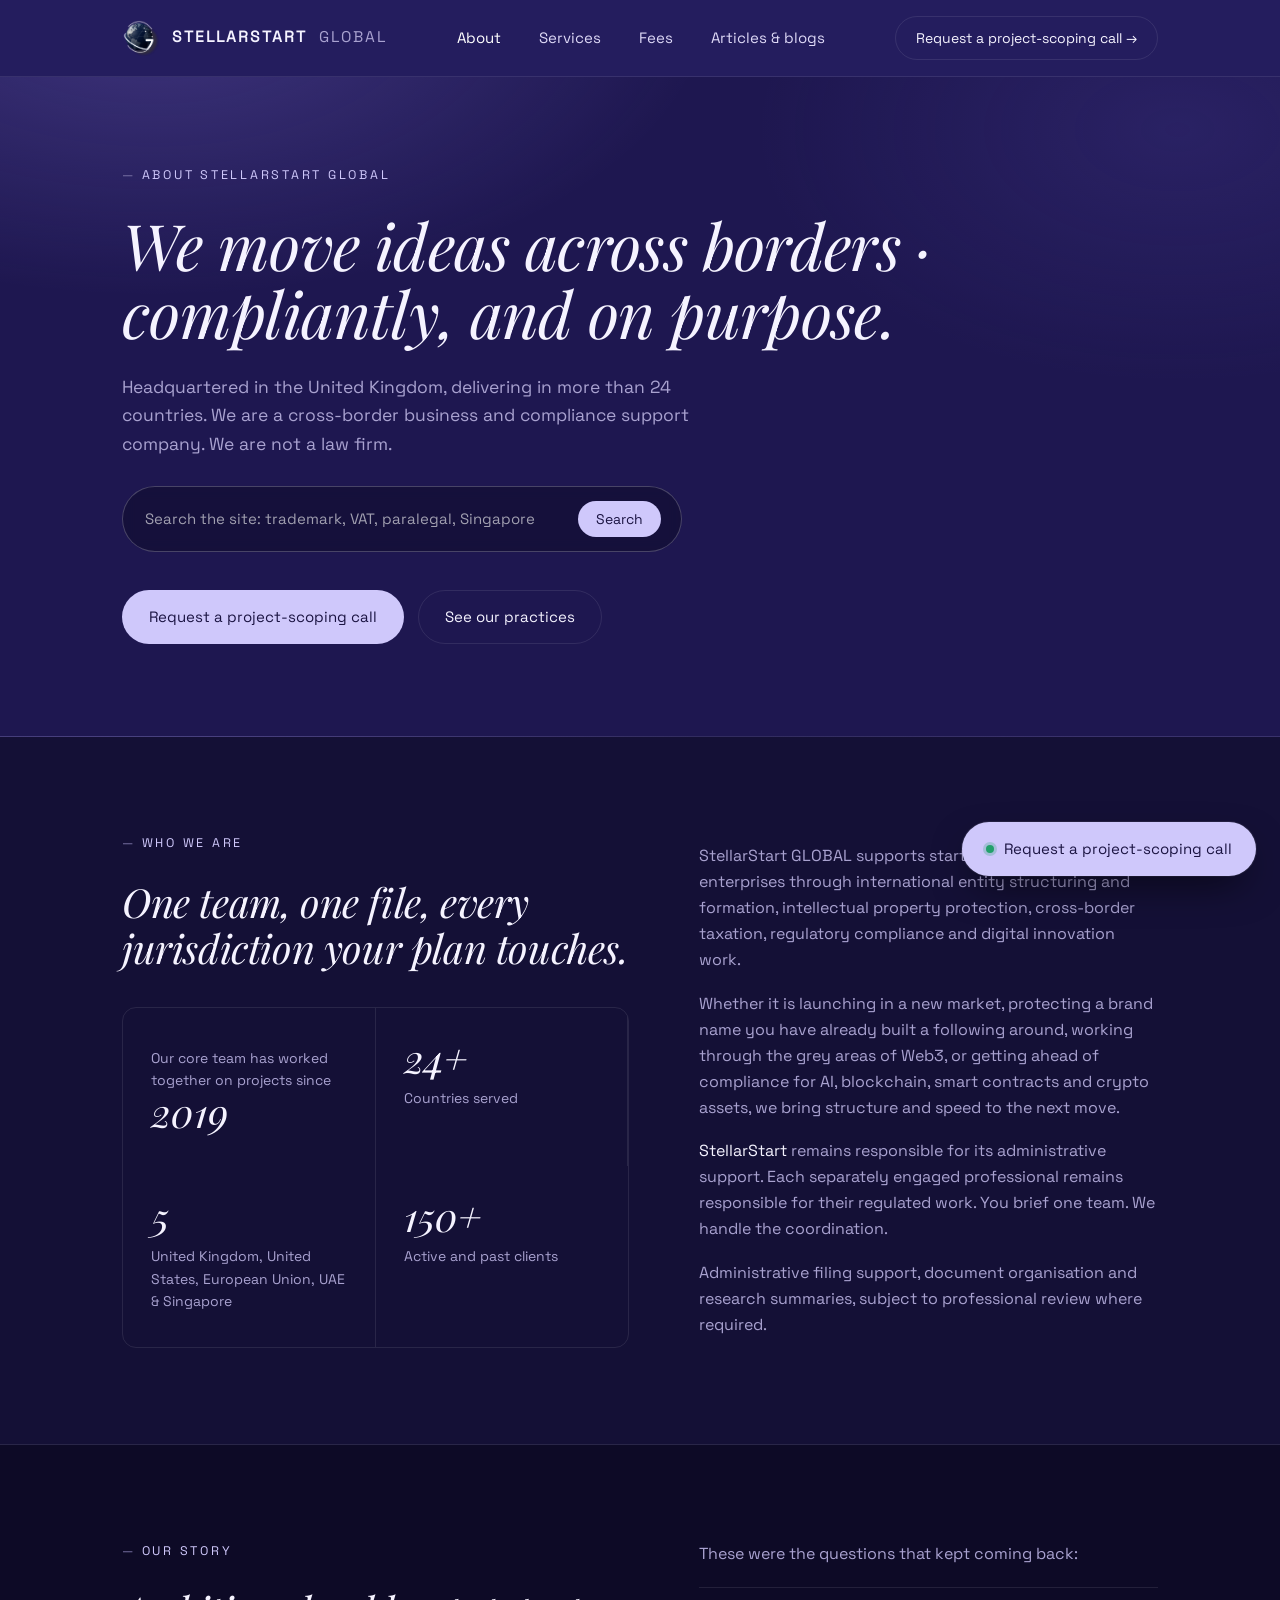
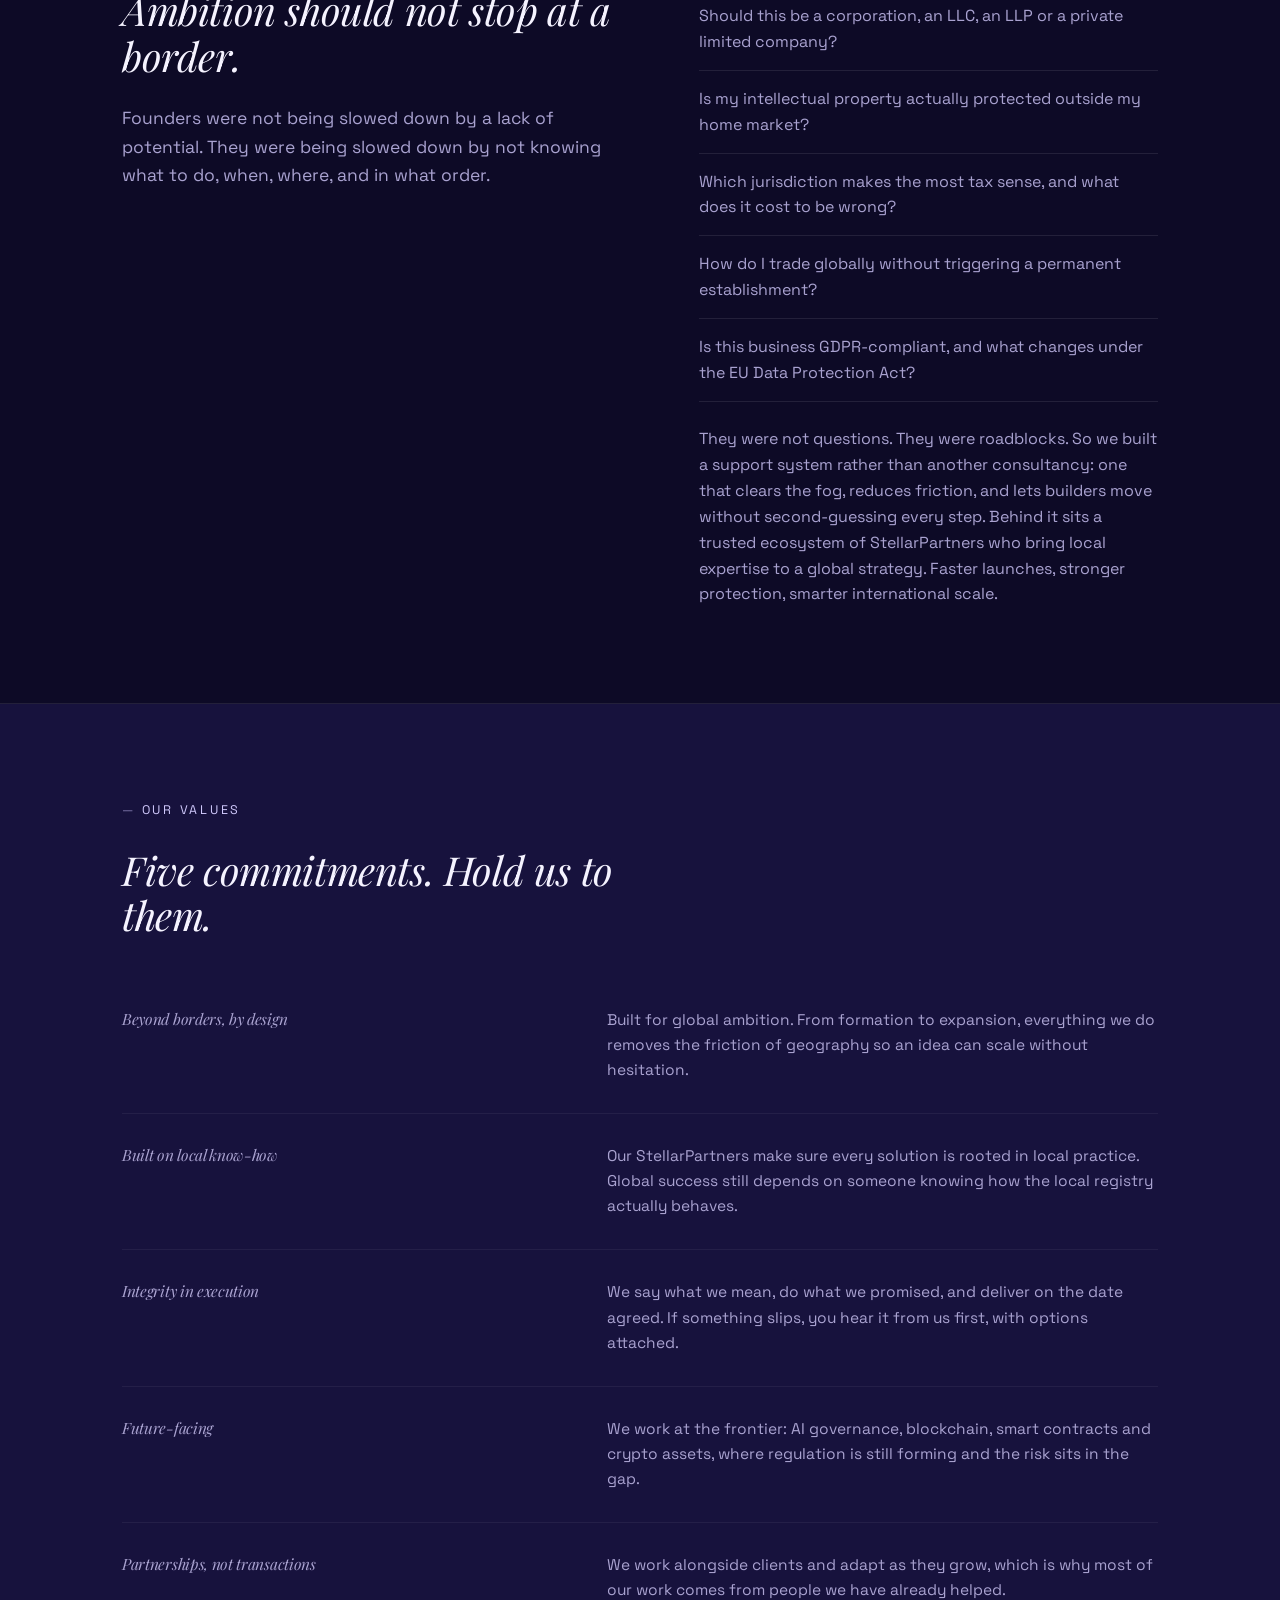
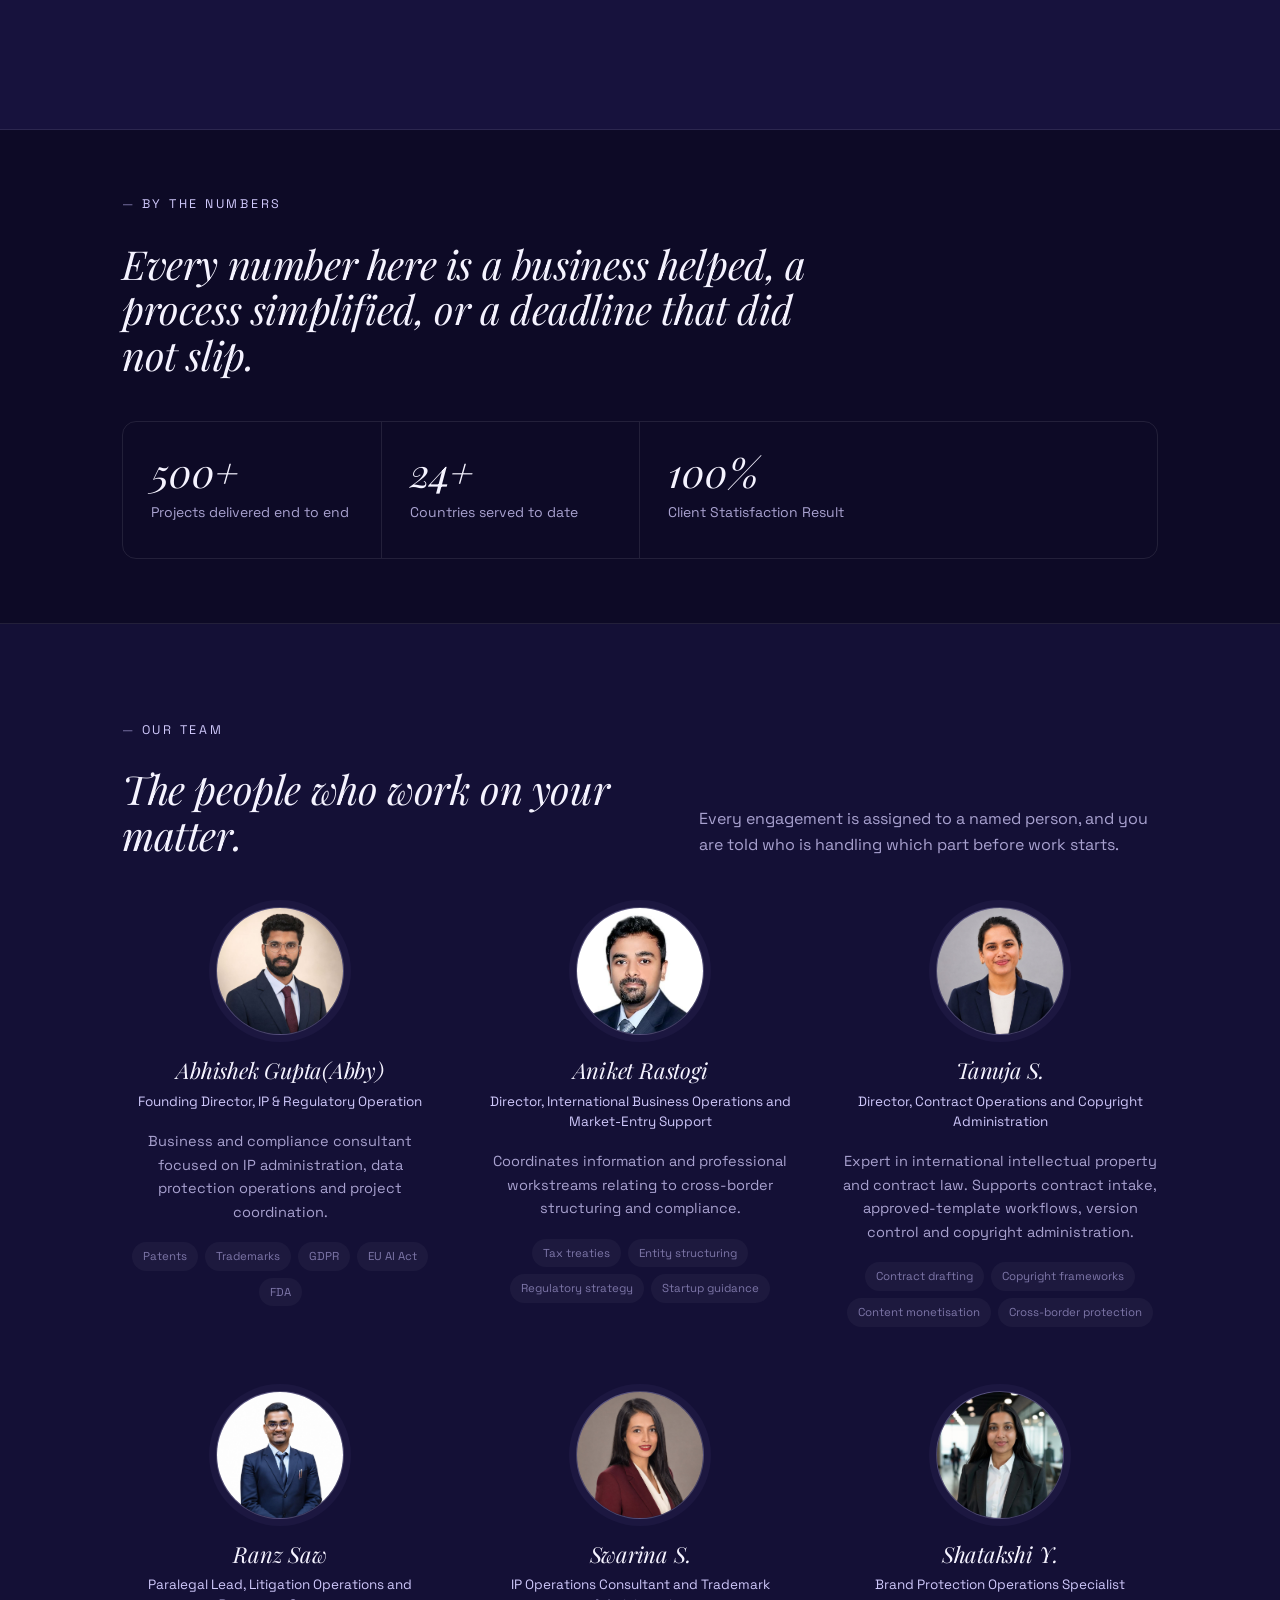
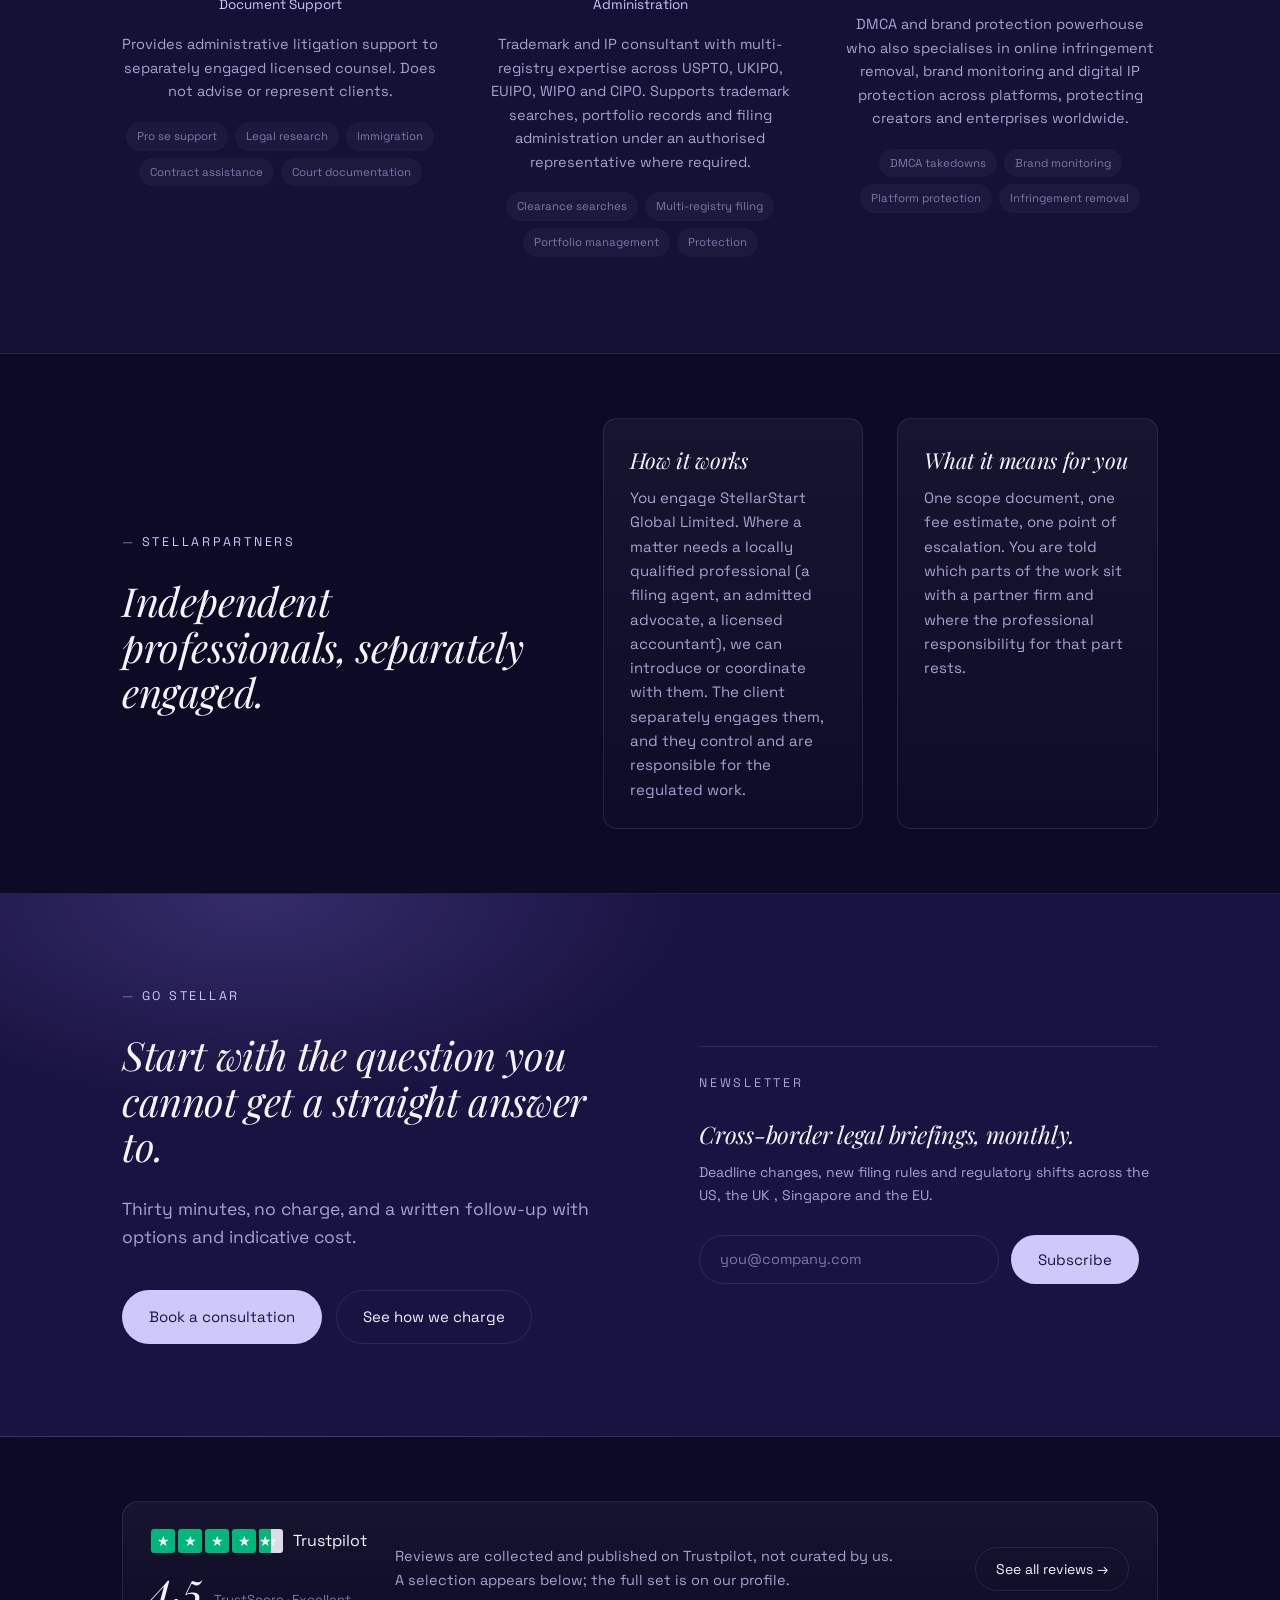
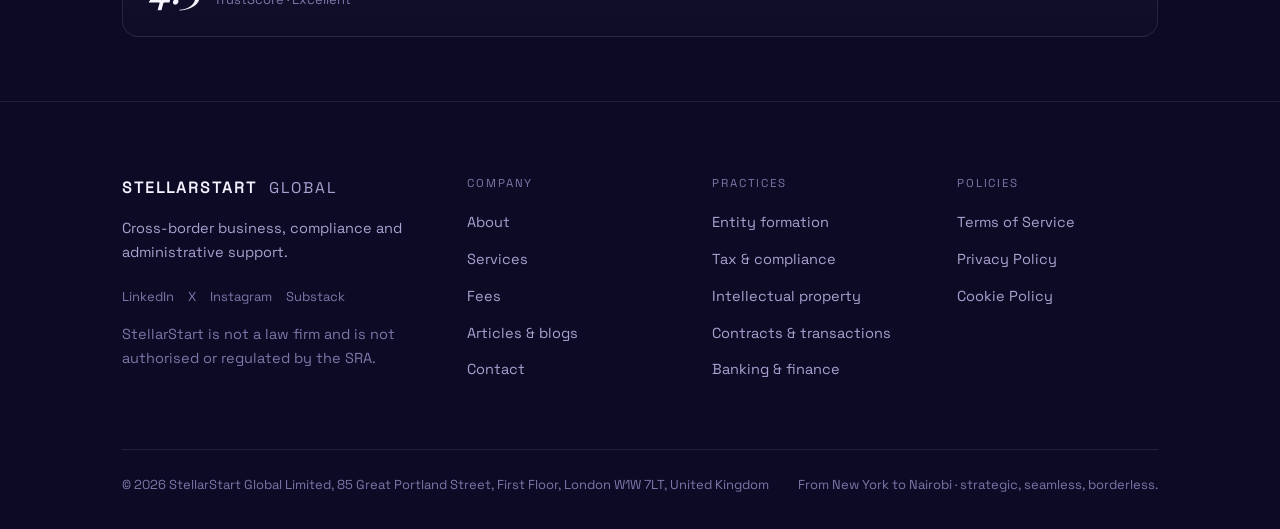
==== commit 76f2221a: "minor fixes for issues found" ====
--- a/about.html
+++ b/about.html
@@ -156,7 +156,7 @@
       <article class="crew__p" data-reveal>
           <!-- swap the span for <img src="team/xxx.jpg" alt="Abhishek Gupta"> when photos are ready -->
           <div class="crew__dp"><img src="images/team/abhishek.jpeg" alt="Abhishek Gupta"></div>
-          <h3 class="crew__name">Abhishek Gupta</h3>
+          <h3 class="crew__name">Abhishek Gupta(Abby)</h3>
           <p class="crew__role">Founding Director, IP &amp; Regulatory Operation</p>
           <!-- <p class="crew__where">Poole, United Kingdom</p> -->
           <p class="crew__bio">Business and compliance consultant focused on IP administration, data protection operations and project coordination.</p>
--- a/stellar.css
+++ b/stellar.css
@@ -156,6 +156,10 @@
   transition:border-color .18s ease;
 }
 .txtlink:hover{ border-color:var(--accent); }
+
+@media screen and (max-width:768px) {
+  header .btn--ghost{ display: none; }
+}
 
 /* ------------------------------------------------------------------ nav -- */
 .nav{
